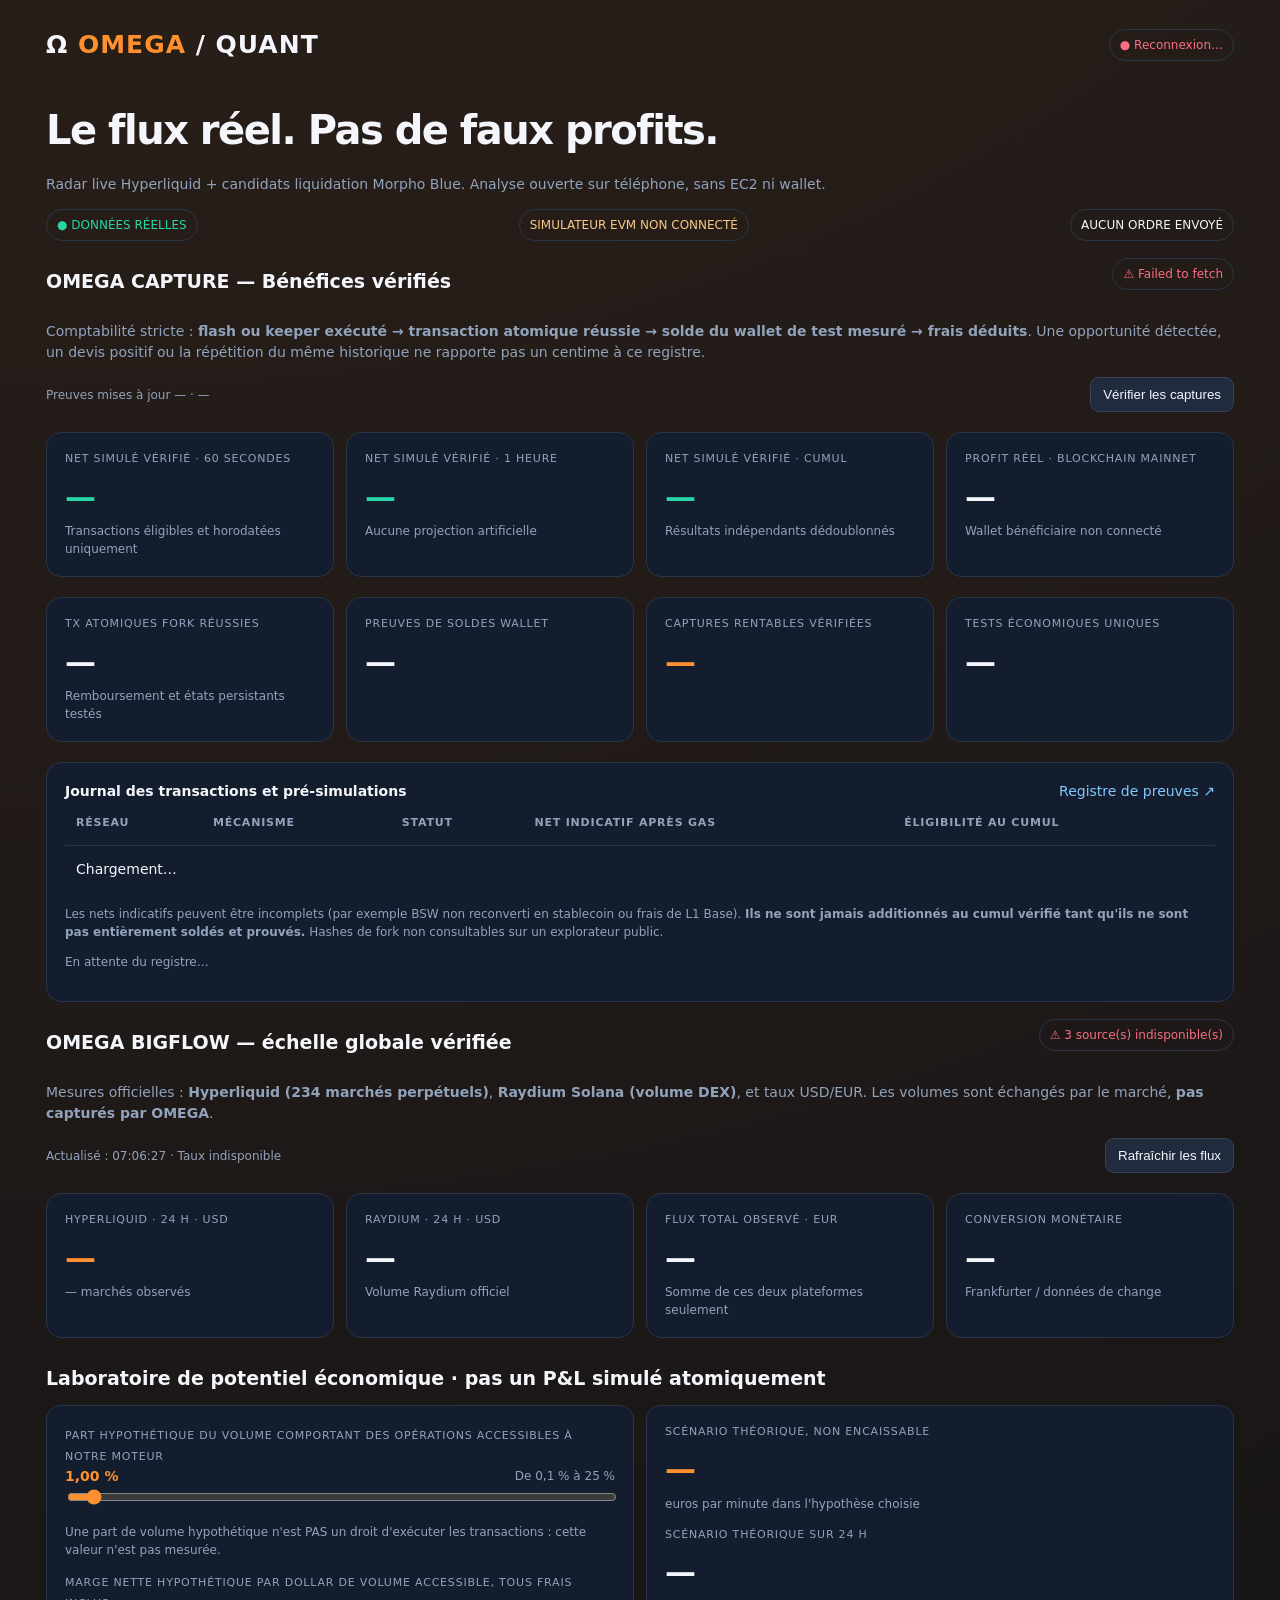
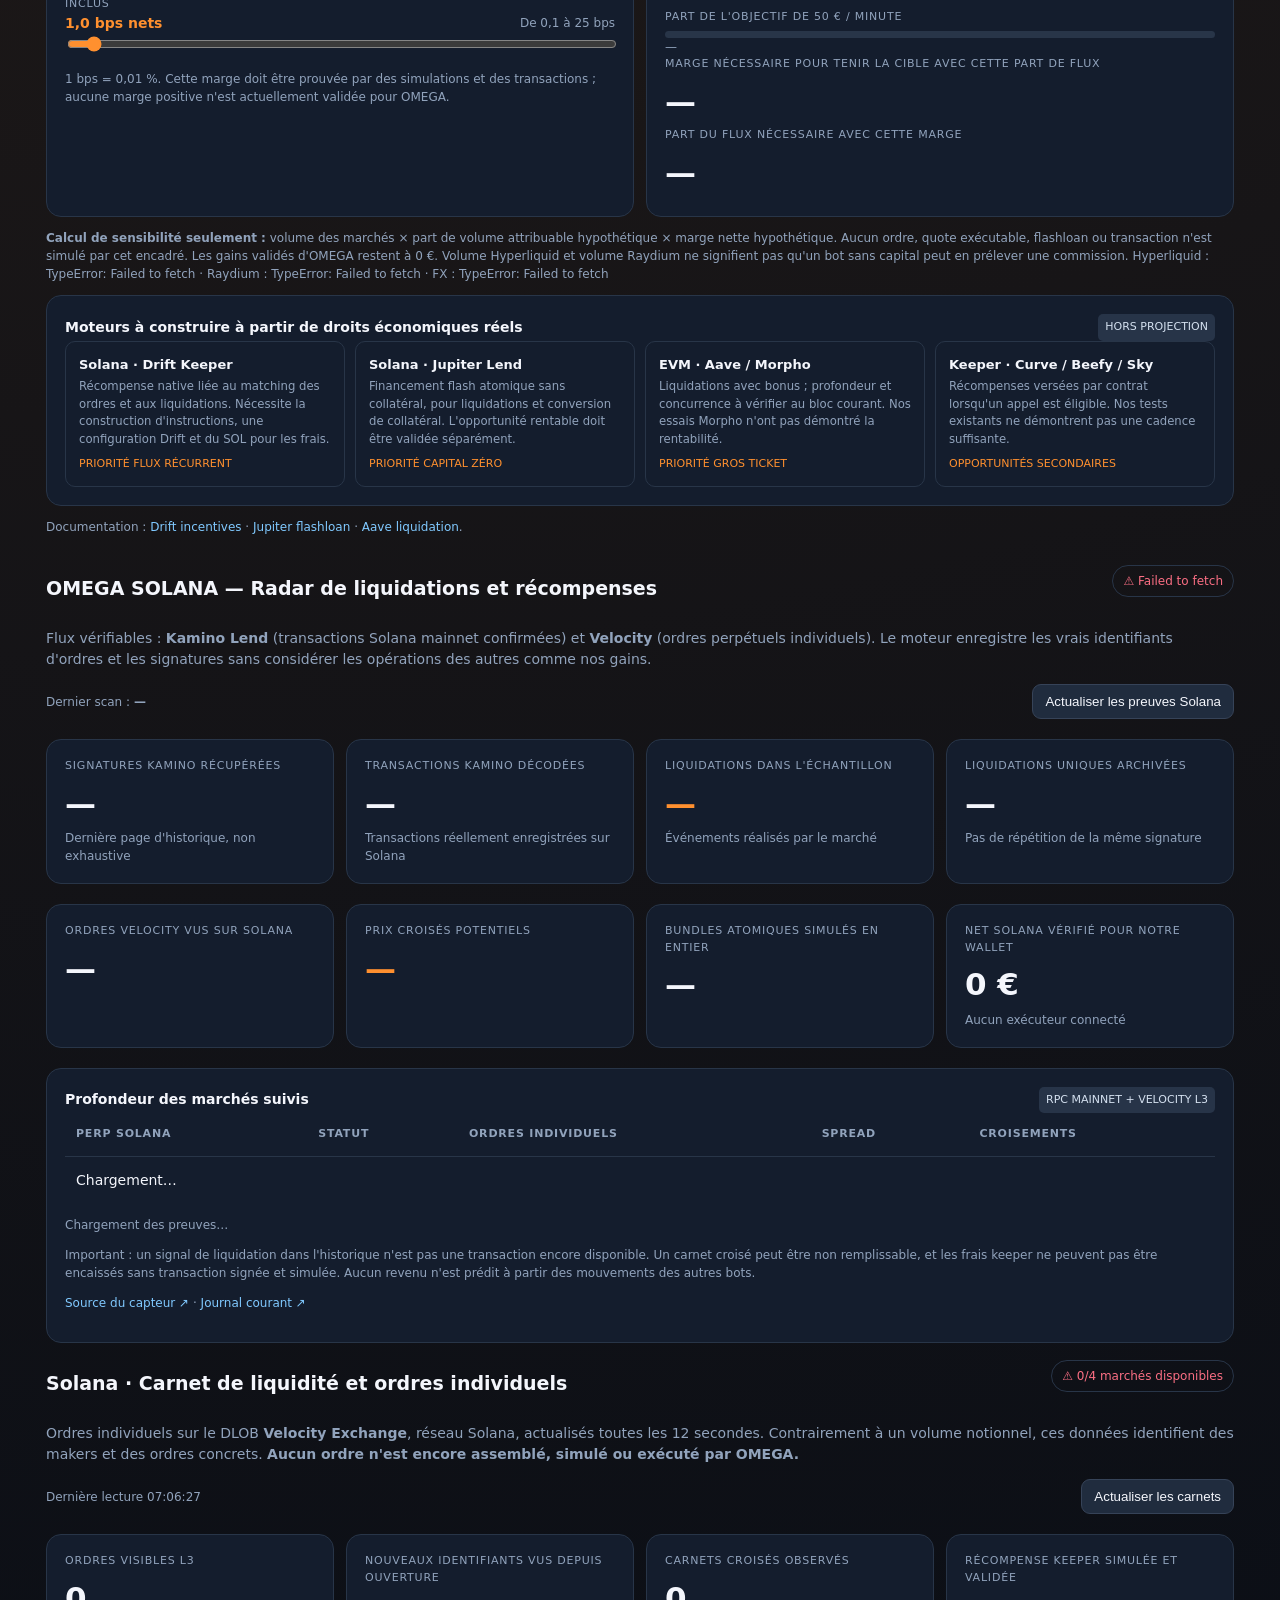
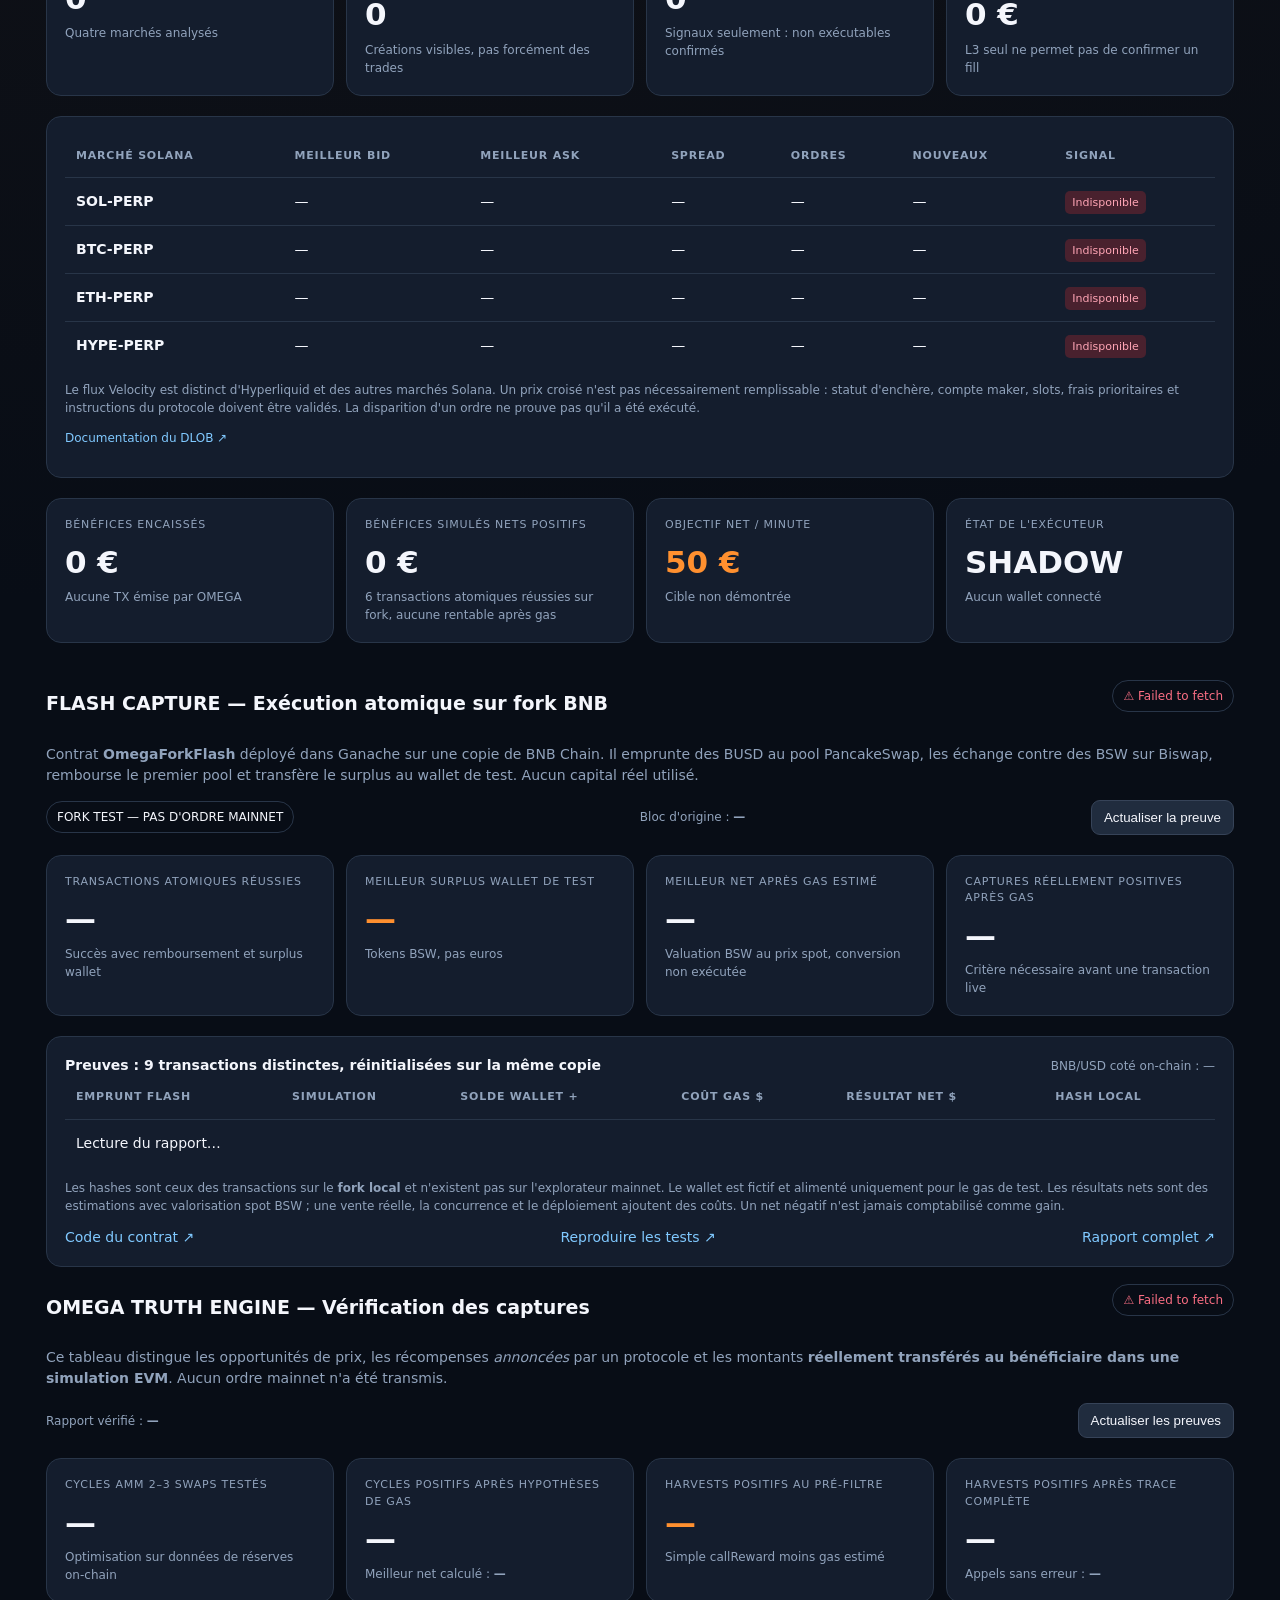
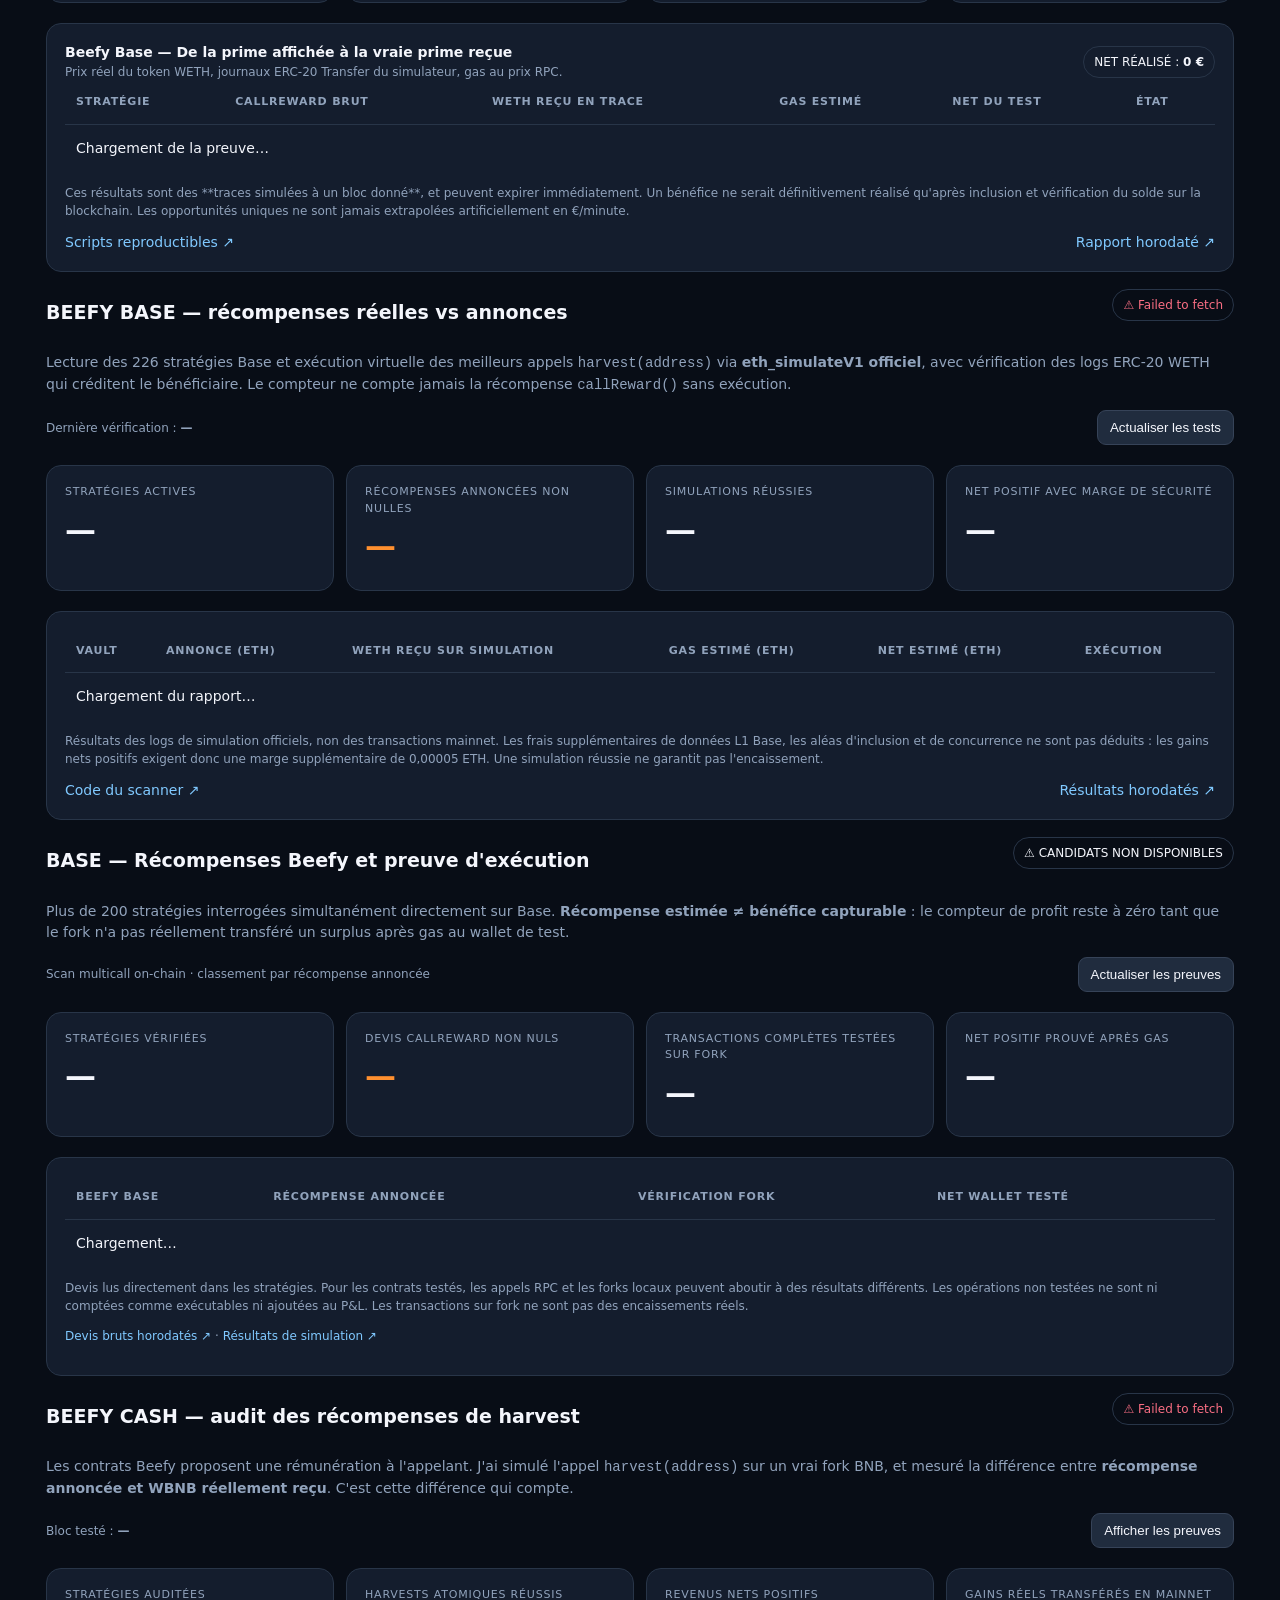
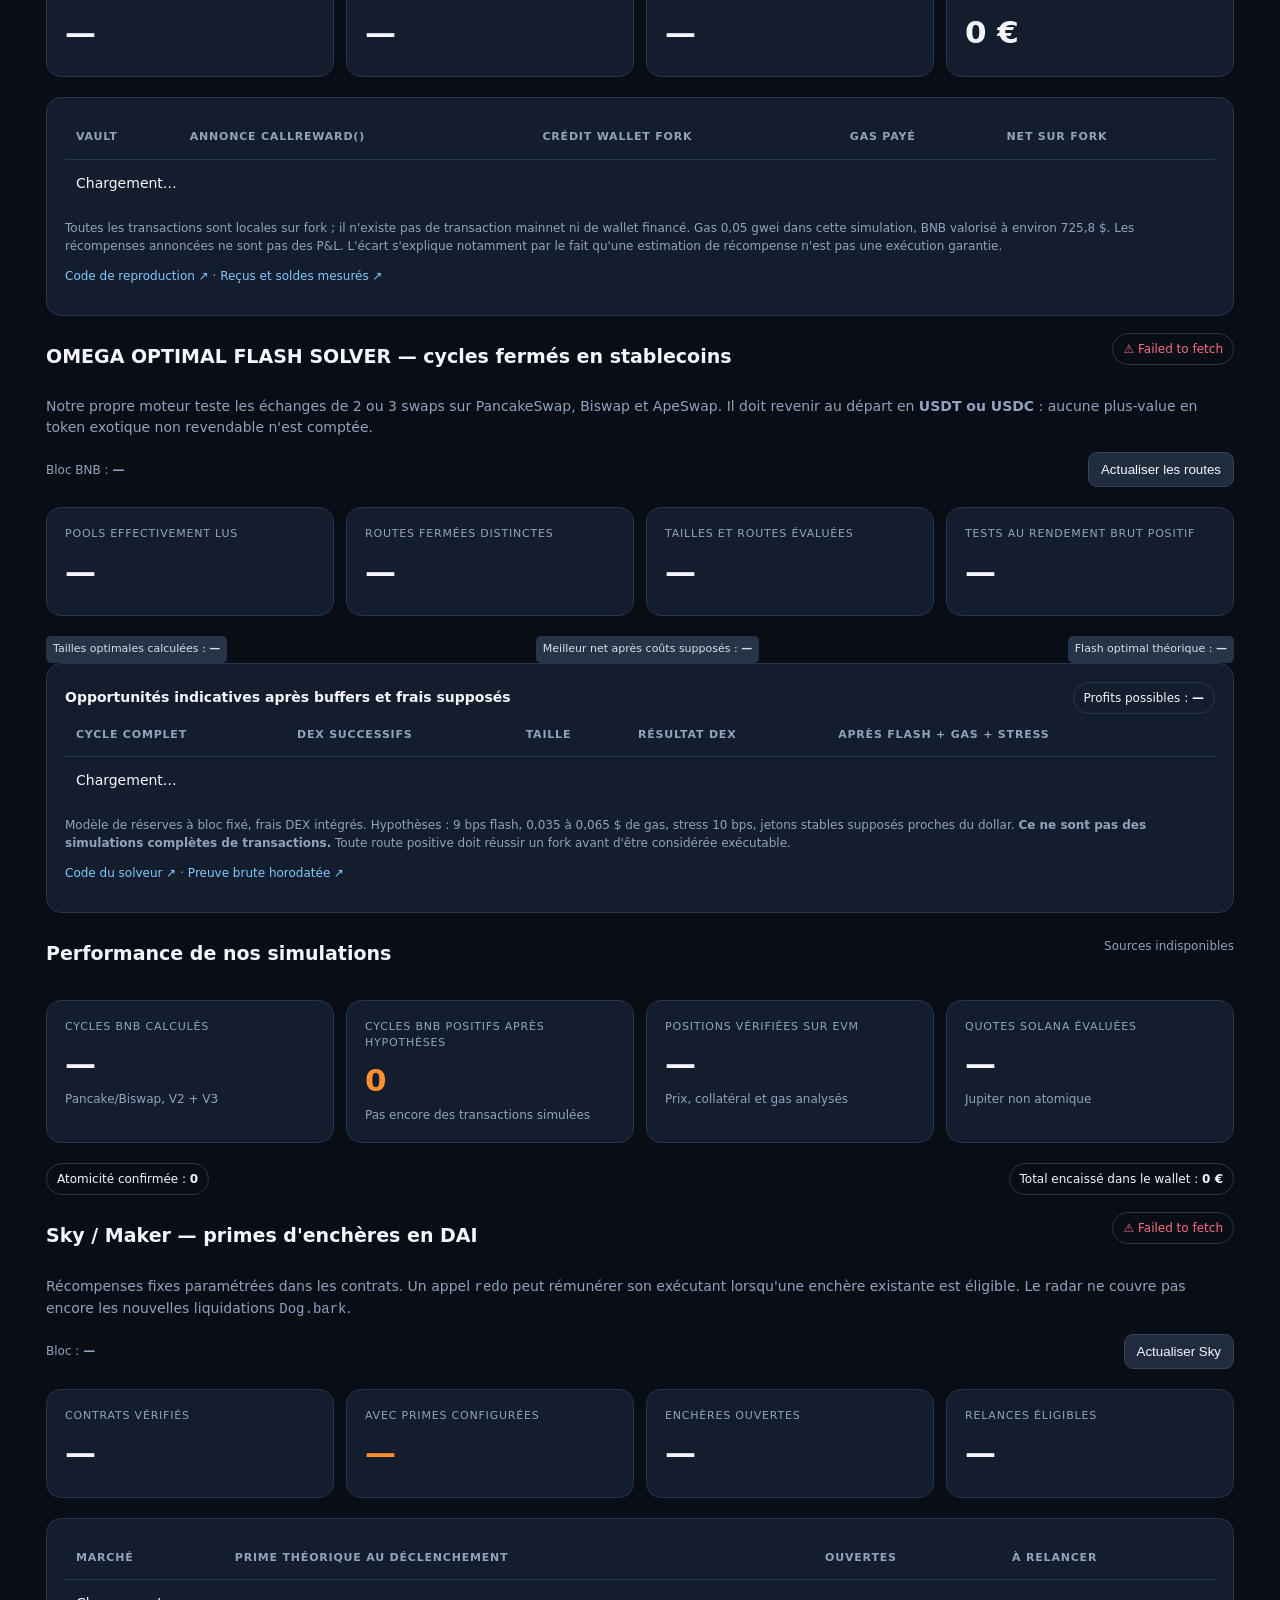
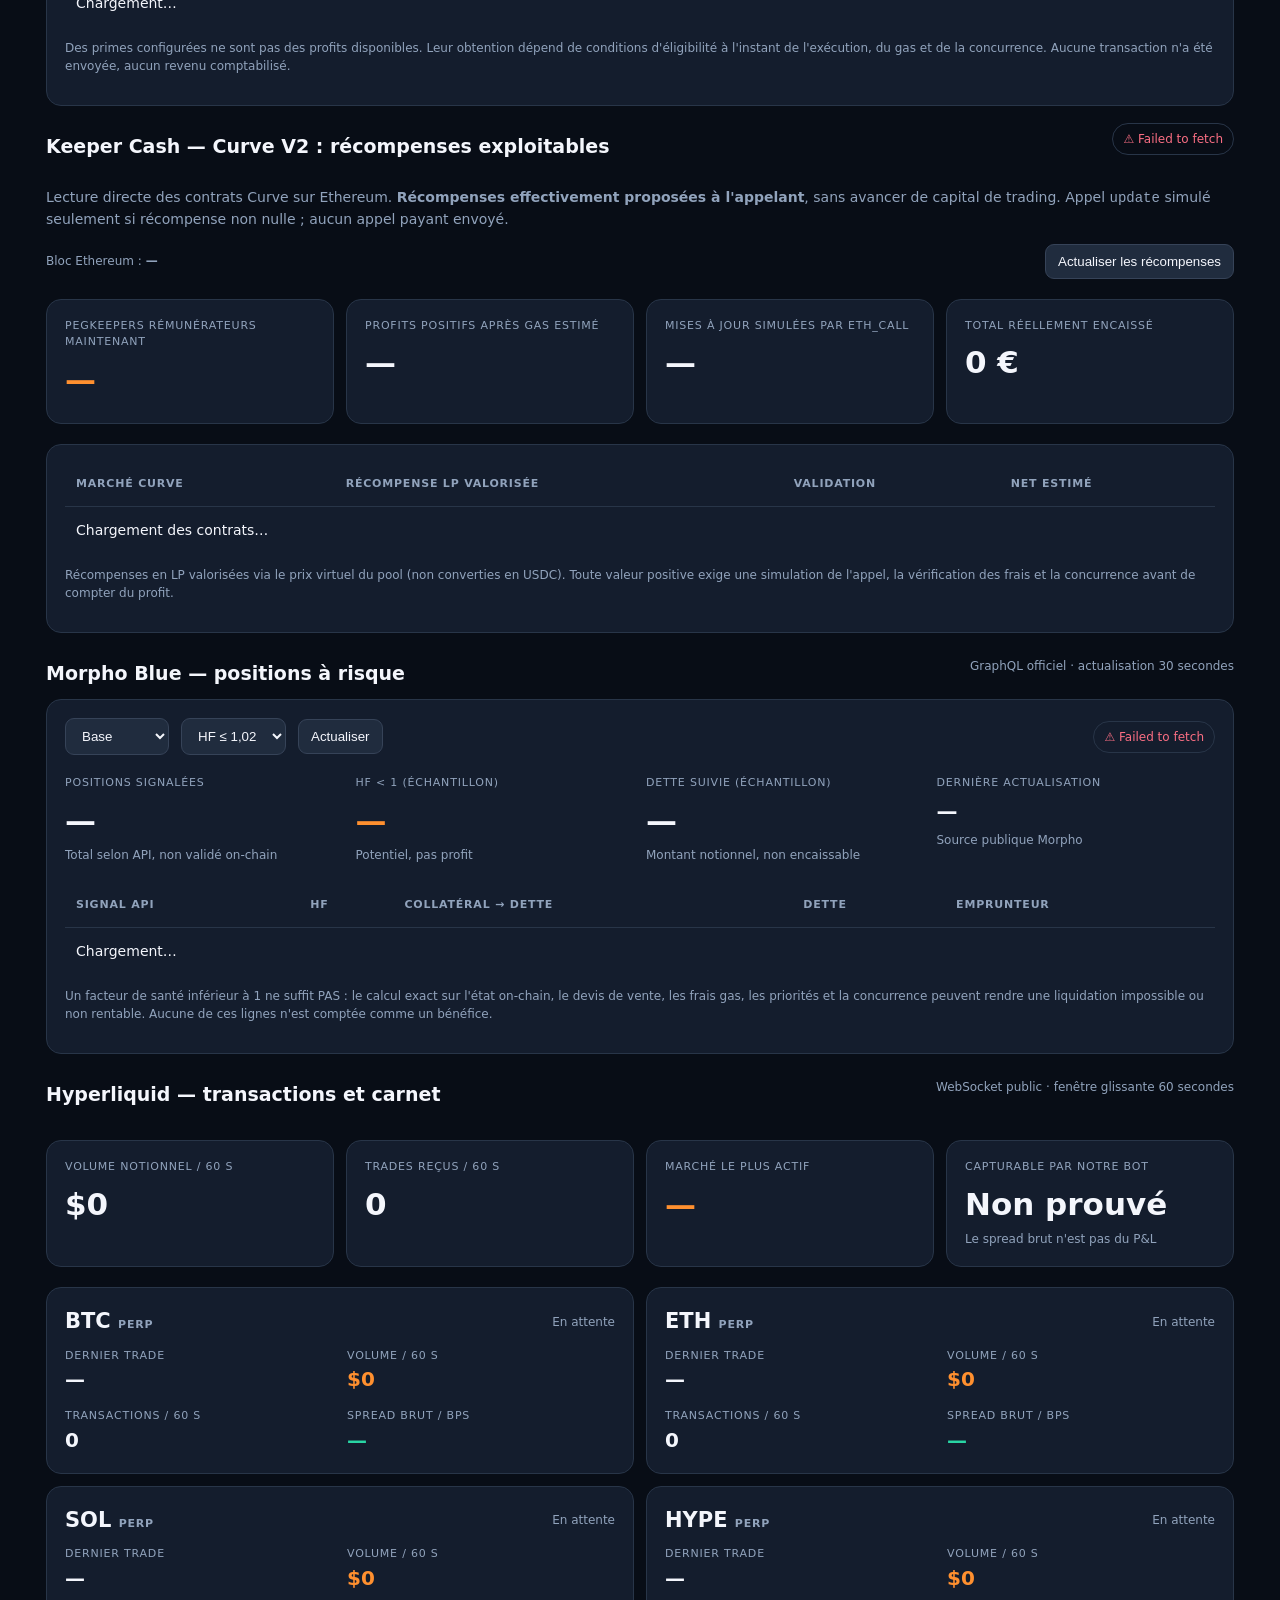
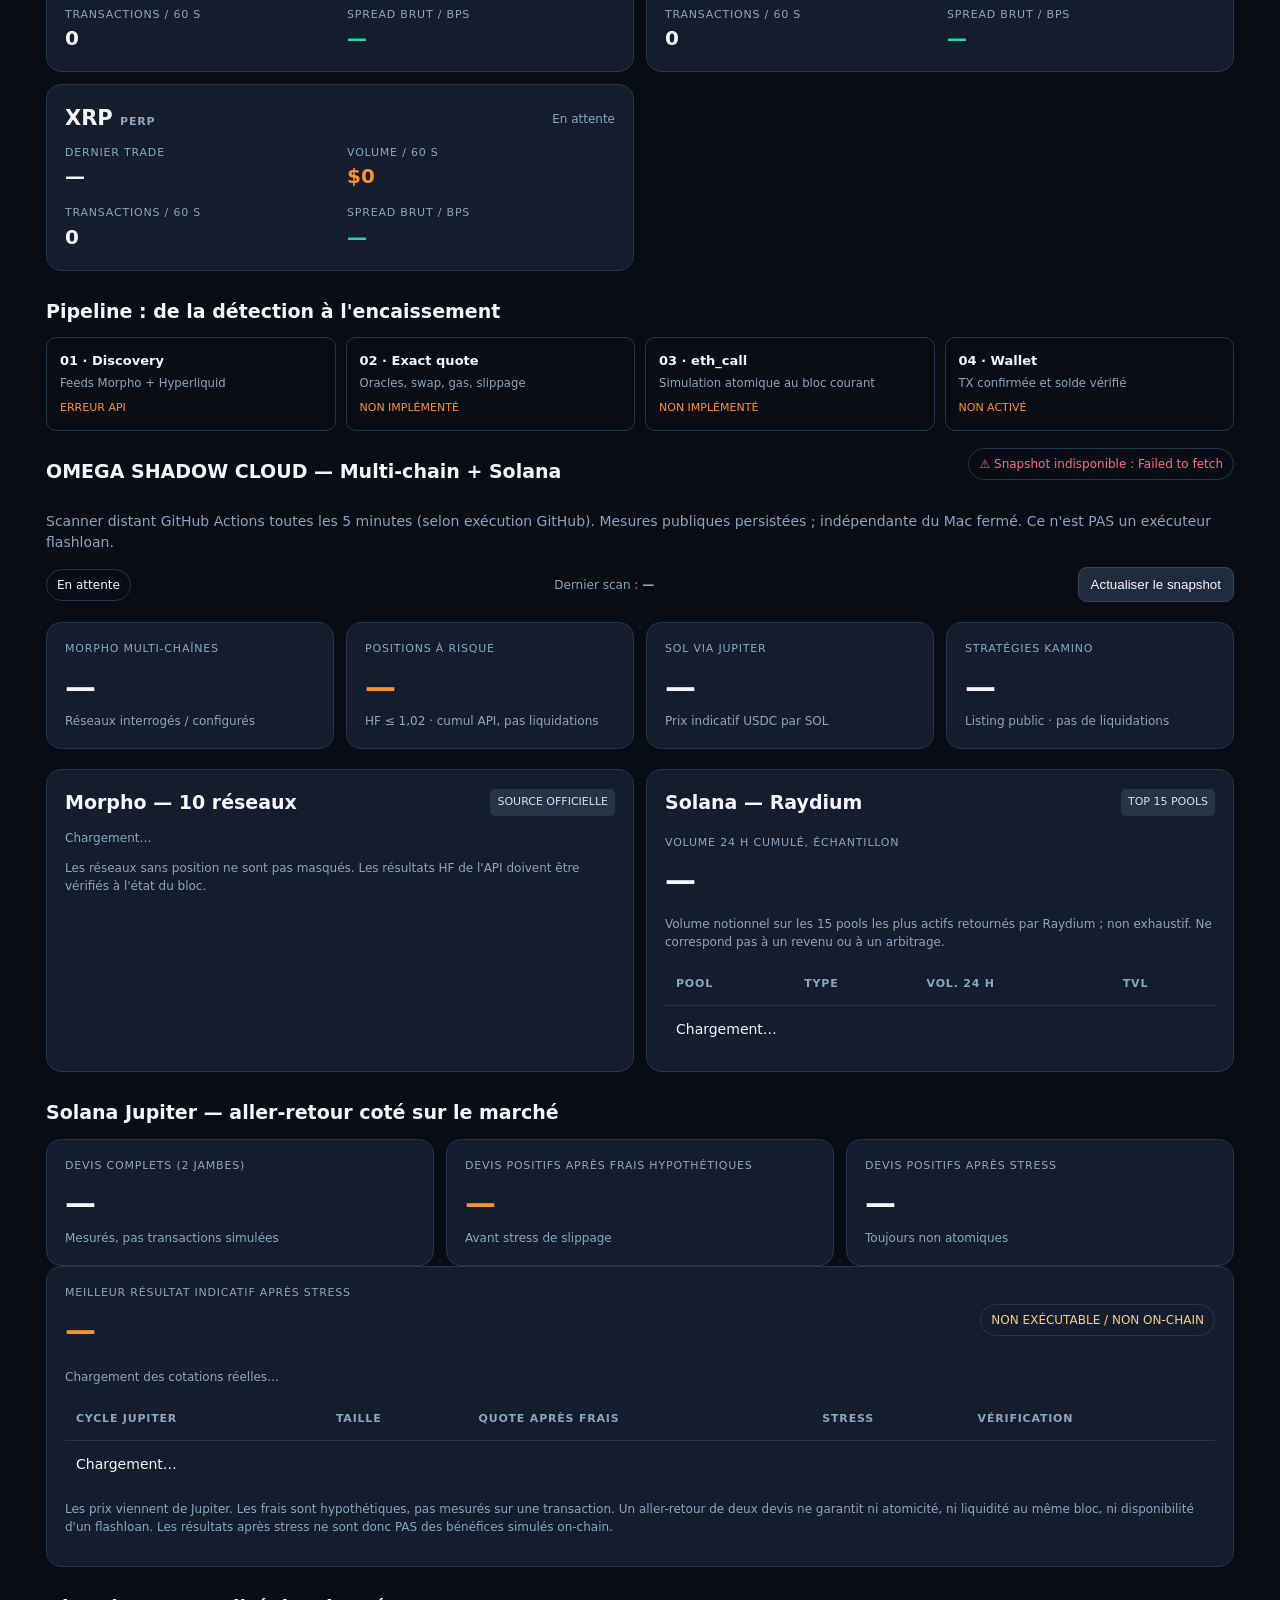
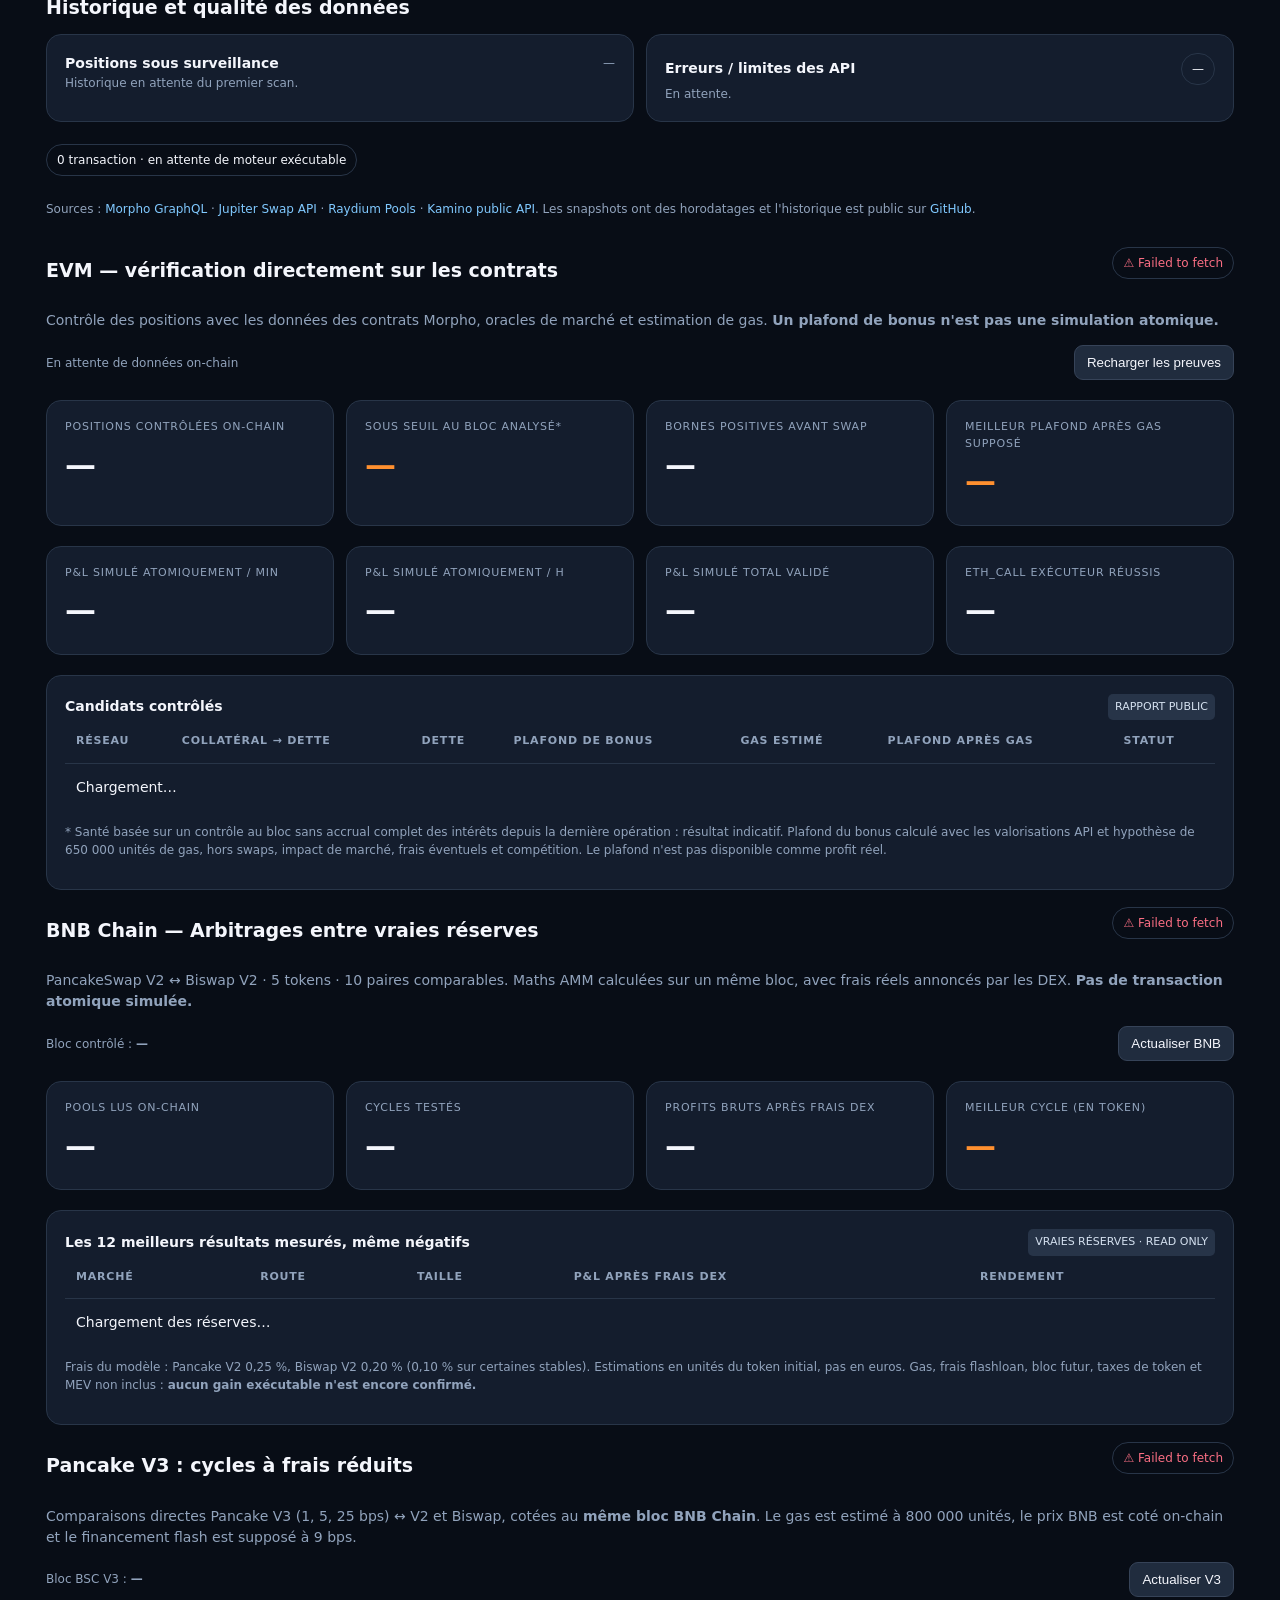
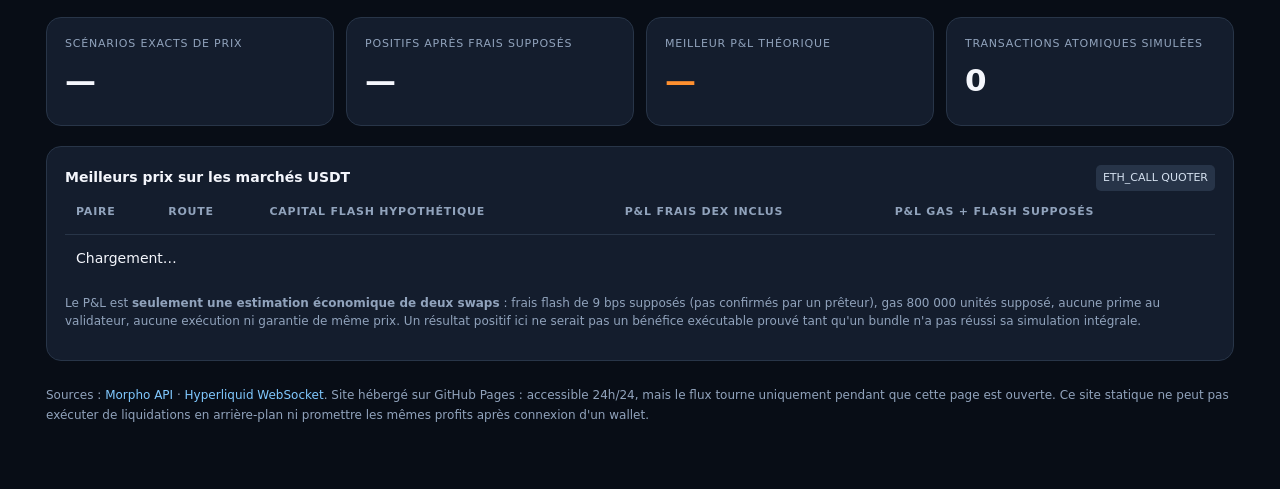
==== omega/index.html @ 4f35e02f "Show analytically optimized flash sizing and honest best negative net in BNB solver" ====
<!doctype html>
<html lang="fr"><head><meta charset="utf-8"><meta name="viewport" content="width=device-width,initial-scale=1">
<meta name="theme-color" content="#090d14"><meta name="description" content="OMEGA QUANT LIVE — Marchés en direct et radar liquidations Morpho; aucun profit simulé artificiellement.">
<title>OMEGA QUANT LIVE</title>
<style>
:root{color-scheme:dark;--bg:#080d16;--card:#141d2d;--line:#283548;--ink:#f4f6fc;--sub:#91a3bc;--orange:#ff902f;--green:#29d5a4;--red:#fa6e83}*{box-sizing:border-box}
body{margin:0;background:radial-gradient(circle at 10% -10%,#332419 0%,transparent 35%),var(--bg);color:var(--ink);font:14px/1.5 system-ui,-apple-system,sans-serif}main{max-width:1220px;margin:auto;padding:26px 16px 70px}
header,.head,.toolbar{display:flex;align-items:center;justify-content:space-between;gap:12px;flex-wrap:wrap}.logo{font-size:25px;font-weight:900;letter-spacing:1px}.logo b{color:var(--orange)}h1{font-size:clamp(27px,5vw,40px);letter-spacing:-1.5px;margin:36px 0 4px}h2{margin:26px 0 12px;font-size:19px}.sub,.caption{color:var(--sub)}.caption{font-size:12px}
.pill{border:1px solid var(--line);border-radius:40px;padding:6px 10px;font-size:12px}.ok{color:var(--green)}.warn{color:#f8c988}.red{color:var(--red)}.orange{color:var(--orange)}
.grid{display:grid;grid-template-columns:repeat(4,minmax(0,1fr));gap:12px;margin:20px 0}.card{background:var(--card);border:1px solid var(--line);border-radius:15px;padding:18px;min-width:0}.label{color:var(--sub);text-transform:uppercase;letter-spacing:.8px;font-size:11px}.big{font-size:clamp(20px,3vw,31px);font-weight:750;font-variant-numeric:tabular-nums;margin:5px 0 3px}.box{background:var(--card);border:1px solid var(--line);border-radius:15px;padding:18px;min-width:0}.twocol{display:grid;grid-template-columns:repeat(2,minmax(0,1fr));gap:12px}.quad{display:grid;grid-template-columns:repeat(4,minmax(0,1fr));gap:10px}
table{width:100%;border-collapse:collapse;text-align:left;white-space:nowrap}th{font-weight:600;text-transform:uppercase;letter-spacing:.8px;font-size:11px;color:var(--sub)}td,th{padding:13px 11px;border-bottom:1px solid var(--line)}tr:last-child td{border:0}.scroll{overflow-x:auto}.tag{font-size:11px;border-radius:5px;background:#273448;padding:5px 7px;color:#d4e0ef}.tag.bad{background:#49212e;color:#ffa5b5}
a{color:#80c9ff;text-decoration:none}button,select{background:#202c3e;color:var(--ink);border:1px solid #364358;border-radius:9px;padding:9px 12px;cursor:pointer}button:hover,select:hover{border-color:var(--orange)}
.marketgrid{display:grid;grid-template-columns:repeat(2,minmax(0,1fr));gap:12px}.coin{font-size:21px;font-weight:800}.mvals{display:grid;grid-template-columns:repeat(2,minmax(0,1fr));gap:14px;margin-top:10px}.val{font-size:20px;font-weight:750}
footer{font-size:12px;color:var(--sub);margin-top:24px;line-height:1.7}.stage{padding:13px;border:1px solid var(--line);border-radius:10px}.stage strong{display:block;font-size:13px}.stage small{display:block;color:var(--sub);margin-top:4px}.stage em{display:block;font-style:normal;color:var(--orange);font-size:11px;margin-top:8px}
@media(max-width:820px){.grid{grid-template-columns:repeat(2,minmax(0,1fr))}.quad{grid-template-columns:repeat(2,minmax(0,1fr))}.marketgrid{grid-template-columns:1fr}}@media(max-width:440px){main{padding:20px 11px}.card,.box{padding:13px}.grid{gap:8px}.big{font-size:23px}td,th{padding:11px 9px}}

.feedline{display:flex;justify-content:space-between;align-items:center;padding:10px 2px;gap:12px;border-bottom:1px solid var(--line)}.feedline:last-child{border:0}.feedstat{text-align:right;font-weight:800;font-size:17px}.feedstat small{display:block;color:var(--sub);font-size:11px;font-weight:400}.subgrid{display:grid;grid-template-columns:repeat(2,minmax(0,1fr));gap:12px}.smallgrid{display:grid;grid-template-columns:repeat(3,minmax(0,1fr));gap:12px}@media(max-width:660px){.smallgrid,.subgrid{grid-template-columns:1fr}}
</style></head>
<body><main>
<header><div class="logo">Ω <b>OMEGA</b> / QUANT</div><span class="pill" id="hlstatus">● Flux Hyperliquid en connexion</span></header>
<h1>Le flux réel. Pas de faux profits.</h1>
<p class="sub">Radar live Hyperliquid + candidats liquidation Morpho Blue. Analyse ouverte sur téléphone, sans EC2 ni wallet.</p>
<div class="toolbar"><span class="pill ok">● DONNÉES RÉELLES</span><span class="pill warn">SIMULATEUR EVM NON CONNECTÉ</span><span class="pill">AUCUN ORDRE ENVOYÉ</span></div>
<section id="captureTruth" style="scroll-margin-top:18px">
<div class="head"><h2>OMEGA CAPTURE — Bénéfices vérifiés</h2><span class="pill" id="captureStatus">Lecture des reçus…</span></div>
<p class="sub">Comptabilité stricte : <strong>flash ou keeper exécuté → transaction atomique réussie → solde du wallet de test mesuré → frais déduits</strong>. Une opportunité détectée, un devis positif ou la répétition du même historique ne rapporte pas un centime à ce registre.</p>
<div class="toolbar"><span class="caption">Preuves mises à jour <span id="captureTimestamp">—</span> · <span id="captureKnownRate">—</span></span><button id="captureRefresh">Vérifier les captures</button></div>
<div class="grid">
<div class="card"><div class="label">Net simulé vérifié · 60 secondes</div><div class="big ok" id="captureMinute">—</div><div class="caption">Transactions éligibles et horodatées uniquement</div></div>
<div class="card"><div class="label">Net simulé vérifié · 1 heure</div><div class="big ok" id="captureHour">—</div><div class="caption">Aucune projection artificielle</div></div>
<div class="card"><div class="label">Net simulé vérifié · cumul</div><div class="big ok" id="captureTotal">—</div><div class="caption">Résultats indépendants dédoublonnés</div></div>
<div class="card"><div class="label">Profit réel · blockchain mainnet</div><div class="big" id="captureRealized">—</div><div class="caption">Wallet bénéficiaire non connecté</div></div>
</div>
<div class="grid">
<div class="card"><div class="label">TX atomiques fork réussies</div><div class="big" id="captureReceipts">—</div><div class="caption">Remboursement et états persistants testés</div></div>
<div class="card"><div class="label">Preuves de soldes wallet</div><div class="big" id="captureDeltas">—</div></div>
<div class="card"><div class="label">Captures rentables vérifiées</div><div class="big orange" id="capturePositive">—</div></div>
<div class="card"><div class="label">Tests économiques uniques</div><div class="big" id="captureDedup">—</div></div>
</div>
<div class="box"><div class="head"><strong>Journal des transactions et pré-simulations</strong><a href="https://github.com/seyit571/towy-demo/blob/omega-data/omega/data/capture-ledger.json" target="_blank" rel="noopener noreferrer">Registre de preuves ↗</a></div>
<div class="scroll"><table><thead><tr><th>Réseau</th><th>Mécanisme</th><th>Statut</th><th>Net indicatif après gas</th><th>Éligibilité au cumul</th></tr></thead><tbody id="captureRows"><tr><td colspan="5">Chargement…</td></tr></tbody></table></div>
<p class="caption">Les nets indicatifs peuvent être incomplets (par exemple BSW non reconverti en stablecoin ou frais de L1 Base). <strong>Ils ne sont jamais additionnés au cumul vérifié tant qu'ils ne sont pas entièrement soldés et prouvés.</strong> Hashes de fork non consultables sur un explorateur public.</p>
<p class="caption" id="captureWarning">En attente du registre…</p></div>
</section>
<section id="megaFlowLab">
<div class="head"><h2>OMEGA BIGFLOW — échelle globale vérifiée</h2><span class="pill" id="bigflowStatus">Connexion API…</span></div>
<p class="sub">Mesures officielles : <strong>Hyperliquid (234 marchés perpétuels)</strong>, <strong>Raydium Solana (volume DEX)</strong>, et taux USD/EUR. Les volumes sont échangés par le marché, <strong>pas capturés par OMEGA</strong>.</p>
<div class="toolbar"><span class="caption">Actualisé : <span id="bigflowUpdated">—</span> · <span id="bigflowFxDate">—</span></span><button id="bigflowRefresh">Rafraîchir les flux</button></div>
<div class="grid">
<div class="card"><div class="label">Hyperliquid · 24 h · USD</div><div class="big orange" id="bigflowHyper">—</div><div class="caption"><span id="bigflowMarkets">—</span> marchés observés</div></div>
<div class="card"><div class="label">Raydium · 24 h · USD</div><div class="big" id="bigflowRay">—</div><div class="caption">Volume Raydium officiel</div></div>
<div class="card"><div class="label">Flux total observé · EUR</div><div class="big" id="bigflowCombined">—</div><div class="caption">Somme de ces deux plateformes seulement</div></div>
<div class="card"><div class="label">Conversion monétaire</div><div class="big" id="bigflowRate">—</div><div class="caption">Frankfurter / données de change</div></div>
</div>
<h2>Laboratoire de potentiel économique · pas un P&amp;L simulé atomiquement</h2>
<div class="subgrid">
<div class="box">
<label class="label" for="bigflowShareSlider">Part hypothétique du volume comportant des opérations accessibles à notre moteur</label>
<div class="head"><strong id="bigflowShare" class="orange">1,00 %</strong><span class="caption">De 0,1 % à 25 %</span></div>
<input aria-label="Part hypothétique accessible" id="bigflowShareSlider" type="range" min="0.1" max="25" step="0.1" value="1" style="width:100%;accent-color:var(--orange)">
<p class="caption">Une part de volume hypothétique n'est PAS un droit d'exécuter les transactions : cette valeur n'est pas mesurée.</p>
<label class="label" for="bigflowEdgeSlider">Marge nette hypothétique par dollar de volume accessible, tous frais inclus</label>
<div class="head"><strong id="bigflowEdge" class="orange">1,0 bps nets</strong><span class="caption">De 0,1 à 25 bps</span></div>
<input aria-label="Marge nette théorique en points de base" id="bigflowEdgeSlider" type="range" min="0.1" max="25" step="0.1" value="1" style="width:100%;accent-color:var(--orange)">
<p class="caption">1 bps = 0,01 %. Cette marge doit être prouvée par des simulations et des transactions ; aucune marge positive n'est actuellement validée pour OMEGA.</p>
</div>
<div class="box">
<div class="label">Scénario théorique, non encaissable</div>
<div class="big orange" id="bigflowScenarioMinute">—</div><div class="caption">euros par minute dans l'hypothèse choisie</div>
<div class="label" style="margin-top:14px">Scénario théorique sur 24 h</div><div class="big" id="bigflowScenarioDay">—</div>
<div class="label" style="margin-top:14px">Part de l'objectif de 50 € / minute</div><div style="height:7px;background:#283548;border-radius:6px;margin-top:6px;overflow:hidden"><div id="bigflowProgressLine" style="height:100%;width:0%;background:var(--orange)"></div></div>
<div class="caption" id="bigflowTargetProgress">—</div>
<div class="divider"></div>
<div class="label">Marge nécessaire pour tenir la cible avec cette part de flux</div><div class="big" id="bigflowRequiredEdge">—</div>
<div class="label">Part du flux nécessaire avec cette marge</div><div class="big" id="bigflowRequiredShare">—</div>
</div>
</div>
<p class="caption"><strong>Calcul de sensibilité seulement :</strong> volume des marchés × part de volume attribuable hypothétique × marge nette hypothétique. Aucun ordre, quote exécutable, flashloan ou transaction n'est simulé par cet encadré. Les gains validés d'OMEGA restent à 0 €. Volume Hyperliquid et volume Raydium ne signifient pas qu'un bot sans capital peut en prélever une commission. <span id="bigflowMissing"></span></p>
<div class="box">
<div class="head"><strong>Moteurs à construire à partir de droits économiques réels</strong><span class="tag">HORS PROJECTION</span></div>
<div class="quad">
<div class="stage"><strong>Solana · Drift Keeper</strong><small>Récompense native liée au matching des ordres et aux liquidations. Nécessite la construction d'instructions, une configuration Drift et du SOL pour les frais.</small><em>PRIORITÉ FLUX RÉCURRENT</em></div>
<div class="stage"><strong>Solana · Jupiter Lend</strong><small>Financement flash atomique sans collatéral, pour liquidations et conversion de collatéral. L'opportunité rentable doit être validée séparément.</small><em>PRIORITÉ CAPITAL ZÉRO</em></div>
<div class="stage"><strong>EVM · Aave / Morpho</strong><small>Liquidations avec bonus ; profondeur et concurrence à vérifier au bloc courant. Nos essais Morpho n'ont pas démontré la rentabilité.</small><em>PRIORITÉ GROS TICKET</em></div>
<div class="stage"><strong>Keeper · Curve / Beefy / Sky</strong><small>Récompenses versées par contrat lorsqu'un appel est éligible. Nos tests existants ne démontrent pas une cadence suffisante.</small><em>OPPORTUNITÉS SECONDAIRES</em></div>
</div>
</div>
<p class="caption">Documentation : <a href="https://docs.drift.trade/protocol/about-v3/keepers/keeper-incentives" target="_blank" rel="noopener noreferrer">Drift incentives</a> · <a href="https://developers.jup.ag/docs/lend/flashloan/index" target="_blank" rel="noopener noreferrer">Jupiter flashloan</a> · <a href="https://aave.com/docs/aave-v3/markets/advanced" target="_blank" rel="noopener noreferrer">Aave liquidation</a>.</p>
</section>
<section id="solanaKeeperTruth" style="scroll-margin-top:16px">
<div class="head"><h2>OMEGA SOLANA — Radar de liquidations et récompenses</h2><span class="pill" id="skeeperStatus">En attente…</span></div>
<p class="sub">Flux vérifiables : <strong>Kamino Lend</strong> (transactions Solana mainnet confirmées) et <strong>Velocity</strong> (ordres perpétuels individuels). Le moteur enregistre les vrais identifiants d'ordres et les signatures sans considérer les opérations des autres comme nos gains.</p>
<div class="toolbar"><span class="caption">Dernier scan : <strong id="skeeperTime">—</strong></span><button id="skeeperRefresh">Actualiser les preuves Solana</button></div>
<div class="grid">
<div class="card"><div class="label">Signatures Kamino récupérées</div><div class="big" id="skeeperSignatures">—</div><div class="caption">Dernière page d'historique, non exhaustive</div></div>
<div class="card"><div class="label">Transactions Kamino décodées</div><div class="big" id="skeeperDecoded">—</div><div class="caption">Transactions réellement enregistrées sur Solana</div></div>
<div class="card"><div class="label">Liquidations dans l'échantillon</div><div class="big orange" id="skeeperLiquidations">—</div><div class="caption">Événements réalisés par le marché</div></div>
<div class="card"><div class="label">Liquidations uniques archivées</div><div class="big" id="skeeperUnique">—</div><div class="caption">Pas de répétition de la même signature</div></div>
</div>
<div class="grid">
<div class="card"><div class="label">Ordres Velocity vus sur Solana</div><div class="big" id="skeeperOrders">—</div></div>
<div class="card"><div class="label">Prix croisés potentiels</div><div class="big orange" id="skeeperCrosses">—</div></div>
<div class="card"><div class="label">Bundles atomiques simulés en entier</div><div class="big" id="skeeperAtomic">—</div></div>
<div class="card"><div class="label">Net Solana vérifié pour notre wallet</div><div class="big">0 €</div><div class="caption">Aucun exécuteur connecté</div></div>
</div>
<div class="box">
<div class="head"><strong>Profondeur des marchés suivis</strong><span class="tag">RPC MAINNET + VELOCITY L3</span></div>
<div class="scroll"><table><thead><tr><th>Perp Solana</th><th>Statut</th><th>Ordres individuels</th><th>Spread</th><th>Croisements</th></tr></thead><tbody id="skeeperRows"><tr><td colspan="5">Chargement…</td></tr></tbody></table></div>
<div id="skeeperHistory"></div>
<p class="caption" id="skeeperErrors">Chargement des preuves…</p>
<p class="caption">Important : un signal de liquidation dans l'historique n'est pas une transaction encore disponible. Un carnet croisé peut être non remplissable, et les frais keeper ne peuvent pas être encaissés sans transaction signée et simulée. Aucun revenu n'est prédit à partir des mouvements des autres bots.</p>
<p class="caption"><a href="https://github.com/seyit571/towy-demo/blob/main/omega/solana-keepers.py" target="_blank" rel="noopener noreferrer">Source du capteur ↗</a> · <a href="https://github.com/seyit571/towy-demo/blob/omega-data/omega/data/solana-keepers.json" target="_blank" rel="noopener noreferrer">Journal courant ↗</a></p>
</div></section>
<section id="velocityLab">
<div class="head"><h2>Solana · Carnet de liquidité et ordres individuels</h2><span class="pill" id="velocityStatus">Connexion L3…</span></div>
<p class="sub">Ordres individuels sur le DLOB <strong>Velocity Exchange</strong>, réseau Solana, actualisés toutes les 12 secondes. Contrairement à un volume notionnel, ces données identifient des makers et des ordres concrets. <strong>Aucun ordre n'est encore assemblé, simulé ou exécuté par OMEGA.</strong></p>
<div class="toolbar"><span class="caption">Dernière lecture <span id="velocityTs">—</span></span><button id="velocityRefresh">Actualiser les carnets</button></div>
<div class="grid">
<div class="card"><div class="label">Ordres visibles L3</div><div class="big" id="velocityOrders">—</div><div class="caption">Quatre marchés analysés</div></div>
<div class="card"><div class="label">Nouveaux identifiants vus depuis ouverture</div><div class="big" id="velocityChanges">—</div><div class="caption">Créations visibles, pas forcément des trades</div></div>
<div class="card"><div class="label">Carnets croisés observés</div><div class="big" id="velocityCrosses">—</div><div class="caption">Signaux seulement : non exécutables confirmés</div></div>
<div class="card"><div class="label">Récompense keeper simulée et validée</div><div class="big">0 €</div><div class="caption">L3 seul ne permet pas de confirmer un fill</div></div>
</div>
<div class="box"><div class="scroll"><table><thead><tr><th>Marché Solana</th><th>Meilleur bid</th><th>Meilleur ask</th><th>Spread</th><th>Ordres</th><th>Nouveaux</th><th>Signal</th></tr></thead><tbody id="velocityRows"><tr><td colspan="7">Connexion…</td></tr></tbody></table></div>
<p class="caption">Le flux Velocity est distinct d'Hyperliquid et des autres marchés Solana. Un prix croisé n'est pas nécessairement remplissable : statut d'enchère, compte maker, slots, frais prioritaires et instructions du protocole doivent être validés. La disparition d'un ordre ne prouve pas qu'il a été exécuté.</p>
<p class="caption"><a href="https://docs.velocity.exchange/developers/ecosystem-builders/orderbook-and-ws" target="_blank" rel="noopener noreferrer">Documentation du DLOB ↗</a></p>
</div></section>
<div class="grid">
<div class="card"><div class="label">Bénéfices encaissés</div><div class="big">0 €</div><div class="caption">Aucune TX émise par OMEGA</div></div>
<div class="card"><div class="label">Bénéfices simulés nets positifs</div><div class="big">0 €</div><div class="caption">6 transactions atomiques réussies sur fork, aucune rentable après gas</div></div>
<div class="card"><div class="label">Objectif net / minute</div><div class="big orange">50 €</div><div class="caption">Cible non démontrée</div></div>
<div class="card"><div class="label">État de l'exécuteur</div><div class="big">SHADOW</div><div class="caption">Aucun wallet connecté</div></div>
</div>


<section id="forkLab" style="scroll-margin-top:20px">
 <div class="head"><h2>FLASH CAPTURE — Exécution atomique sur fork BNB</h2><span id="forkStatus" class="pill">Chargement du rapport…</span></div>
 <p class="sub">Contrat <strong>OmegaForkFlash</strong> déployé dans Ganache sur une copie de BNB Chain. Il emprunte des BUSD au pool PancakeSwap, les échange contre des BSW sur Biswap, rembourse le premier pool et transfère le surplus au wallet de test. Aucun capital réel utilisé.</p>
 <div class="toolbar"><span class="pill" id="forkTestWallet">FORK TEST — PAS D'ORDRE MAINNET</span><span class="caption">Bloc d'origine : <strong id="forkSourceBlock">—</strong></span><button id="forkRefresh">Actualiser la preuve</button></div>
 <div class="grid">
   <div class="card"><div class="label">Transactions atomiques réussies</div><div id="forkSuccessful" class="big">—</div><div class="caption">Succès avec remboursement et surplus wallet</div></div>
   <div class="card"><div class="label">Meilleur surplus wallet de test</div><div id="forkGross" class="big orange">—</div><div class="caption">Tokens BSW, pas euros</div></div>
   <div class="card"><div class="label">Meilleur net après gas estimé</div><div id="forkNet" class="big">—</div><div class="caption">Valuation BSW au prix spot, conversion non exécutée</div></div>
   <div class="card"><div class="label">Captures réellement positives après gas</div><div id="forkNetPositive" class="big">—</div><div class="caption">Critère nécessaire avant une transaction live</div></div>
 </div>
 <div class="box">
   <div class="head"><strong>Preuves : 9 transactions distinctes, réinitialisées sur la même copie</strong><span class="caption">BNB/USD coté on-chain : <span id="forkPriceBNB">—</span></span></div>
   <div class="scroll"><table><thead><tr><th>Emprunt flash</th><th>Simulation</th><th>Solde wallet +</th><th>Coût gas $</th><th>Résultat net $</th><th>Hash local</th></tr></thead><tbody id="forkRows"><tr><td colspan="6">Lecture du rapport…</td></tr></tbody></table></div>
   <p class="caption">Les hashes sont ceux des transactions sur le <strong>fork local</strong> et n'existent pas sur l'explorateur mainnet. Le wallet est fictif et alimenté uniquement pour le gas de test. Les résultats nets sont des estimations avec valorisation spot BSW ; une vente réelle, la concurrence et le déploiement ajoutent des coûts. Un net négatif n'est jamais comptabilisé comme gain.</p>
   <div class="toolbar">
    <a href="https://github.com/seyit571/towy-demo/blob/main/omega/lab/OmegaForkFlash.sol" target="_blank" rel="noopener noreferrer">Code du contrat ↗</a>
    <a href="https://github.com/seyit571/towy-demo/blob/main/omega/lab/flash-sim.cjs" target="_blank" rel="noopener noreferrer">Reproduire les tests ↗</a>
    <a href="https://github.com/seyit571/towy-demo/blob/omega-data/omega/data/atomic-fork.json" target="_blank" rel="noopener noreferrer">Rapport complet ↗</a>
   </div>
 </div>
</section>

<section id="truthLab" style="scroll-margin-top:18px">
<div class="head"><h2>OMEGA TRUTH ENGINE — Vérification des captures</h2><span class="pill" id="truthStatus">Connexion au rapport…</span></div>
<p class="sub">Ce tableau distingue les opportunités de prix, les récompenses <em>annoncées</em> par un protocole et les montants <strong>réellement transférés au bénéficiaire dans une simulation EVM</strong>. Aucun ordre mainnet n'a été transmis.</p>
<div class="toolbar"><span class="caption">Rapport vérifié : <strong id="truthTimestamp">—</strong></span><button id="truthReload">Actualiser les preuves</button></div>
<div class="grid">
<div class="card"><div class="label">Cycles AMM 2–3 swaps testés</div><div id="truthRoutes" class="big">—</div><div class="caption">Optimisation sur données de réserves on-chain</div></div>
<div class="card"><div class="label">Cycles positifs après hypothèses de gas</div><div id="truthPositive" class="big">—</div><div class="caption">Meilleur net calculé : <strong id="truthBestTri">—</strong></div></div>
<div class="card"><div class="label">Harvests positifs au pré-filtre</div><div id="truthRewardPreflight" class="big orange">—</div><div class="caption">Simple callReward moins gas estimé</div></div>
<div class="card"><div class="label">Harvests positifs après trace complète</div><div id="truthTracePositive" class="big">—</div><div class="caption">Appels sans erreur : <strong id="truthTraced">—</strong></div></div>
</div>
<div class="box">
<div class="head"><div><strong>Beefy Base — De la prime affichée à la vraie prime reçue</strong><div class="caption">Prix réel du token WETH, journaux ERC-20 Transfer du simulateur, gas au prix RPC.</div></div><span class="pill">NET RÉALISÉ : <strong id="truthConfirmedProfit">0 €</strong></span></div>
<div class="scroll"><table><thead><tr><th>Stratégie</th><th>callReward brut</th><th>WETH reçu en trace</th><th>Gas estimé</th><th>Net du test</th><th>État</th></tr></thead><tbody id="truthRows"><tr><td colspan="6">Chargement de la preuve…</td></tr></tbody></table></div>
<p class="caption">Ces résultats sont des **traces simulées à un bloc donné**, et peuvent expirer immédiatement. Un bénéfice ne serait définitivement réalisé qu'après inclusion et vérification du solde sur la blockchain. Les opportunités uniques ne sont jamais extrapolées artificiellement en €/minute.</p>
<div class="toolbar"><a href="https://github.com/seyit571/towy-demo/tree/main/omega/research" target="_blank" rel="noopener noreferrer">Scripts reproductibles ↗</a><a href="https://github.com/seyit571/towy-demo/blob/omega-data/omega/data/truth-v3.json" target="_blank" rel="noopener noreferrer">Rapport horodaté ↗</a></div>
</div>
</section>
<section id="baseBeefy">
<div class="head"><h2>BEEFY BASE — récompenses réelles vs annonces</h2><span class="pill" id="baseBeefyStatus">Attente du scan…</span></div>
<p class="sub">Lecture des 226 stratégies Base et exécution virtuelle des meilleurs appels <code>harvest(address)</code> via <strong>eth_simulateV1 officiel</strong>, avec vérification des logs ERC-20 WETH qui créditent le bénéficiaire. Le compteur ne compte jamais la récompense <code>callReward()</code> sans exécution.</p>
<div class="toolbar"><span class="caption">Dernière vérification : <strong id="baseBeefyUpdated">—</strong></span><button id="baseBeefyReload">Actualiser les tests</button></div>
<div class="grid">
<div class="card"><div class="label">Stratégies actives</div><div id="baseBeefyActive" class="big">—</div></div>
<div class="card"><div class="label">Récompenses annoncées non nulles</div><div id="baseBeefyQuotes" class="big orange">—</div></div>
<div class="card"><div class="label">Simulations réussies</div><div id="baseBeefyPassed" class="big">—</div></div>
<div class="card"><div class="label">Net positif avec marge de sécurité</div><div id="baseBeefyPositive" class="big">—</div></div>
</div>
<div class="box">
<div class="scroll"><table><thead><tr><th>Vault</th><th>Annonce (ETH)</th><th>WETH reçu sur simulation</th><th>Gas estimé (ETH)</th><th>Net estimé (ETH)</th><th>Exécution</th></tr></thead><tbody id="baseBeefyRows"><tr><td colspan="6">Chargement du rapport…</td></tr></tbody></table></div>
<p class="caption">Résultats des logs de simulation officiels, non des transactions mainnet. Les frais supplémentaires de données L1 Base, les aléas d'inclusion et de concurrence ne sont pas déduits : les gains nets positifs exigent donc une marge supplémentaire de 0,00005 ETH. Une simulation réussie ne garantit pas l'encaissement.</p>
<div class="toolbar"><a href="https://github.com/seyit571/towy-demo/blob/main/omega/beefy-base.cjs" target="_blank" rel="noopener noreferrer">Code du scanner ↗</a><a href="https://github.com/seyit571/towy-demo/blob/omega-data/omega/data/beefy-base.json" target="_blank" rel="noopener noreferrer">Résultats horodatés ↗</a></div>
</div></section>
<section id="beefyBaseAudit">
<div class="head"><h2>BASE — Récompenses Beefy et preuve d'exécution</h2><span class="pill" id="baseRewardStatus">Lecture en cours…</span></div>
<p class="sub">Plus de 200 stratégies interrogées simultanément directement sur Base. <strong>Récompense estimée ≠ bénéfice capturable</strong> : le compteur de profit reste à zéro tant que le fork n'a pas réellement transféré un surplus après gas au wallet de test.</p>
<div class="toolbar"><span class="caption">Scan multicall on-chain · classement par récompense annoncée</span><button id="baseRewardRefresh">Actualiser les preuves</button></div>
<div class="grid">
<div class="card"><div class="label">Stratégies vérifiées</div><div class="big" id="baseRewardScanned">—</div></div>
<div class="card"><div class="label">Devis callReward non nuls</div><div class="big orange" id="baseRewardQuoted">—</div></div>
<div class="card"><div class="label">Transactions complètes testées sur fork</div><div class="big" id="baseRewardForked">—</div></div>
<div class="card"><div class="label">Net positif prouvé après gas</div><div class="big" id="baseRewardPositive">—</div></div>
</div>
<div class="box">
<div class="scroll"><table><thead><tr><th>Beefy Base</th><th>Récompense annoncée</th><th>Vérification fork</th><th>Net wallet testé</th></tr></thead><tbody id="baseRewardRows"><tr><td colspan="4">Chargement…</td></tr></tbody></table></div>
<p class="caption">Devis lus directement dans les stratégies. Pour les contrats testés, les appels RPC et les forks locaux peuvent aboutir à des résultats différents. Les opérations non testées ne sont ni comptées comme exécutables ni ajoutées au P&L. Les transactions sur fork ne sont pas des encaissements réels.</p>
<p class="caption"><a href="https://github.com/seyit571/towy-demo/blob/omega-data/omega/data/base-beefy-quotes.json" target="_blank" rel="noopener noreferrer">Devis bruts horodatés ↗</a> · <a href="https://github.com/seyit571/towy-demo/blob/omega-data/omega/data/base-beefy-fork.json" target="_blank" rel="noopener noreferrer">Résultats de simulation ↗</a></p>
</div></section>
<section id="beefyAudit">
<div class="head"><h2>BEEFY CASH — audit des récompenses de harvest</h2><span id="beefyStatus" class="pill">En attente des reçus…</span></div>
<p class="sub">Les contrats Beefy proposent une rémunération à l'appelant. J'ai simulé l'appel <code>harvest(address)</code> sur un vrai fork BNB, et mesuré la différence entre <strong>récompense annoncée et WBNB réellement reçu</strong>. C'est cette différence qui compte.</p>
<div class="toolbar"><span class="caption">Bloc testé : <strong id="beefyBlock">—</strong></span><button id="beefyRefresh">Afficher les preuves</button></div>
<div class="grid">
<div class="card"><div class="label">Stratégies auditées</div><div class="big" id="beefyChecked">—</div></div>
<div class="card"><div class="label">Harvests atomiques réussis</div><div class="big" id="beefyPassed">—</div></div>
<div class="card"><div class="label">Revenus nets positifs</div><div class="big" id="beefyPositive">—</div></div>
<div class="card"><div class="label">Gains réels transférés en mainnet</div><div class="big">0 €</div></div>
</div>
<div class="box">
<div class="scroll"><table><thead><tr><th>Vault</th><th>Annonce callReward()</th><th>Crédit wallet fork</th><th>Gas payé</th><th>Net sur fork</th></tr></thead><tbody id="beefyRows"><tr><td colspan="5">Chargement…</td></tr></tbody></table></div>
<p class="caption">Toutes les transactions sont locales sur fork ; il n'existe pas de transaction mainnet ni de wallet financé. Gas 0,05 gwei dans cette simulation, BNB valorisé à environ 725,8 $. Les récompenses annoncées ne sont pas des P&L. L'écart s'explique notamment par le fait qu'une estimation de récompense n'est pas une exécution garantie.</p>
<p class="caption"><a href="https://github.com/seyit571/towy-demo/blob/main/omega/lab/beefy-fork.cjs" target="_blank" rel="noopener noreferrer">Code de reproduction ↗</a> · <a href="https://github.com/seyit571/towy-demo/blob/omega-data/omega/data/beefy-fork.json" target="_blank" rel="noopener noreferrer">Reçus et soldes mesurés ↗</a></p>
</div></section>
<section id="triEngine">
<div class="head"><h2>OMEGA OPTIMAL FLASH SOLVER — cycles fermés en stablecoins</h2><span id="triStatus" class="pill">En attente du scan…</span></div>
<p class="sub">Notre propre moteur teste les échanges de 2 ou 3 swaps sur PancakeSwap, Biswap et ApeSwap. Il doit revenir au départ en <strong>USDT ou USDC</strong> : aucune plus-value en token exotique non revendable n'est comptée.</p>
<div class="toolbar"><span class="caption">Bloc BNB : <strong id="triBlock">—</strong></span><button id="triRefresh">Actualiser les routes</button></div>
<div class="grid">
  <div class="card"><div class="label">Pools effectivement lus</div><div class="big" id="triPools">—</div></div>
  <div class="card"><div class="label">Routes fermées distinctes</div><div class="big" id="triPaths">—</div></div>
  <div class="card"><div class="label">Tailles et routes évaluées</div><div class="big" id="triTests">—</div></div>
  <div class="card"><div class="label">Tests au rendement brut positif</div><div class="big" id="triGross">—</div></div>
</div>
<div class="toolbar"><span class="tag">Tailles optimales calculées : <strong id="triOptimal">—</strong></span><span class="tag">Meilleur net après coûts supposés : <strong id="triBestNet">—</strong></span><span class="tag">Flash optimal théorique : <strong id="triBestSize">—</strong></span></div>
<div class="box">
  <div class="head"><strong>Opportunités indicatives après buffers et frais supposés</strong><span class="pill">Profits possibles : <b id="triNet">—</b></span></div>
  <div class="scroll"><table><thead><tr><th>Cycle complet</th><th>DEX successifs</th><th>Taille</th><th>Résultat DEX</th><th>Après flash + gas + stress</th></tr></thead><tbody id="triRows"><tr><td colspan="5">Chargement…</td></tr></tbody></table></div>
  <p class="caption">Modèle de réserves à bloc fixé, frais DEX intégrés. Hypothèses : 9 bps flash, 0,035 à 0,065 $ de gas, stress 10 bps, jetons stables supposés proches du dollar. <strong>Ce ne sont pas des simulations complètes de transactions.</strong> Toute route positive doit réussir un fork avant d'être considérée exécutable.</p>
  <p class="caption"><a href="https://github.com/seyit571/towy-demo/blob/main/omega/triangles.cjs" target="_blank" rel="noopener noreferrer">Code du solveur ↗</a> · <a href="https://github.com/seyit571/towy-demo/blob/omega-data/omega/data/triangles.json" target="_blank" rel="noopener noreferrer">Preuve brute horodatée ↗</a></p>
</div></section>
<div class="head"><h2>Performance de nos simulations</h2><span class="caption" id="overviewFresh">Chargement des sources…</span></div>
<div class="grid">
<div class="card"><div class="label">Cycles BNB calculés</div><div class="big" id="overviewTests">—</div><div class="caption">Pancake/Biswap, V2 + V3</div></div>
<div class="card"><div class="label">Cycles BNB positifs après hypothèses</div><div class="big orange" id="overviewPositive">—</div><div class="caption">Pas encore des transactions simulées</div></div>
<div class="card"><div class="label">Positions vérifiées sur EVM</div><div class="big" id="overviewOnchain">—</div><div class="caption">Prix, collatéral et gas analysés</div></div>
<div class="card"><div class="label">Quotes Solana évaluées</div><div class="big" id="overviewSol">—</div><div class="caption">Jupiter non atomique</div></div>
</div>
<div class="toolbar"><span class="pill">Atomicité confirmée : <strong id="overviewAtomic">—</strong></span><span class="pill">Total encaissé dans le wallet : <strong id="overviewRealized">—</strong></span></div>


<section id="skyLab">
 <div class="head"><h2>Sky / Maker — primes d'enchères en DAI</h2><span class="pill" id="skyStatus">En attente…</span></div>
 <p class="sub">Récompenses fixes paramétrées dans les contrats. Un appel <code>redo</code> peut rémunérer son exécutant lorsqu'une enchère existante est éligible. Le radar ne couvre pas encore les nouvelles liquidations <code>Dog.bark</code>.</p>
 <div class="toolbar"><span class="caption">Bloc : <strong id="skyBlock">—</strong></span><button id="skyReload">Actualiser Sky</button></div>
 <div class="grid">
 <div class="card"><div class="label">Contrats vérifiés</div><div class="big" id="skyScanned">—</div></div>
 <div class="card"><div class="label">Avec primes configurées</div><div class="big orange" id="skyConfigured">—</div></div>
 <div class="card"><div class="label">Enchères ouvertes</div><div class="big" id="skyOpen">—</div></div>
 <div class="card"><div class="label">Relances éligibles</div><div class="big" id="skyRedo">—</div></div>
 </div>
 <div class="box"><div class="scroll"><table><thead><tr><th>Marché</th><th>Prime théorique au déclenchement</th><th>Ouvertes</th><th>À relancer</th></tr></thead><tbody id="skyRows"><tr><td colspan="4">Chargement…</td></tr></tbody></table></div>
 <p class="caption">Des primes configurées ne sont pas des profits disponibles. Leur obtention dépend de conditions d'éligibilité à l'instant de l'exécution, du gas et de la concurrence. Aucune transaction n'a été envoyée, aucun revenu comptabilisé.</p></div>
</section>
<section id="keeperLab" style="scroll-margin-top:20px">
 <div class="head"><h2>Keeper Cash — Curve V2 : récompenses exploitables</h2><span id="keeperStatus" class="pill">Chargement…</span></div>
 <p class="sub">Lecture directe des contrats Curve sur Ethereum. <strong>Récompenses effectivement proposées à l'appelant</strong>, sans avancer de capital de trading. Appel <code>update</code> simulé seulement si récompense non nulle ; aucun appel payant envoyé.</p>
 <div class="toolbar"><span class="caption">Bloc Ethereum : <strong id="keeperBlock">—</strong></span><button id="keeperReload">Actualiser les récompenses</button></div>
 <div class="grid">
  <div class="card"><div class="label">PegKeepers rémunérateurs maintenant</div><div class="big orange" id="keeperReward">—</div></div>
  <div class="card"><div class="label">Profits positifs après gas estimé</div><div class="big" id="keeperPositive">—</div></div>
  <div class="card"><div class="label">Mises à jour simulées par eth_call</div><div class="big" id="keeperSimulated">—</div></div>
  <div class="card"><div class="label">Total réellement encaissé</div><div class="big">0 €</div></div>
 </div>
 <div class="box">
  <div class="scroll"><table><thead><tr><th>Marché Curve</th><th>Récompense LP valorisée</th><th>Validation</th><th>Net estimé</th></tr></thead><tbody id="keeperTable"><tr><td colspan="4">Chargement des contrats…</td></tr></tbody></table></div>
  <p class="caption">Récompenses en LP valorisées via le prix virtuel du pool (non converties en USDC). Toute valeur positive exige une simulation de l'appel, la vérification des frais et la concurrence avant de compter du profit.</p>
 </div>
</section>
<div class="head"><h2>Morpho Blue — positions à risque</h2><span class="caption">GraphQL officiel · actualisation 30 secondes</span></div>
<section class="box">
<div class="toolbar"><div class="toolbar" style="justify-content:flex-start"><select id="chain"><option value="8453">Base</option><option value="1">Ethereum</option><option value="42161">Arbitrum</option></select><select id="hf"><option value="1.02">HF ≤ 1,02</option><option value="1">HF ≤ 1,00</option><option value="1.05">HF ≤ 1,05</option></select><button id="reload">Actualiser</button></div><span class="pill" id="mstatus">API en attente…</span></div>
<div class="grid">
<div><div class="label">Positions signalées</div><div class="big" id="positions">—</div><div class="caption">Total selon API, non validé on-chain</div></div>
<div><div class="label">HF &lt; 1 (échantillon)</div><div class="big orange" id="underwater">—</div><div class="caption">Potentiel, pas profit</div></div>
<div><div class="label">Dette suivie (échantillon)</div><div class="big" id="debt">—</div><div class="caption">Montant notionnel, non encaissable</div></div>
<div><div class="label">Dernière actualisation</div><div class="big" style="font-size:21px" id="updated">—</div><div class="caption">Source publique Morpho</div></div>
</div>
<div class="scroll"><table><thead><tr><th>Signal API</th><th>HF</th><th>Collatéral → dette</th><th>Dette</th><th>Emprunteur</th></tr></thead><tbody id="positionsRows"><tr><td colspan="5">Chargement…</td></tr></tbody></table></div>
<p class="caption">Un facteur de santé inférieur à 1 ne suffit PAS : le calcul exact sur l'état on-chain, le devis de vente, les frais gas, les priorités et la concurrence peuvent rendre une liquidation impossible ou non rentable. Aucune de ces lignes n'est comptée comme un bénéfice.</p>
</section>
<div class="head"><h2>Hyperliquid — transactions et carnet</h2><span class="caption">WebSocket public · fenêtre glissante 60 secondes</span></div>
<div class="grid">
<div class="card"><div class="label">Volume notionnel / 60 s</div><div class="big" id="volume">—</div></div>
<div class="card"><div class="label">Trades reçus / 60 s</div><div class="big" id="trades">—</div></div>
<div class="card"><div class="label">Marché le plus actif</div><div class="big orange" id="top">—</div></div>
<div class="card"><div class="label">Capturable par notre bot</div><div class="big">Non prouvé</div><div class="caption">Le spread brut n'est pas du P&L</div></div>
</div>
<div class="marketgrid" id="markets"></div>
<h2>Pipeline : de la détection à l'encaissement</h2>
<div class="quad">
<div class="stage"><strong>01 · Discovery</strong><small>Feeds Morpho + Hyperliquid</small><em id="pipe">EN COURS</em></div>
<div class="stage"><strong>02 · Exact quote</strong><small>Oracles, swap, gas, slippage</small><em>NON IMPLÉMENTÉ</em></div>
<div class="stage"><strong>03 · eth_call</strong><small>Simulation atomique au bloc courant</small><em>NON IMPLÉMENTÉ</em></div>
<div class="stage"><strong>04 · Wallet</strong><small>TX confirmée et solde vérifié</small><em>NON ACTIVÉ</em></div>
</div>

<section id="cloudQuant" style="scroll-margin-top:15px">
<div class="head"><h2>OMEGA SHADOW CLOUD — Multi-chain + Solana</h2><span class="pill" id="cloudStatus">Chargement…</span></div>
<p class="sub">Scanner distant GitHub Actions toutes les 5 minutes (selon exécution GitHub). Mesures publiques persistées ; indépendante du Mac fermé. Ce n'est PAS un exécuteur flashloan.</p>
<div class="toolbar"><span class="pill" id="cloudAge">En attente</span><span class="caption">Dernier scan : <strong id="cloudTime">—</strong></span><button id="cloudRefresh">Actualiser le snapshot</button></div>
<div class="grid">
<div class="card"><div class="label">Morpho multi-chaînes</div><div class="big" id="liveChains">—</div><div class="caption">Réseaux interrogés / configurés</div></div>
<div class="card"><div class="label">Positions à risque</div><div class="big orange" id="riskGlobal">—</div><div class="caption">HF ≤ 1,02 · cumul API, pas liquidations</div></div>
<div class="card"><div class="label">SOL via Jupiter</div><div class="big" id="solPriceLive">—</div><div class="caption">Prix indicatif USDC par SOL</div></div>
<div class="card"><div class="label">Stratégies Kamino</div><div class="big" id="solanaStrats">—</div><div class="caption">Listing public · pas de liquidations</div></div>
</div>
<div class="subgrid">
<section class="box"><div class="head"><h2 style="margin:0">Morpho — 10 réseaux</h2><span class="tag">SOURCE OFFICIELLE</span></div><div id="chainRows"><p class="caption">Chargement…</p></div><p class="caption">Les réseaux sans position ne sont pas masqués. Les résultats HF de l'API doivent être vérifiés à l'état du bloc.</p></section>
<section class="box">
<div class="head"><h2 style="margin:0">Solana — Raydium</h2><span class="tag">TOP 15 POOLS</span></div>
<div class="label" style="margin-top:18px">Volume 24 h cumulé, échantillon</div><div class="big" id="rayVolume">—</div>
<p class="caption">Volume notionnel sur les 15 pools les plus actifs retournés par Raydium ; non exhaustif. Ne correspond pas à un revenu ou à un arbitrage.</p>
<div class="scroll"><table><thead><tr><th>Pool</th><th>Type</th><th>Vol. 24 h</th><th>TVL</th></tr></thead><tbody id="rayRows"><tr><td colspan="4">Chargement…</td></tr></tbody></table></div>
</section></div>
<h2>Solana Jupiter — aller-retour coté sur le marché</h2>
<div class="smallgrid">
<div class="card"><div class="label">Devis complets (2 jambes)</div><div class="big" id="quoteCount">—</div><div class="caption">Mesurés, pas transactions simulées</div></div>
<div class="card"><div class="label">Devis positifs après frais hypothétiques</div><div class="big orange" id="quotePositive">—</div><div class="caption">Avant stress de slippage</div></div>
<div class="card"><div class="label">Devis positifs après stress</div><div class="big" id="quoteStressPositive">—</div><div class="caption">Toujours non atomiques</div></div>
</div>
<div class="box">
<div class="head"><div><div class="label">Meilleur résultat indicatif après stress</div><div class="big orange" id="simBest">—</div></div><span class="pill warn">NON EXÉCUTABLE / NON ON-CHAIN</span></div>
<p class="caption" id="simNote">Chargement des cotations réelles…</p>
<div class="scroll"><table><thead><tr><th>Cycle Jupiter</th><th>Taille</th><th>Quote après frais</th><th>Stress</th><th>Vérification</th></tr></thead><tbody id="quoteRows"><tr><td colspan="5">Chargement…</td></tr></tbody></table></div>
<p class="caption">Les prix viennent de Jupiter. Les frais sont hypothétiques, pas mesurés sur une transaction. Un aller-retour de deux devis ne garantit ni atomicité, ni liquidité au même bloc, ni disponibilité d'un flashloan. Les résultats après stress ne sont donc PAS des bénéfices simulés on-chain.</p>
</div>
<h2>Historique et qualité des données</h2><div class="subgrid">
<div class="box"><div class="head"><strong>Positions sous surveillance</strong><span class="caption" id="historyCount">—</span></div><div id="cloudHistory" class="caption">Premier snapshot en attente.</div></div>
<div class="box"><div class="head"><strong>Erreurs / limites des API</strong><span class="pill" id="errorCount">—</span></div><div id="errorRows" class="caption">En attente.</div></div>
</div>
<p class="pill" style="display:inline-block;margin-top:22px" id="executionProof">0 transaction · en attente de moteur exécutable</p>
<p class="caption">Sources : <a href="https://api.morpho.org/graphql" target="_blank" rel="noopener noreferrer">Morpho GraphQL</a> · <a href="https://dev.jup.ag/docs/swap-api/get-quote" target="_blank" rel="noopener noreferrer">Jupiter Swap API</a> · <a href="https://api-v3.raydium.io/pools/info/list?poolType=all&poolSortField=volume24h&sortType=desc&pageSize=5&page=1" target="_blank" rel="noopener noreferrer">Raydium Pools</a> · <a href="https://api.kamino.finance/strategies?env=mainnet-beta&status=LIVE" target="_blank" rel="noopener noreferrer">Kamino public API</a>. Les snapshots ont des horodatages et l'historique est public sur <a href="https://github.com/seyit571/towy-demo/tree/main/omega" target="_blank" rel="noopener noreferrer">GitHub</a>.</p>
</section>

<section id="evmProof" style="scroll-margin-top:14px">
<div class="head"><h2>EVM — vérification directement sur les contrats</h2><span class="pill" id="evmStatus">Rapport en chargement</span></div>
<p class="sub">Contrôle des positions avec les données des contrats Morpho, oracles de marché et estimation de gas. <strong>Un plafond de bonus n'est pas une simulation atomique.</strong></p>
<div class="toolbar"><span class="caption" id="evmAge">En attente de données on-chain</span><button id="evmRefresh">Recharger les preuves</button></div>
<div class="grid">
<div class="card"><div class="label">Positions contrôlées on-chain</div><div class="big" id="evmChecked">—</div></div>
<div class="card"><div class="label">Sous seuil au bloc analysé*</div><div class="big orange" id="evmUnderwater">—</div></div>
<div class="card"><div class="label">Bornes positives avant swap</div><div class="big" id="evmUpperCount">—</div></div>
<div class="card"><div class="label">Meilleur plafond après gas supposé</div><div class="big orange" id="evmUpperMax">—</div></div>
</div>
<div class="grid">
<div class="card"><div class="label">P&L simulé atomiquement / min</div><div class="big" id="evmProfitMinute">—</div></div>
<div class="card"><div class="label">P&L simulé atomiquement / h</div><div class="big" id="evmProfitHour">—</div></div>
<div class="card"><div class="label">P&L simulé total validé</div><div class="big" id="evmProfitTotal">—</div></div>
<div class="card"><div class="label">eth_call exécuteur réussis</div><div class="big" id="evmSimPassed">—</div></div>
</div>
<section class="box"><div class="head"><strong>Candidats contrôlés</strong><span class="tag">RAPPORT PUBLIC</span></div>
<div class="scroll"><table><thead><tr><th>Réseau</th><th>Collatéral → dette</th><th>Dette</th><th>Plafond de bonus</th><th>Gas estimé</th><th>Plafond après gas</th><th>Statut</th></tr></thead><tbody id="evmRows"><tr><td colspan="7">Chargement…</td></tr></tbody></table></div>
<p class="caption">* Santé basée sur un contrôle au bloc sans accrual complet des intérêts depuis la dernière opération : résultat indicatif. Plafond du bonus calculé avec les valorisations API et hypothèse de 650 000 unités de gas, hors swaps, impact de marché, frais éventuels et compétition. Le plafond n'est pas disponible comme profit réel. <span id="evmErrors"></span></p>
</section>
</section>

<section style="scroll-margin-top:16px" id="bscShadow">
<div class="head"><h2>BNB Chain — Arbitrages entre vraies réserves</h2><span id="bscStatus" class="pill">Chargement…</span></div>
<p class="sub">PancakeSwap V2 ↔ Biswap V2 · 5 tokens · 10 paires comparables. Maths AMM calculées sur un même bloc, avec frais réels annoncés par les DEX. <strong>Pas de transaction atomique simulée.</strong></p>
<div class="toolbar"><span class="caption">Bloc contrôlé : <strong id="bscBlock">—</strong></span><button id="bscReload">Actualiser BNB</button></div>
<div class="grid">
<div class="card"><div class="label">Pools lus on-chain</div><div class="big" id="bscPools">—</div></div>
<div class="card"><div class="label">Cycles testés</div><div class="big" id="bscTests">—</div></div>
<div class="card"><div class="label">Profits bruts après frais DEX</div><div class="big" id="bscPositive">—</div></div>
<div class="card"><div class="label">Meilleur cycle (en token)</div><div class="big orange" id="bscBest">—</div></div>
</div>
<section class="box"><div class="head"><strong>Les 12 meilleurs résultats mesurés, même négatifs</strong><span class="tag">VRAIES RÉSERVES · READ ONLY</span></div>
<div class="scroll"><table><thead><tr><th>Marché</th><th>Route</th><th>Taille</th><th>P&L après frais DEX</th><th>Rendement</th></tr></thead><tbody id="bscRows"><tr><td colspan="5">Chargement des réserves…</td></tr></tbody></table></div>
<p class="caption">Frais du modèle : Pancake V2 0,25 %, Biswap V2 0,20 % (0,10 % sur certaines stables). Estimations en unités du token initial, pas en euros. Gas, frais flashloan, bloc futur, taxes de token et MEV non inclus : <strong>aucun gain exécutable n'est encore confirmé.</strong></p>
</section>
</section>

<section id="v3Proof">
<div class="head"><h2>Pancake V3 : cycles à frais réduits</h2><span id="v3Status" class="pill">Chargement…</span></div>
<p class="sub">Comparaisons directes Pancake V3 (1, 5, 25 bps) ↔ V2 et Biswap, cotées au <strong>même bloc BNB Chain</strong>. Le gas est estimé à 800 000 unités, le prix BNB est coté on-chain et le financement flash est supposé à 9 bps.</p>
<div class="toolbar"><span class="caption">Bloc BSC V3 : <strong id="v3Block">—</strong></span><button id="v3Reload">Actualiser V3</button></div>
<div class="grid">
<div class="card"><div class="label">Scénarios exacts de prix</div><div class="big" id="v3Scenarios">—</div></div>
<div class="card"><div class="label">Positifs après frais supposés</div><div class="big" id="v3Positive">—</div></div>
<div class="card"><div class="label">Meilleur P&L théorique</div><div class="big orange" id="v3Best">—</div></div>
<div class="card"><div class="label">Transactions atomiques simulées</div><div class="big">0</div></div>
</div>
<div class="box"><div class="head"><strong>Meilleurs prix sur les marchés USDT</strong><span class="tag">ETH_CALL QUOTER</span></div>
<div class="scroll"><table><thead><tr><th>Paire</th><th>Route</th><th>Capital flash hypothétique</th><th>P&L frais DEX inclus</th><th>P&L gas + flash supposés</th></tr></thead><tbody id="v3Rows"><tr><td colspan="5">Chargement…</td></tr></tbody></table></div>
<p class="caption">Le P&L est <strong>seulement une estimation économique de deux swaps</strong> : frais flash de 9 bps supposés (pas confirmés par un prêteur), gas 800 000 unités supposé, aucune prime au validateur, aucune exécution ni garantie de même prix. Un résultat positif ici ne serait pas un bénéfice exécutable prouvé tant qu'un bundle n'a pas réussi sa simulation intégrale.</p></div>
</section>
<footer>Sources : <a href="https://docs.morpho.org/developers/api/morpho/" target="_blank" rel="noopener noreferrer">Morpho API</a> · <a href="https://hyperliquid.gitbook.io/hyperliquid-docs/for-developers/api/websocket" target="_blank" rel="noopener noreferrer">Hyperliquid WebSocket</a>. Site hébergé sur GitHub Pages : accessible 24h/24, mais le flux tourne uniquement pendant que cette page est ouverte. Ce site statique ne peut pas exécuter de liquidations en arrière-plan ni promettre les mêmes profits après connexion d'un wallet.</footer>
</main><script>
'use strict';
const $=id=>document.getElementById(id),coins=['BTC','ETH','SOL','HYPE','XRP'];
const valUSD=n=>!Number.isFinite(n)?'—':n>=1e9?'$'+(n/1e9).toFixed(2)+' Md':n>=1e6?'$'+(n/1e6).toFixed(2)+' M':n>=1e3?'$'+(n/1e3).toFixed(1)+' k':'$'+n.toFixed(0);
const esc=x=>String(x||'').replace(/[&<>"']/g,c=>({'&':'&amp;','<':'&lt;','>':'&gt;','"':'&quot;',"'":'&#39;'}[c]));
const state=Object.fromEntries(coins.map(c=>[c,{bins:new Map(),seen:new Map(),last:null,lastAt:0,bid:0,ask:0,bookAt:0}]));
$('markets').innerHTML=coins.map(c=>'<div class="box"><div class="head"><span class="coin">'+c+' <small class="label">PERP</small></span><span class="caption" id="'+c+'-age">En attente</span></div><div class="mvals"><div><div class="label">Dernier trade</div><div class="val" id="'+c+'-price">—</div></div><div><div class="label">Volume / 60 s</div><div class="val orange" id="'+c+'-vol">—</div></div><div><div class="label">Transactions / 60 s</div><div class="val" id="'+c+'-n">—</div></div><div><div class="label">Spread brut / bps</div><div class="val ok" id="'+c+'-spread">—</div></div></div></div>').join('');
let ws=null,wsSeq=0;
function connect(){
 const seq=++wsSeq;
 $('hlstatus').textContent='● Flux en connexion…';$('hlstatus').className='pill';
 try{ws=new WebSocket('wss://api.hyperliquid.xyz/ws');}catch(e){return}
 ws.onopen=()=>{if(seq!==wsSeq)return;$('hlstatus').textContent='● HYPERLIQUID LIVE';$('hlstatus').className='pill ok';coins.forEach(coin=>['trades','l2Book'].forEach(type=>ws.send(JSON.stringify({method:'subscribe',subscription:{type,coin}}))));};
 ws.onmessage=e=>{
  if(seq!==wsSeq)return;let m;try{m=JSON.parse(e.data)}catch{return}
  if(m.channel==='trades'&&Array.isArray(m.data)){for(const t of m.data){const d=state[t.coin];if(!d)continue;const px=Number(t.px),sz=Number(t.sz),now=Date.now(),time=Number(t.time)||now;if(!Number.isFinite(px)||!Number.isFinite(sz)||sz<=0||time<now-60000||time>now+3000)continue;const tid=t.tid==null?null:String(t.tid);if(tid&&d.seen.has(tid))continue;if(tid)d.seen.set(tid,time);const b=Math.floor(time/1000),bin=d.bins.get(b)||{v:0,n:0};bin.v+=px*sz;bin.n++;d.bins.set(b,bin);d.last=px;d.lastAt=now;}}
  if(m.channel==='l2Book'&&m.data&&state[m.data.coin]){const d=state[m.data.coin],levels=m.data.levels;if(levels?.[0]?.length&&levels?.[1]?.length){d.bid=Number(levels[0][0].px);d.ask=Number(levels[1][0].px);d.bookAt=Date.now();}}
 };
 ws.onclose=()=>{if(seq!==wsSeq)return;$('hlstatus').textContent='● Reconnexion…';$('hlstatus').className='pill red';setTimeout(connect,3000)};
 ws.onerror=()=>{try{ws.close()}catch(e){}};
}
function draw(){
 const sec=Math.floor(Date.now()/1000),now=Date.now();let vol=0,tx=0,lead='—',max=0;
 for(const c of coins){const d=state[c];let v=0,n=0;for(const [k,b]of d.bins){if(k<=sec-60||k>sec+2)d.bins.delete(k);else{v+=b.v;n+=b.n;}}for(const [id,t]of d.seen)if(t<now-65000)d.seen.delete(id);
 vol+=v;tx+=n;if(v>max){max=v;lead=c}$(c+'-vol').textContent=valUSD(v);$(c+'-n').textContent=n.toLocaleString('fr-FR');$(c+'-price').textContent=d.last==null?'—':'$'+d.last.toLocaleString('en-US',{maximumFractionDigits:4});$(c+'-age').textContent=d.lastAt?'trade il y a '+Math.floor((now-d.lastAt)/1000)+' s':'En attente';
 $(c+'-spread').textContent=now-d.bookAt<10000&&d.bid>0&&d.ask>0?((d.ask-d.bid)/((d.ask+d.bid)/2)*10000).toFixed(2):'—';
 }$('volume').textContent=valUSD(vol);$('trades').textContent=tx.toLocaleString('fr-FR');$('top').textContent=lead;
}
const query='query RiskRadar($ids:[Int!],$cut:Float!,$first:Int!){marketPositions(first:$first,orderBy:HealthFactor,orderDirection:Asc,where:{chainId_in:$ids,healthFactor_lte:$cut,marketListed:true}){pageInfo{countTotal}items{healthFactor user{address}market{marketId loanAsset{symbol}collateralAsset{symbol}}state{borrowAssetsUsd collateralUsd}}}}';
let loading=false;
async function morpho(){
 if(loading)return;loading=true;$('mstatus').textContent='● Lecture API…';let ctrl=new AbortController(),timeout=setTimeout(()=>ctrl.abort(),14000);
 try{const chain=Number($('chain').value),r=await fetch('https://api.morpho.org/graphql',{method:'POST',headers:{'Content-Type':'application/json'},body:JSON.stringify({query,variables:{ids:[chain],cut:Number($('hf').value),first:100}}),signal:ctrl.signal,cache:'no-store'});if(!r.ok)throw Error('HTTP '+r.status);const j=await r.json();if(j.errors?.length)throw Error(j.errors[0].message);const p=j.data?.marketPositions;if(!p||!Array.isArray(p.items))throw Error('Données indisponibles');
 const all=p.items.sort((a,b)=>((Number(a.healthFactor)<1)?0:1)-((Number(b.healthFactor)<1)?0:1)||(Number(b.state?.borrowAssetsUsd)||0)-(Number(a.state?.borrowAssetsUsd)||0)),explorer={8453:'https://basescan.org/address/',1:'https://etherscan.io/address/',42161:'https://arbiscan.io/address/'}[chain];
 $('positions').textContent=Number(p.pageInfo?.countTotal||0).toLocaleString('fr-FR');$('underwater').textContent=all.filter(x=>Number(x.healthFactor)<1).length+(all.length<Number(p.pageInfo?.countTotal)?'+':'');$('debt').textContent=valUSD(all.reduce((a,x)=>a+(Number(x.state?.borrowAssetsUsd)||0),0));
 $('positionsRows').innerHTML=all.slice(0,35).map(x=>{const hf=Number(x.healthFactor),address=String(x.user?.address||''),valid=/^0x[0-9a-fA-F]{40}$/.test(address),link=valid?'<a href="'+explorer+encodeURIComponent(address)+'" rel="noopener noreferrer" target="_blank">'+esc(address.slice(0,8)+'…'+address.slice(-4))+' ↗</a>':'—';return '<tr><td><span class="tag '+(hf<1?'bad':'')+'">'+(hf<1?'HF < 1 · À VÉRIFIER':'Proche du seuil')+'</span></td><td>'+hf.toFixed(4)+'</td><td>'+esc(x.market?.collateralAsset?.symbol)+' → '+esc(x.market?.loanAsset?.symbol)+'</td><td>'+valUSD(Number(x.state?.borrowAssetsUsd)||0)+'</td><td>'+link+'</td></tr>';}).join('')||'<tr><td colspan="5">Aucune position sous le seuil.</td></tr>';
 $('updated').textContent=new Date().toLocaleTimeString('fr-FR');$('pipe').textContent='API MORPHO CONNECTÉE';$('mstatus').textContent='● API en ligne';$('mstatus').className='pill ok';
 }catch(e){$('mstatus').textContent='⚠ '+String(e.message).slice(0,45);$('mstatus').className='pill red';$('pipe').textContent='ERREUR API';}finally{clearTimeout(timeout);loading=false}
}
$('reload').onclick=morpho;$('chain').onchange=morpho;$('hf').onchange=morpho;connect();setInterval(draw,1000);morpho();setInterval(morpho,30000);
</script><script src="./sky-ui.js" defer></script><script src="./keepers-ui.js" defer></script><script src="./scanner-ui.js" defer></script><script src="./evm-ui.js" defer></script><script src="./bsc-ui.js" defer></script><script src="./bsc-v3-ui.js" defer></script><script src="./atomic-ui.js" defer></script><script src="./truth-ui.js" defer></script><script src="./beefy-base-ui.js" defer></script><script src="./base-beefy-ui.js" defer></script><script src="./beefy-ui.js" defer></script><script src="./triangles-ui.js" defer></script><script src="./bigflow.js" defer></script><script src="./solana-keepers-ui.js" defer></script><script src="./velocity-l3.js" defer></script><script src="./capture-ui.js" defer></script><script src="./overview.js" defer></script></body></html>
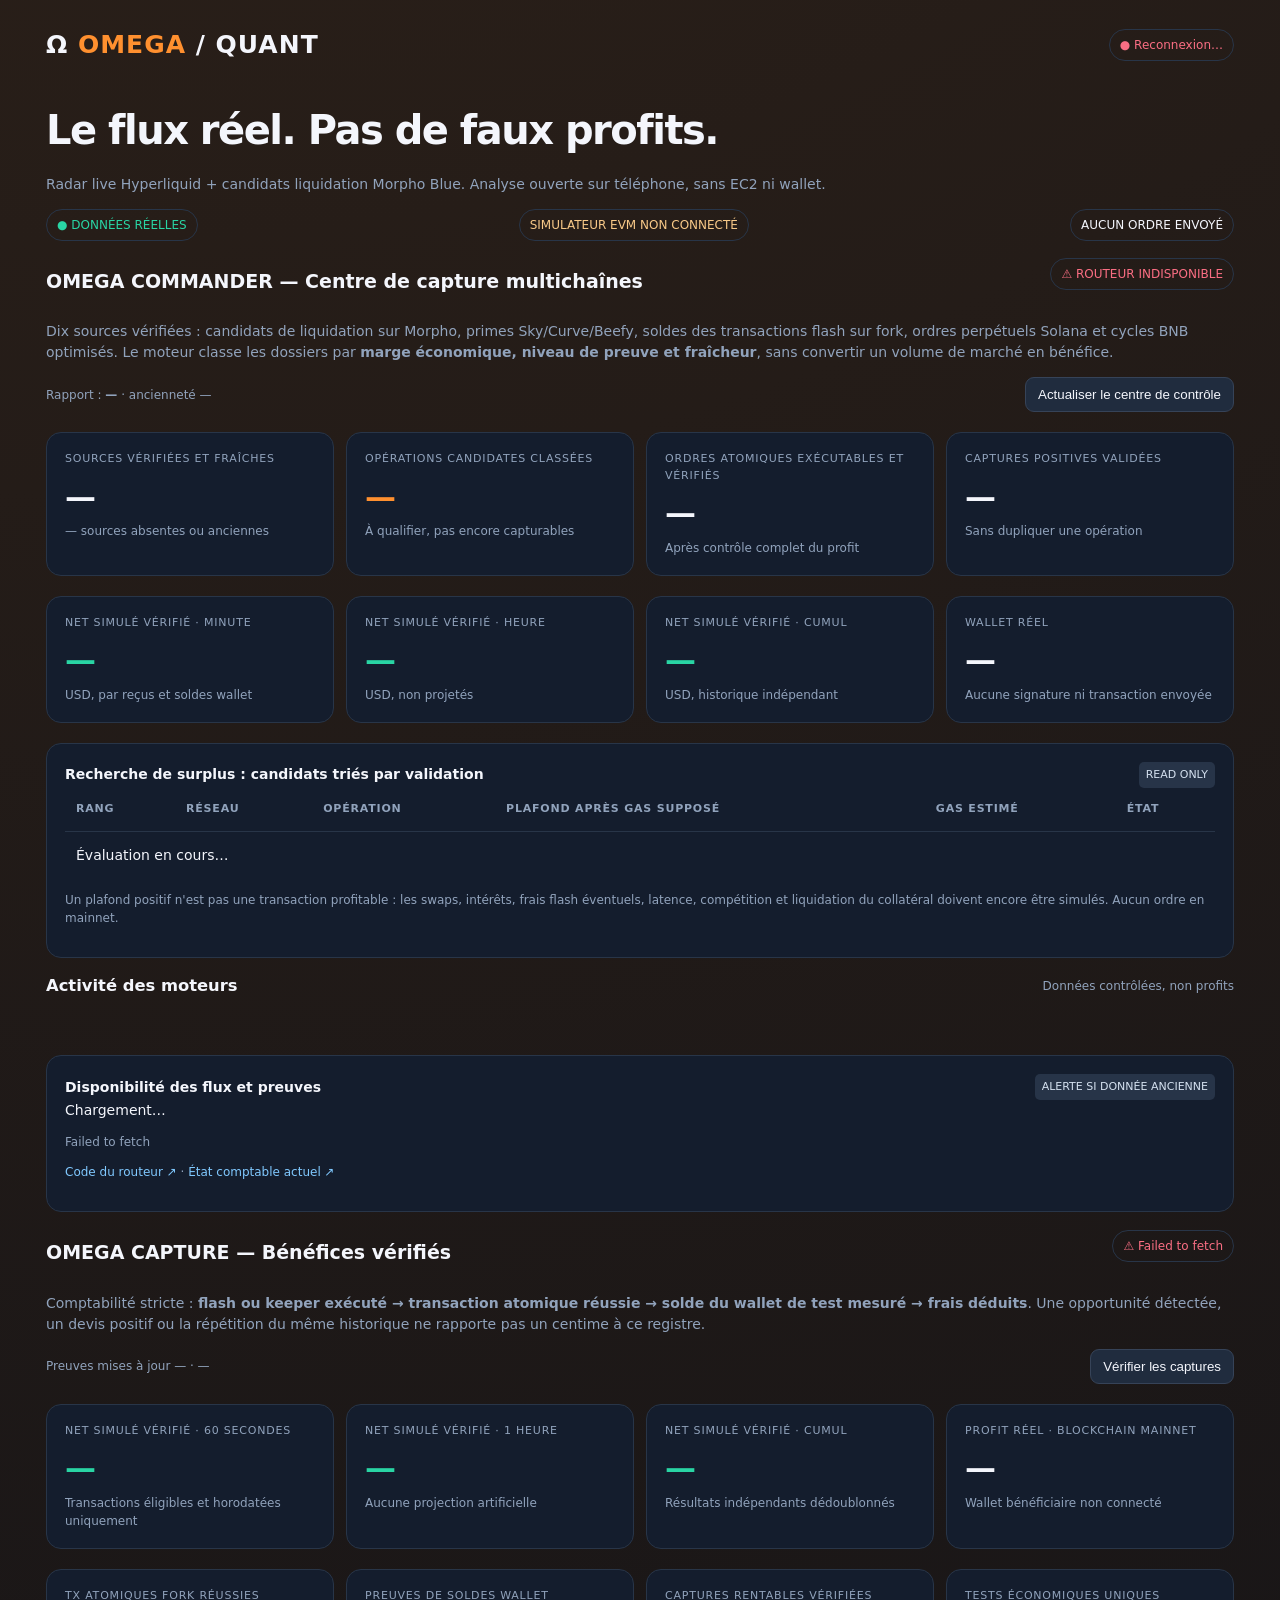
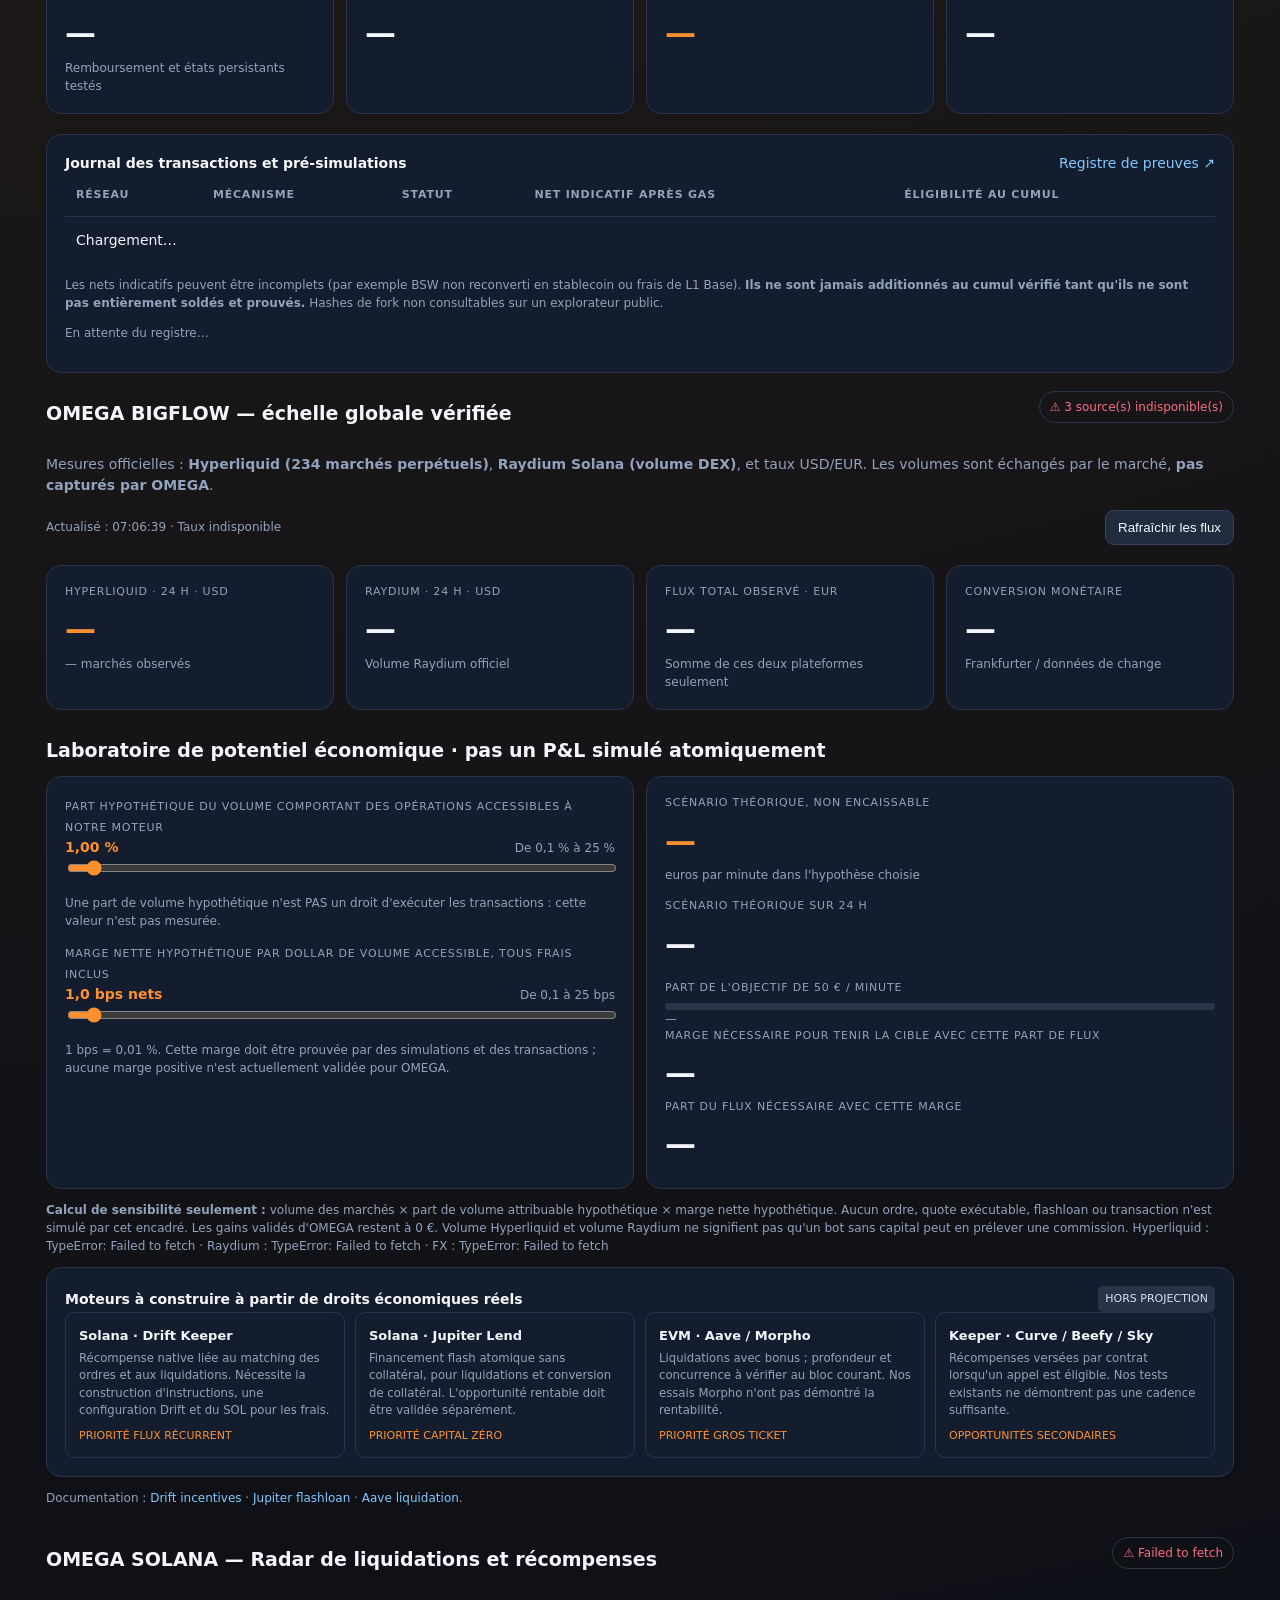
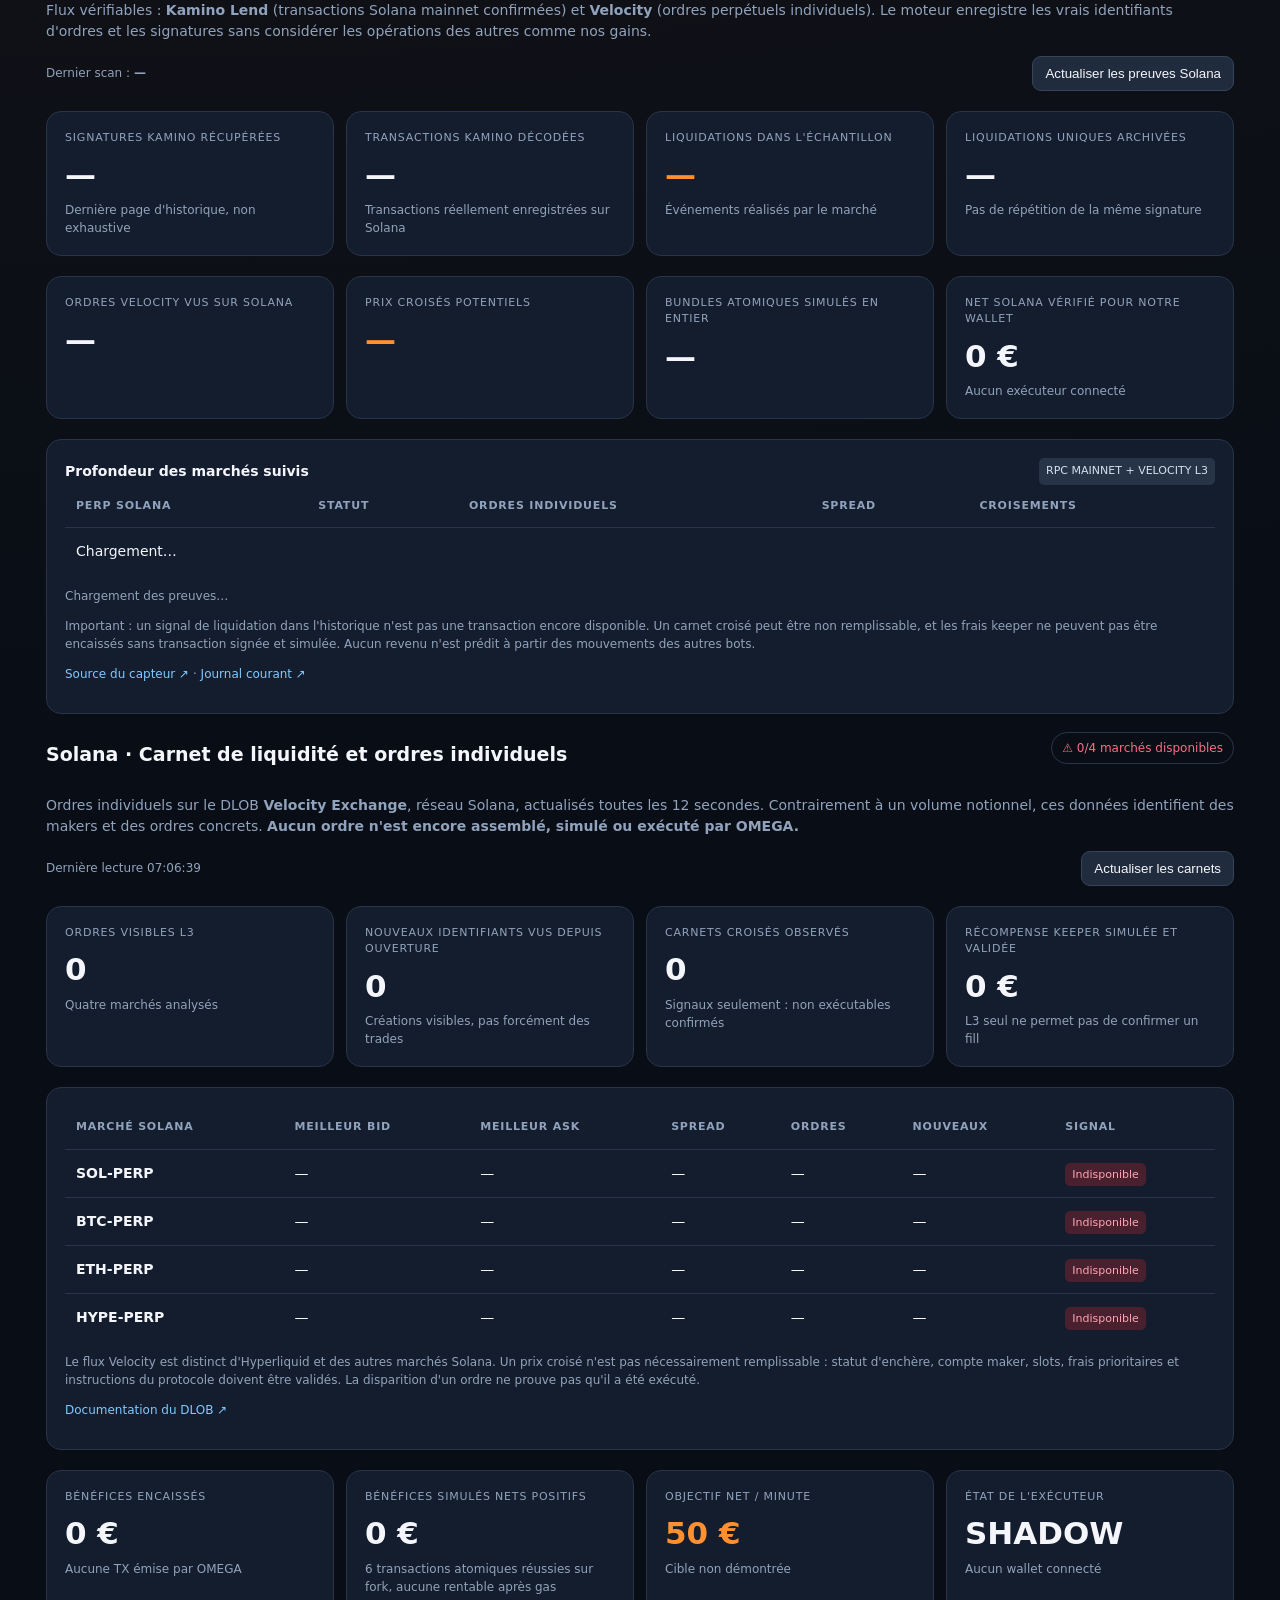
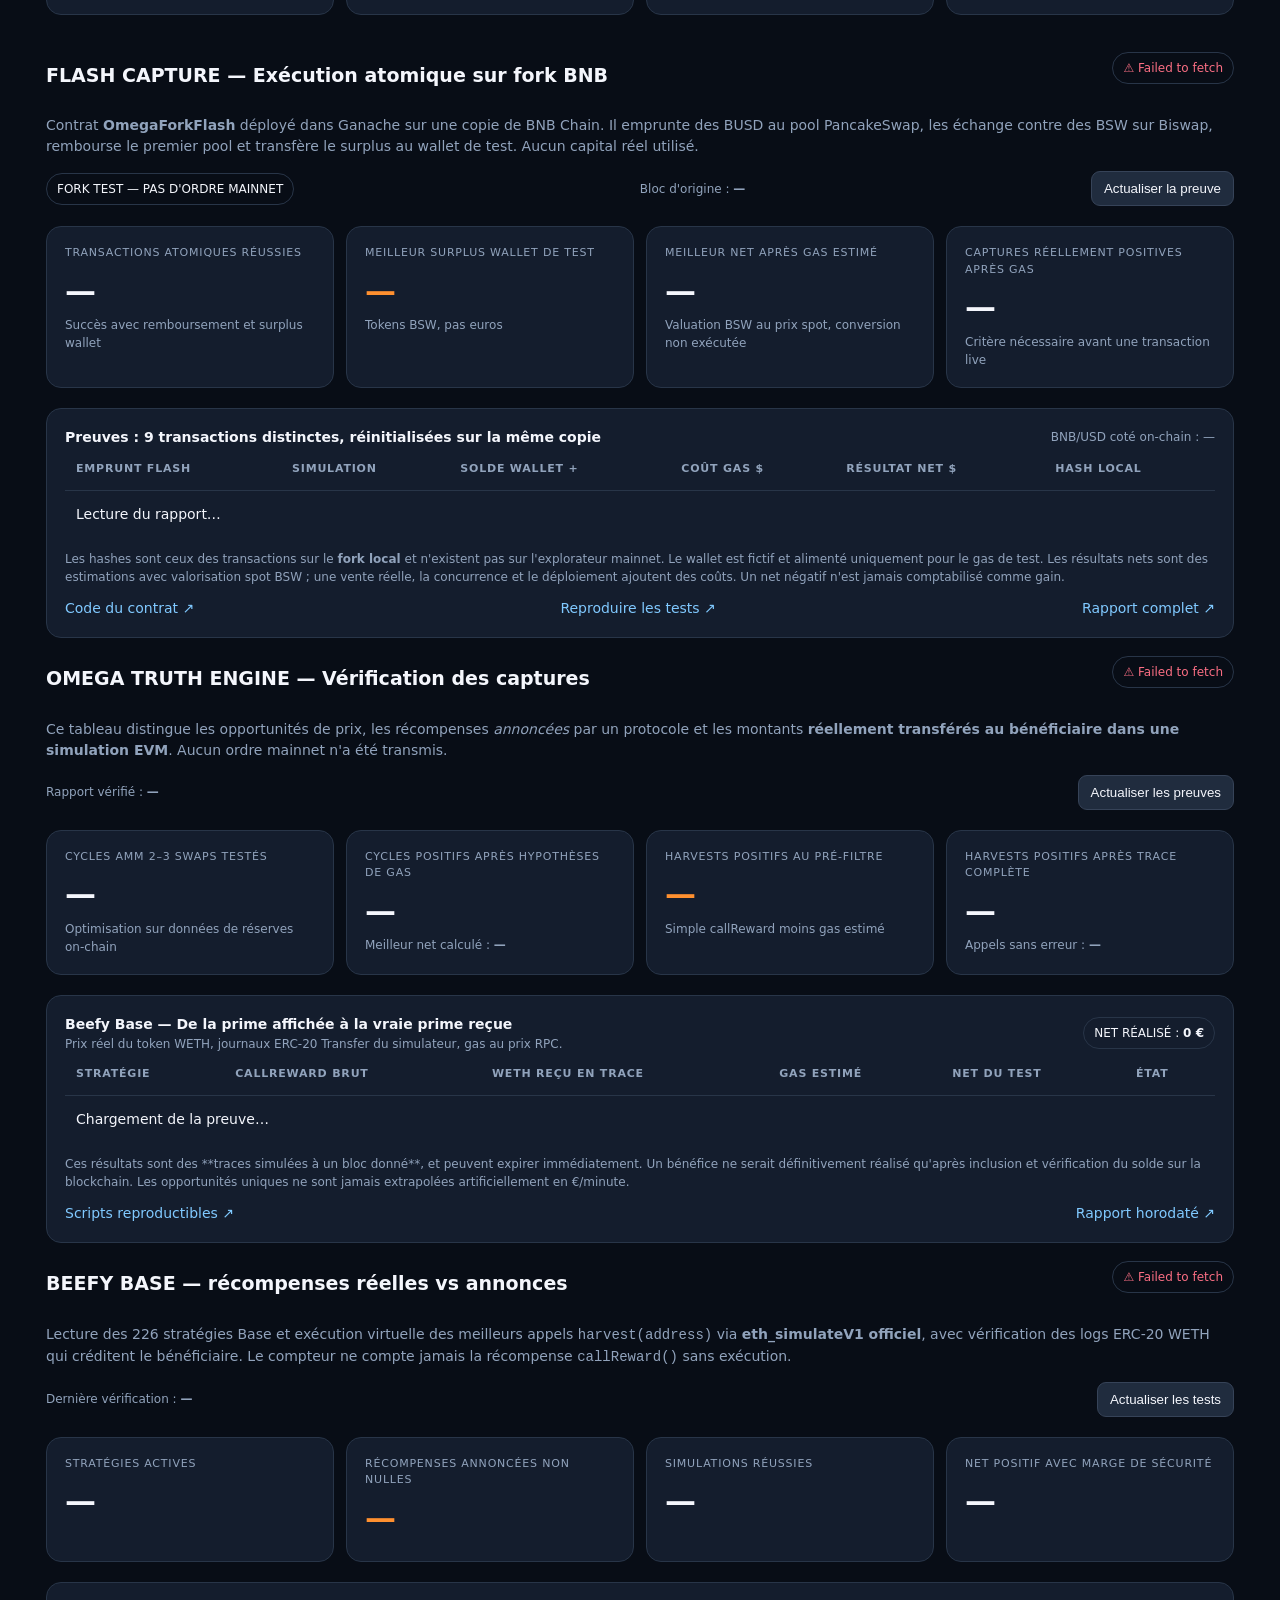
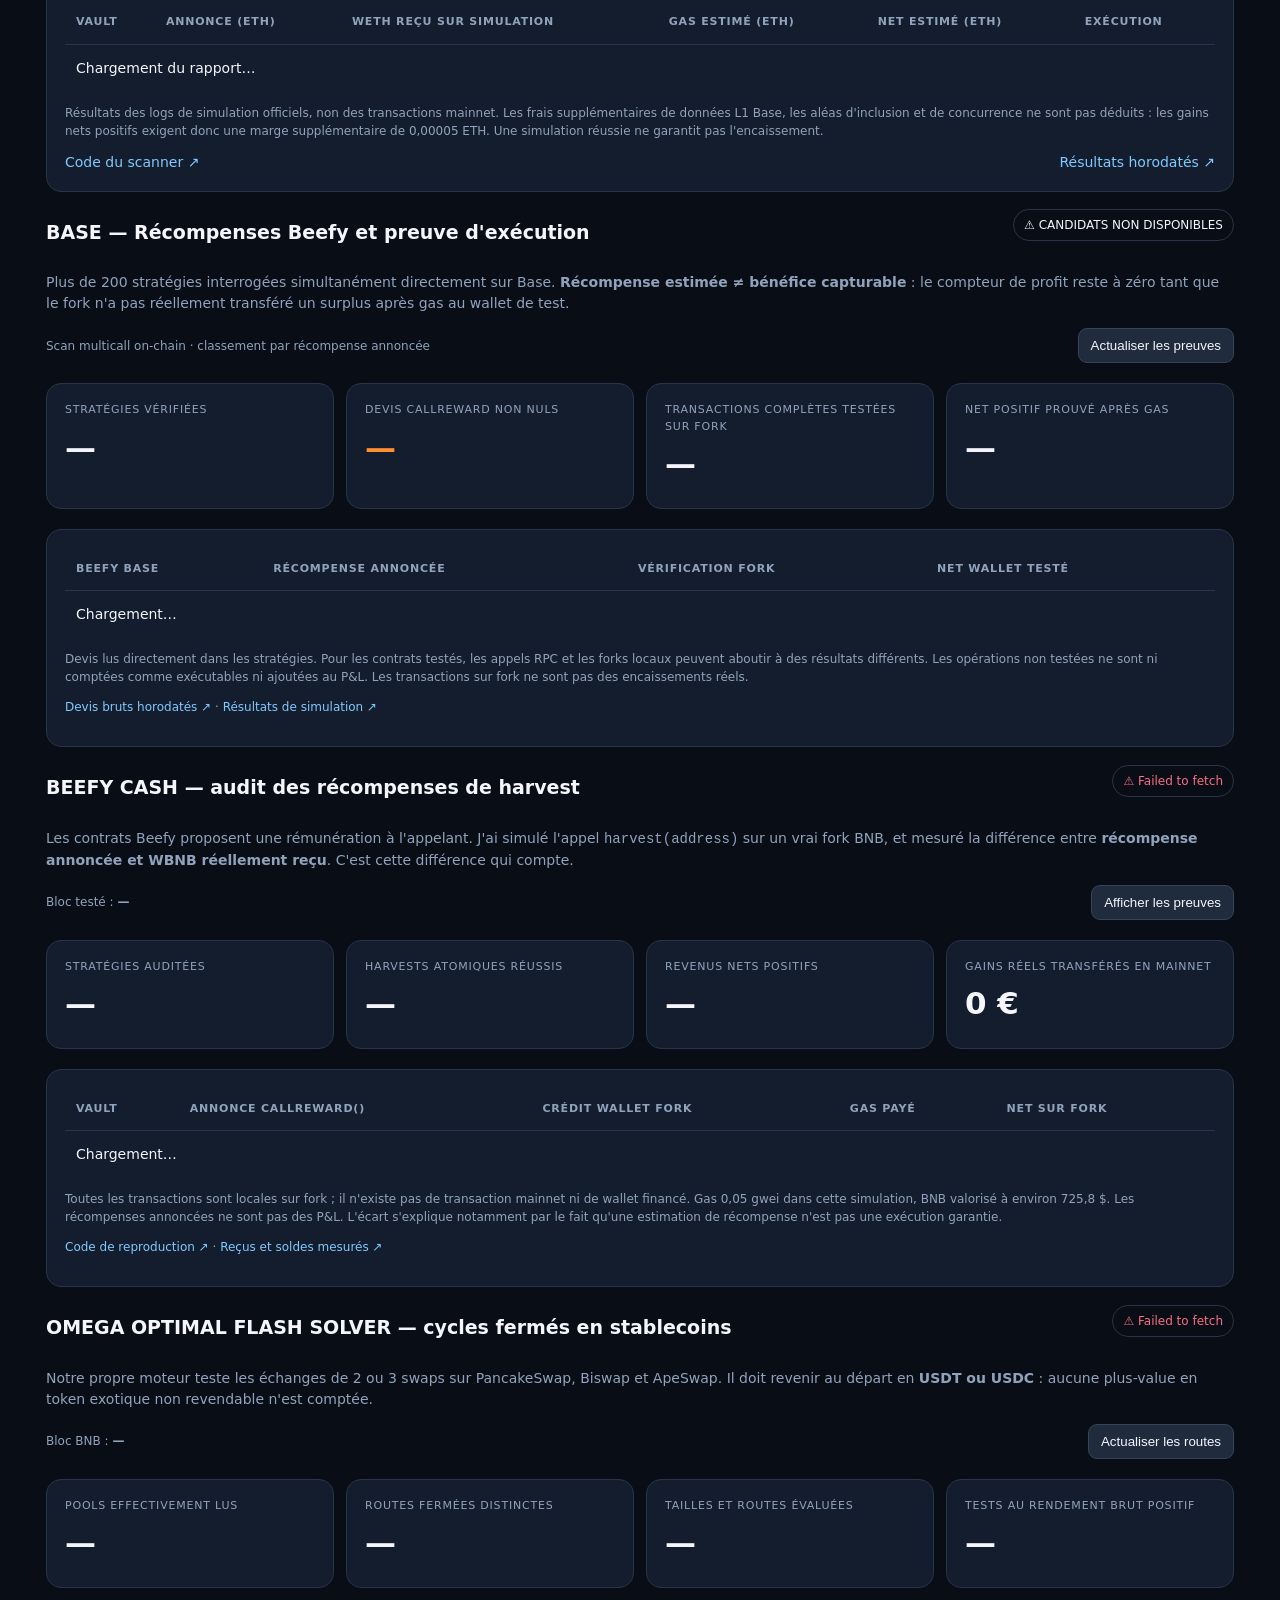
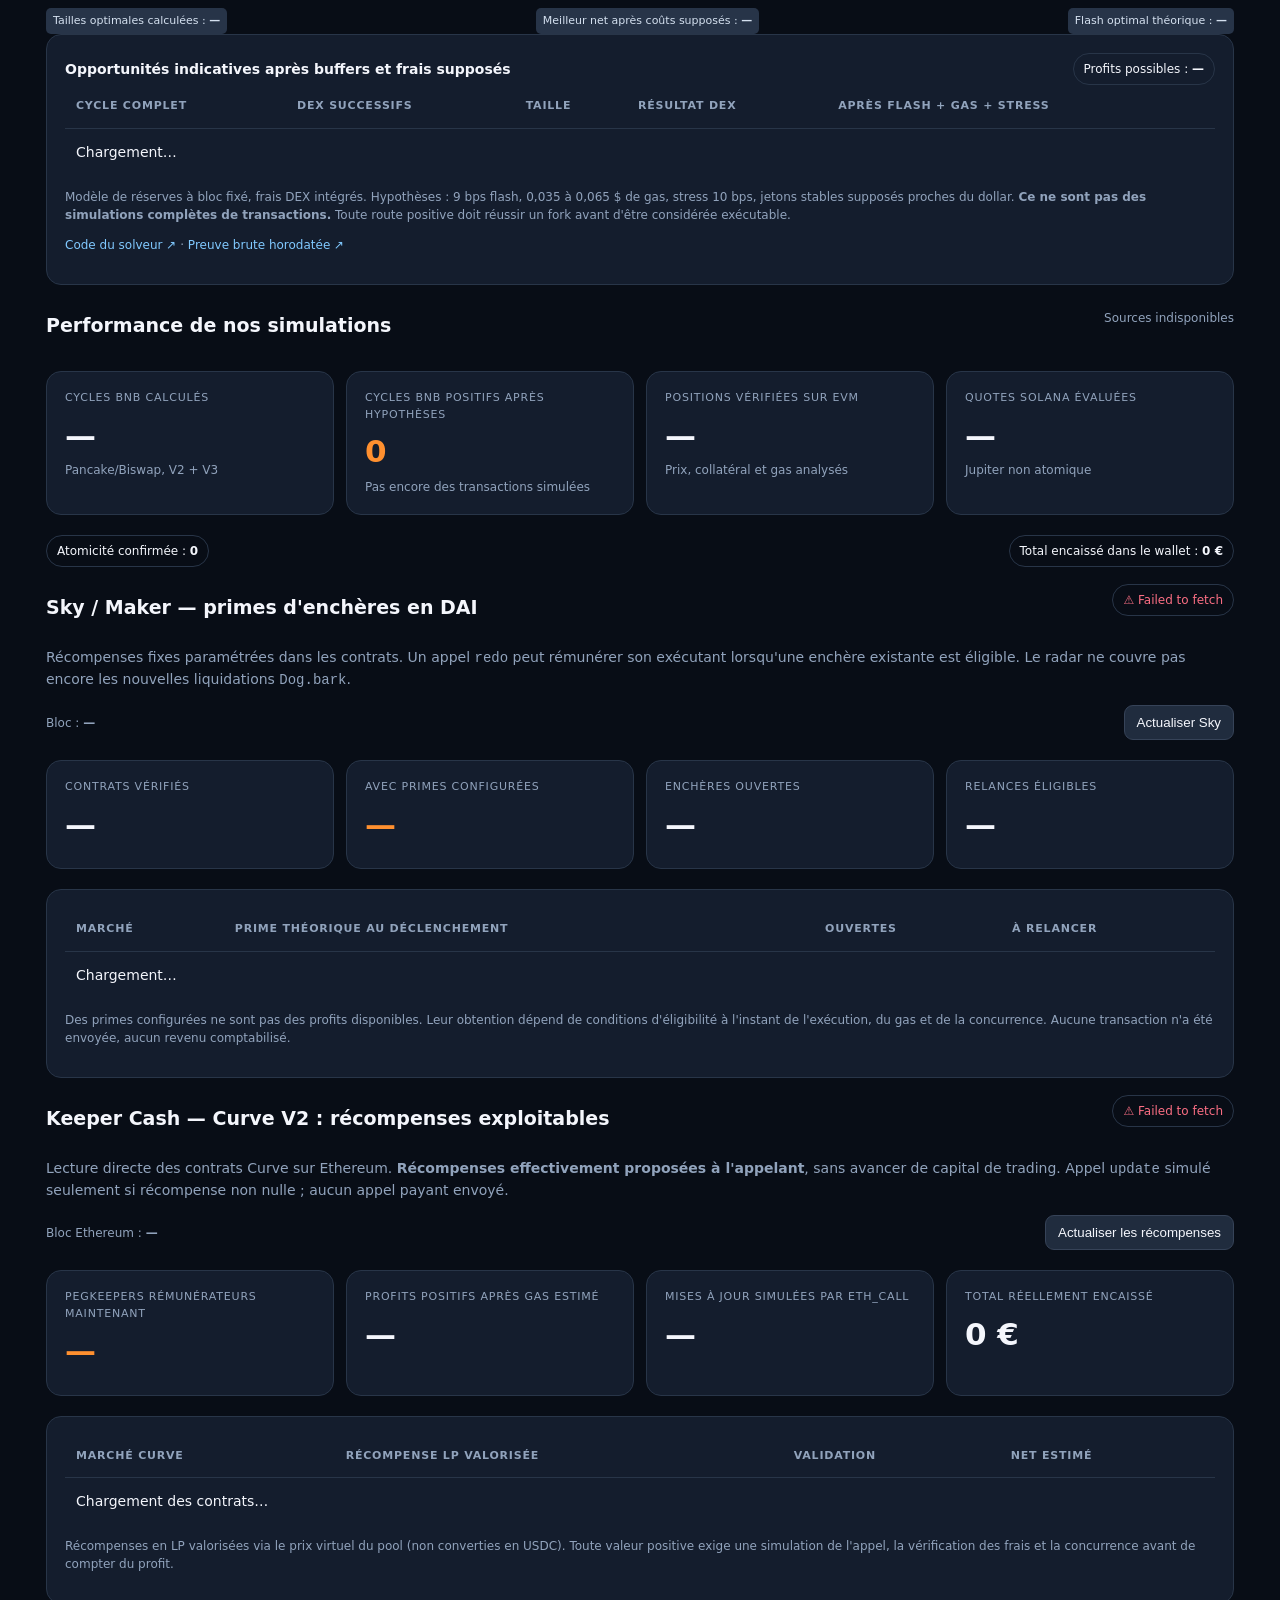
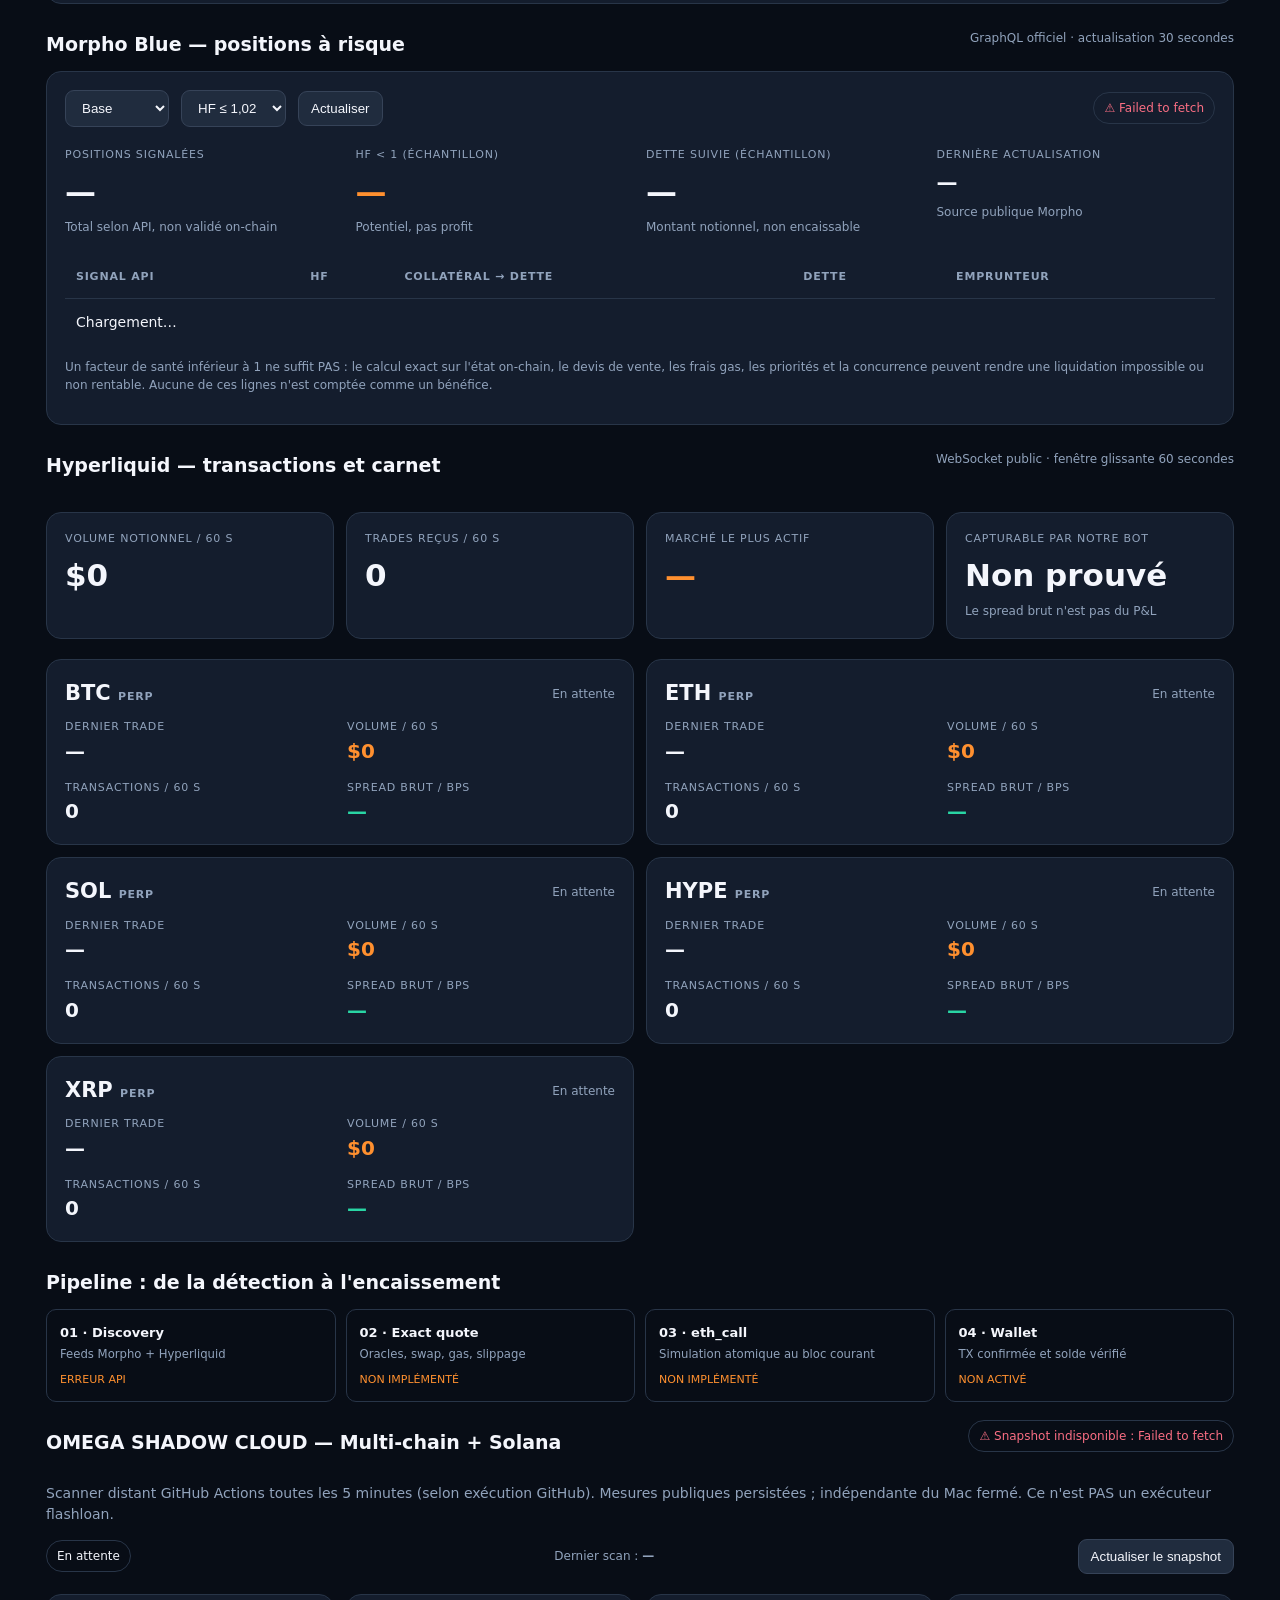
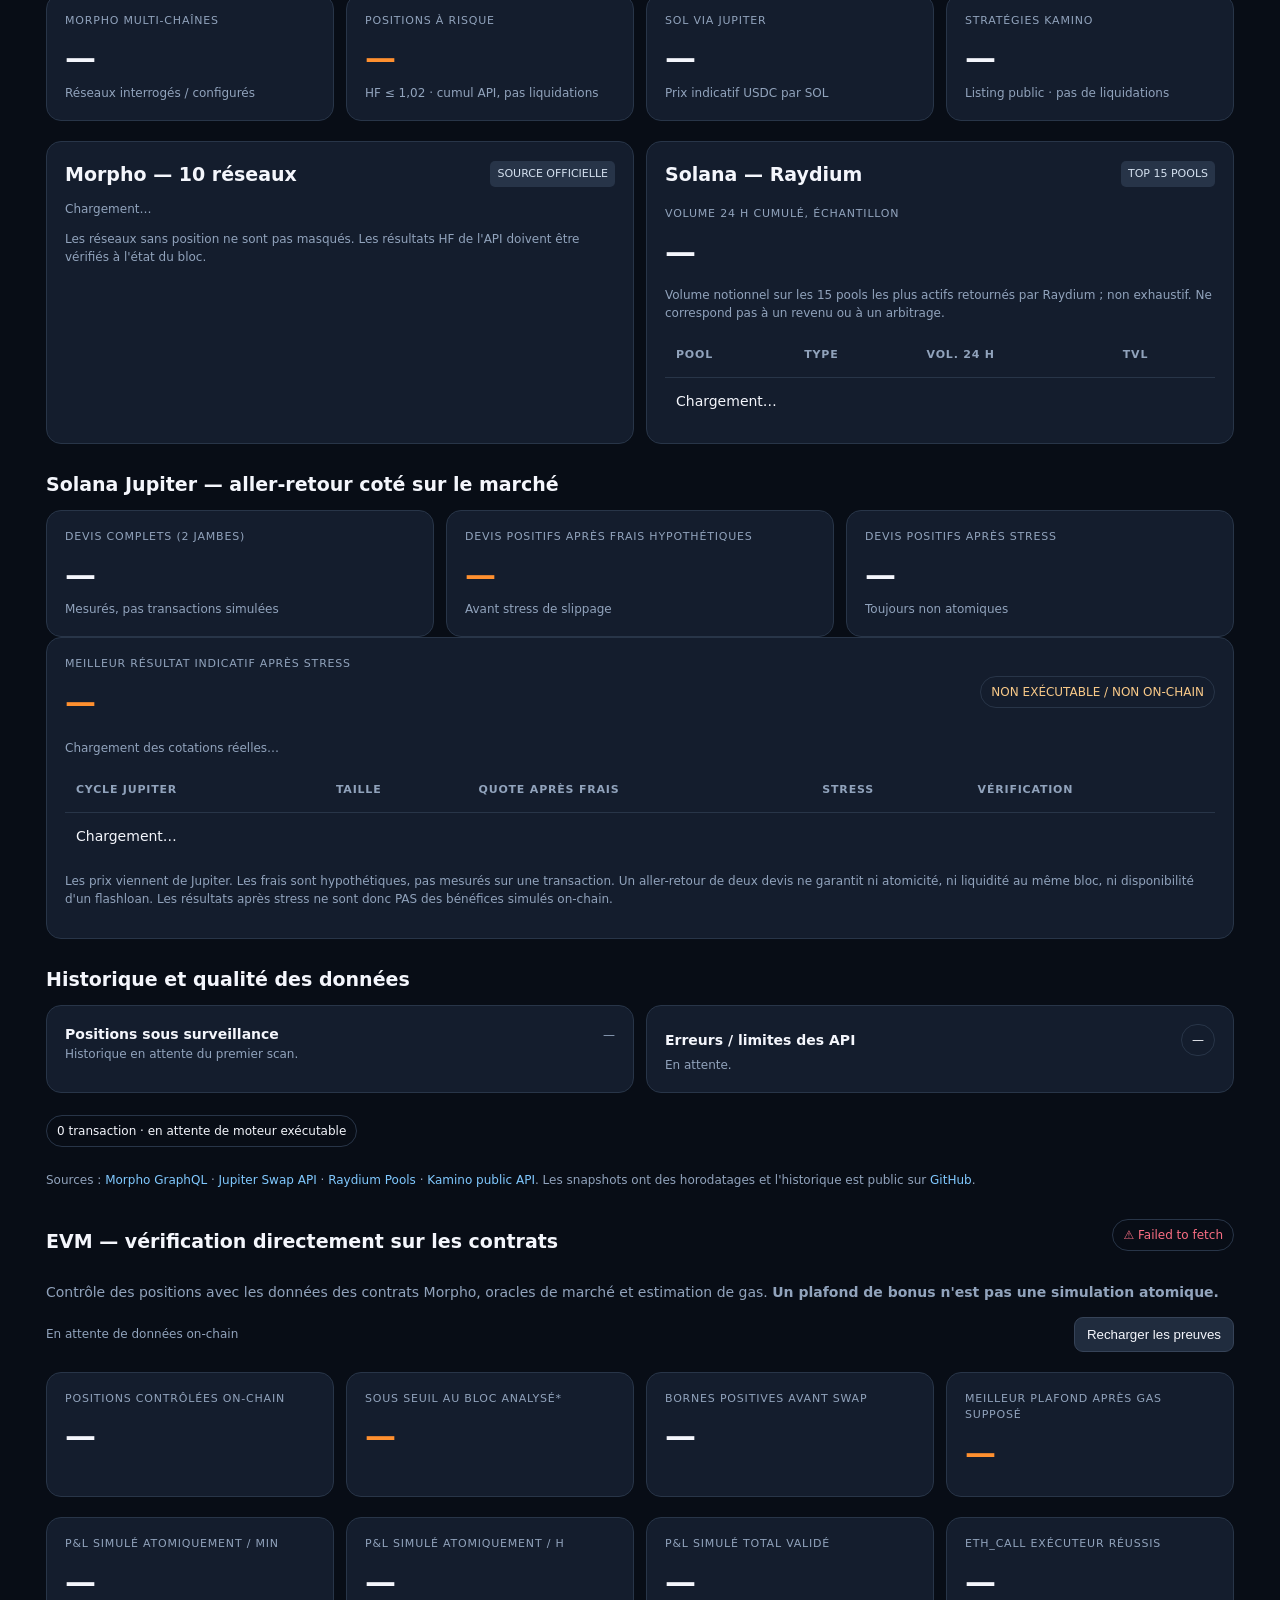
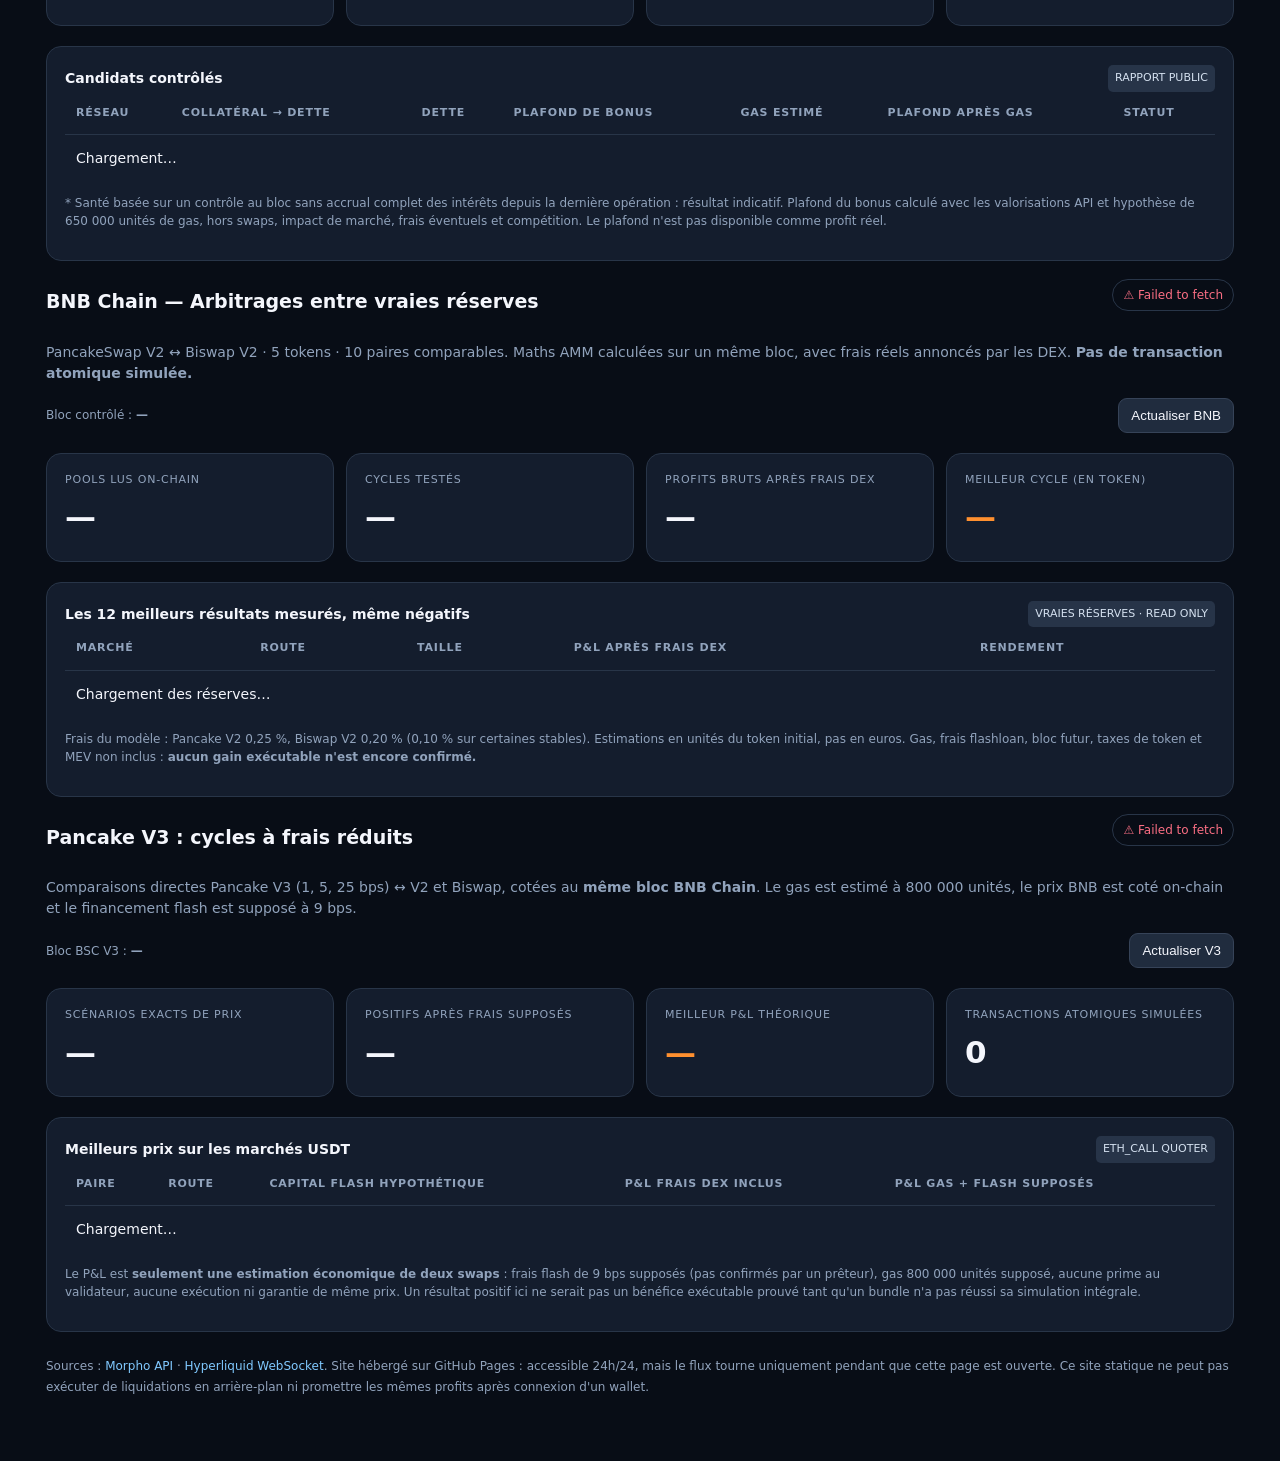
==== commit 72ee52b9: "Install OMEGA multi-chain economic command center above capture ledger" ====
--- a/omega/index.html
+++ b/omega/index.html
@@ -21,6 +21,32 @@
 <h1>Le flux réel. Pas de faux profits.</h1>
 <p class="sub">Radar live Hyperliquid + candidats liquidation Morpho Blue. Analyse ouverte sur téléphone, sans EC2 ni wallet.</p>
 <div class="toolbar"><span class="pill ok">● DONNÉES RÉELLES</span><span class="pill warn">SIMULATEUR EVM NON CONNECTÉ</span><span class="pill">AUCUN ORDRE ENVOYÉ</span></div>
+<section id="omegaCommander" style="scroll-margin-top:14px">
+<div class="head"><h2>OMEGA COMMANDER — Centre de capture multichaînes</h2><span class="pill" id="cmdStatus">Connexion au routeur…</span></div>
+<p class="sub">Dix sources vérifiées : candidats de liquidation sur Morpho, primes Sky/Curve/Beefy, soldes des transactions flash sur fork, ordres perpétuels Solana et cycles BNB optimisés. Le moteur classe les dossiers par <strong>marge économique, niveau de preuve et fraîcheur</strong>, sans convertir un volume de marché en bénéfice.</p>
+<div class="toolbar"><span class="caption">Rapport : <strong id="cmdLast">—</strong> · ancienneté <span id="cmdAge">—</span></span><button id="cmdManual">Actualiser le centre de contrôle</button></div>
+<div class="grid">
+ <div class="card"><div class="label">Sources vérifiées et fraîches</div><div class="big" id="cmdSources">—</div><div class="caption"><span id="cmdStale">—</span> sources absentes ou anciennes</div></div>
+ <div class="card"><div class="label">Opérations candidates classées</div><div class="big orange" id="cmdQueue">—</div><div class="caption">À qualifier, pas encore capturables</div></div>
+ <div class="card"><div class="label">Ordres atomiques exécutables et vérifiés</div><div class="big" id="cmdReady">—</div><div class="caption">Après contrôle complet du profit</div></div>
+ <div class="card"><div class="label">Captures positives validées</div><div class="big" id="cmdVerified">—</div><div class="caption">Sans dupliquer une opération</div></div>
+</div>
+<div class="grid">
+ <div class="card"><div class="label">Net simulé vérifié · minute</div><div class="big ok" id="cmdMinute">—</div><div class="caption">USD, par reçus et soldes wallet</div></div>
+ <div class="card"><div class="label">Net simulé vérifié · heure</div><div class="big ok" id="cmdHour">—</div><div class="caption">USD, non projetés</div></div>
+ <div class="card"><div class="label">Net simulé vérifié · cumul</div><div class="big ok" id="cmdTotal">—</div><div class="caption">USD, historique indépendant</div></div>
+ <div class="card"><div class="label">Wallet réel</div><div class="big" id="cmdWallet">—</div><div class="caption">Aucune signature ni transaction envoyée</div></div>
+</div>
+<div class="box">
+ <div class="head"><strong>Recherche de surplus : candidats triés par validation</strong><span class="tag">READ ONLY</span></div>
+ <div class="scroll"><table><thead><tr><th>Rang</th><th>Réseau</th><th>Opération</th><th>Plafond après gas supposé</th><th>Gas estimé</th><th>État</th></tr></thead><tbody id="cmdCandidates"><tr><td colspan="6">Évaluation en cours…</td></tr></tbody></table></div>
+ <p class="caption">Un plafond positif n'est pas une transaction profitable : les swaps, intérêts, frais flash éventuels, latence, compétition et liquidation du collatéral doivent encore être simulés. Aucun ordre en mainnet.</p>
+</div>
+<div class="head"><h3>Activité des moteurs</h3><span class="caption">Données contrôlées, non profits</span></div>
+<div class="grid" id="cmdMarkets"></div>
+<div class="box"><div class="head"><strong>Disponibilité des flux et preuves</strong><span class="tag">ALERTE SI DONNÉE ANCIENNE</span></div><div id="cmdFreshness">Chargement…</div><p class="caption" id="cmdError"></p>
+<p class="caption"><a href="https://github.com/seyit571/towy-demo/blob/main/omega/commander.py" target="_blank" rel="noopener noreferrer">Code du routeur ↗</a> · <a href="https://github.com/seyit571/towy-demo/blob/omega-data/omega/data/commander.json" target="_blank" rel="noopener noreferrer">État comptable actuel ↗</a></p></div>
+</section>
 <section id="captureTruth" style="scroll-margin-top:18px">
 <div class="head"><h2>OMEGA CAPTURE — Bénéfices vérifiés</h2><span class="pill" id="captureStatus">Lecture des reçus…</span></div>
 <p class="sub">Comptabilité stricte : <strong>flash ou keeper exécuté → transaction atomique réussie → solde du wallet de test mesuré → frais déduits</strong>. Une opportunité détectée, un devis positif ou la répétition du même historique ne rapporte pas un centime à ce registre.</p>
@@ -431,4 +457,4 @@
  }catch(e){$('mstatus').textContent='⚠ '+String(e.message).slice(0,45);$('mstatus').className='pill red';$('pipe').textContent='ERREUR API';}finally{clearTimeout(timeout);loading=false}
 }
 $('reload').onclick=morpho;$('chain').onchange=morpho;$('hf').onchange=morpho;connect();setInterval(draw,1000);morpho();setInterval(morpho,30000);
-</script><script src="./sky-ui.js" defer></script><script src="./keepers-ui.js" defer></script><script src="./scanner-ui.js" defer></script><script src="./evm-ui.js" defer></script><script src="./bsc-ui.js" defer></script><script src="./bsc-v3-ui.js" defer></script><script src="./atomic-ui.js" defer></script><script src="./truth-ui.js" defer></script><script src="./beefy-base-ui.js" defer></script><script src="./base-beefy-ui.js" defer></script><script src="./beefy-ui.js" defer></script><script src="./triangles-ui.js" defer></script><script src="./bigflow.js" defer></script><script src="./solana-keepers-ui.js" defer></script><script src="./velocity-l3.js" defer></script><script src="./capture-ui.js" defer></script><script src="./overview.js" defer></script></body></html>+</script><script src="./sky-ui.js" defer></script><script src="./keepers-ui.js" defer></script><script src="./scanner-ui.js" defer></script><script src="./evm-ui.js" defer></script><script src="./bsc-ui.js" defer></script><script src="./bsc-v3-ui.js" defer></script><script src="./atomic-ui.js" defer></script><script src="./truth-ui.js" defer></script><script src="./beefy-base-ui.js" defer></script><script src="./base-beefy-ui.js" defer></script><script src="./beefy-ui.js" defer></script><script src="./triangles-ui.js" defer></script><script src="./bigflow.js" defer></script><script src="./solana-keepers-ui.js" defer></script><script src="./velocity-l3.js" defer></script><script src="./commander-ui.js" defer></script><script src="./capture-ui.js" defer></script><script src="./overview.js" defer></script></body></html>
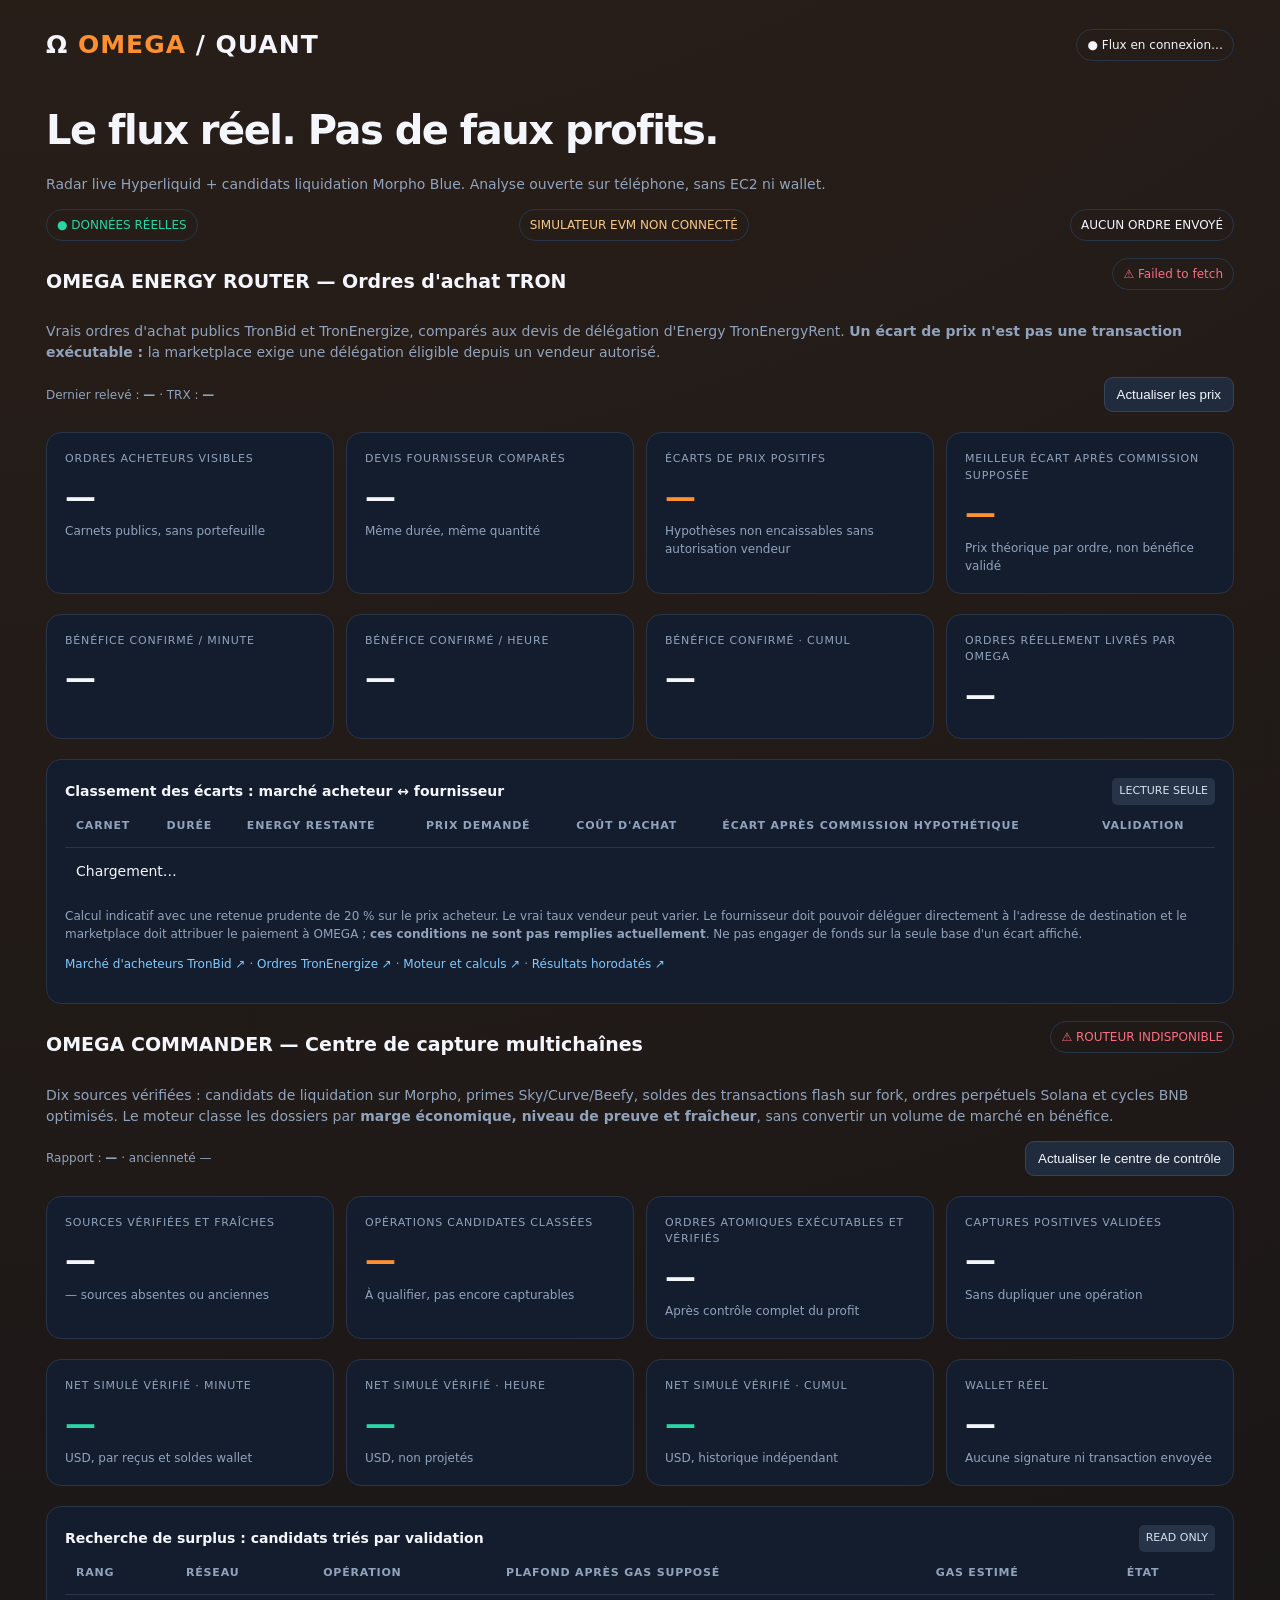
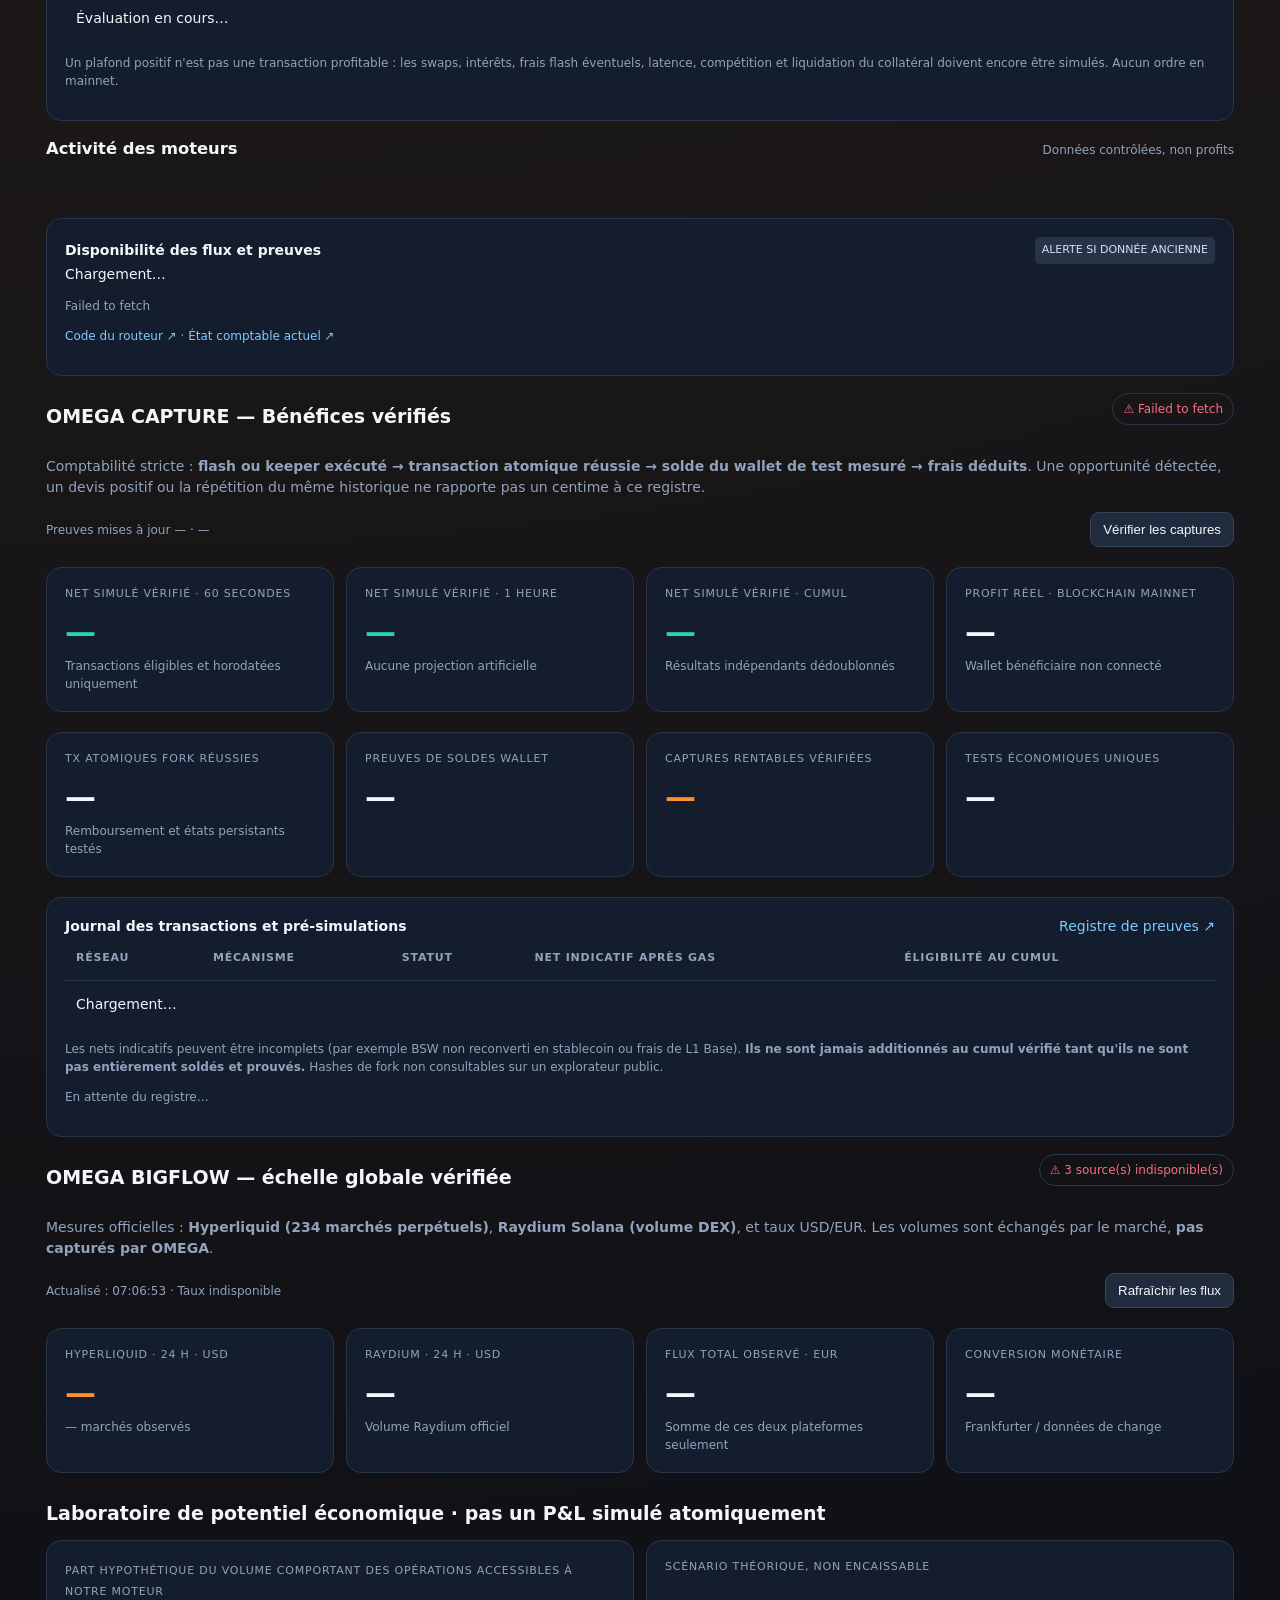
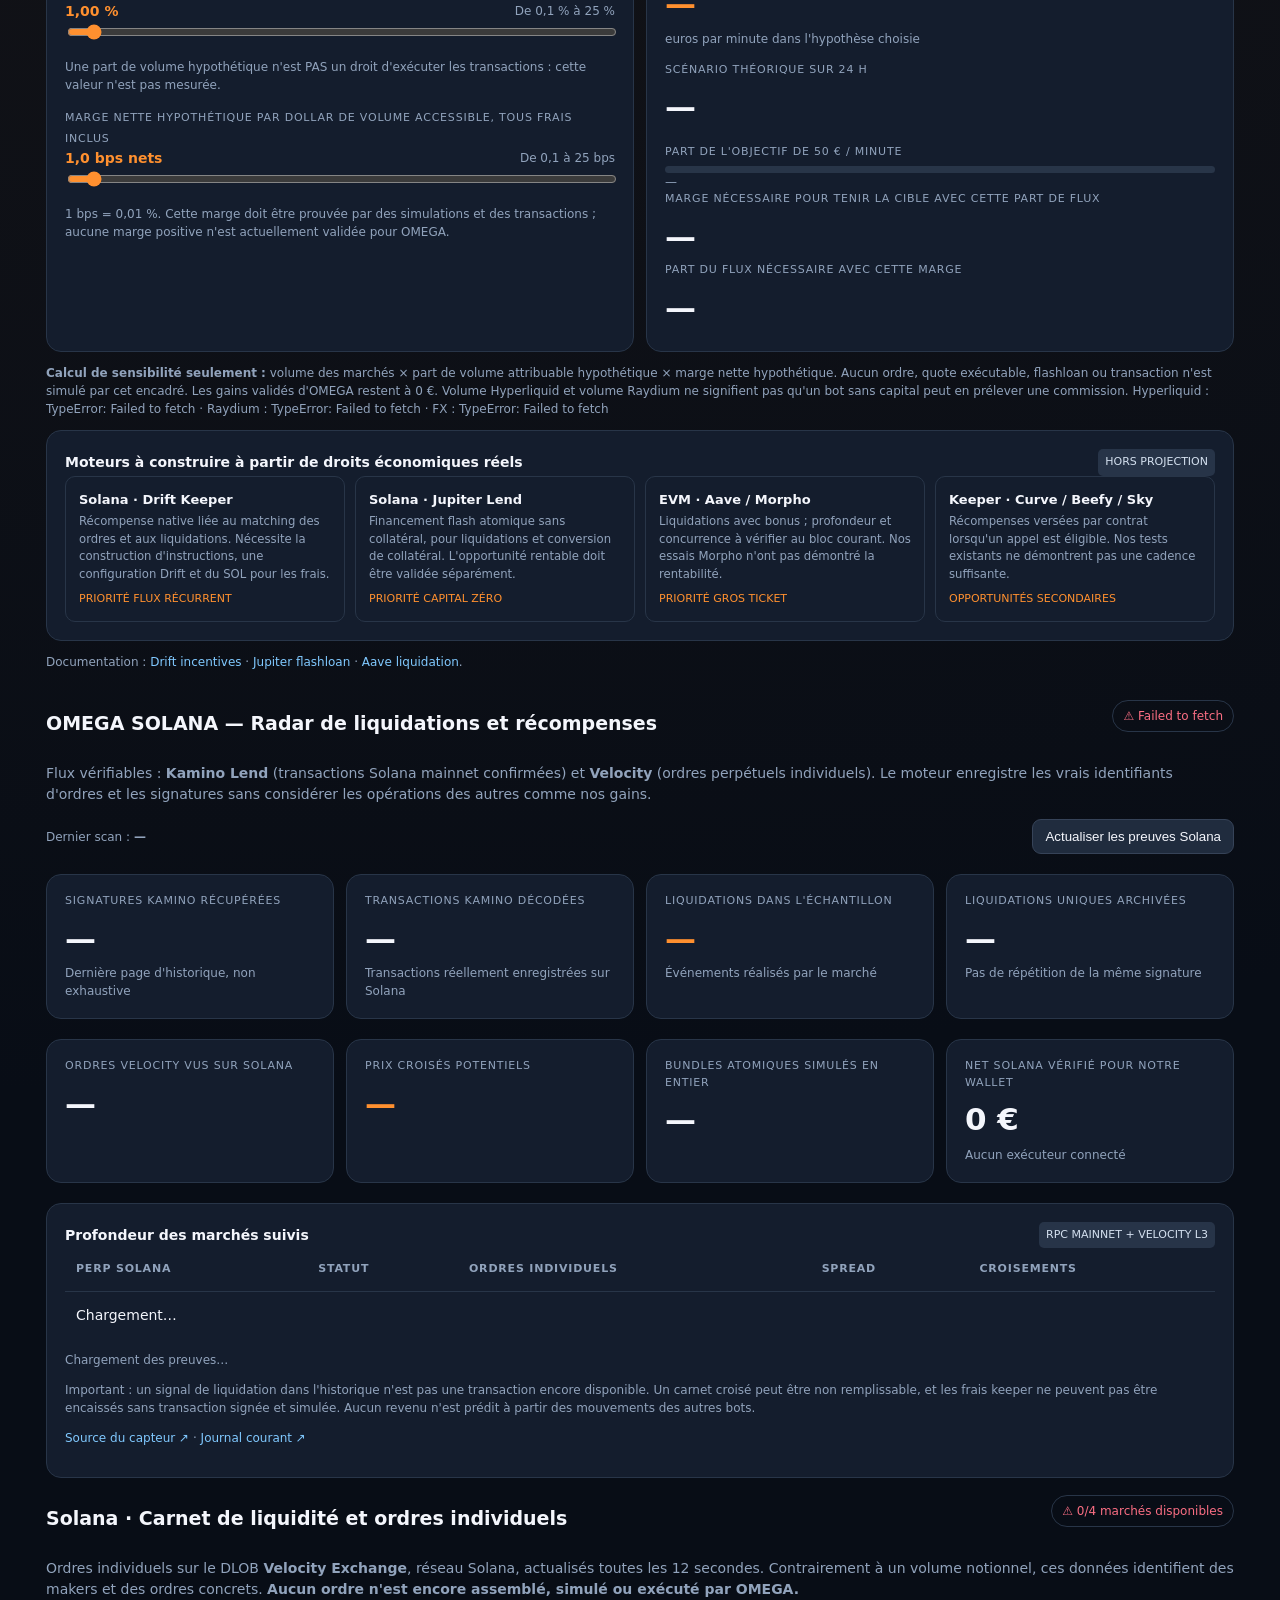
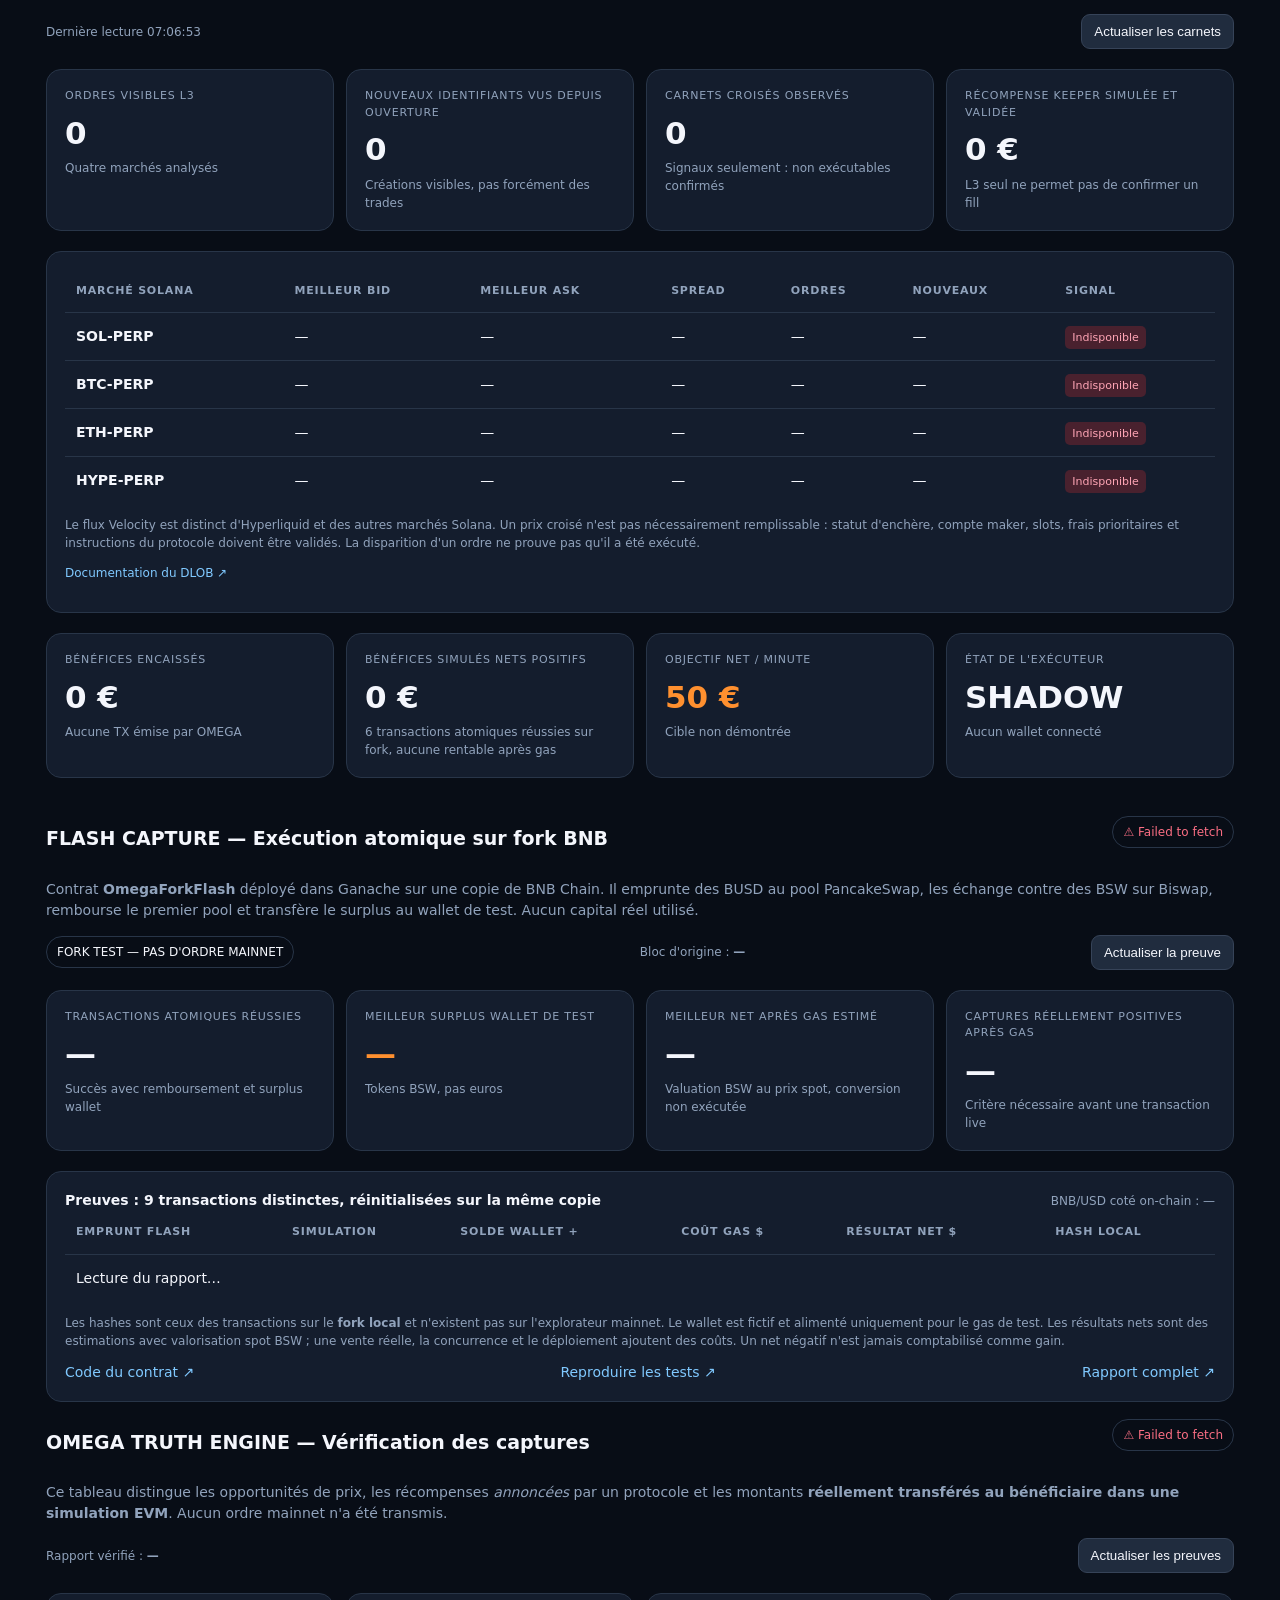
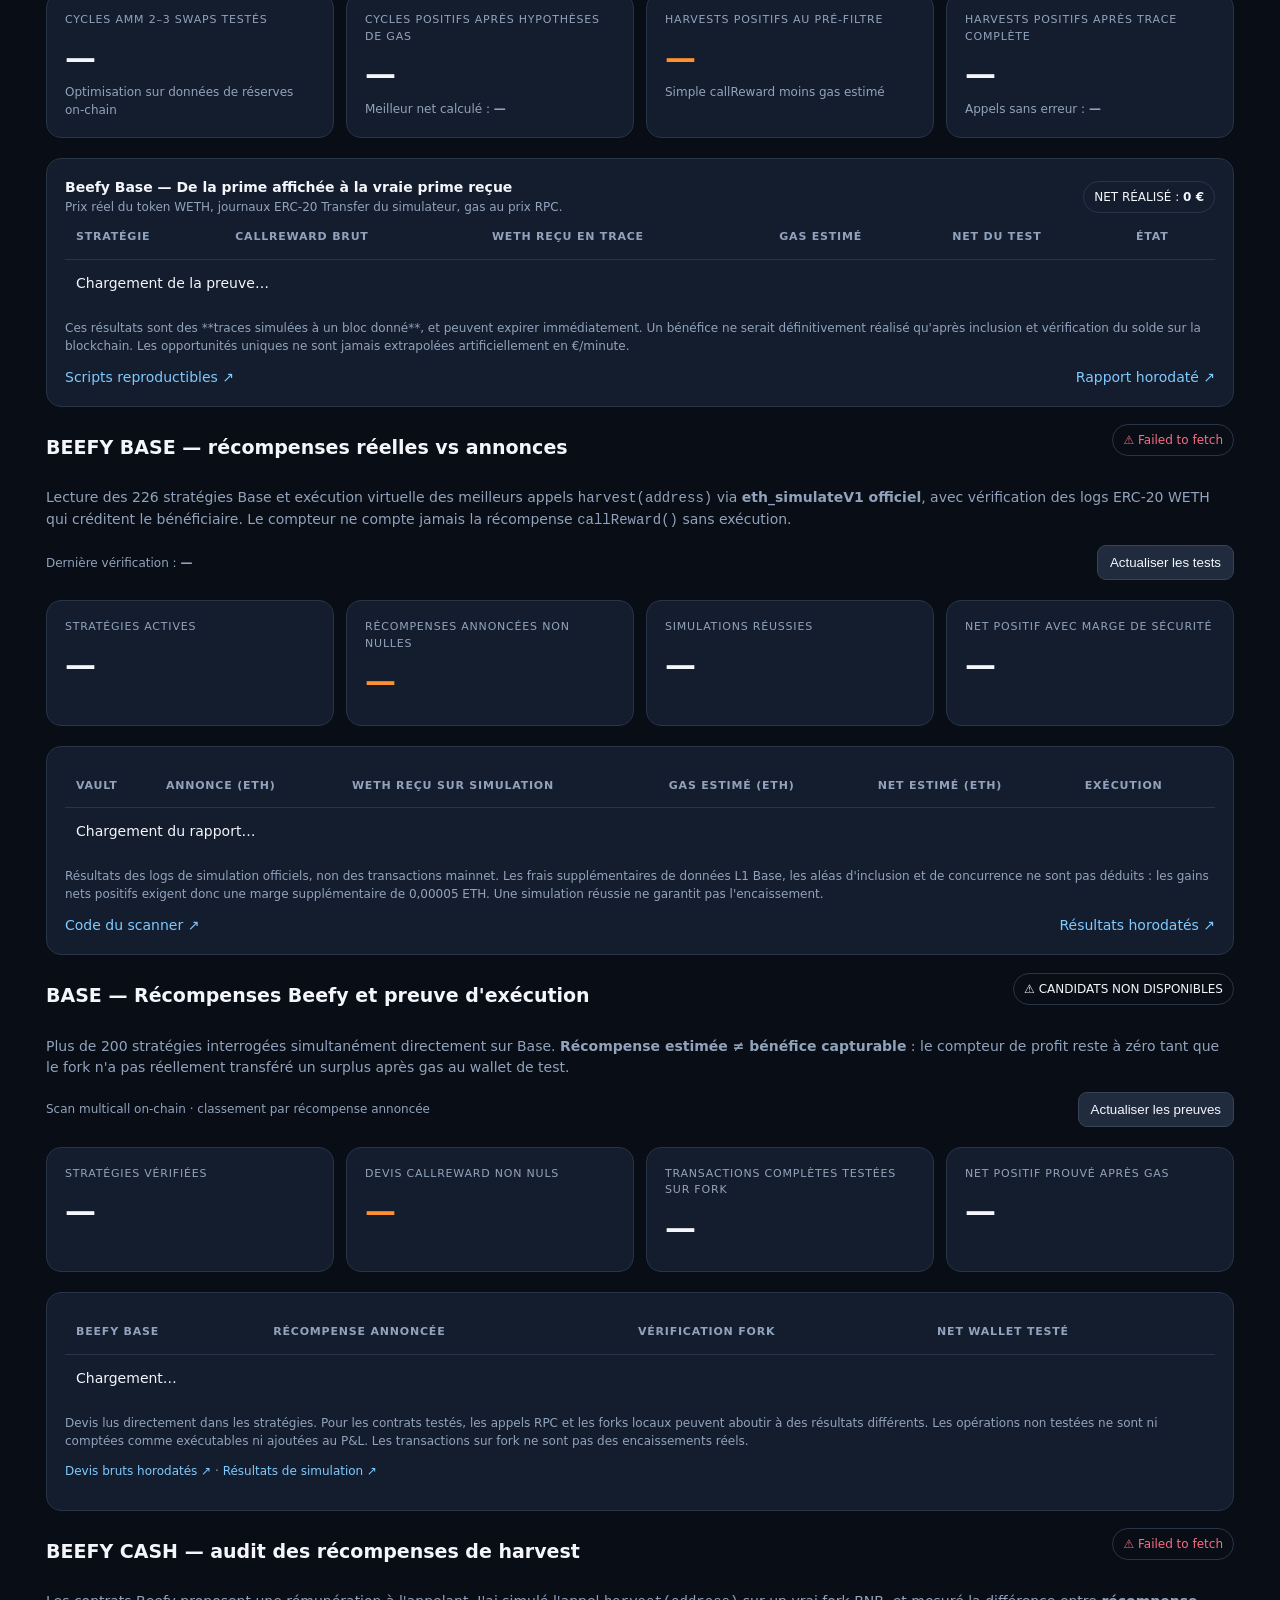
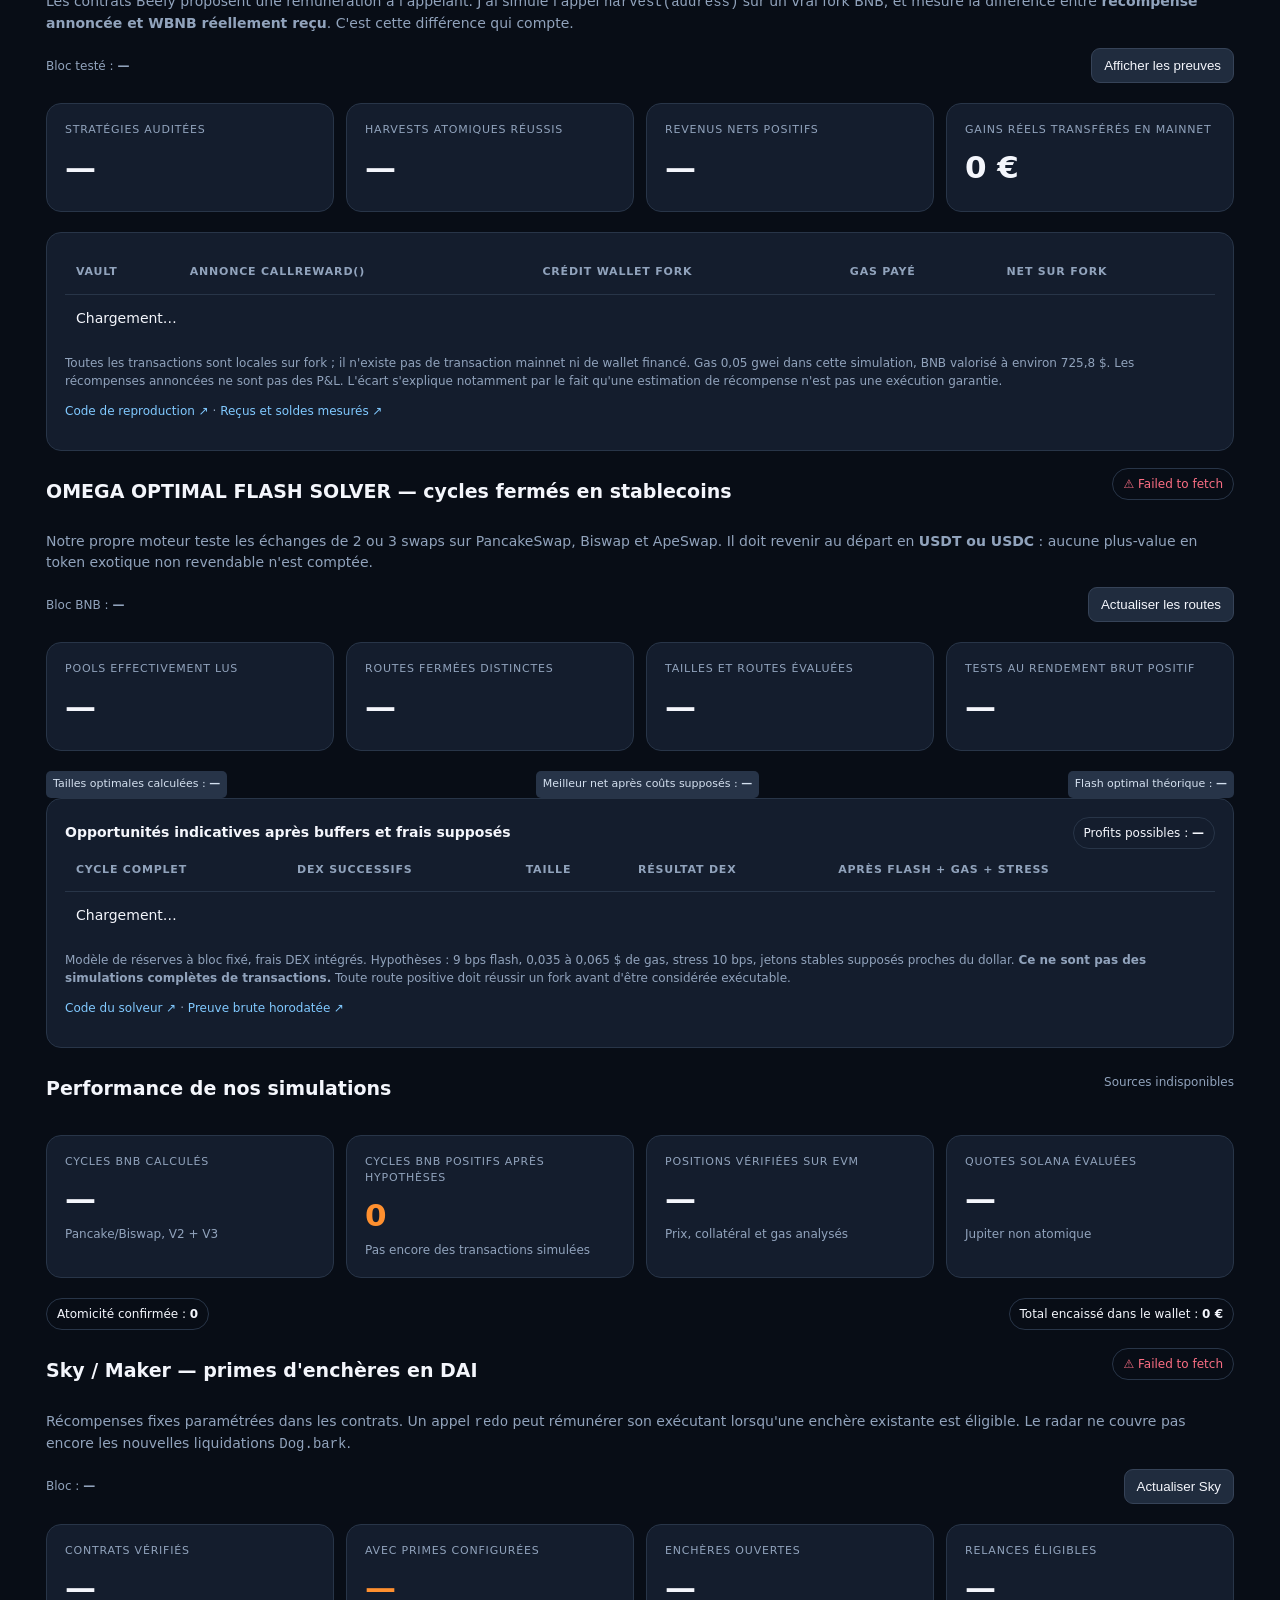
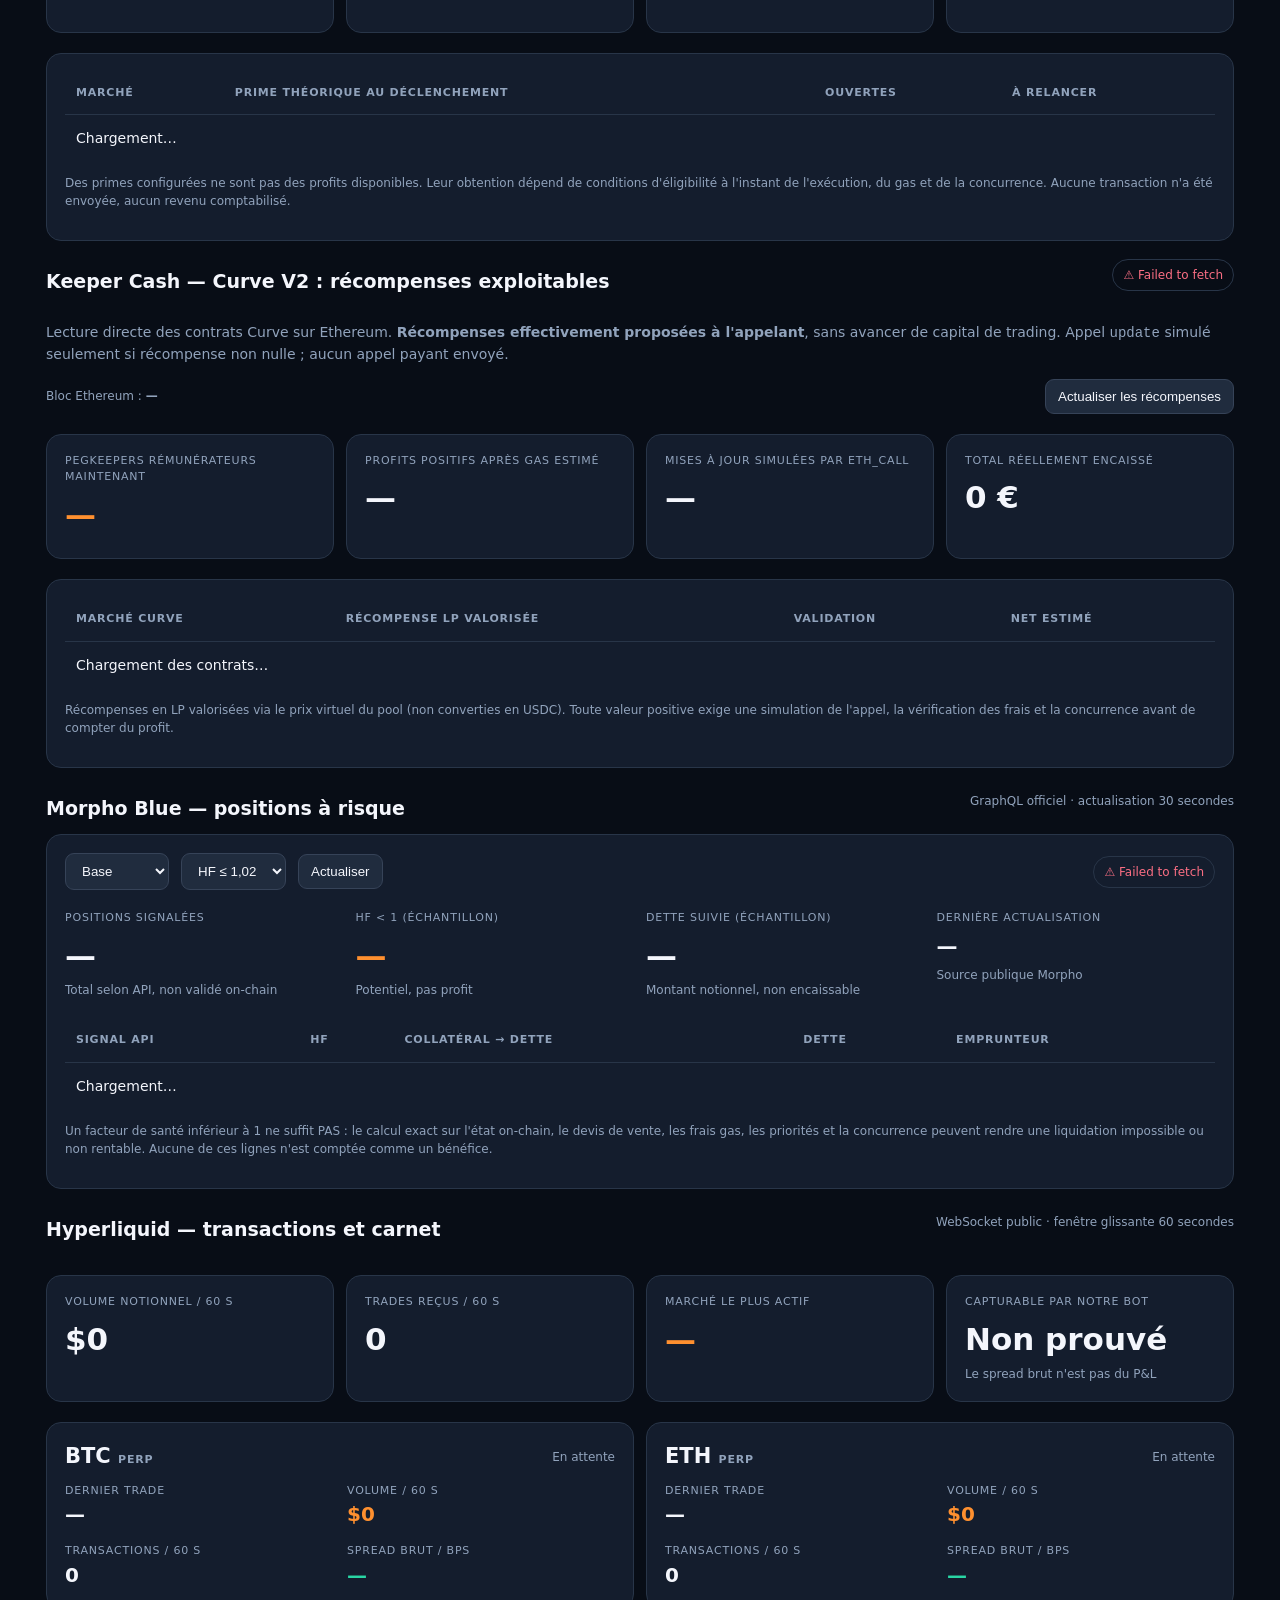
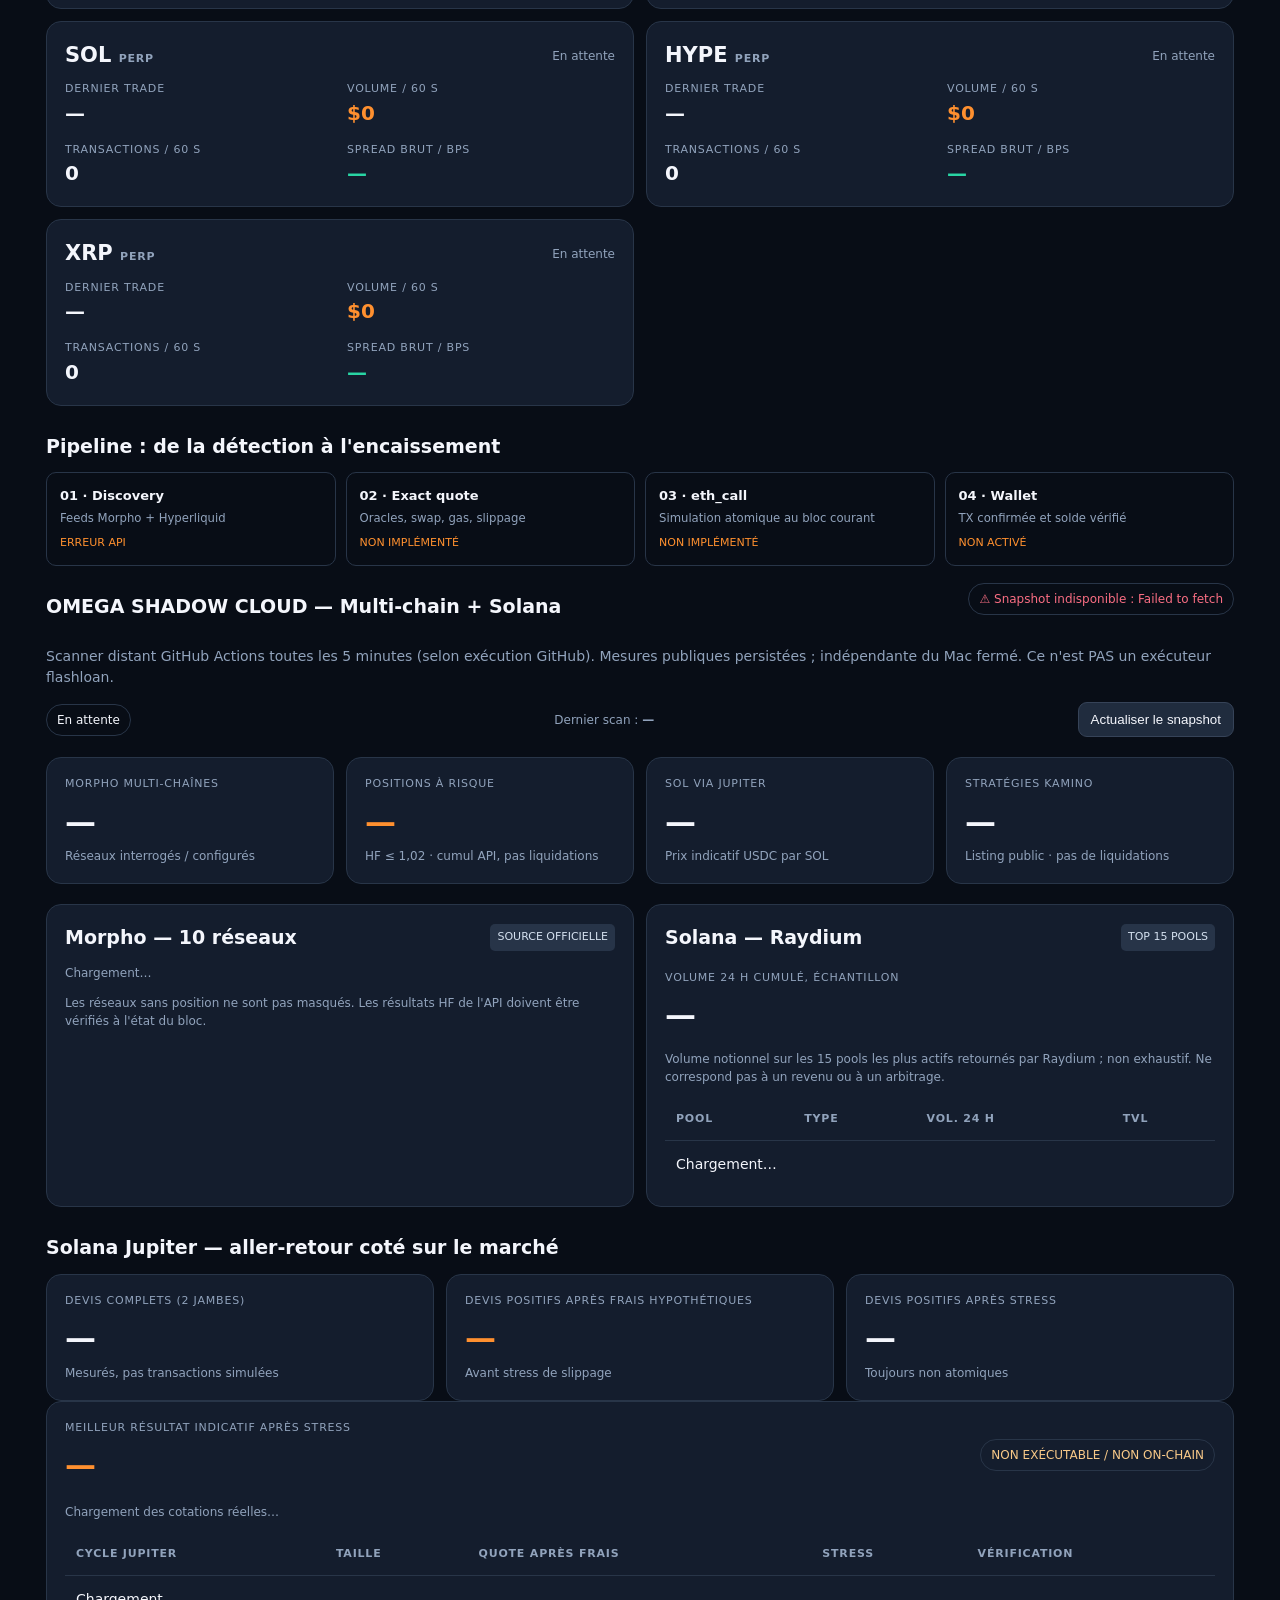
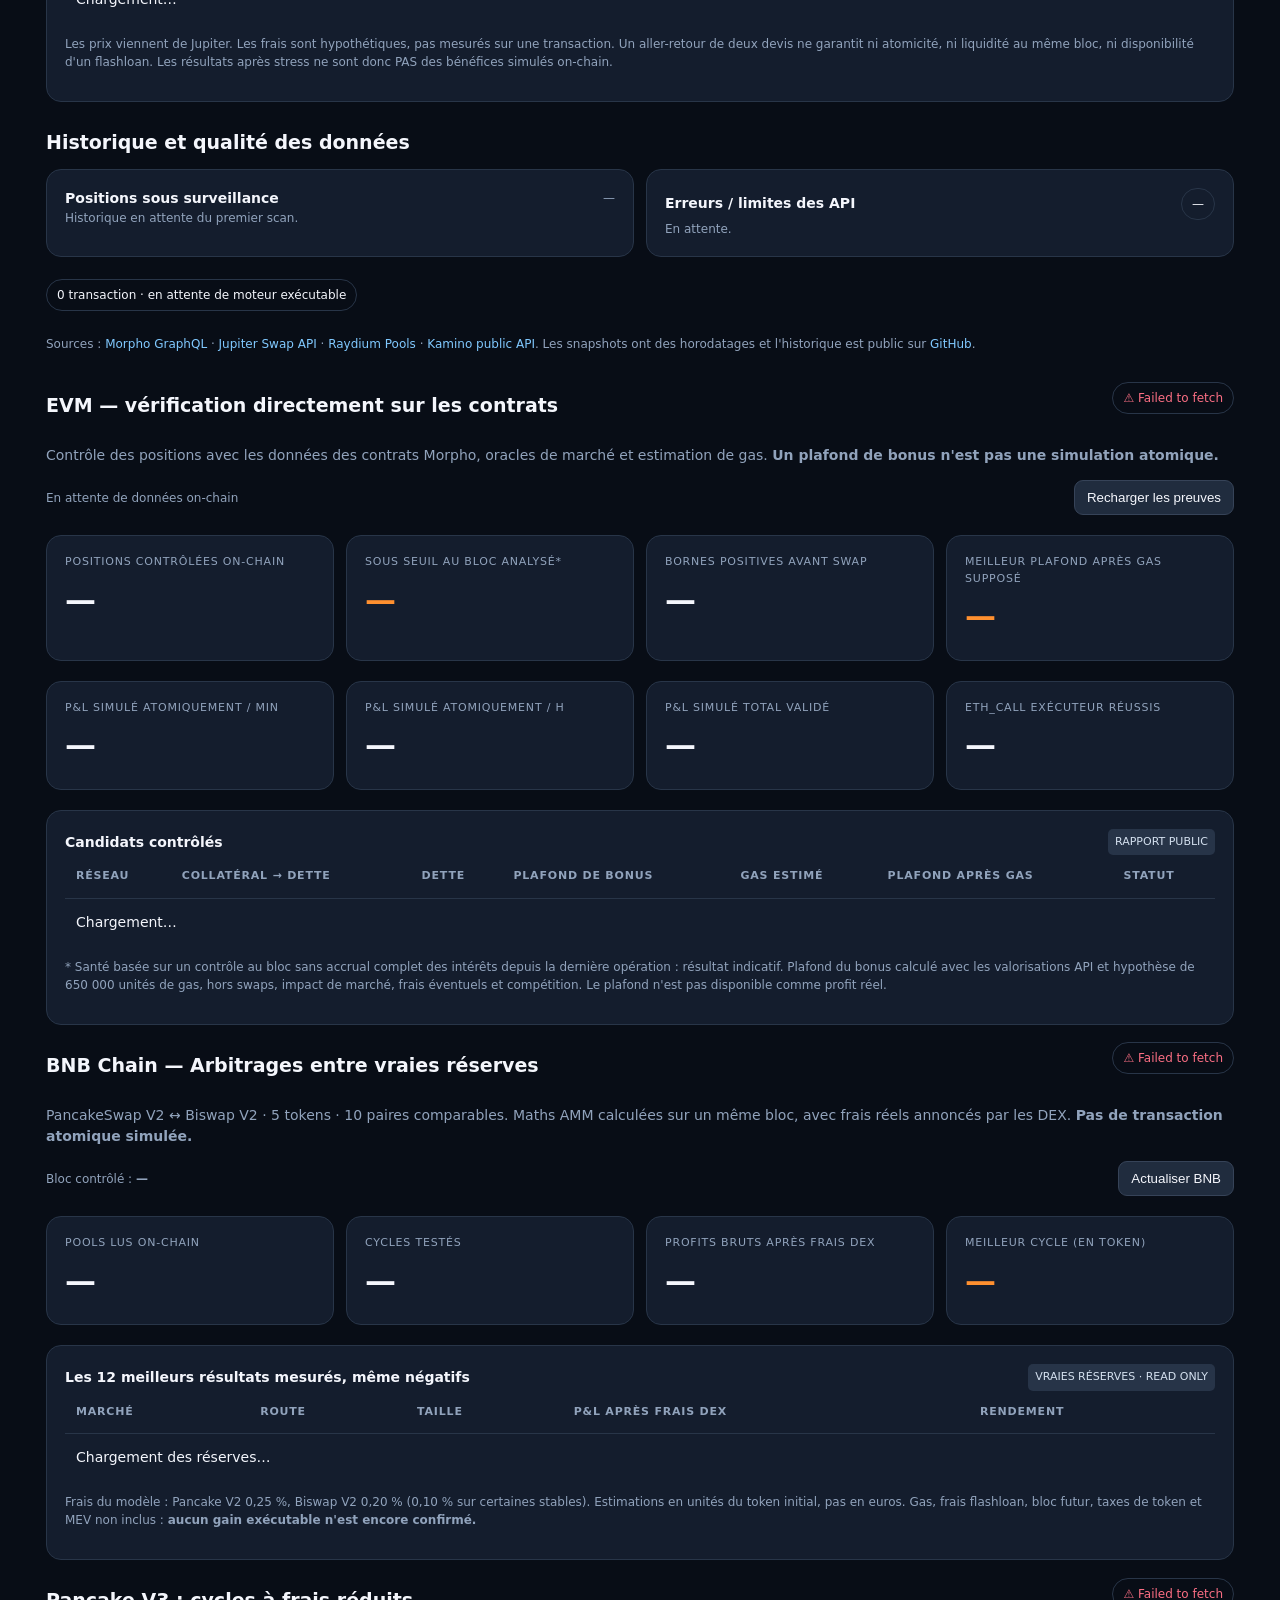
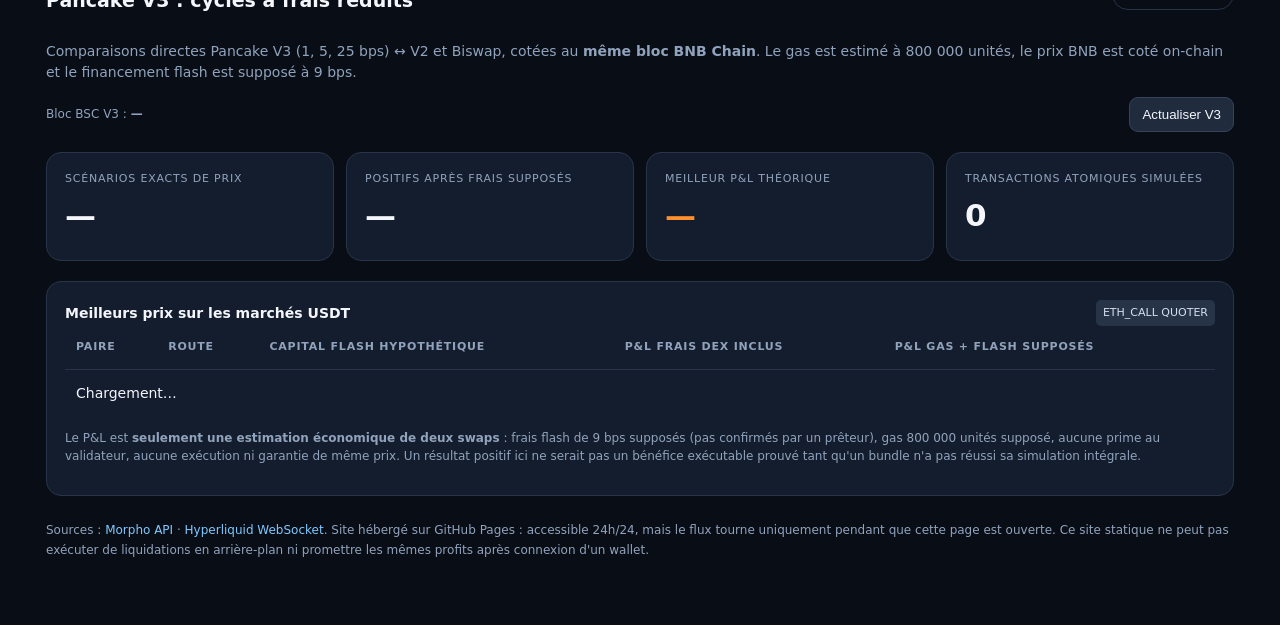
==== commit d9a185ae: "Surface TRON Energy buyer order vs supplier price evidence in public OMEGA dashboard" ====
--- a/omega/index.html
+++ b/omega/index.html
@@ -21,6 +21,28 @@
 <h1>Le flux réel. Pas de faux profits.</h1>
 <p class="sub">Radar live Hyperliquid + candidats liquidation Morpho Blue. Analyse ouverte sur téléphone, sans EC2 ni wallet.</p>
 <div class="toolbar"><span class="pill ok">● DONNÉES RÉELLES</span><span class="pill warn">SIMULATEUR EVM NON CONNECTÉ</span><span class="pill">AUCUN ORDRE ENVOYÉ</span></div>
+<section id="energyRouter" style="scroll-margin-top:20px">
+<div class="head"><h2>OMEGA ENERGY ROUTER — Ordres d'achat TRON</h2><span id="energyStatus" class="pill">Connexion au marché…</span></div>
+<p class="sub">Vrais ordres d'achat publics TronBid et TronEnergize, comparés aux devis de délégation d'Energy TronEnergyRent. <strong>Un écart de prix n'est pas une transaction exécutable :</strong> la marketplace exige une délégation éligible depuis un vendeur autorisé.</p>
+<div class="toolbar"><span class="caption">Dernier relevé : <strong id="energyAge">—</strong> · TRX : <strong id="energyFx">—</strong></span><button id="energyRefresh">Actualiser les prix</button></div>
+<div class="grid">
+<div class="card"><div class="label">Ordres acheteurs visibles</div><div class="big" id="energyBids">—</div><div class="caption">Carnets publics, sans portefeuille</div></div>
+<div class="card"><div class="label">Devis fournisseur comparés</div><div class="big" id="energyQuotes">—</div><div class="caption">Même durée, même quantité</div></div>
+<div class="card"><div class="label">Écarts de prix positifs</div><div class="big orange" id="energySpreads">—</div><div class="caption">Hypothèses non encaissables sans autorisation vendeur</div></div>
+<div class="card"><div class="label">Meilleur écart après commission supposée</div><div class="big orange" id="energyBestSpread">—</div><div class="caption">Prix théorique par ordre, non bénéfice validé</div></div>
+</div>
+<div class="grid">
+<div class="card"><div class="label">Bénéfice confirmé / minute</div><div class="big" id="energyMinute">—</div></div>
+<div class="card"><div class="label">Bénéfice confirmé / heure</div><div class="big" id="energyHour">—</div></div>
+<div class="card"><div class="label">Bénéfice confirmé · cumul</div><div class="big" id="energyTotal">—</div></div>
+<div class="card"><div class="label">Ordres réellement livrés par OMEGA</div><div class="big" id="energyExecuted">—</div></div>
+</div>
+<div class="box"><div class="head"><strong>Classement des écarts : marché acheteur ↔ fournisseur</strong><span class="tag">LECTURE SEULE</span></div>
+<div class="scroll"><table><thead><tr><th>Carnet</th><th>Durée</th><th>Energy restante</th><th>Prix demandé</th><th>Coût d'achat</th><th>Écart après commission hypothétique</th><th>Validation</th></tr></thead><tbody id="energyRows"><tr><td colspan="7">Chargement…</td></tr></tbody></table></div>
+<p class="caption">Calcul indicatif avec une retenue prudente de 20 % sur le prix acheteur. Le vrai taux vendeur peut varier. Le fournisseur doit pouvoir déléguer directement à l'adresse de destination et le marketplace doit attribuer le paiement à OMEGA ; <strong>ces conditions ne sont pas remplies actuellement</strong>. Ne pas engager de fonds sur la seule base d'un écart affiché.</p>
+<p class="caption" id="energyWhy"></p>
+<p class="caption"><a href="https://tronbid.com/en" target="_blank" rel="noopener noreferrer">Marché d'acheteurs TronBid ↗</a> · <a href="https://tronenergize.com" target="_blank" rel="noopener noreferrer">Ordres TronEnergize ↗</a> · <a href="https://github.com/seyit571/towy-demo/blob/main/omega/energy-router.py" target="_blank" rel="noopener noreferrer">Moteur et calculs ↗</a> · <a href="https://github.com/seyit571/towy-demo/blob/omega-data/omega/data/energy-router.json" target="_blank" rel="noopener noreferrer">Résultats horodatés ↗</a></p>
+</div></section>
 <section id="omegaCommander" style="scroll-margin-top:14px">
 <div class="head"><h2>OMEGA COMMANDER — Centre de capture multichaînes</h2><span class="pill" id="cmdStatus">Connexion au routeur…</span></div>
 <p class="sub">Dix sources vérifiées : candidats de liquidation sur Morpho, primes Sky/Curve/Beefy, soldes des transactions flash sur fork, ordres perpétuels Solana et cycles BNB optimisés. Le moteur classe les dossiers par <strong>marge économique, niveau de preuve et fraîcheur</strong>, sans convertir un volume de marché en bénéfice.</p>
@@ -457,4 +479,4 @@
  }catch(e){$('mstatus').textContent='⚠ '+String(e.message).slice(0,45);$('mstatus').className='pill red';$('pipe').textContent='ERREUR API';}finally{clearTimeout(timeout);loading=false}
 }
 $('reload').onclick=morpho;$('chain').onchange=morpho;$('hf').onchange=morpho;connect();setInterval(draw,1000);morpho();setInterval(morpho,30000);
-</script><script src="./sky-ui.js" defer></script><script src="./keepers-ui.js" defer></script><script src="./scanner-ui.js" defer></script><script src="./evm-ui.js" defer></script><script src="./bsc-ui.js" defer></script><script src="./bsc-v3-ui.js" defer></script><script src="./atomic-ui.js" defer></script><script src="./truth-ui.js" defer></script><script src="./beefy-base-ui.js" defer></script><script src="./base-beefy-ui.js" defer></script><script src="./beefy-ui.js" defer></script><script src="./triangles-ui.js" defer></script><script src="./bigflow.js" defer></script><script src="./solana-keepers-ui.js" defer></script><script src="./velocity-l3.js" defer></script><script src="./commander-ui.js" defer></script><script src="./capture-ui.js" defer></script><script src="./overview.js" defer></script></body></html>+</script><script src="./sky-ui.js" defer></script><script src="./keepers-ui.js" defer></script><script src="./scanner-ui.js" defer></script><script src="./evm-ui.js" defer></script><script src="./bsc-ui.js" defer></script><script src="./bsc-v3-ui.js" defer></script><script src="./atomic-ui.js" defer></script><script src="./truth-ui.js" defer></script><script src="./beefy-base-ui.js" defer></script><script src="./base-beefy-ui.js" defer></script><script src="./beefy-ui.js" defer></script><script src="./triangles-ui.js" defer></script><script src="./bigflow.js" defer></script><script src="./solana-keepers-ui.js" defer></script><script src="./velocity-l3.js" defer></script><script src="./energy-router-ui.js" defer></script><script src="./commander-ui.js" defer></script><script src="./capture-ui.js" defer></script><script src="./overview.js" defer></script></body></html>
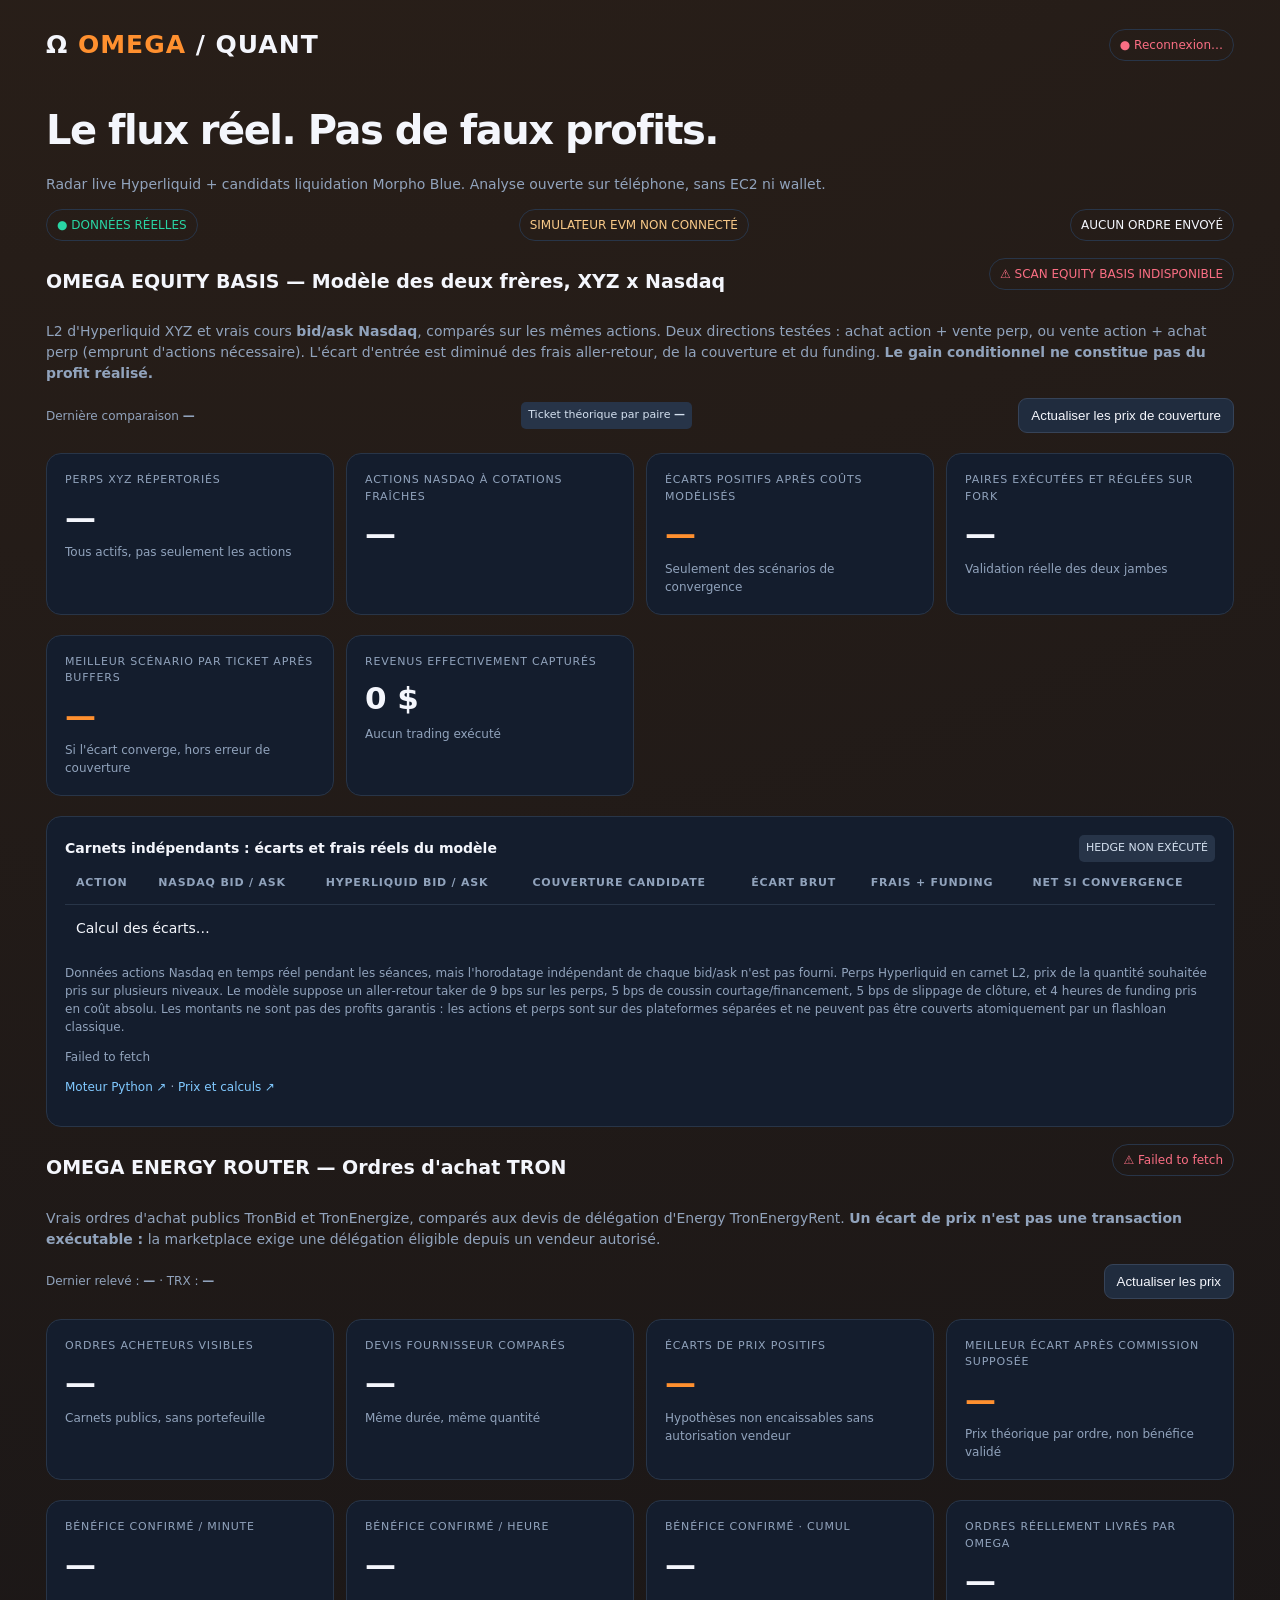
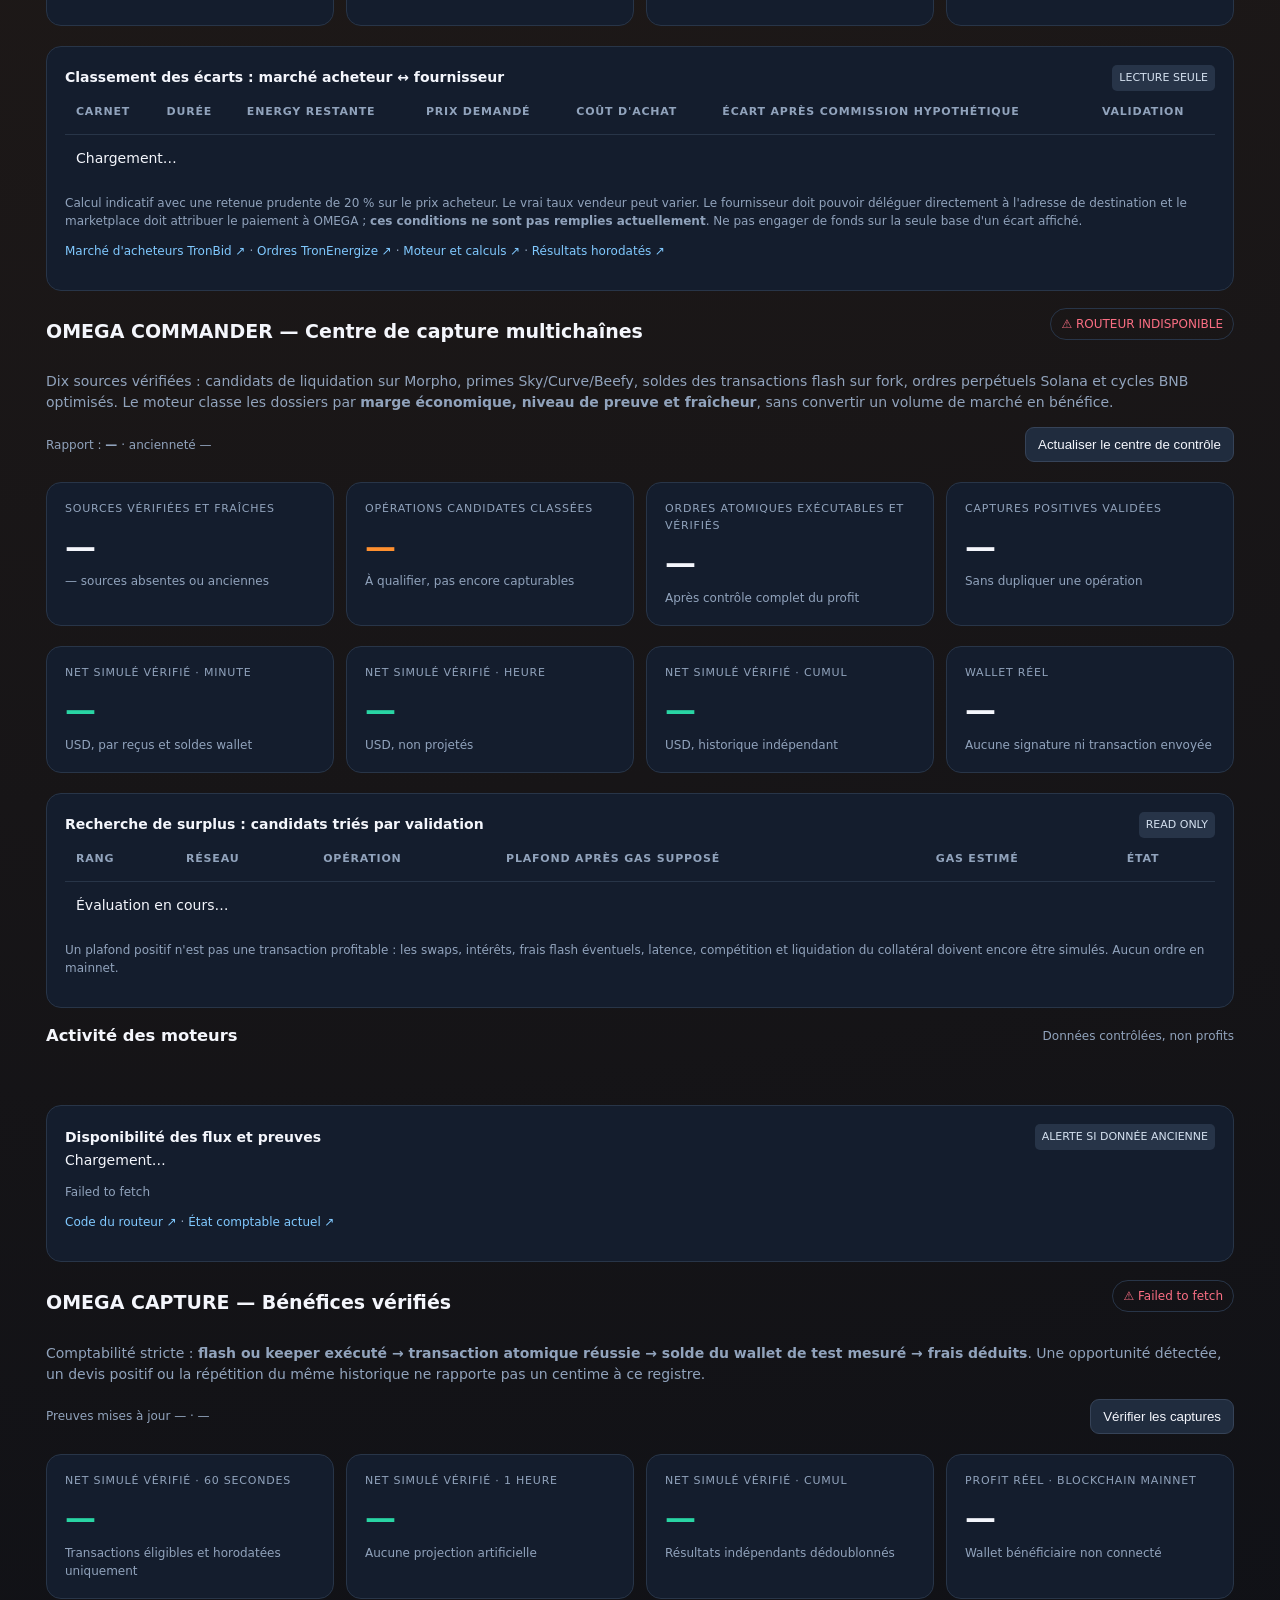
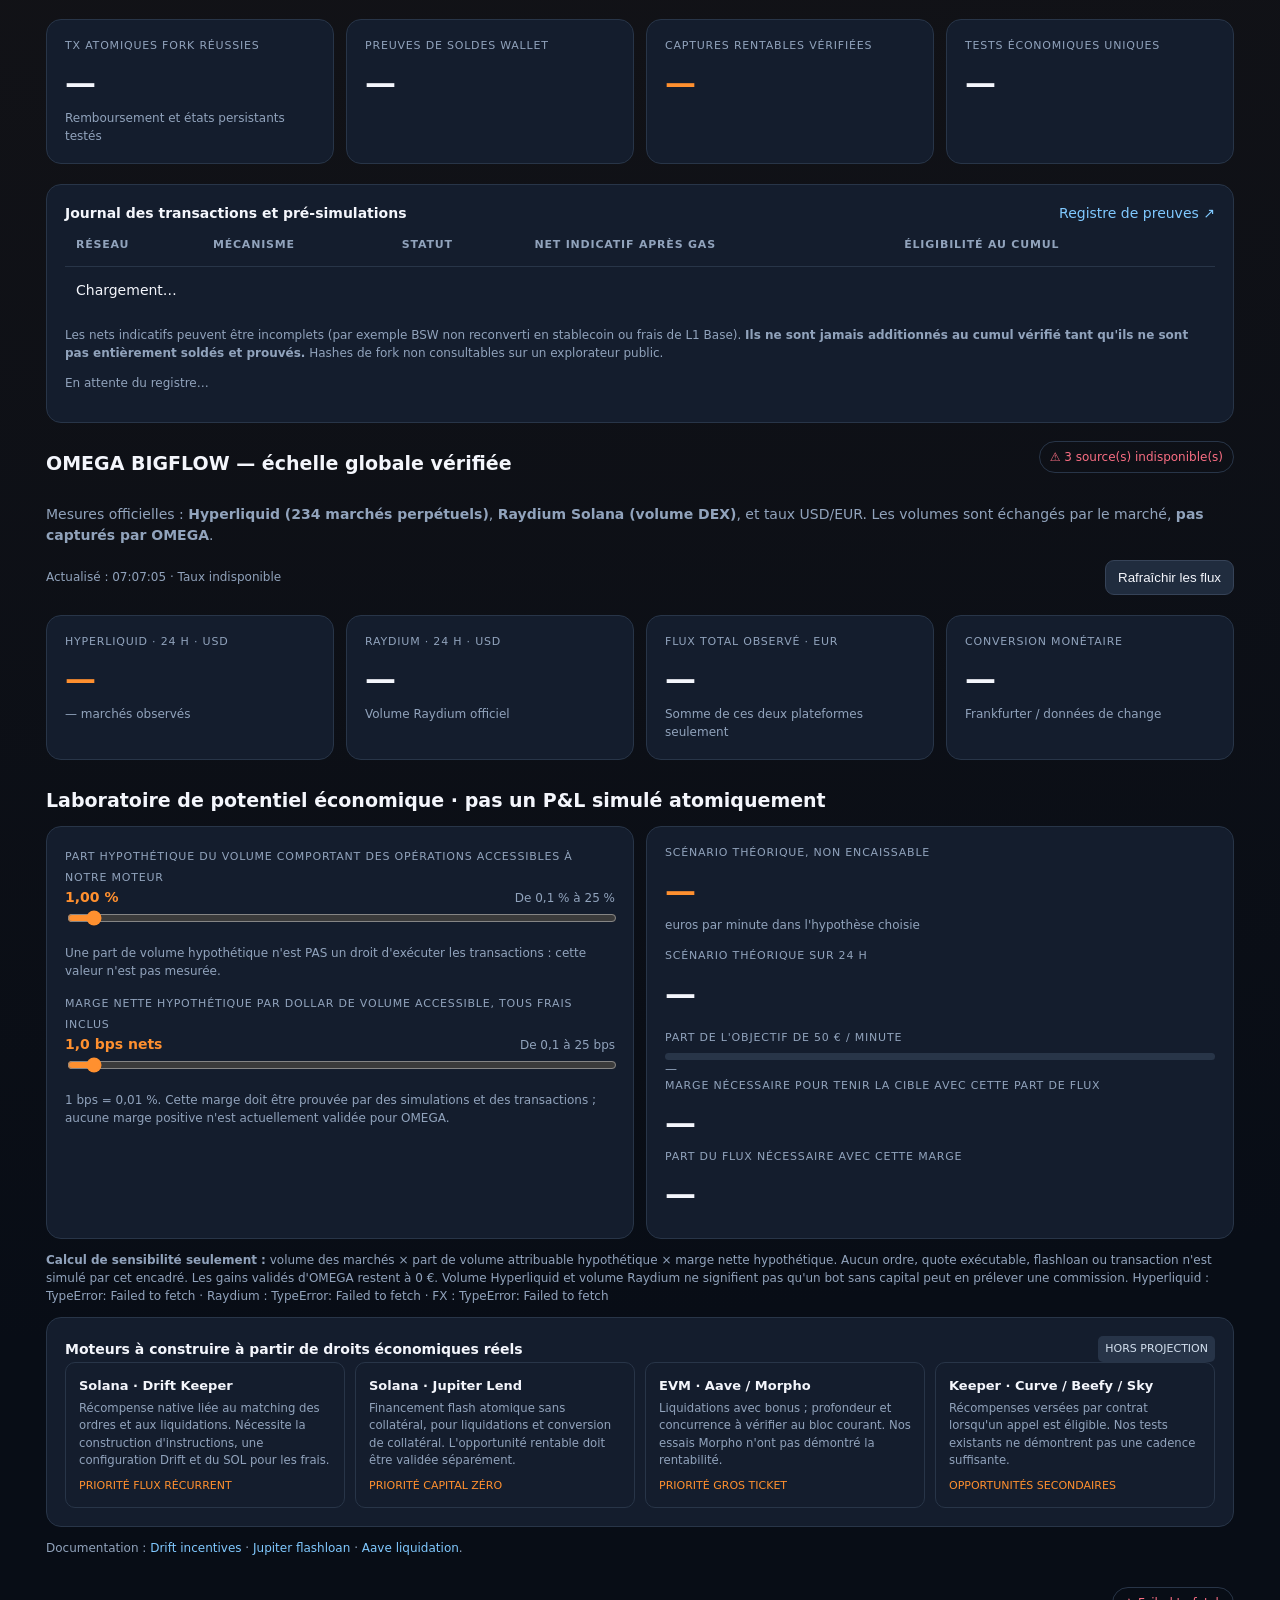
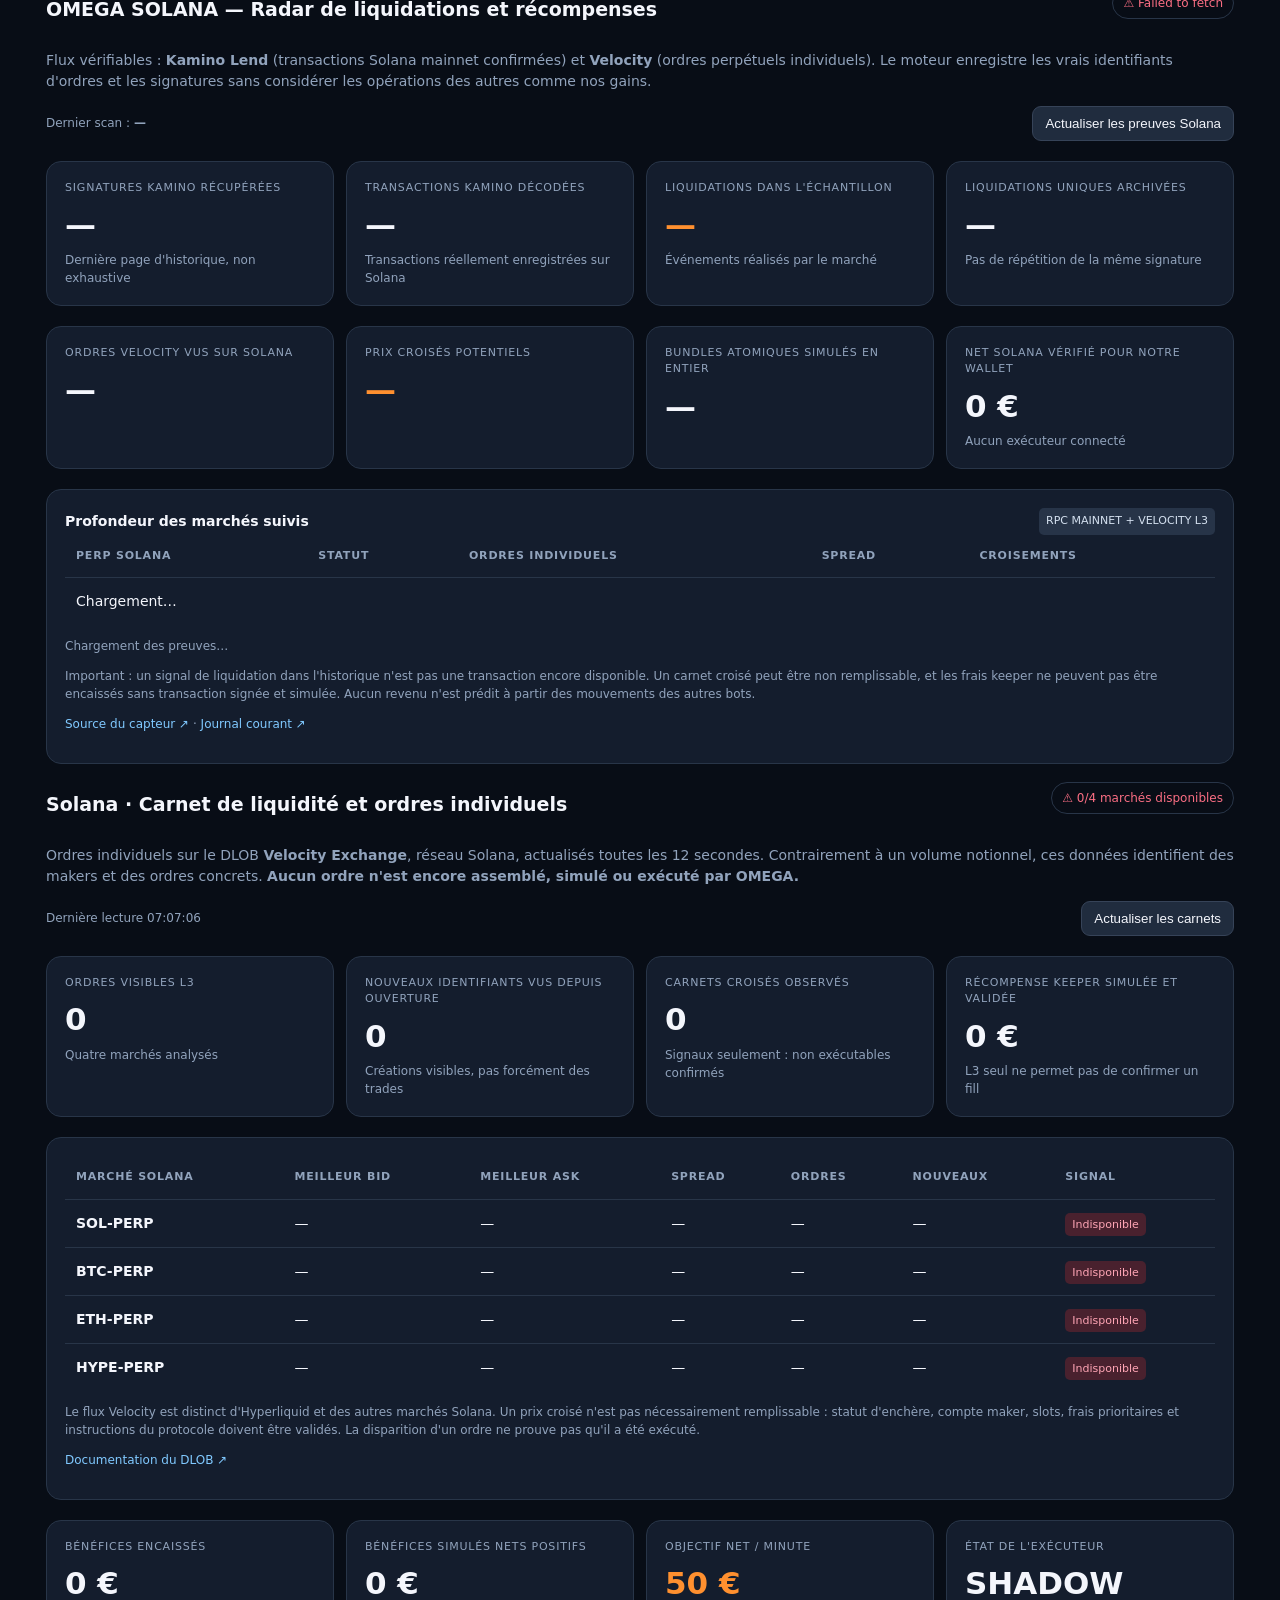
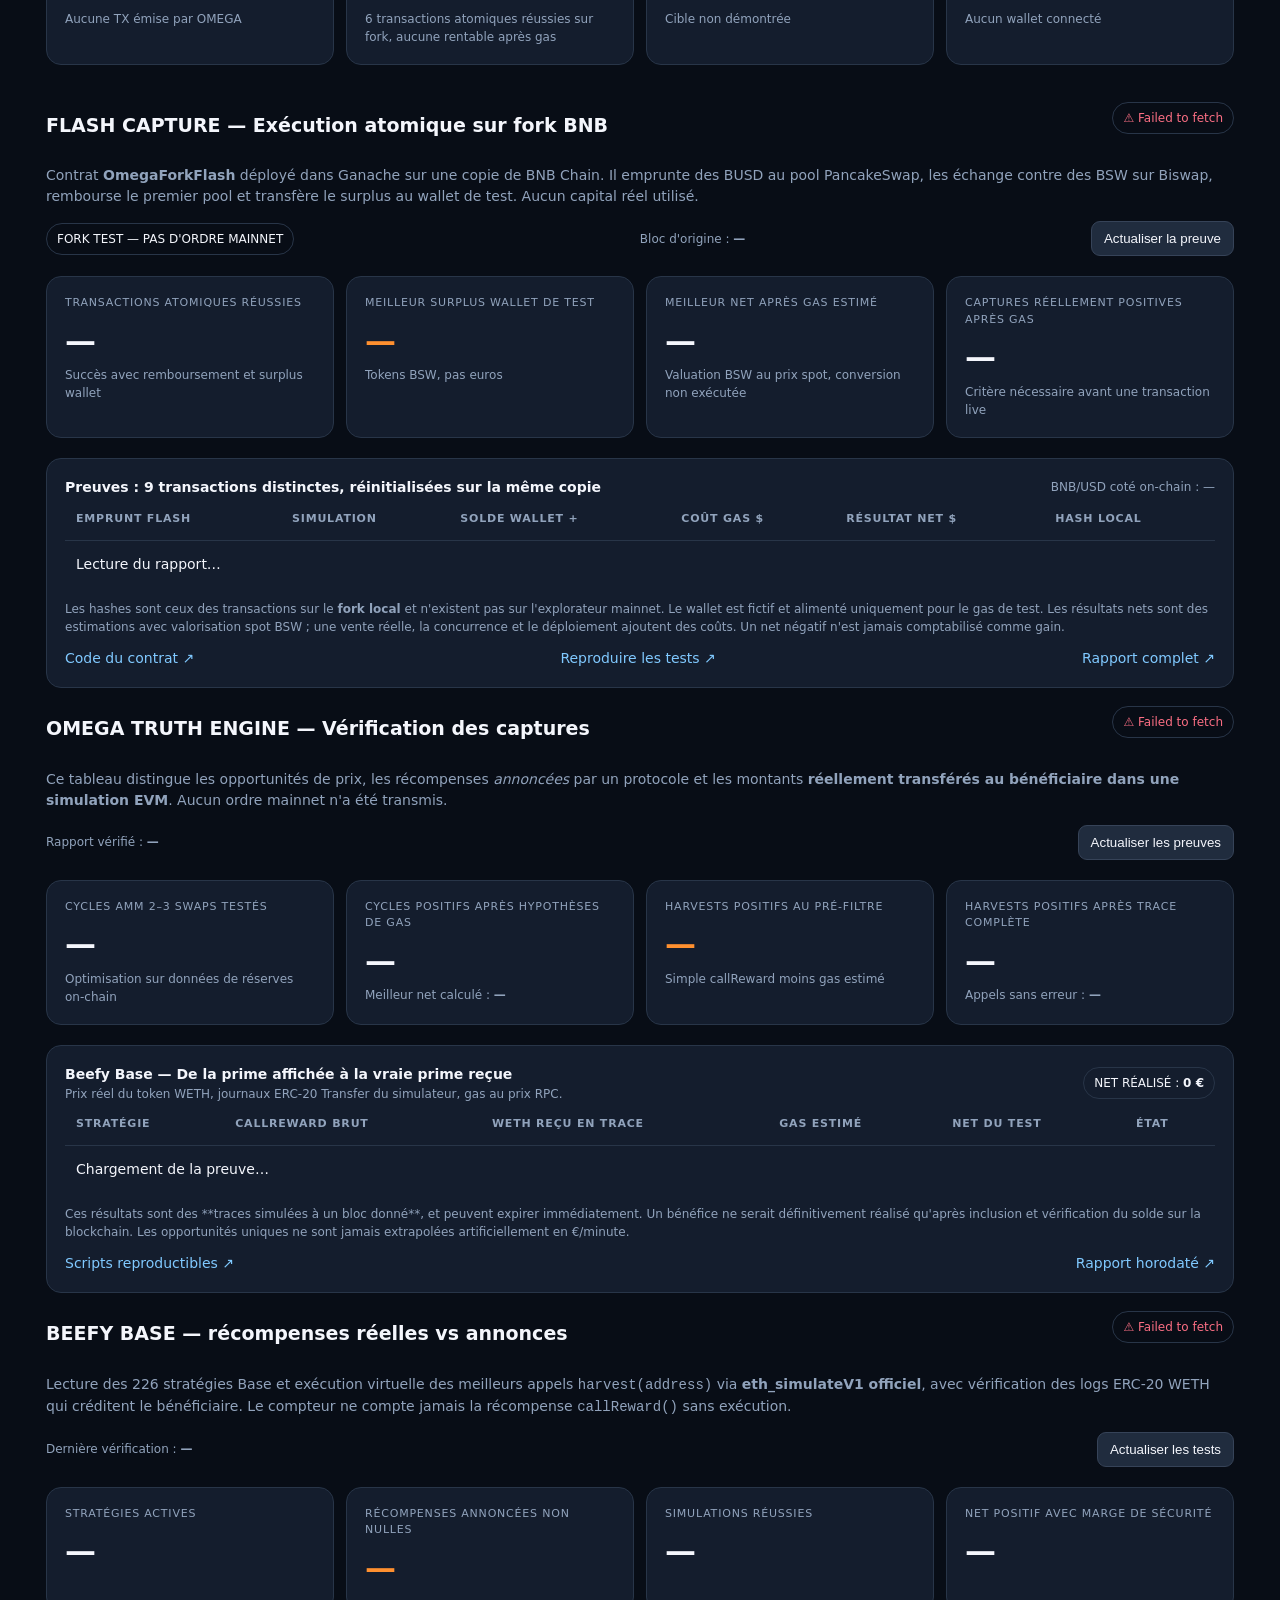
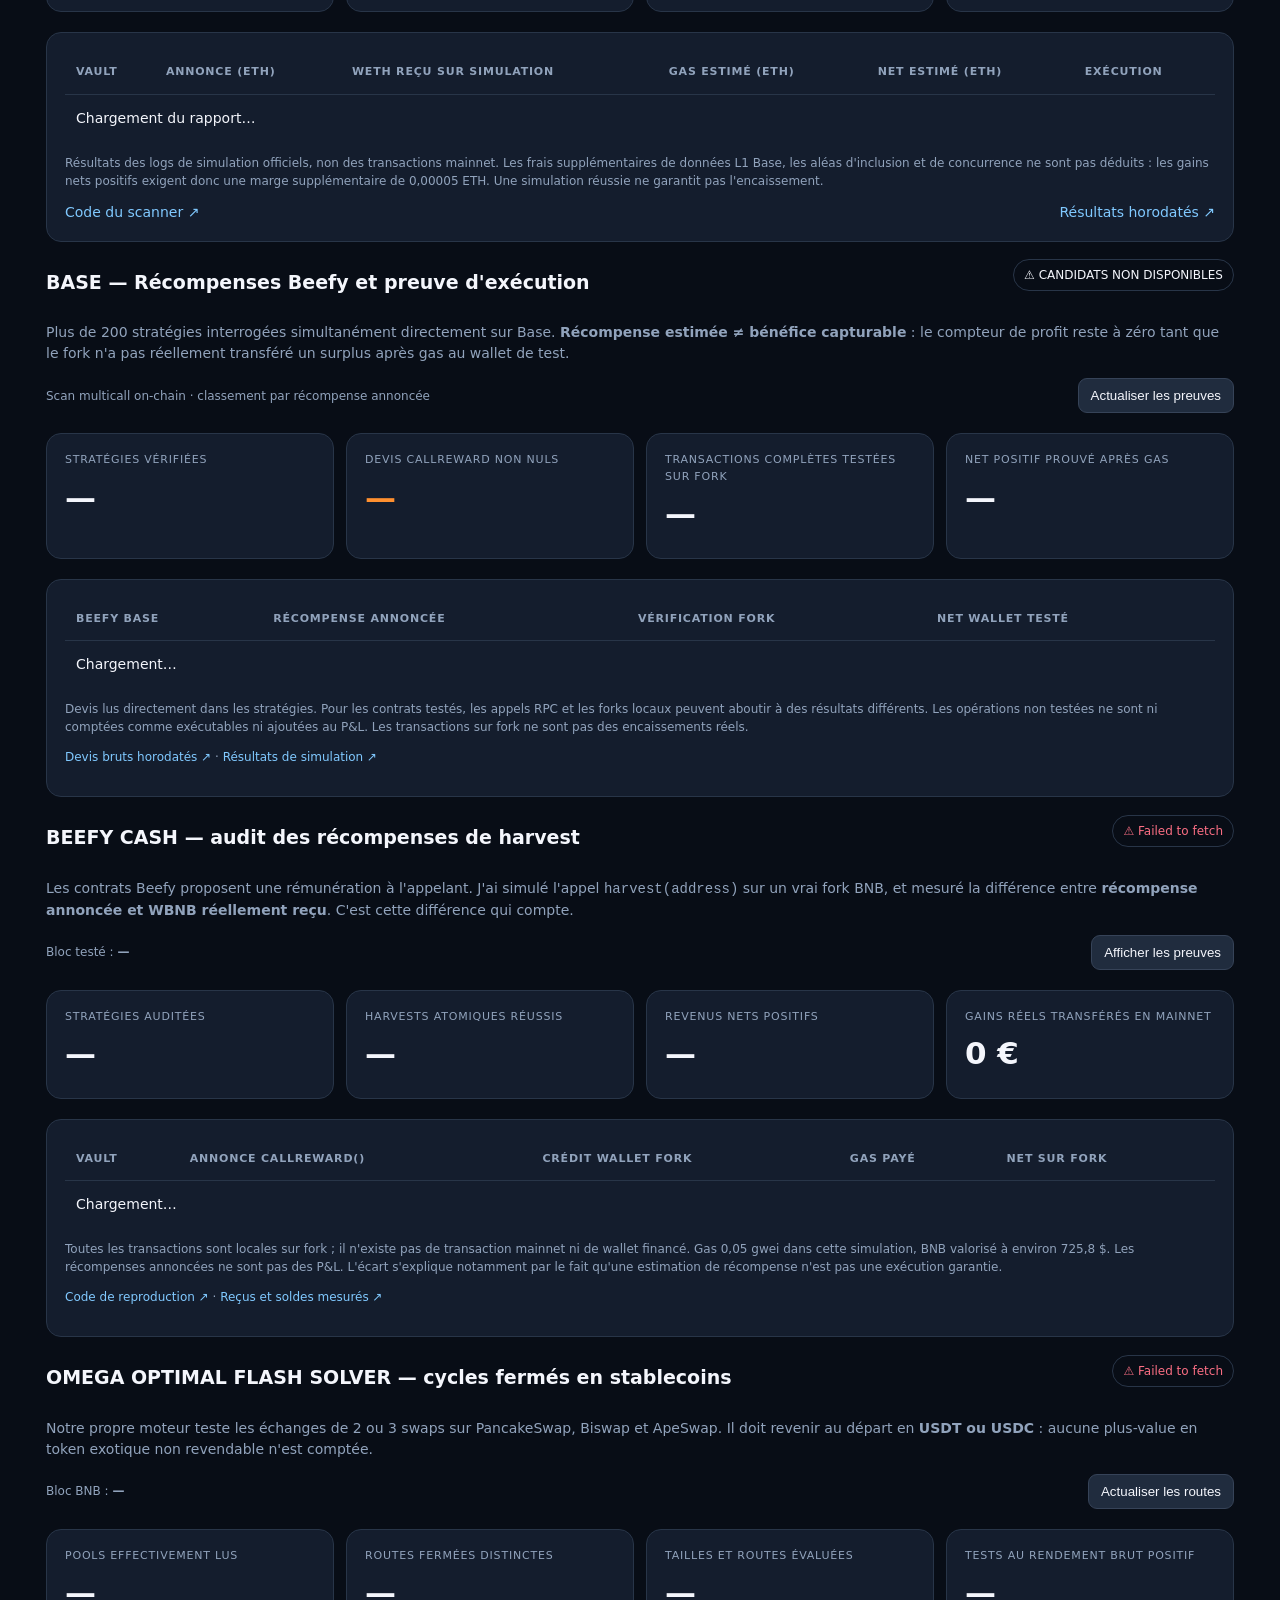
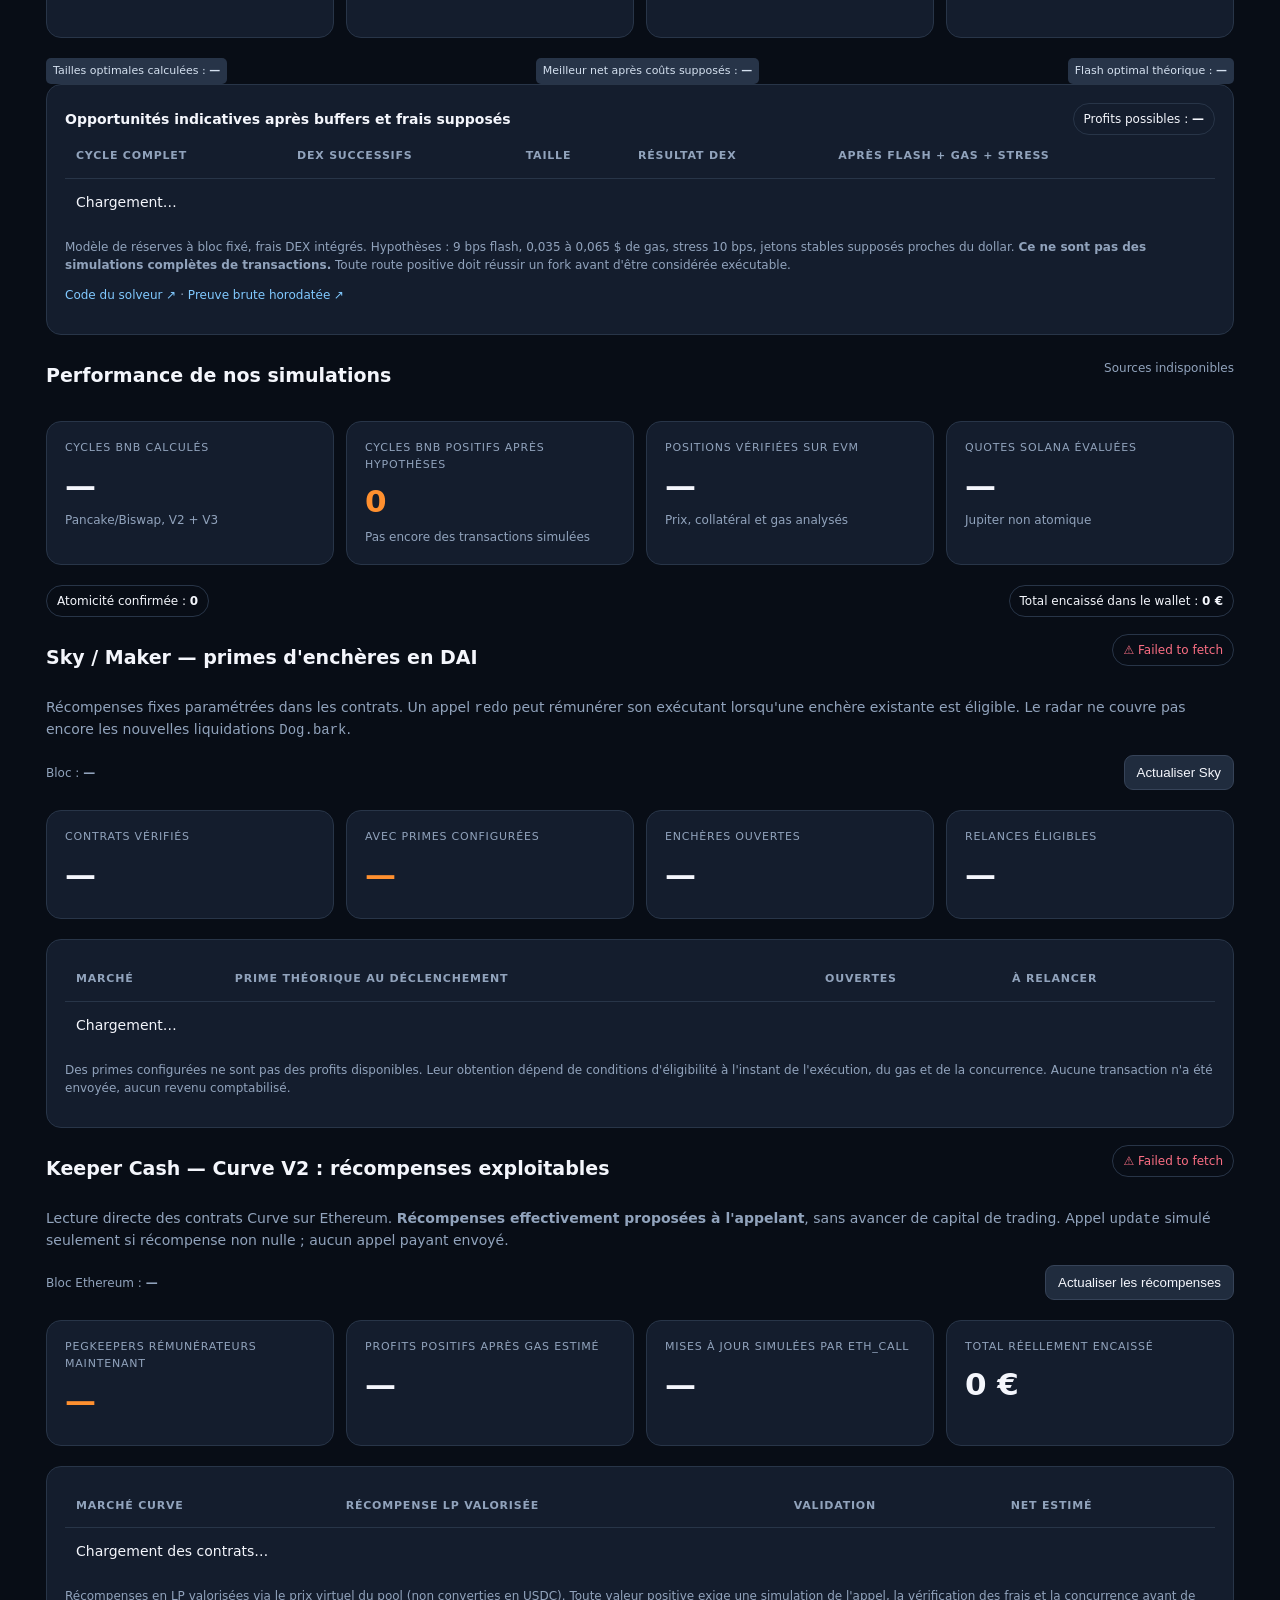
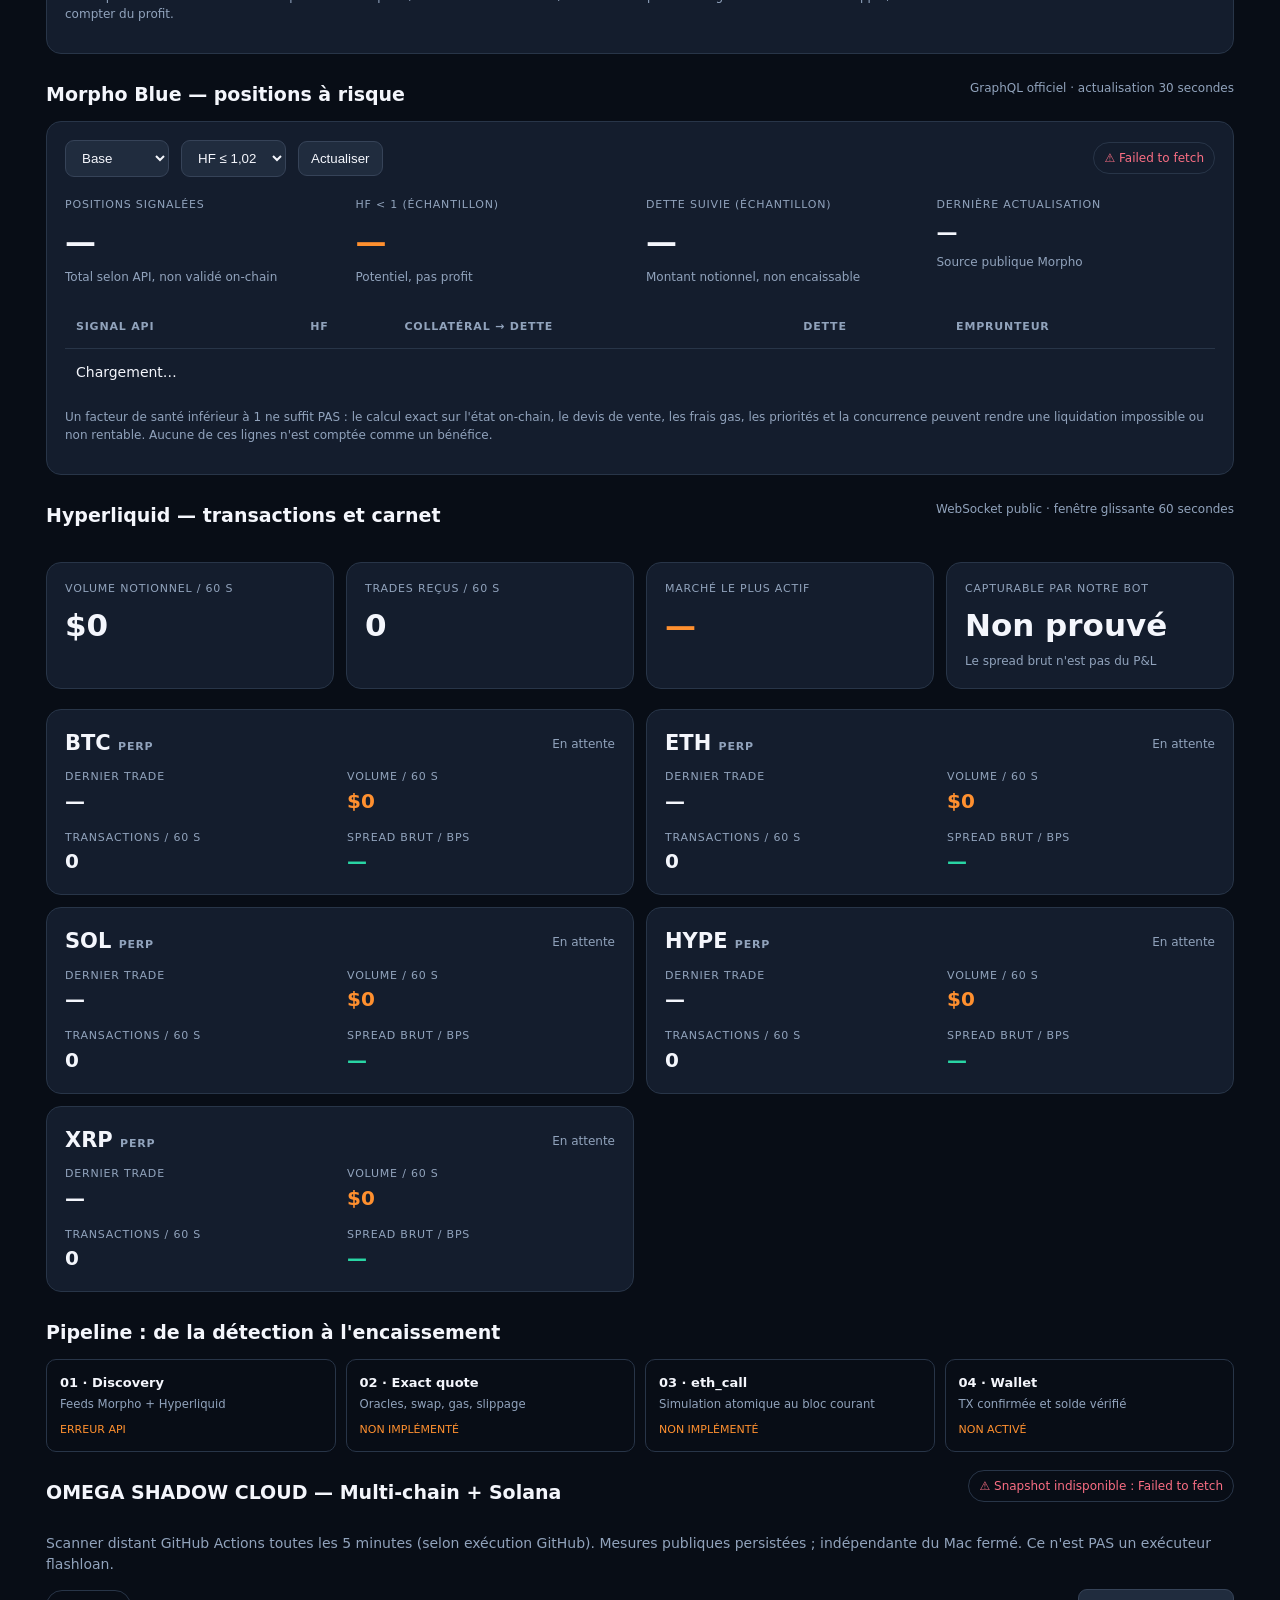
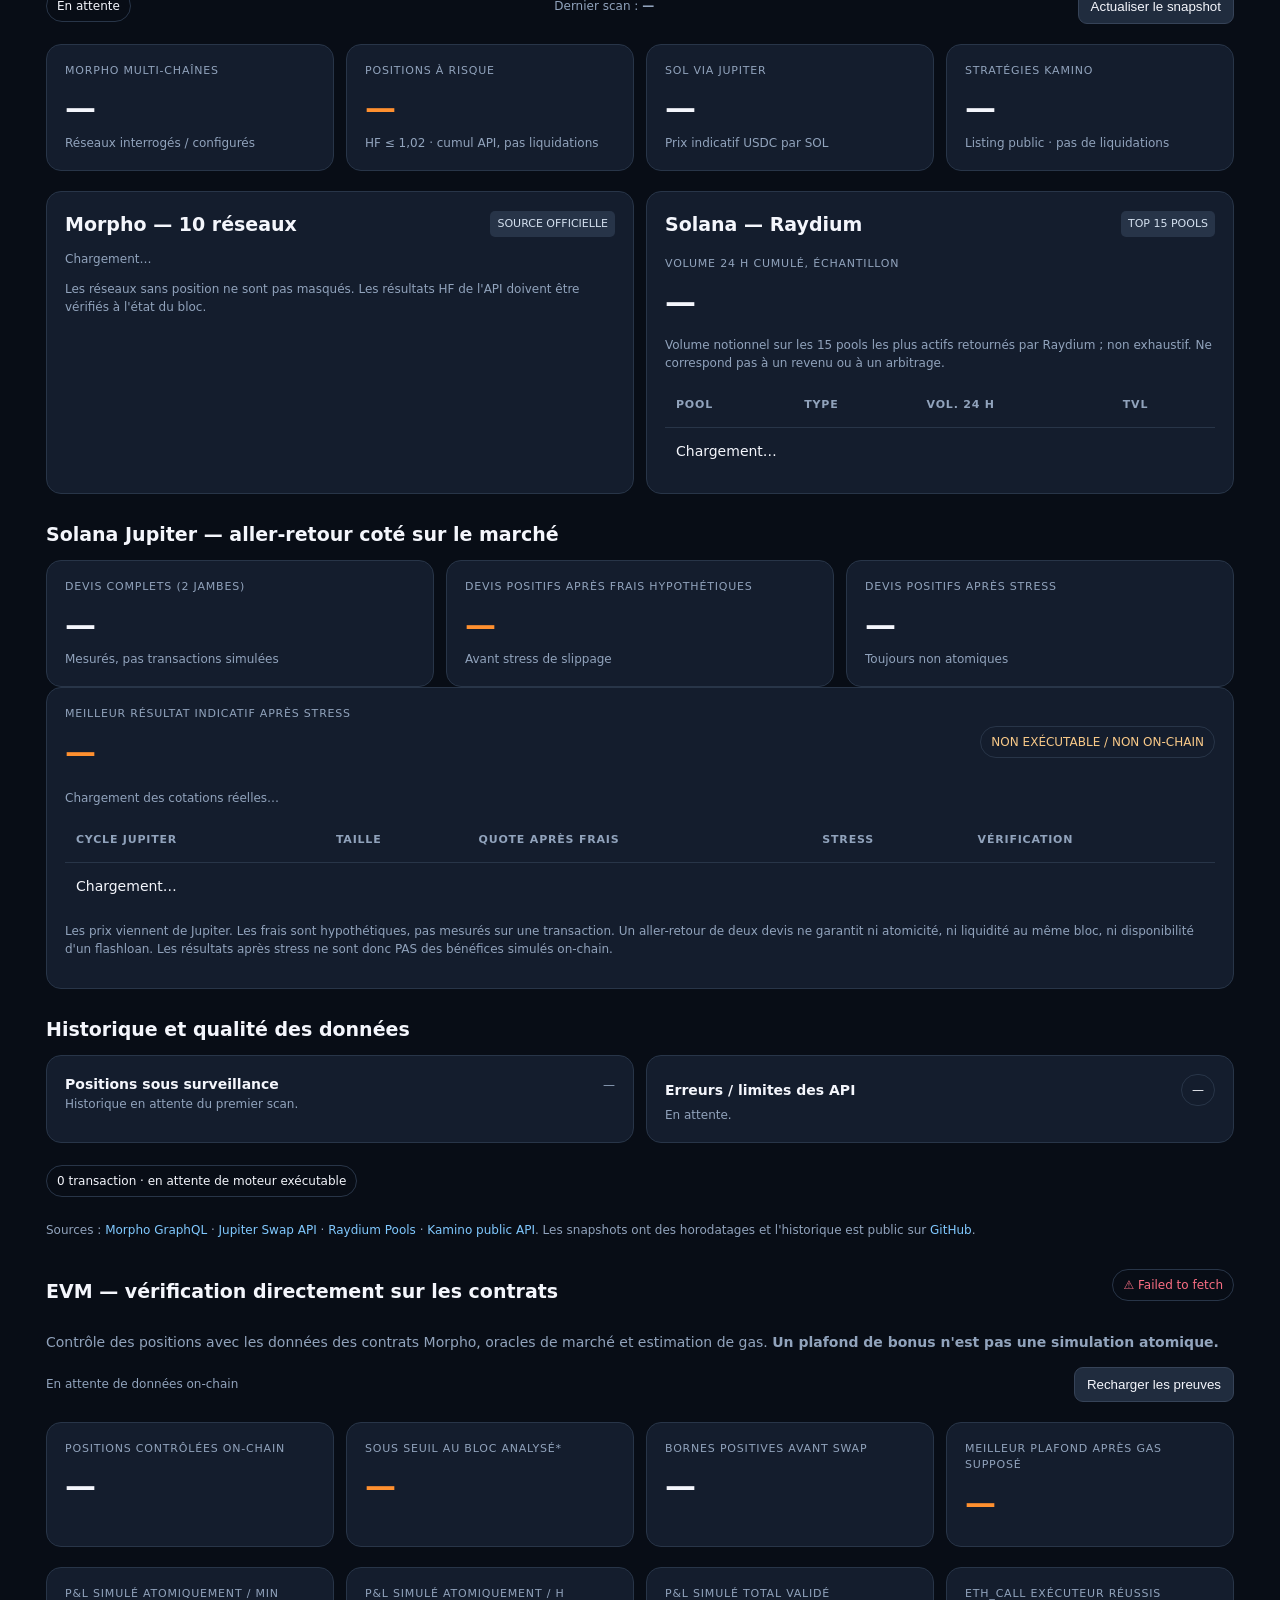
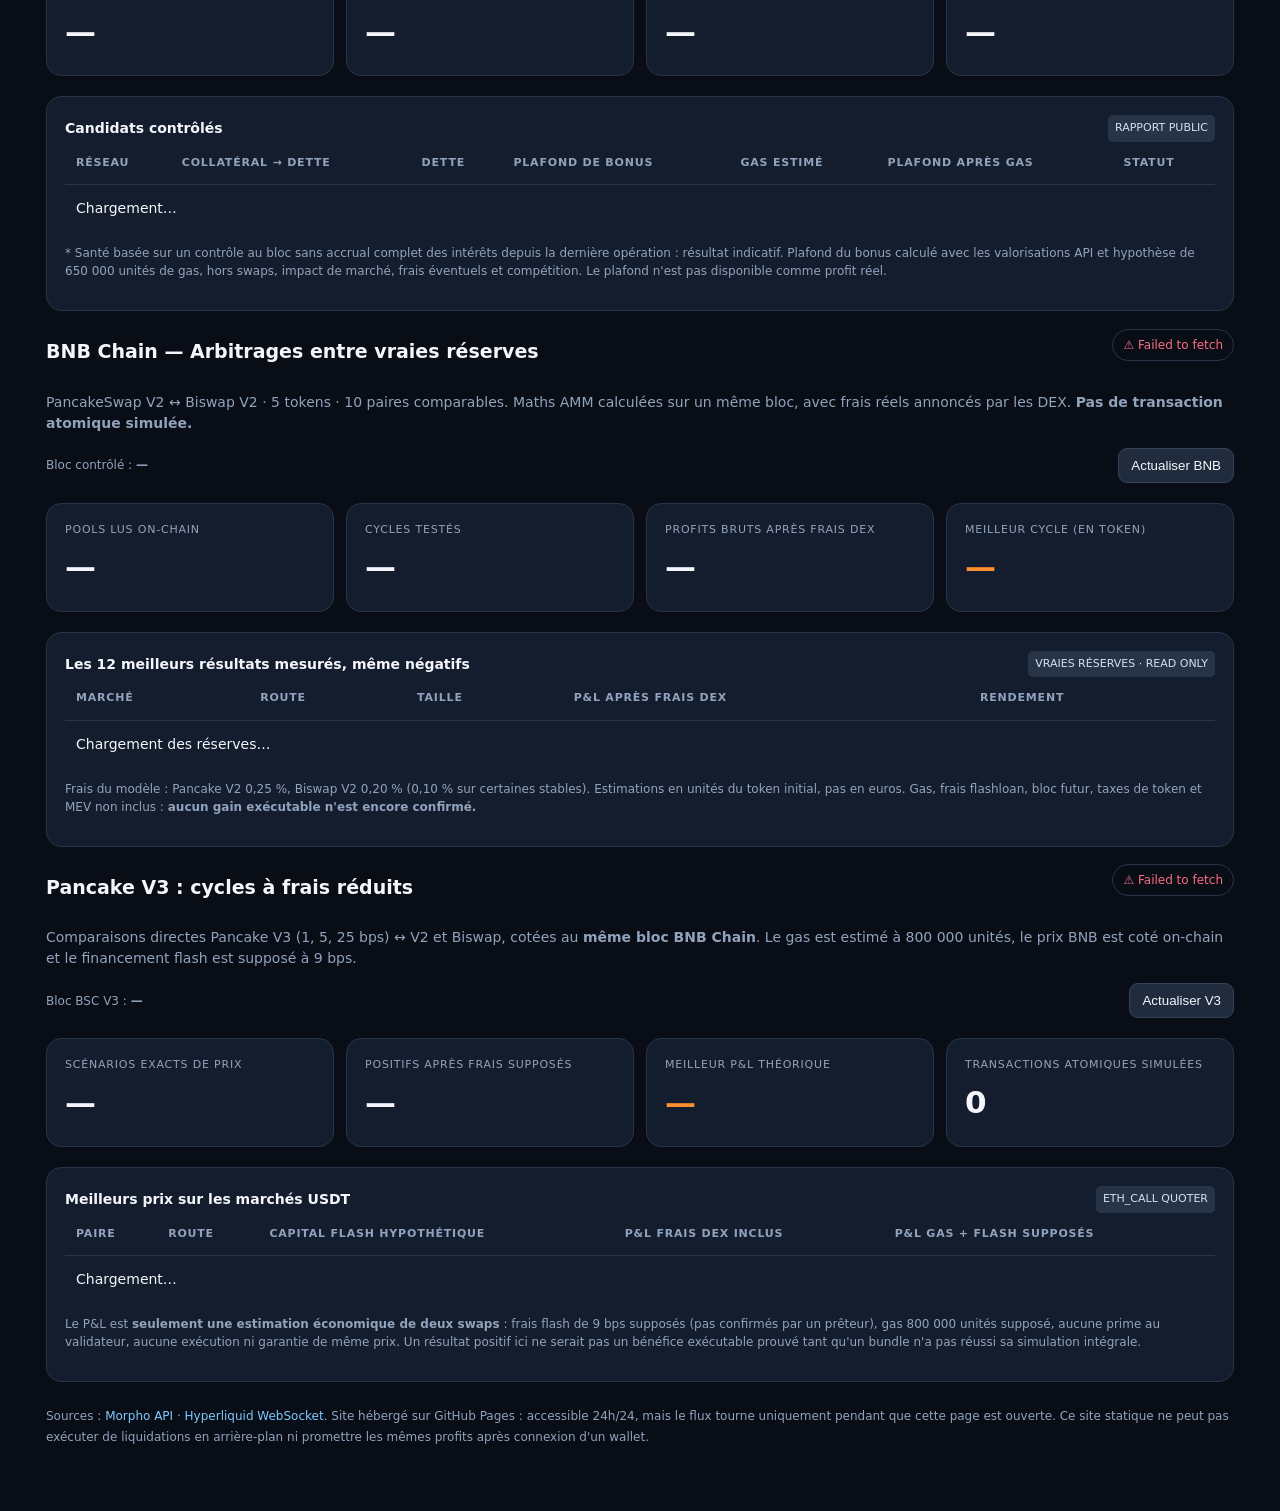
==== commit 83046b8c: "Add cross-venue equity-perp basis spread analysis above cash capture ledgers in OMEGA" ====
--- a/omega/index.html
+++ b/omega/index.html
@@ -21,6 +21,25 @@
 <h1>Le flux réel. Pas de faux profits.</h1>
 <p class="sub">Radar live Hyperliquid + candidats liquidation Morpho Blue. Analyse ouverte sur téléphone, sans EC2 ni wallet.</p>
 <div class="toolbar"><span class="pill ok">● DONNÉES RÉELLES</span><span class="pill warn">SIMULATEUR EVM NON CONNECTÉ</span><span class="pill">AUCUN ORDRE ENVOYÉ</span></div>
+<section id="equityBasisLab" style="scroll-margin-top:15px">
+<div class="head"><h2>OMEGA EQUITY BASIS — Modèle des deux frères, XYZ x Nasdaq</h2><span class="pill" id="eqStatus">Connexion aux deux marchés…</span></div>
+<p class="sub">L2 d'Hyperliquid XYZ et vrais cours <strong>bid/ask Nasdaq</strong>, comparés sur les mêmes actions. Deux directions testées : achat action + vente perp, ou vente action + achat perp (emprunt d'actions nécessaire). L'écart d'entrée est diminué des frais aller-retour, de la couverture et du funding. <strong>Le gain conditionnel ne constitue pas du profit réalisé.</strong></p>
+<div class="toolbar"><span class="caption">Dernière comparaison <strong id="eqLastScan">—</strong></span><span class="tag">Ticket théorique par paire <strong id="eqCapital">—</strong></span><button id="eqRefresh">Actualiser les prix de couverture</button></div>
+<div class="grid">
+<div class="card"><div class="label">Perps XYZ répertoriés</div><div class="big" id="eqUniverse">—</div><div class="caption">Tous actifs, pas seulement les actions</div></div>
+<div class="card"><div class="label">Actions Nasdaq à cotations fraîches</div><div class="big" id="eqSymbols">—</div></div>
+<div class="card"><div class="label">Écarts positifs après coûts modélisés</div><div class="big orange" id="eqTheoretical">—</div><div class="caption">Seulement des scénarios de convergence</div></div>
+<div class="card"><div class="label">Paires exécutées et réglées sur fork</div><div class="big" id="eqValidated">—</div><div class="caption">Validation réelle des deux jambes</div></div>
+</div>
+<div class="grid">
+<div class="card"><div class="label">Meilleur scénario par ticket après buffers</div><div class="big orange" id="eqBest">—</div><div class="caption">Si l'écart converge, hors erreur de couverture</div></div>
+<div class="card"><div class="label">Revenus effectivement capturés</div><div class="big">0 $</div><div class="caption">Aucun trading exécuté</div></div>
+</div>
+<div class="box"><div class="head"><strong>Carnets indépendants : écarts et frais réels du modèle</strong><span class="tag">HEDGE NON EXÉCUTÉ</span></div>
+<div class="scroll"><table><thead><tr><th>Action</th><th>Nasdaq bid / ask</th><th>Hyperliquid bid / ask</th><th>Couverture candidate</th><th>Écart brut</th><th>Frais + funding</th><th>Net si convergence</th></tr></thead><tbody id="eqRows"><tr><td colspan="7">Calcul des écarts…</td></tr></tbody></table></div>
+<p class="caption">Données actions Nasdaq en temps réel pendant les séances, mais l'horodatage indépendant de chaque bid/ask n'est pas fourni. Perps Hyperliquid en carnet L2, prix de la quantité souhaitée pris sur plusieurs niveaux. Le modèle suppose un aller-retour taker de 9 bps sur les perps, 5 bps de coussin courtage/financement, 5 bps de slippage de clôture, et 4 heures de funding pris en coût absolu. Les montants ne sont pas des profits garantis : les actions et perps sont sur des plateformes séparées et ne peuvent pas être couverts atomiquement par un flashloan classique.</p>
+<p class="caption" id="eqErrors">En attente des preuves…</p>
+<p class="caption"><a href="https://github.com/seyit571/towy-demo/blob/main/omega/equity-basis.py" target="_blank" rel="noopener noreferrer">Moteur Python ↗</a> · <a href="https://github.com/seyit571/towy-demo/blob/omega-data/omega/data/equity-basis.json" target="_blank" rel="noopener noreferrer">Prix et calculs ↗</a></p></div></section>
 <section id="energyRouter" style="scroll-margin-top:20px">
 <div class="head"><h2>OMEGA ENERGY ROUTER — Ordres d'achat TRON</h2><span id="energyStatus" class="pill">Connexion au marché…</span></div>
 <p class="sub">Vrais ordres d'achat publics TronBid et TronEnergize, comparés aux devis de délégation d'Energy TronEnergyRent. <strong>Un écart de prix n'est pas une transaction exécutable :</strong> la marketplace exige une délégation éligible depuis un vendeur autorisé.</p>
@@ -479,4 +498,4 @@
  }catch(e){$('mstatus').textContent='⚠ '+String(e.message).slice(0,45);$('mstatus').className='pill red';$('pipe').textContent='ERREUR API';}finally{clearTimeout(timeout);loading=false}
 }
 $('reload').onclick=morpho;$('chain').onchange=morpho;$('hf').onchange=morpho;connect();setInterval(draw,1000);morpho();setInterval(morpho,30000);
-</script><script src="./sky-ui.js" defer></script><script src="./keepers-ui.js" defer></script><script src="./scanner-ui.js" defer></script><script src="./evm-ui.js" defer></script><script src="./bsc-ui.js" defer></script><script src="./bsc-v3-ui.js" defer></script><script src="./atomic-ui.js" defer></script><script src="./truth-ui.js" defer></script><script src="./beefy-base-ui.js" defer></script><script src="./base-beefy-ui.js" defer></script><script src="./beefy-ui.js" defer></script><script src="./triangles-ui.js" defer></script><script src="./bigflow.js" defer></script><script src="./solana-keepers-ui.js" defer></script><script src="./velocity-l3.js" defer></script><script src="./energy-router-ui.js" defer></script><script src="./commander-ui.js" defer></script><script src="./capture-ui.js" defer></script><script src="./overview.js" defer></script></body></html>+</script><script src="./sky-ui.js" defer></script><script src="./keepers-ui.js" defer></script><script src="./scanner-ui.js" defer></script><script src="./evm-ui.js" defer></script><script src="./bsc-ui.js" defer></script><script src="./bsc-v3-ui.js" defer></script><script src="./atomic-ui.js" defer></script><script src="./truth-ui.js" defer></script><script src="./beefy-base-ui.js" defer></script><script src="./base-beefy-ui.js" defer></script><script src="./beefy-ui.js" defer></script><script src="./triangles-ui.js" defer></script><script src="./bigflow.js" defer></script><script src="./solana-keepers-ui.js" defer></script><script src="./velocity-l3.js" defer></script><script src="./equity-basis-ui.js" defer></script><script src="./energy-router-ui.js" defer></script><script src="./commander-ui.js" defer></script><script src="./capture-ui.js" defer></script><script src="./overview.js" defer></script></body></html>
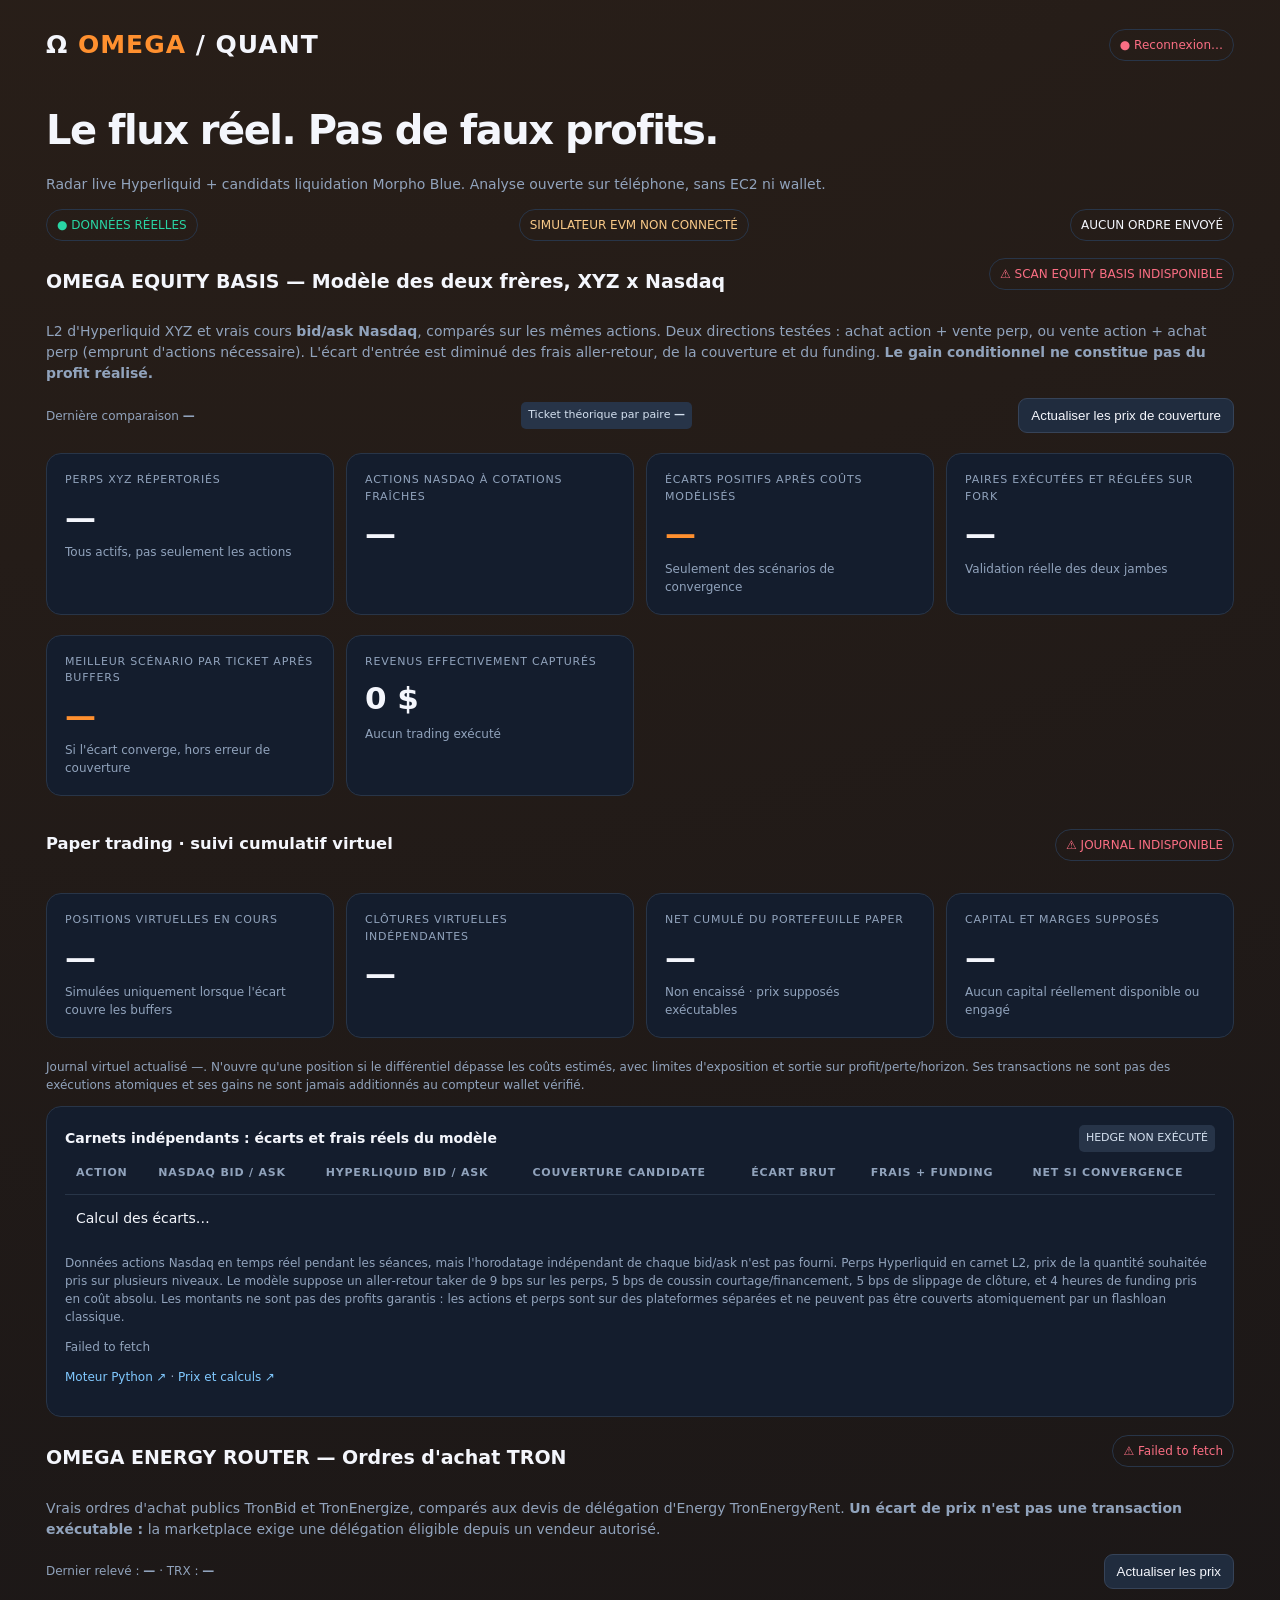
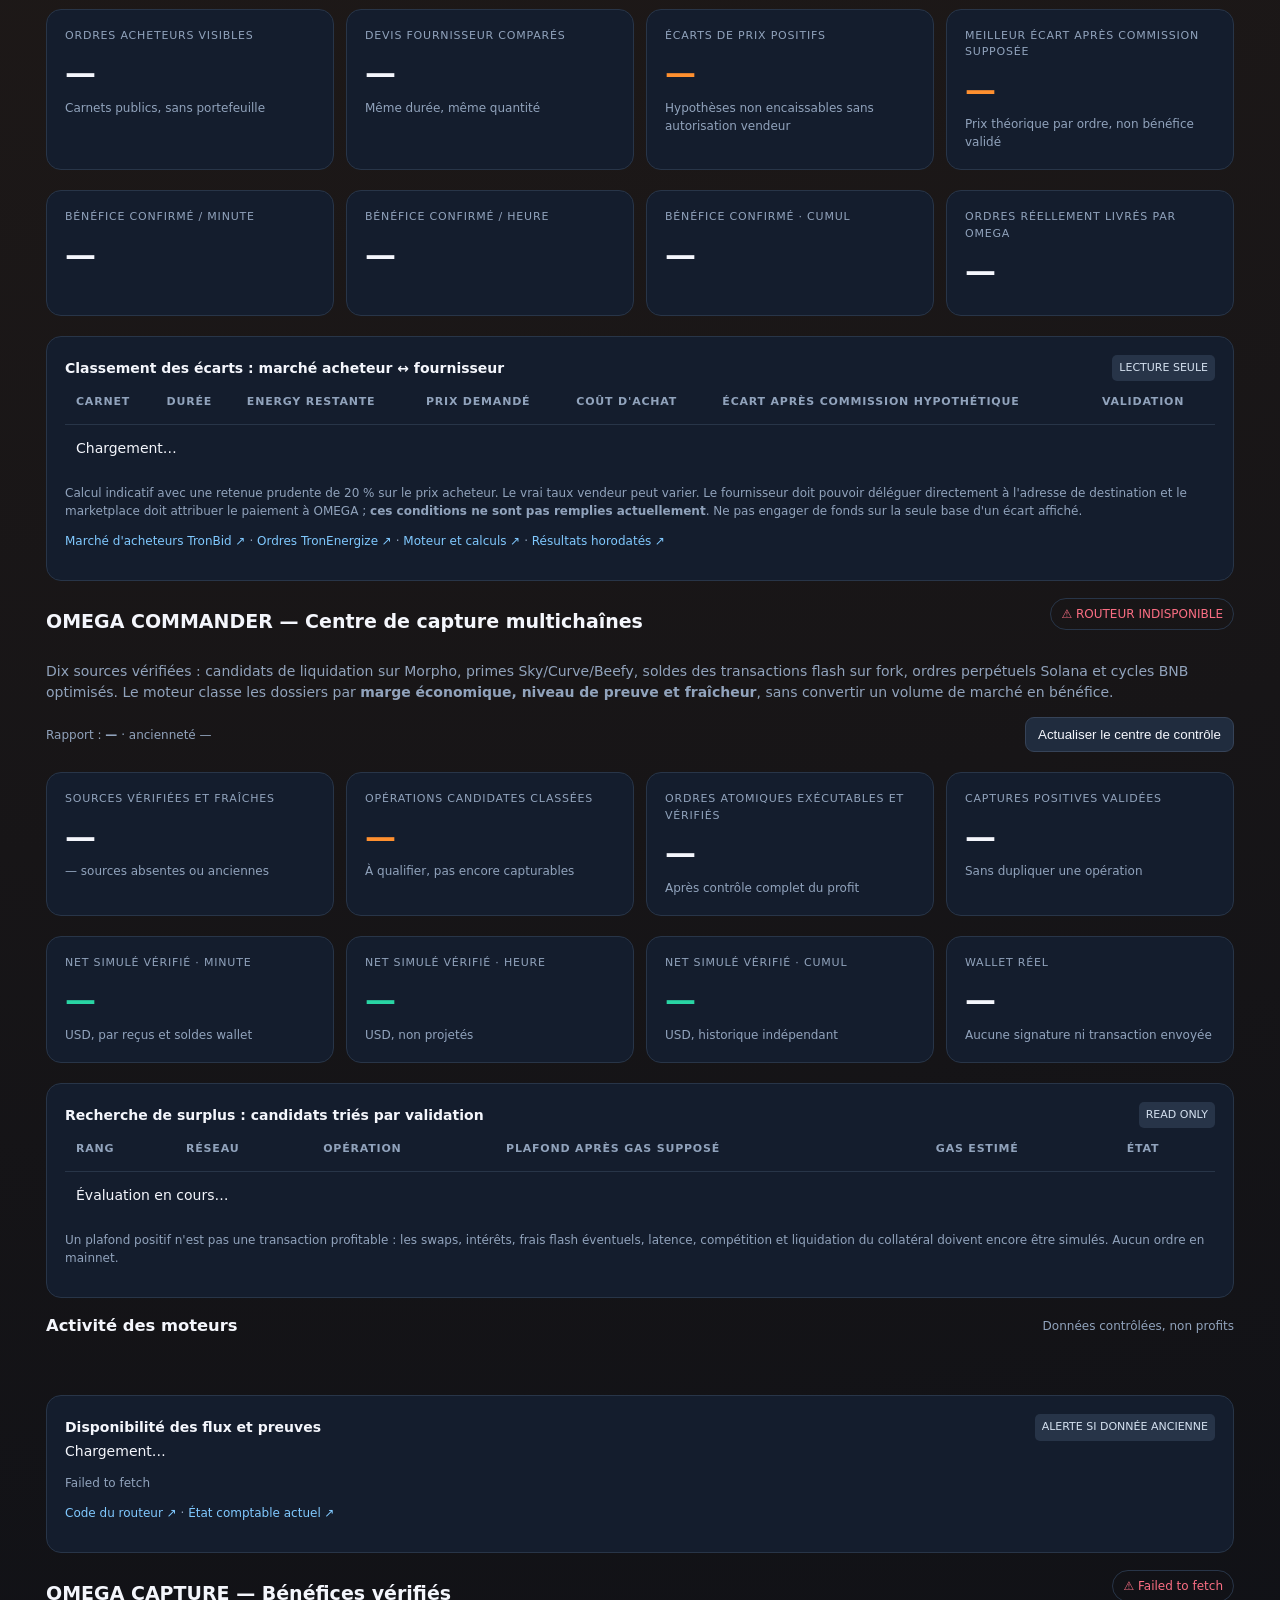
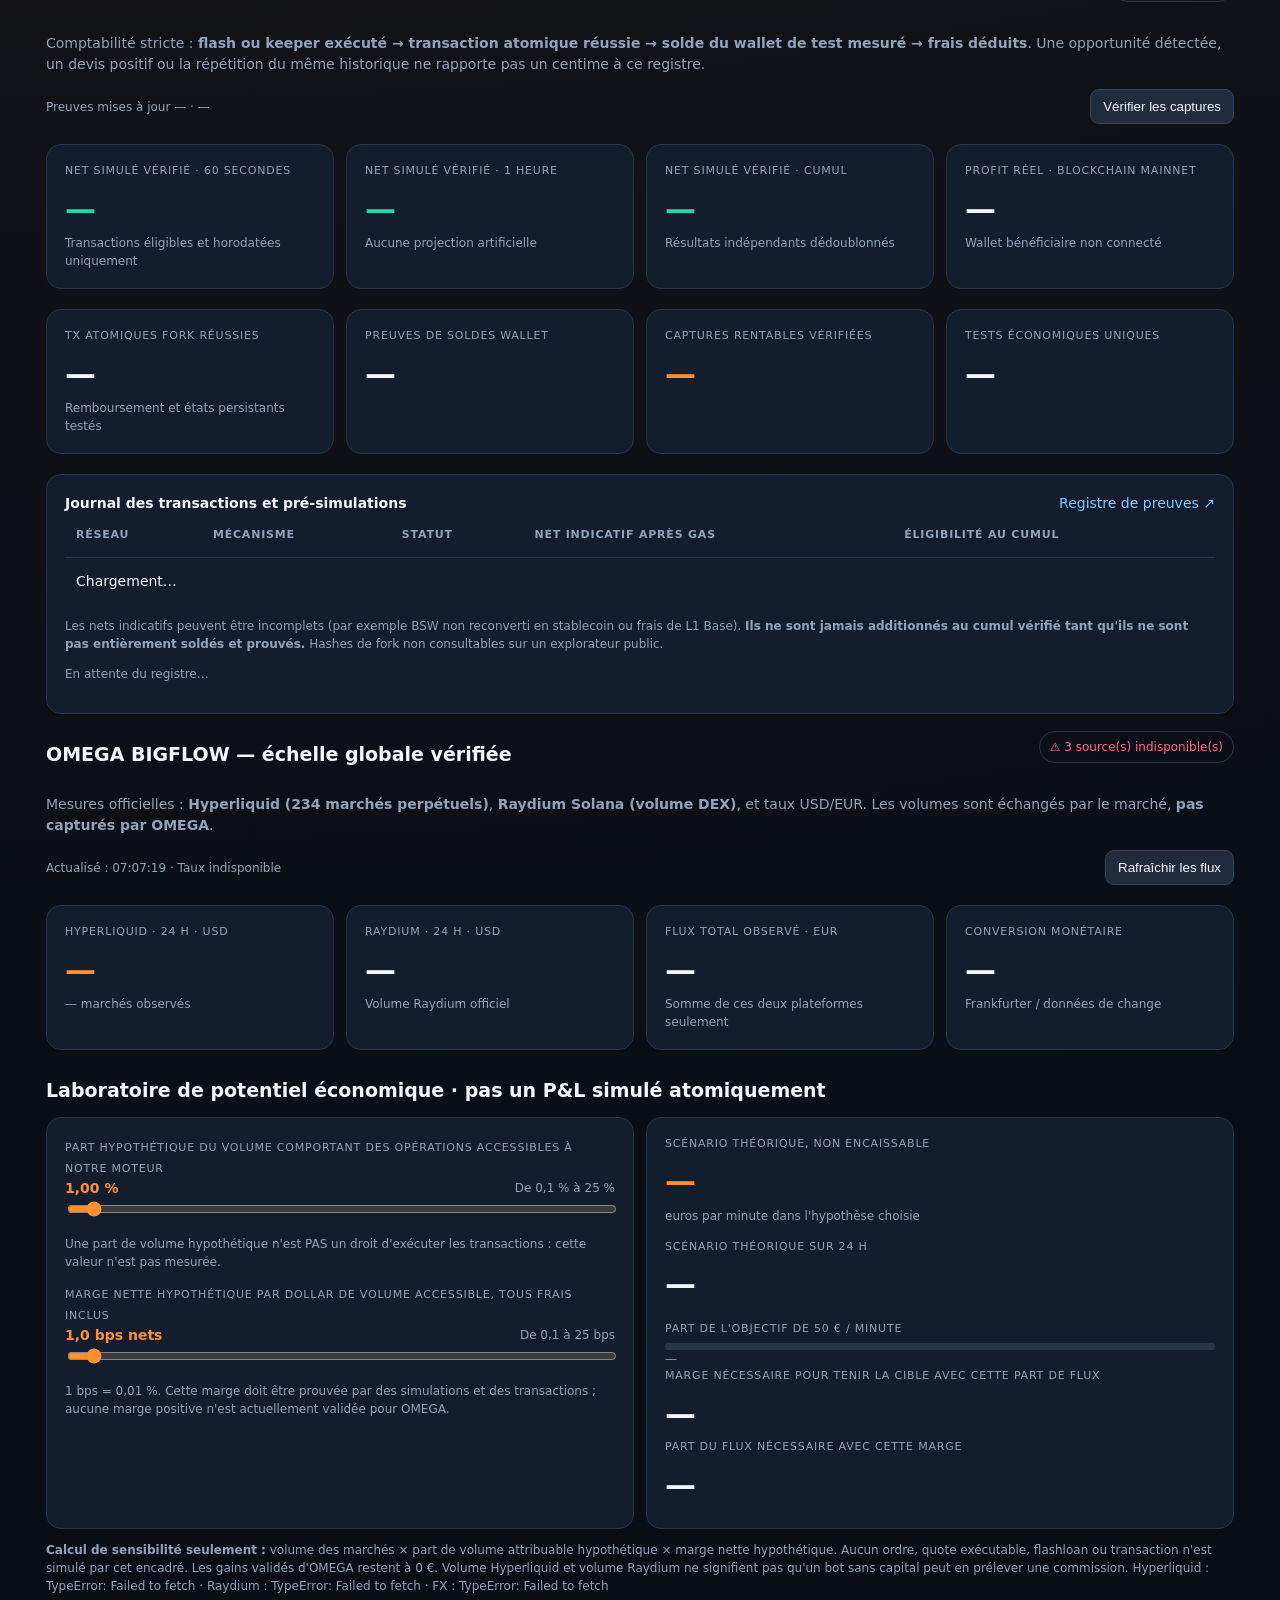
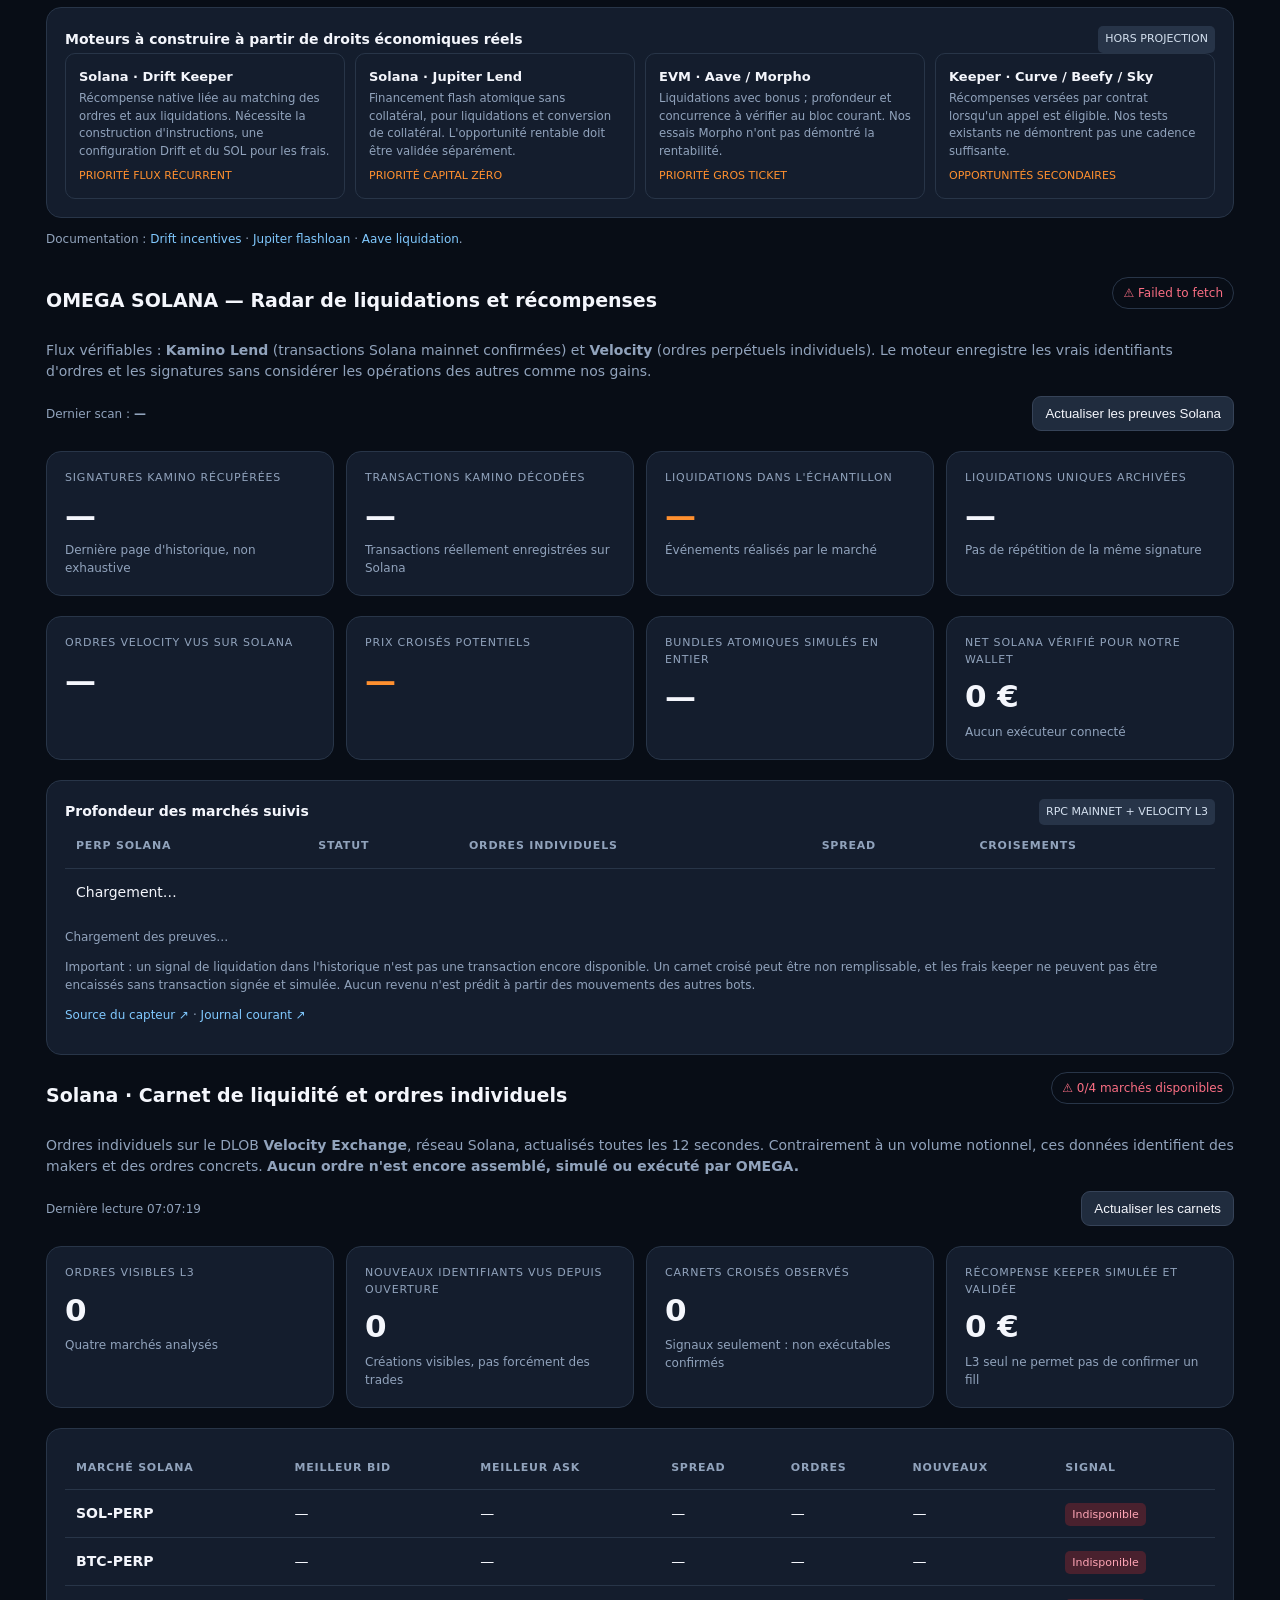
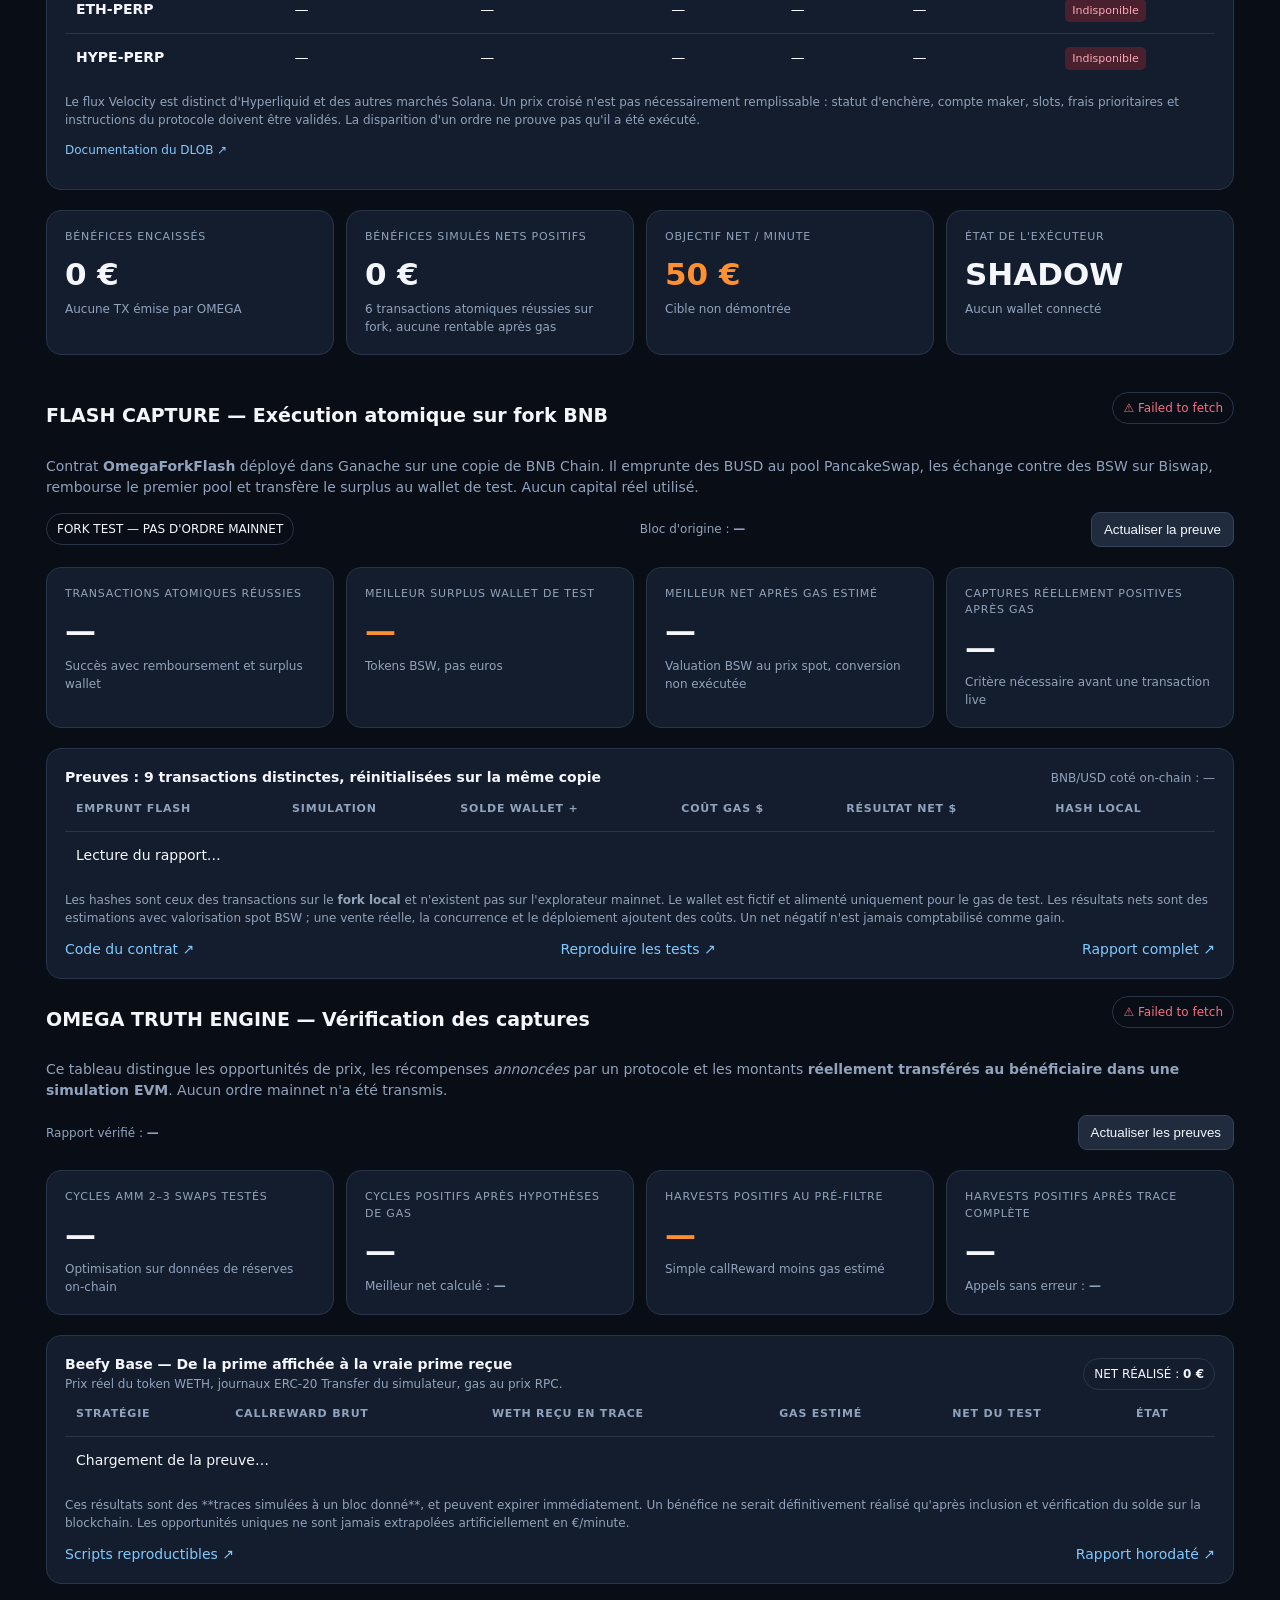
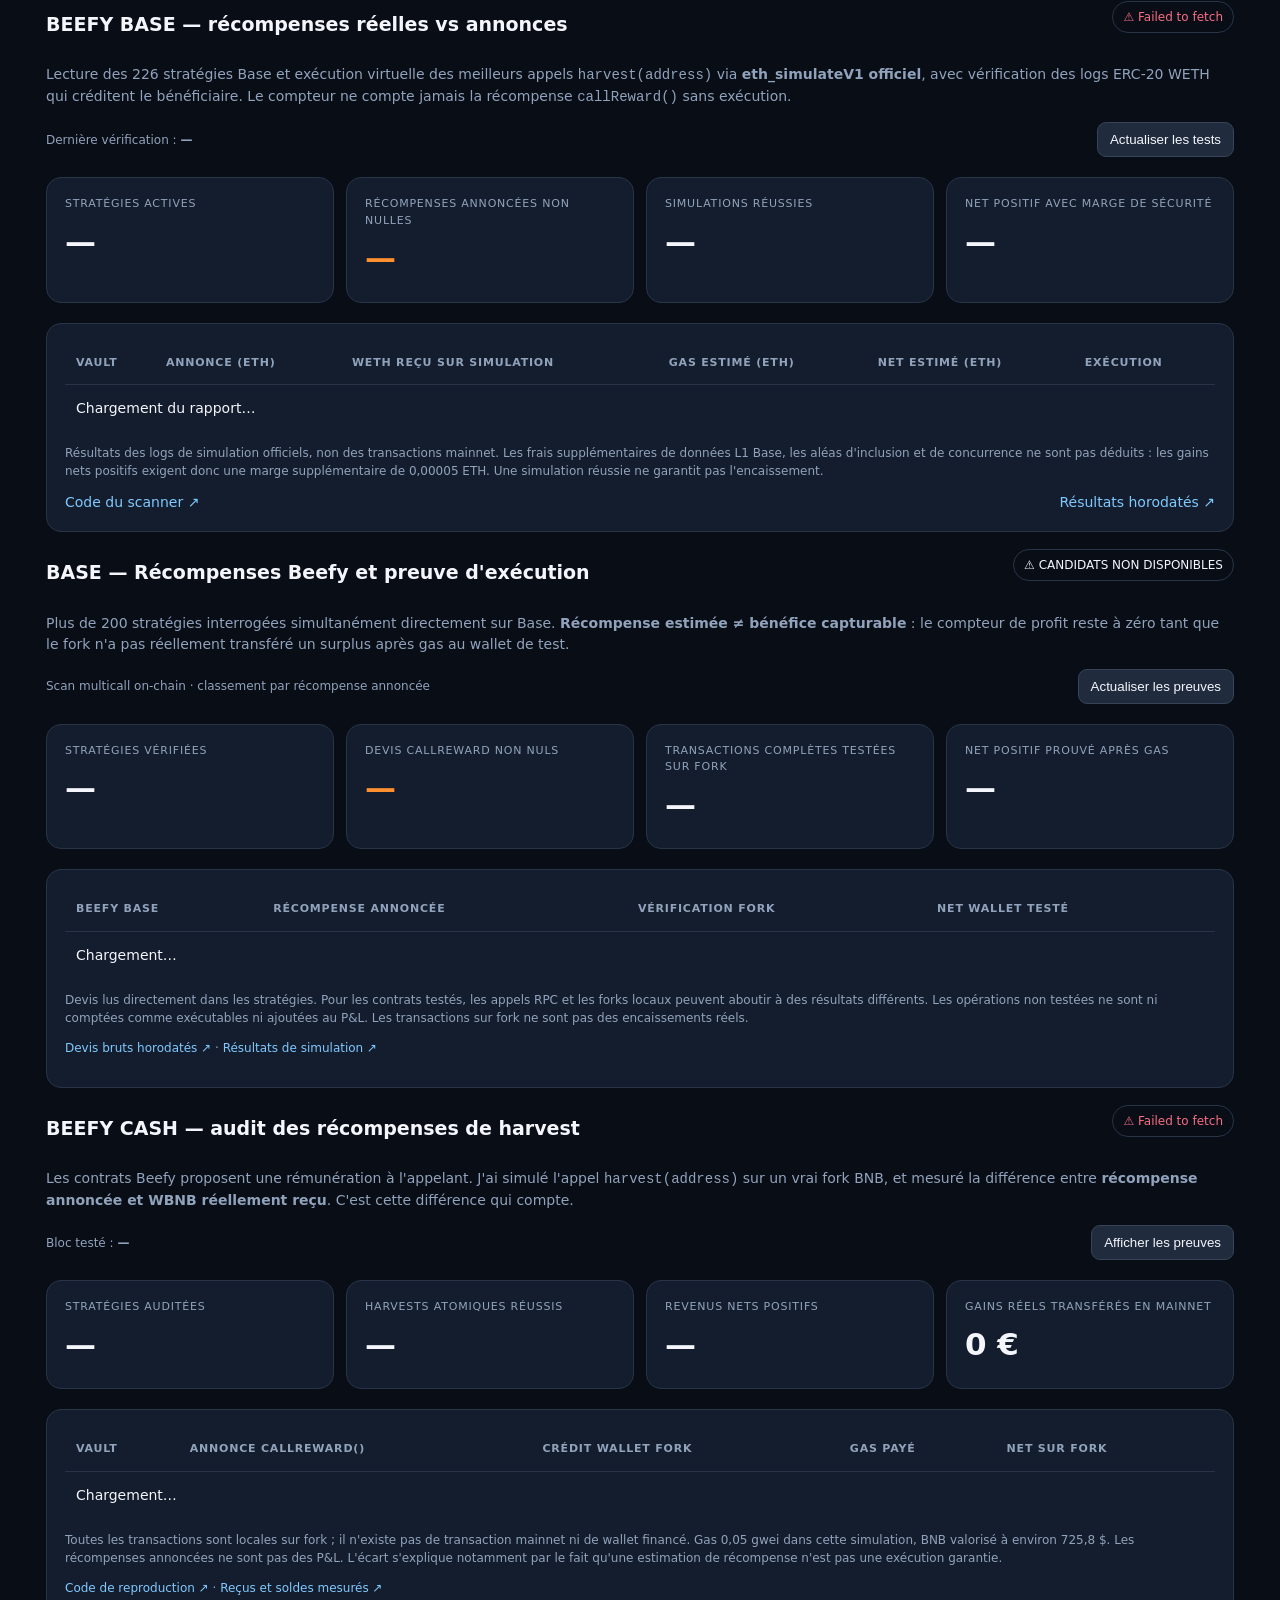
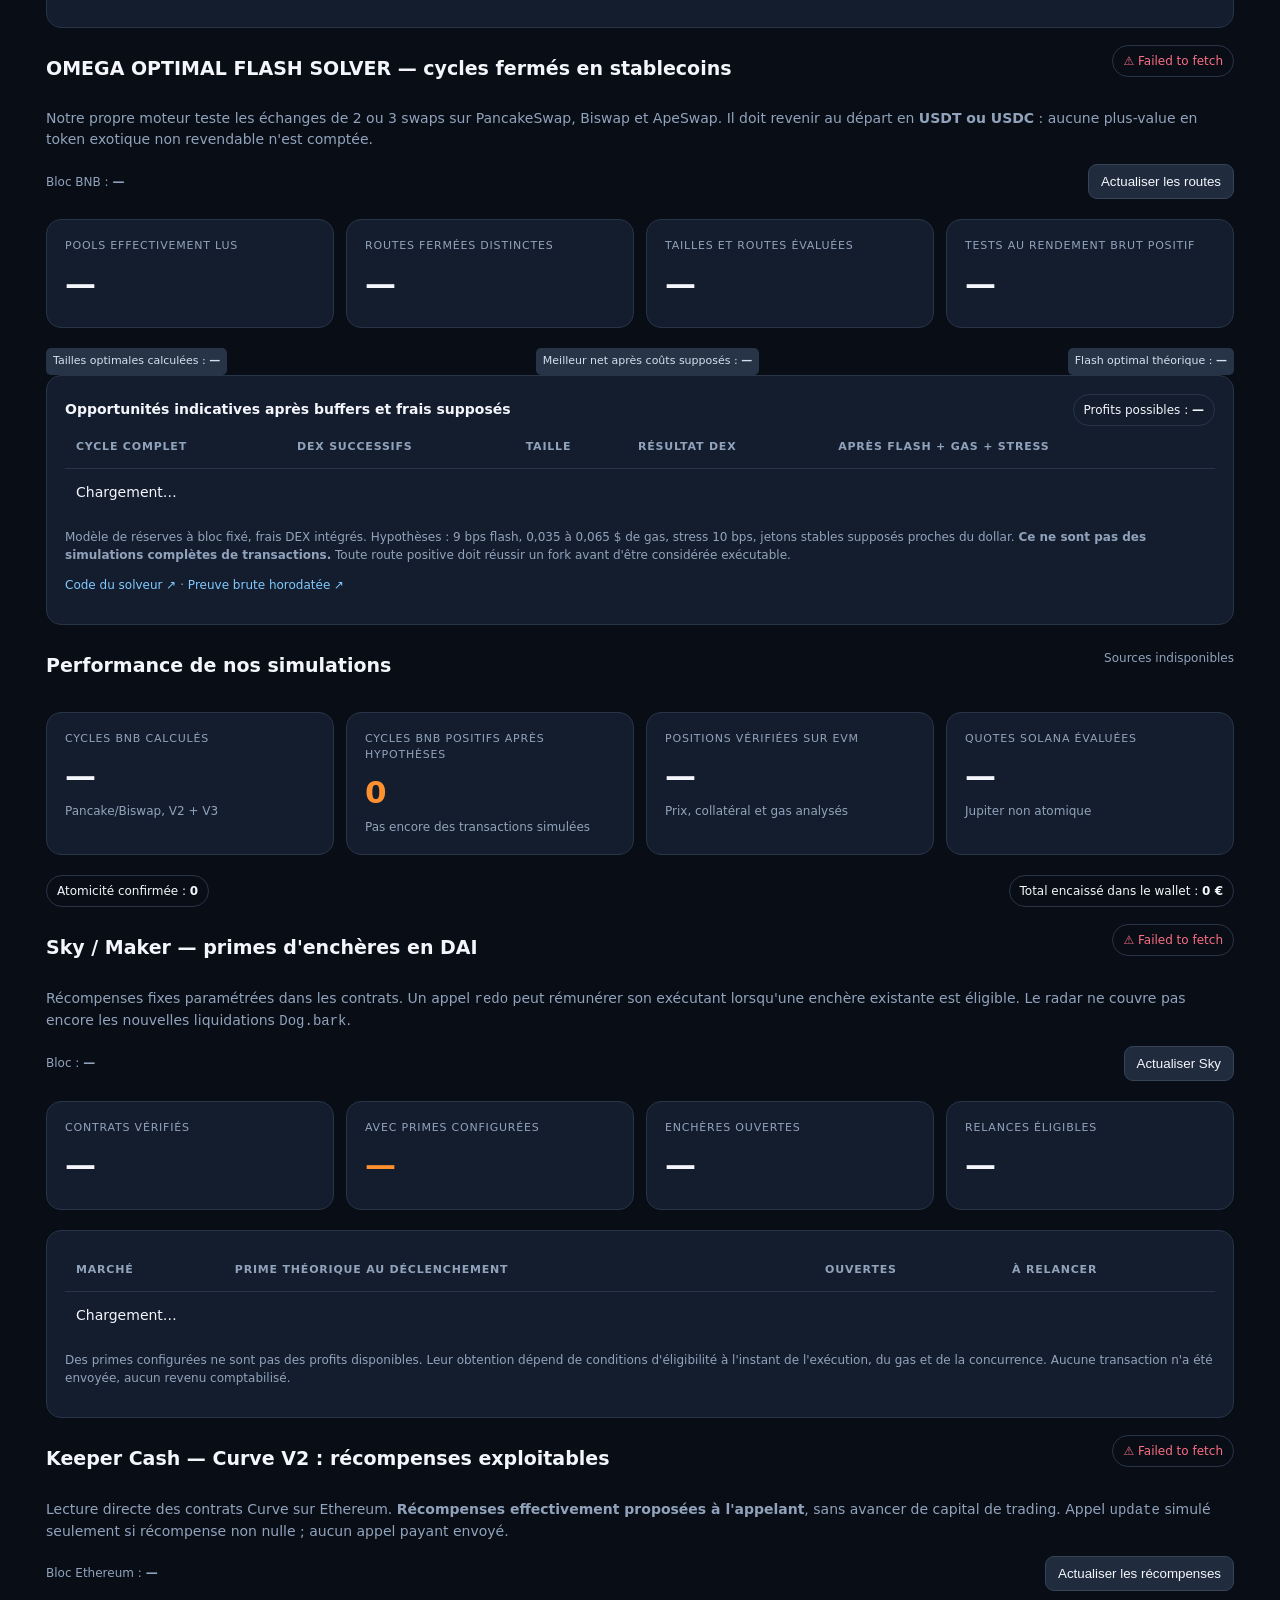
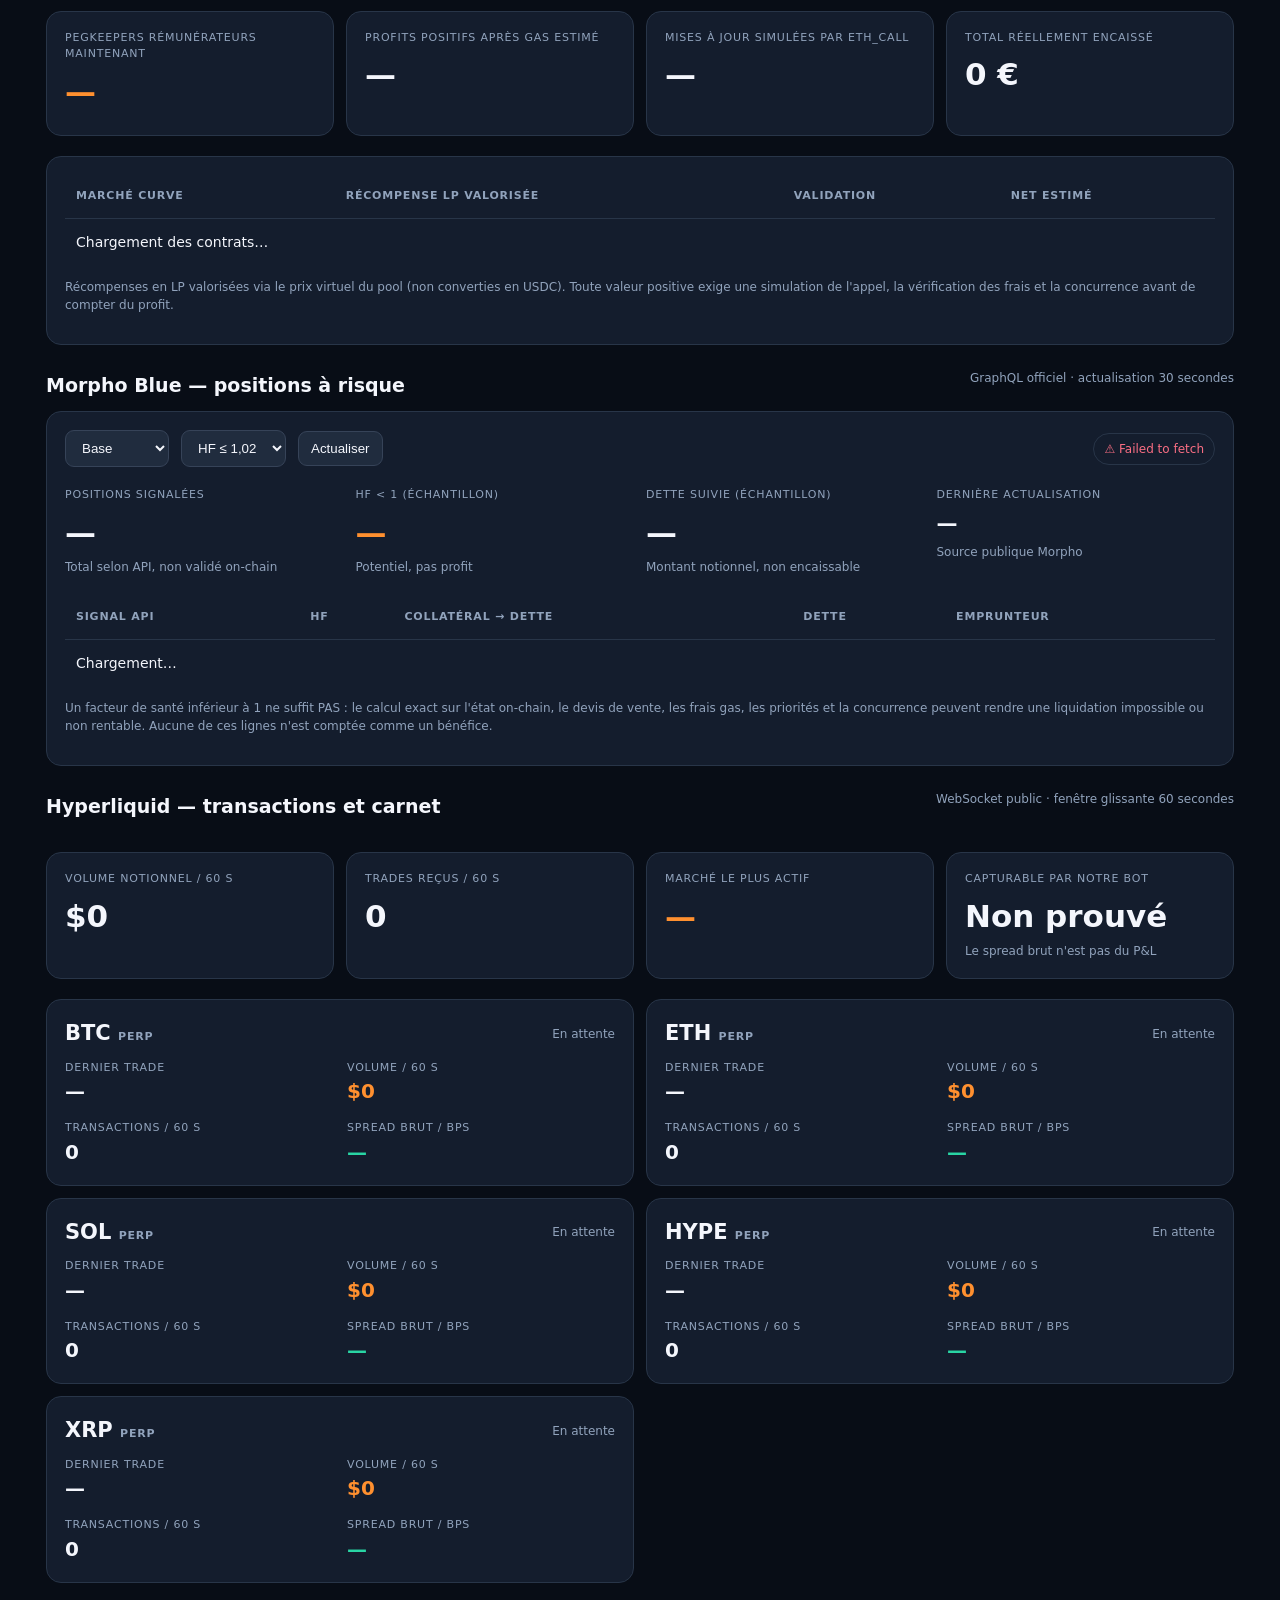
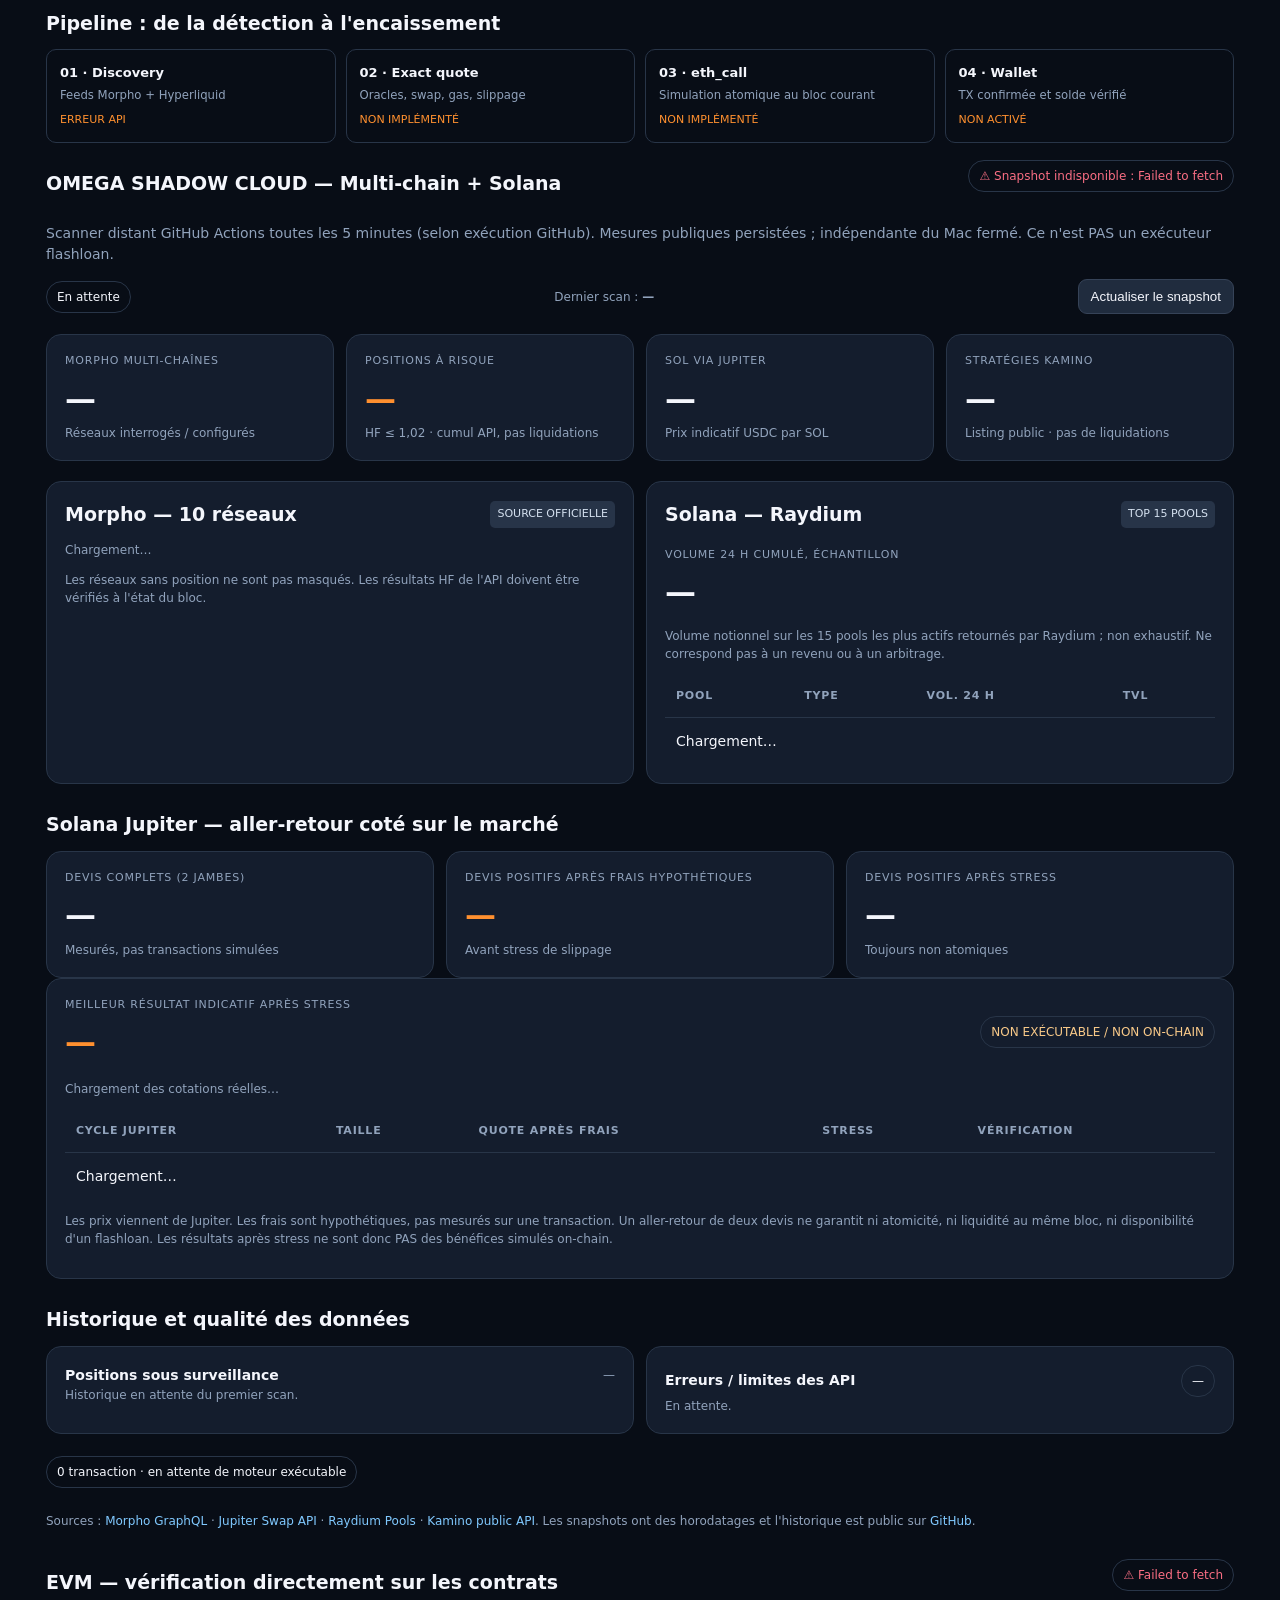
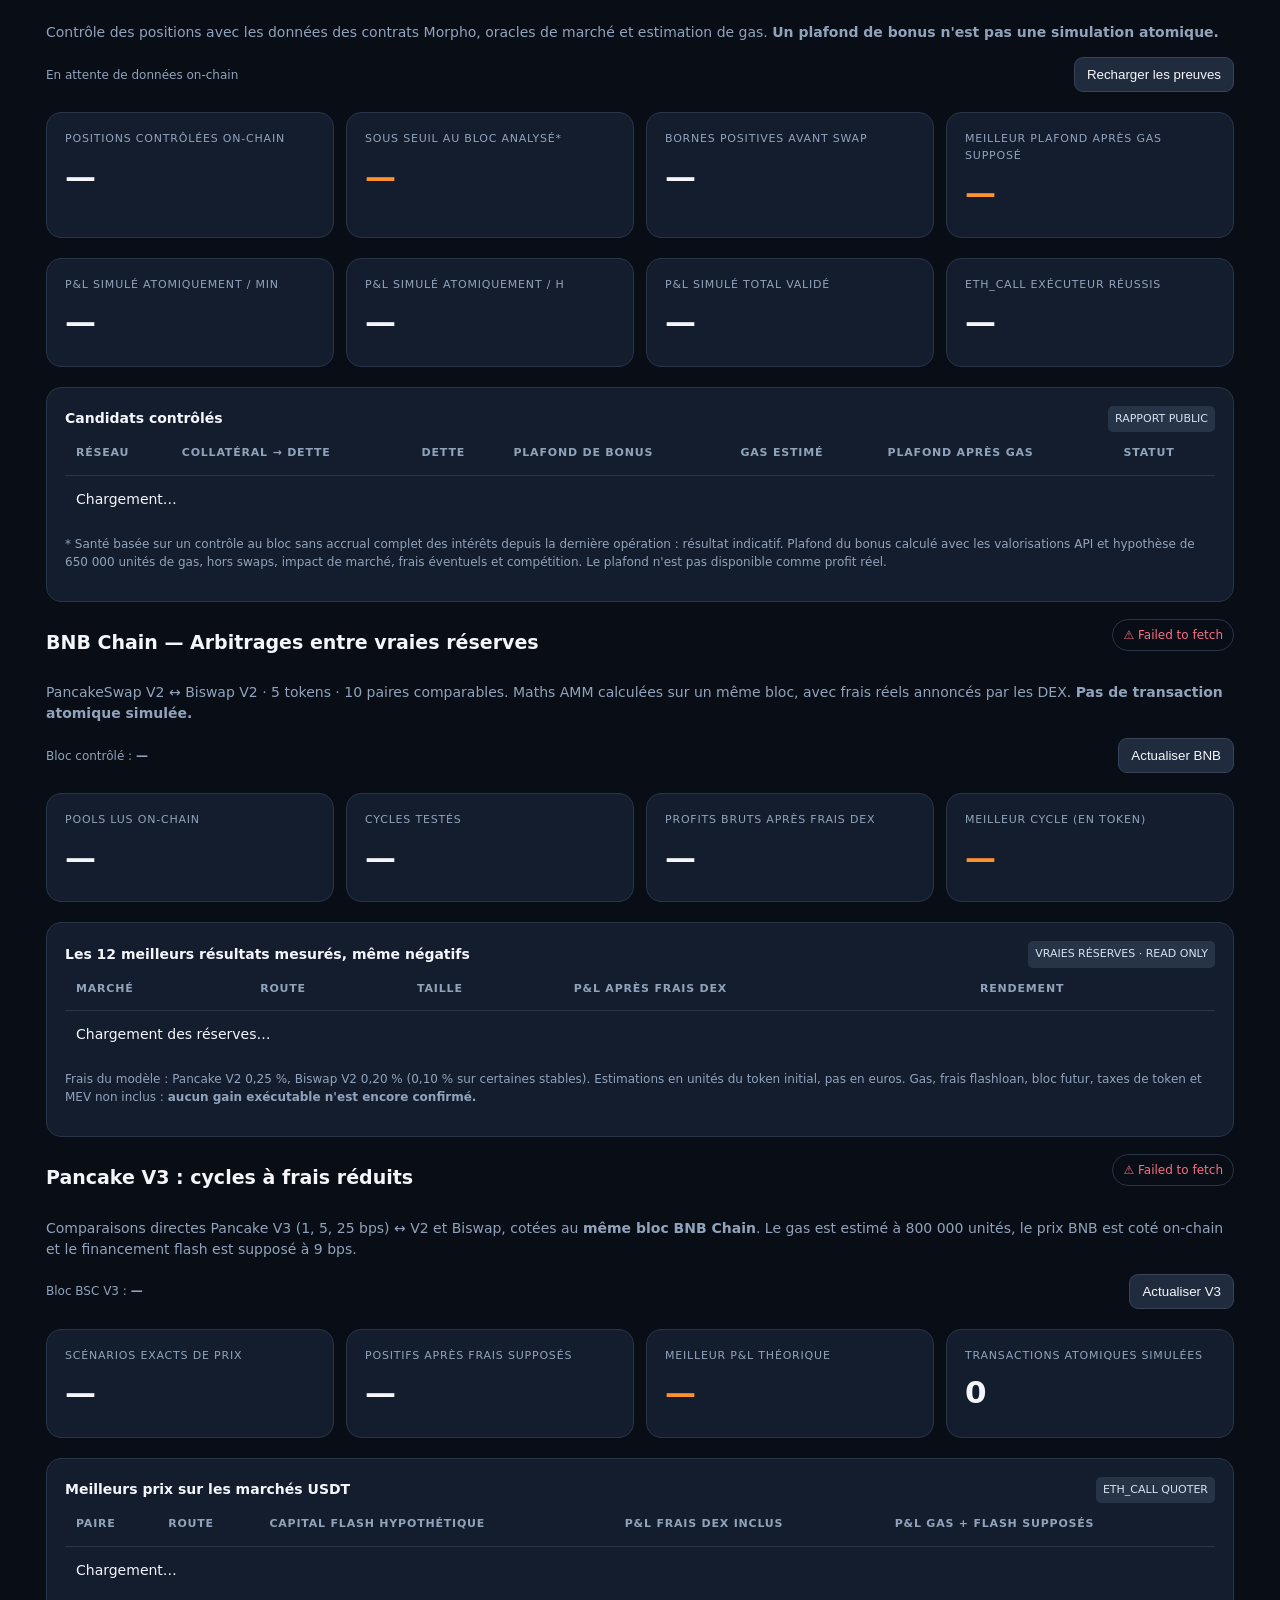
==== commit 7cd4f026: "Publish automatic paper hedge PnL and capital assumptions alongside live equity perp signals" ====
--- a/omega/index.html
+++ b/omega/index.html
@@ -35,6 +35,14 @@
 <div class="card"><div class="label">Meilleur scénario par ticket après buffers</div><div class="big orange" id="eqBest">—</div><div class="caption">Si l'écart converge, hors erreur de couverture</div></div>
 <div class="card"><div class="label">Revenus effectivement capturés</div><div class="big">0 $</div><div class="caption">Aucun trading exécuté</div></div>
 </div>
+<div class="head"><h3>Paper trading · suivi cumulatif virtuel</h3><span class="pill" id="epStatus">Chargement…</span></div>
+<div class="grid">
+<div class="card"><div class="label">Positions virtuelles en cours</div><div class="big" id="epPositions">—</div><div class="caption">Simulées uniquement lorsque l'écart couvre les buffers</div></div>
+<div class="card"><div class="label">Clôtures virtuelles indépendantes</div><div class="big" id="epClosed">—</div></div>
+<div class="card"><div class="label">Net cumulé du portefeuille paper</div><div class="big" id="epTotal">—</div><div class="caption">Non encaissé · prix supposés exécutables</div></div>
+<div class="card"><div class="label">Capital et marges supposés</div><div class="big" id="epCapital">—</div><div class="caption">Aucun capital réellement disponible ou engagé</div></div>
+</div>
+<p class="caption">Journal virtuel actualisé <span id="epTimestamp">—</span>. N'ouvre qu'une position si le différentiel dépasse les coûts estimés, avec limites d'exposition et sortie sur profit/perte/horizon. Ses transactions ne sont pas des exécutions atomiques et ses gains ne sont jamais additionnés au compteur wallet vérifié.</p>
 <div class="box"><div class="head"><strong>Carnets indépendants : écarts et frais réels du modèle</strong><span class="tag">HEDGE NON EXÉCUTÉ</span></div>
 <div class="scroll"><table><thead><tr><th>Action</th><th>Nasdaq bid / ask</th><th>Hyperliquid bid / ask</th><th>Couverture candidate</th><th>Écart brut</th><th>Frais + funding</th><th>Net si convergence</th></tr></thead><tbody id="eqRows"><tr><td colspan="7">Calcul des écarts…</td></tr></tbody></table></div>
 <p class="caption">Données actions Nasdaq en temps réel pendant les séances, mais l'horodatage indépendant de chaque bid/ask n'est pas fourni. Perps Hyperliquid en carnet L2, prix de la quantité souhaitée pris sur plusieurs niveaux. Le modèle suppose un aller-retour taker de 9 bps sur les perps, 5 bps de coussin courtage/financement, 5 bps de slippage de clôture, et 4 heures de funding pris en coût absolu. Les montants ne sont pas des profits garantis : les actions et perps sont sur des plateformes séparées et ne peuvent pas être couverts atomiquement par un flashloan classique.</p>
@@ -498,4 +506,4 @@
  }catch(e){$('mstatus').textContent='⚠ '+String(e.message).slice(0,45);$('mstatus').className='pill red';$('pipe').textContent='ERREUR API';}finally{clearTimeout(timeout);loading=false}
 }
 $('reload').onclick=morpho;$('chain').onchange=morpho;$('hf').onchange=morpho;connect();setInterval(draw,1000);morpho();setInterval(morpho,30000);
-</script><script src="./sky-ui.js" defer></script><script src="./keepers-ui.js" defer></script><script src="./scanner-ui.js" defer></script><script src="./evm-ui.js" defer></script><script src="./bsc-ui.js" defer></script><script src="./bsc-v3-ui.js" defer></script><script src="./atomic-ui.js" defer></script><script src="./truth-ui.js" defer></script><script src="./beefy-base-ui.js" defer></script><script src="./base-beefy-ui.js" defer></script><script src="./beefy-ui.js" defer></script><script src="./triangles-ui.js" defer></script><script src="./bigflow.js" defer></script><script src="./solana-keepers-ui.js" defer></script><script src="./velocity-l3.js" defer></script><script src="./equity-basis-ui.js" defer></script><script src="./energy-router-ui.js" defer></script><script src="./commander-ui.js" defer></script><script src="./capture-ui.js" defer></script><script src="./overview.js" defer></script></body></html>+</script><script src="./sky-ui.js" defer></script><script src="./keepers-ui.js" defer></script><script src="./scanner-ui.js" defer></script><script src="./evm-ui.js" defer></script><script src="./bsc-ui.js" defer></script><script src="./bsc-v3-ui.js" defer></script><script src="./atomic-ui.js" defer></script><script src="./truth-ui.js" defer></script><script src="./beefy-base-ui.js" defer></script><script src="./base-beefy-ui.js" defer></script><script src="./beefy-ui.js" defer></script><script src="./triangles-ui.js" defer></script><script src="./bigflow.js" defer></script><script src="./solana-keepers-ui.js" defer></script><script src="./velocity-l3.js" defer></script><script src="./equity-paper-ui.js" defer></script><script src="./equity-basis-ui.js" defer></script><script src="./energy-router-ui.js" defer></script><script src="./commander-ui.js" defer></script><script src="./capture-ui.js" defer></script><script src="./overview.js" defer></script></body></html>
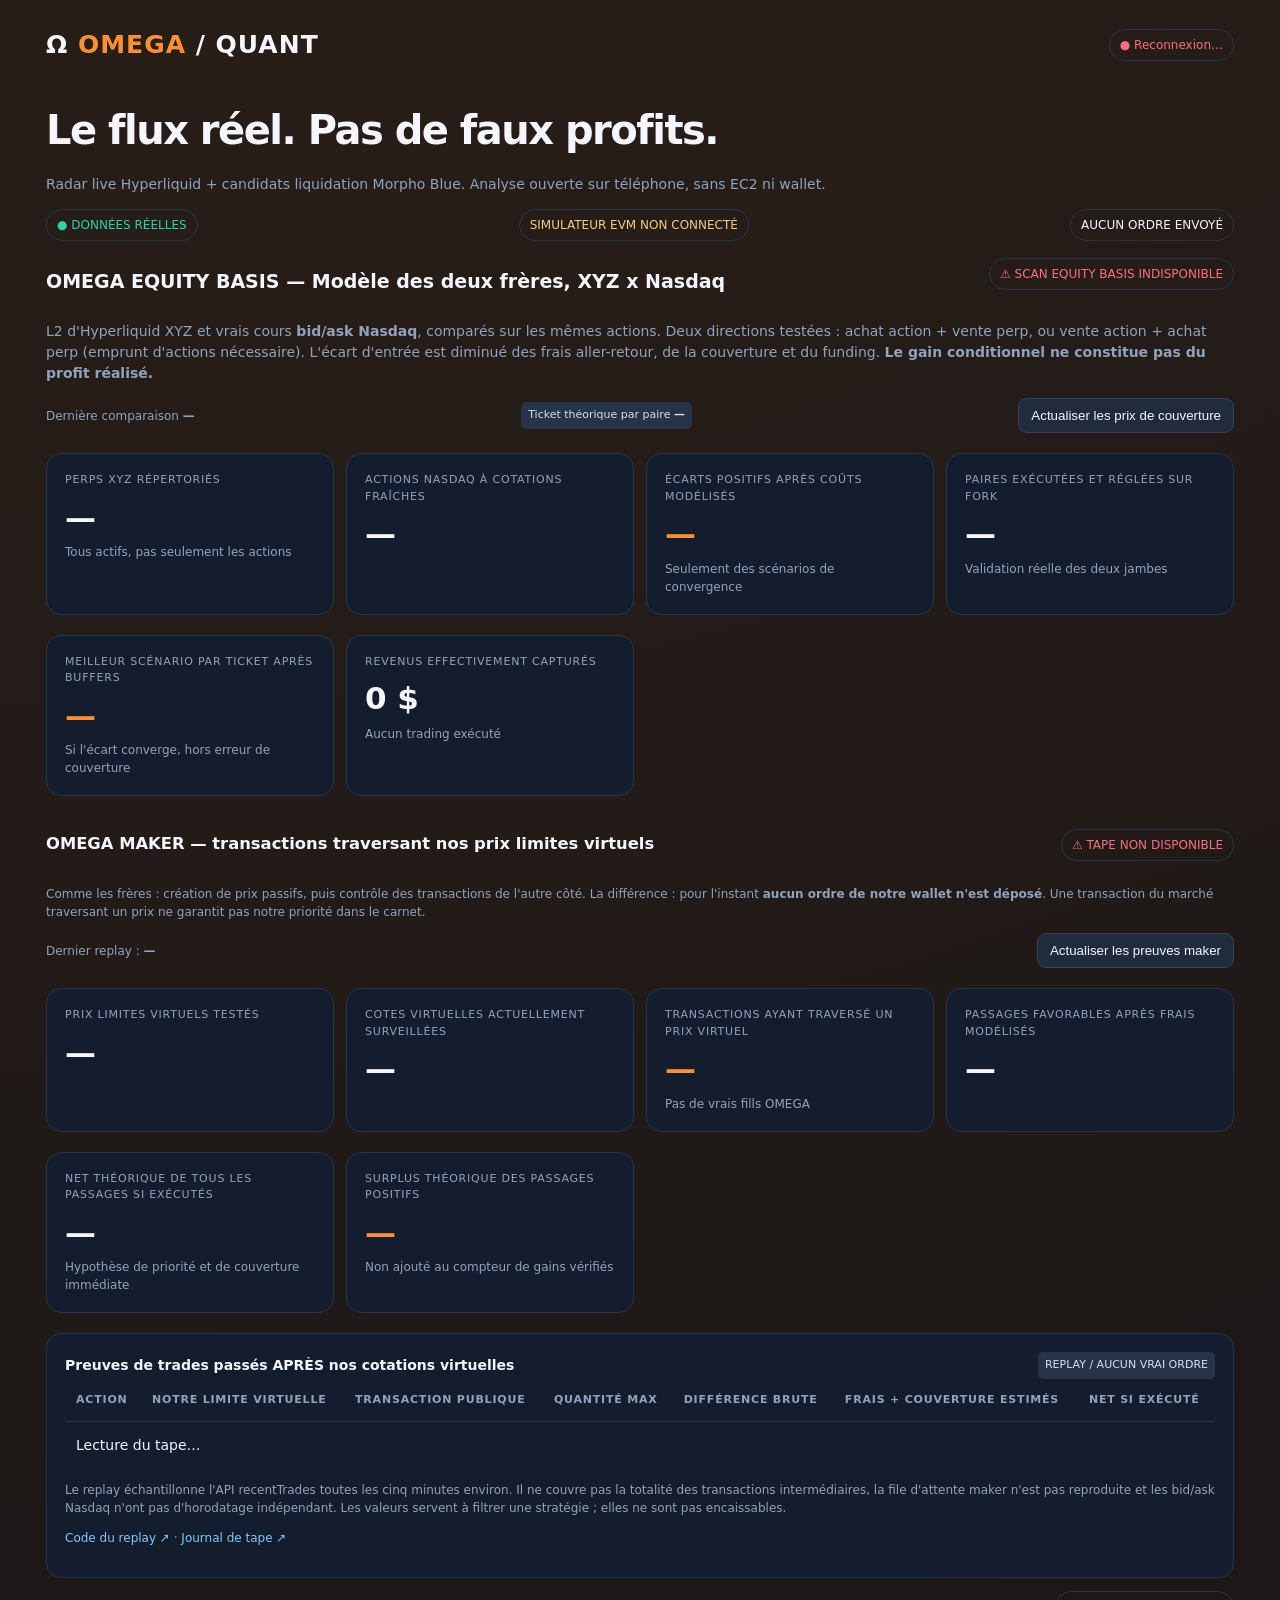
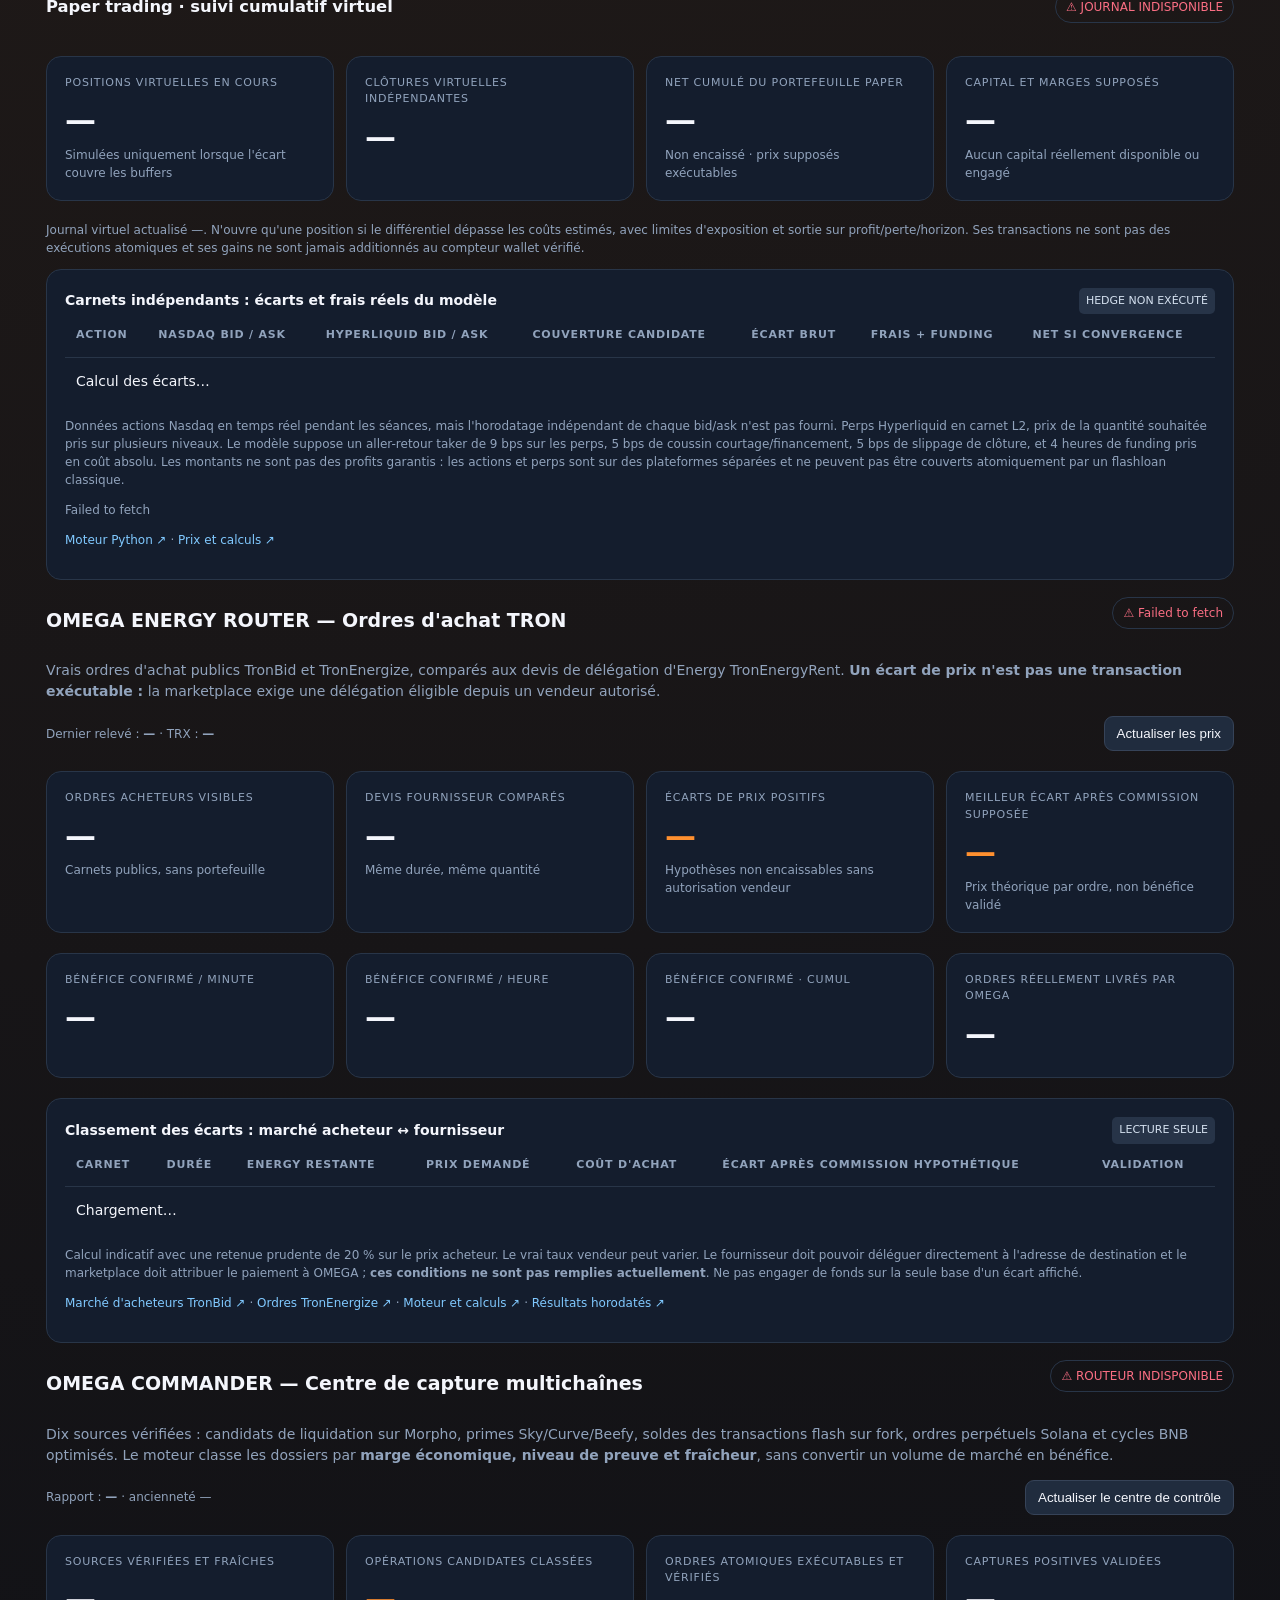
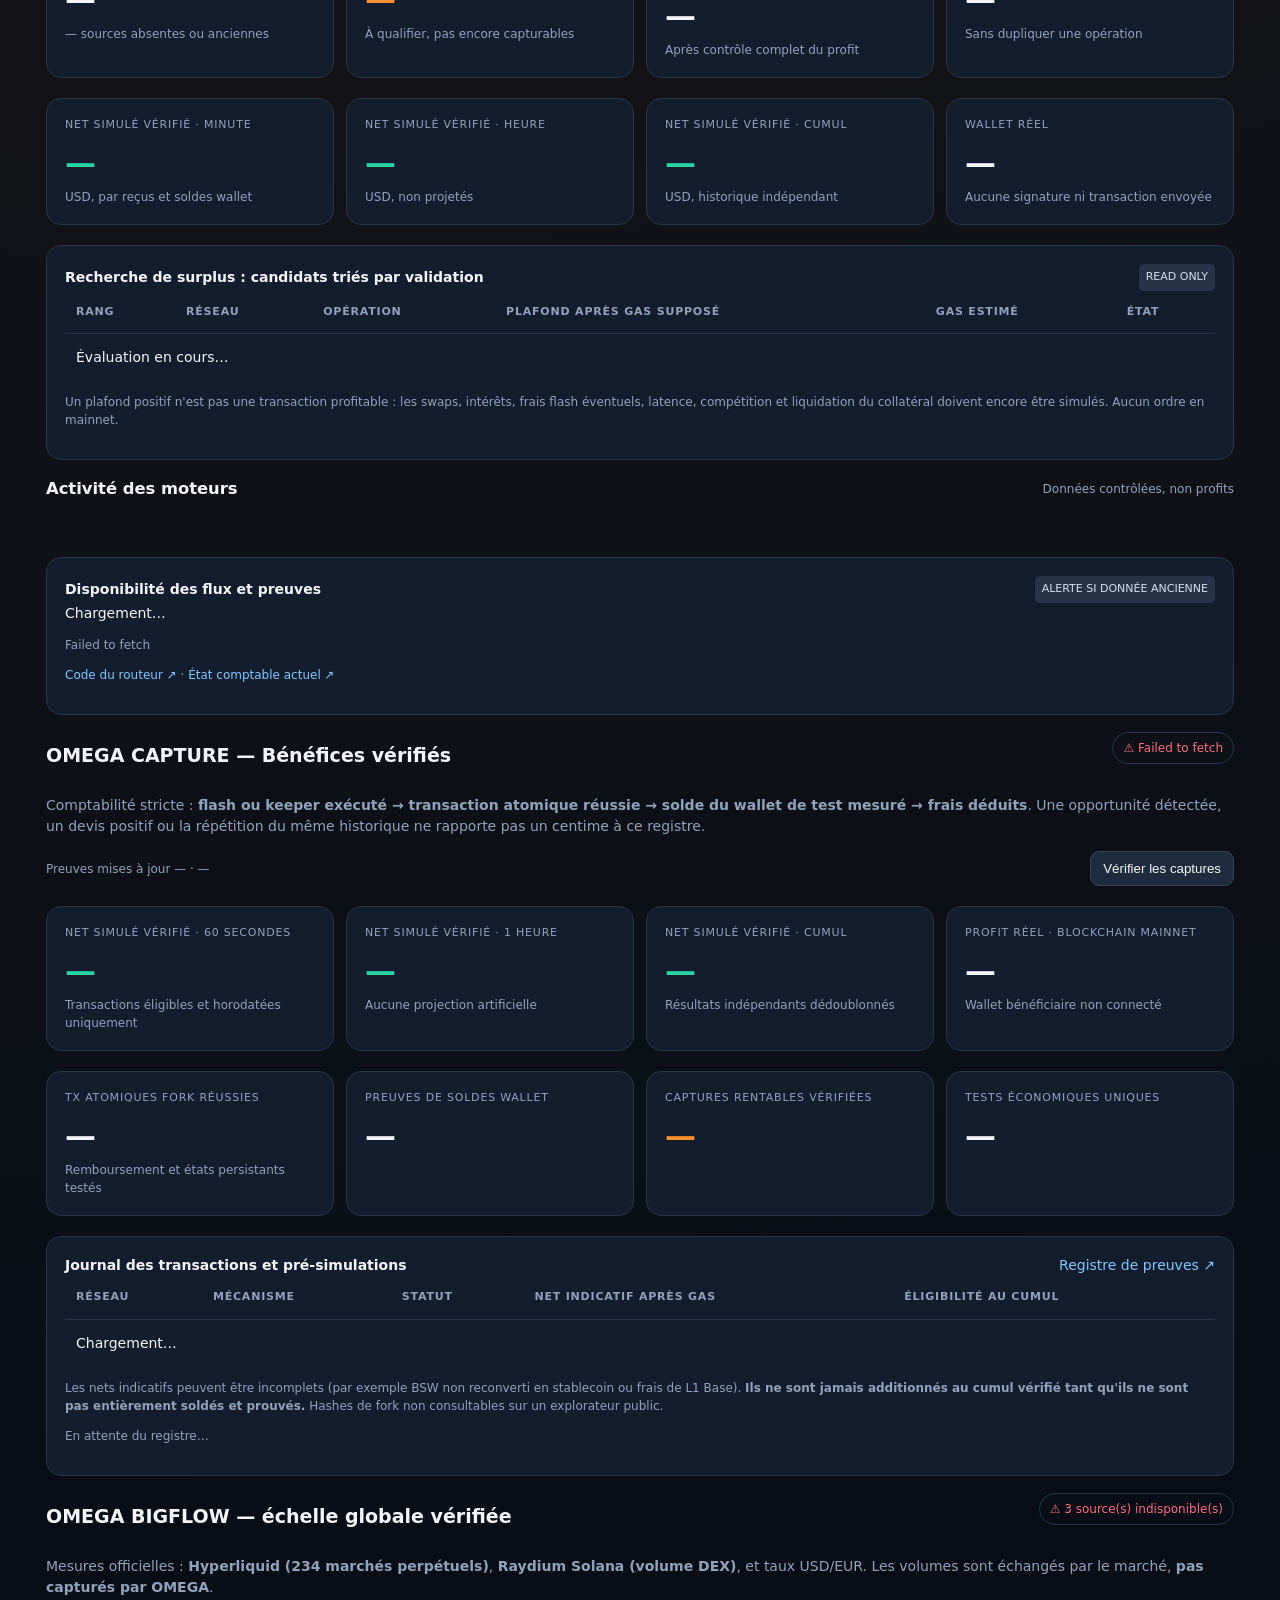
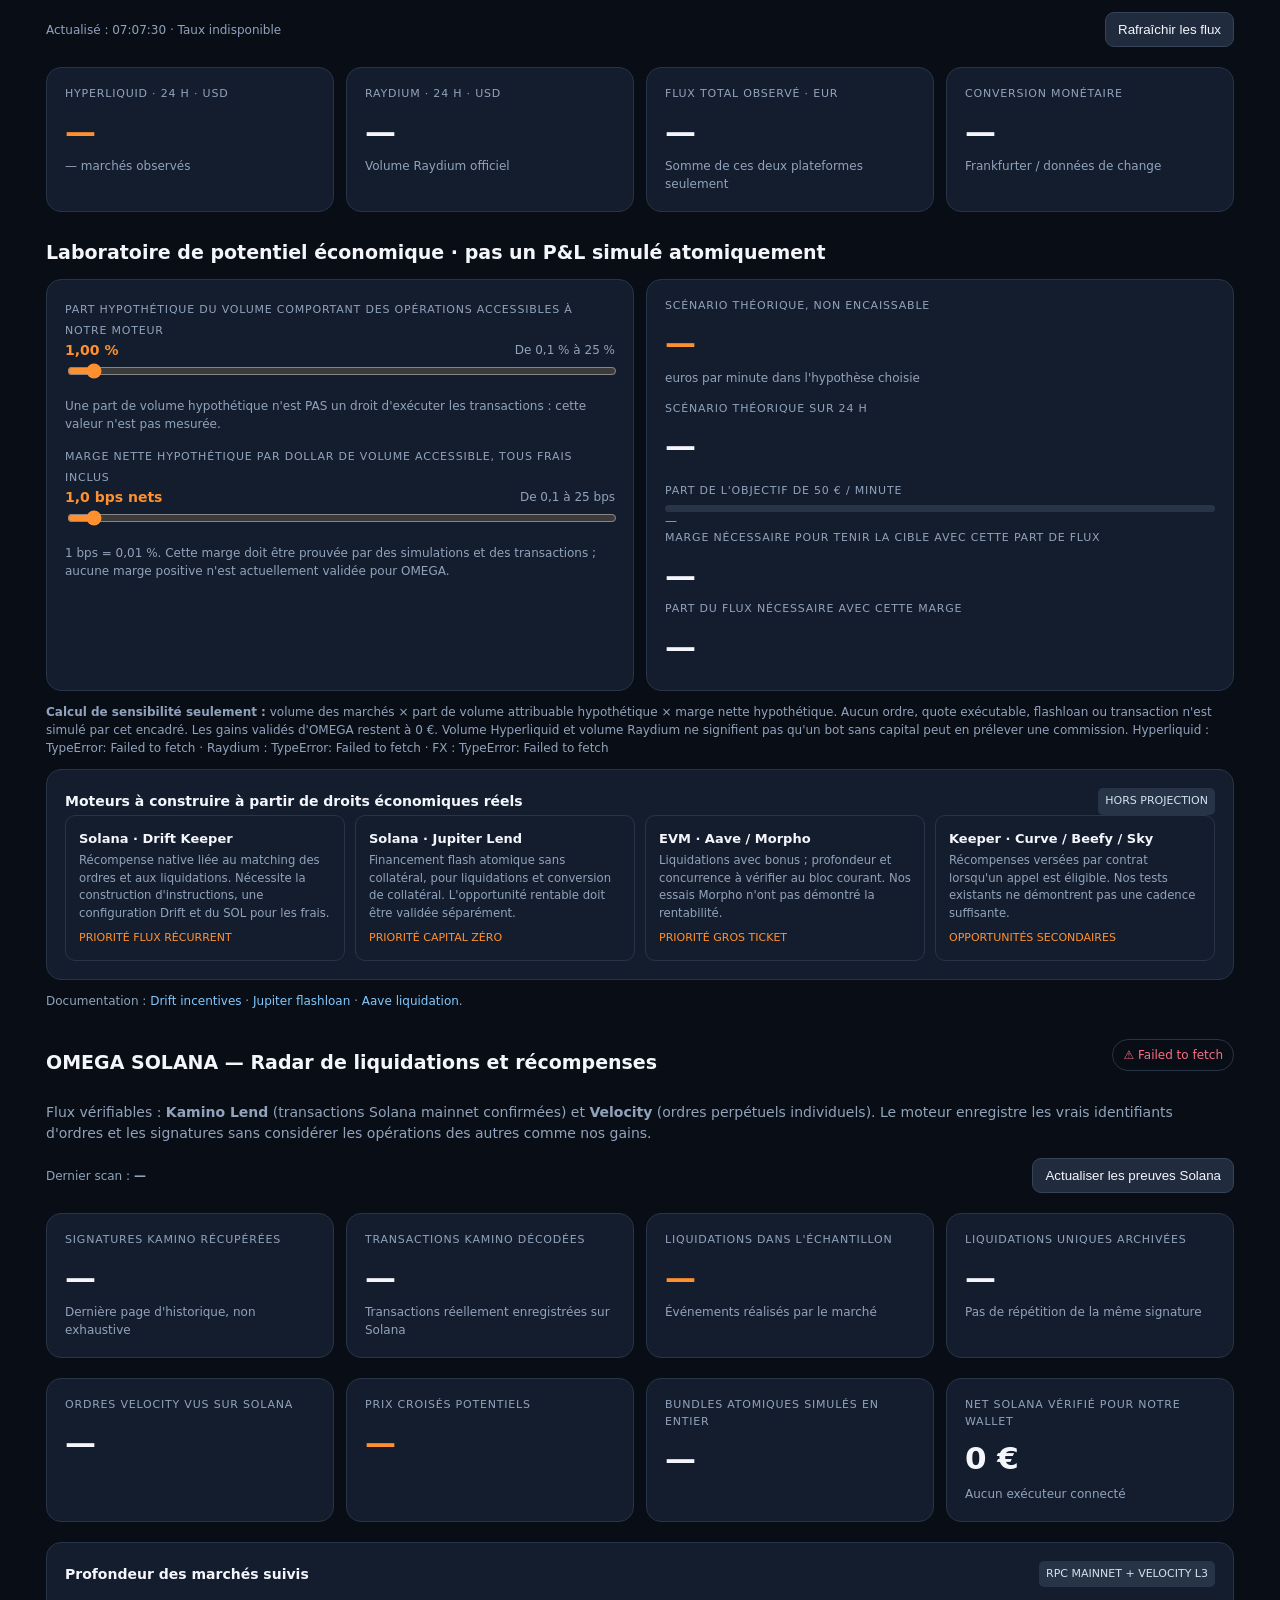
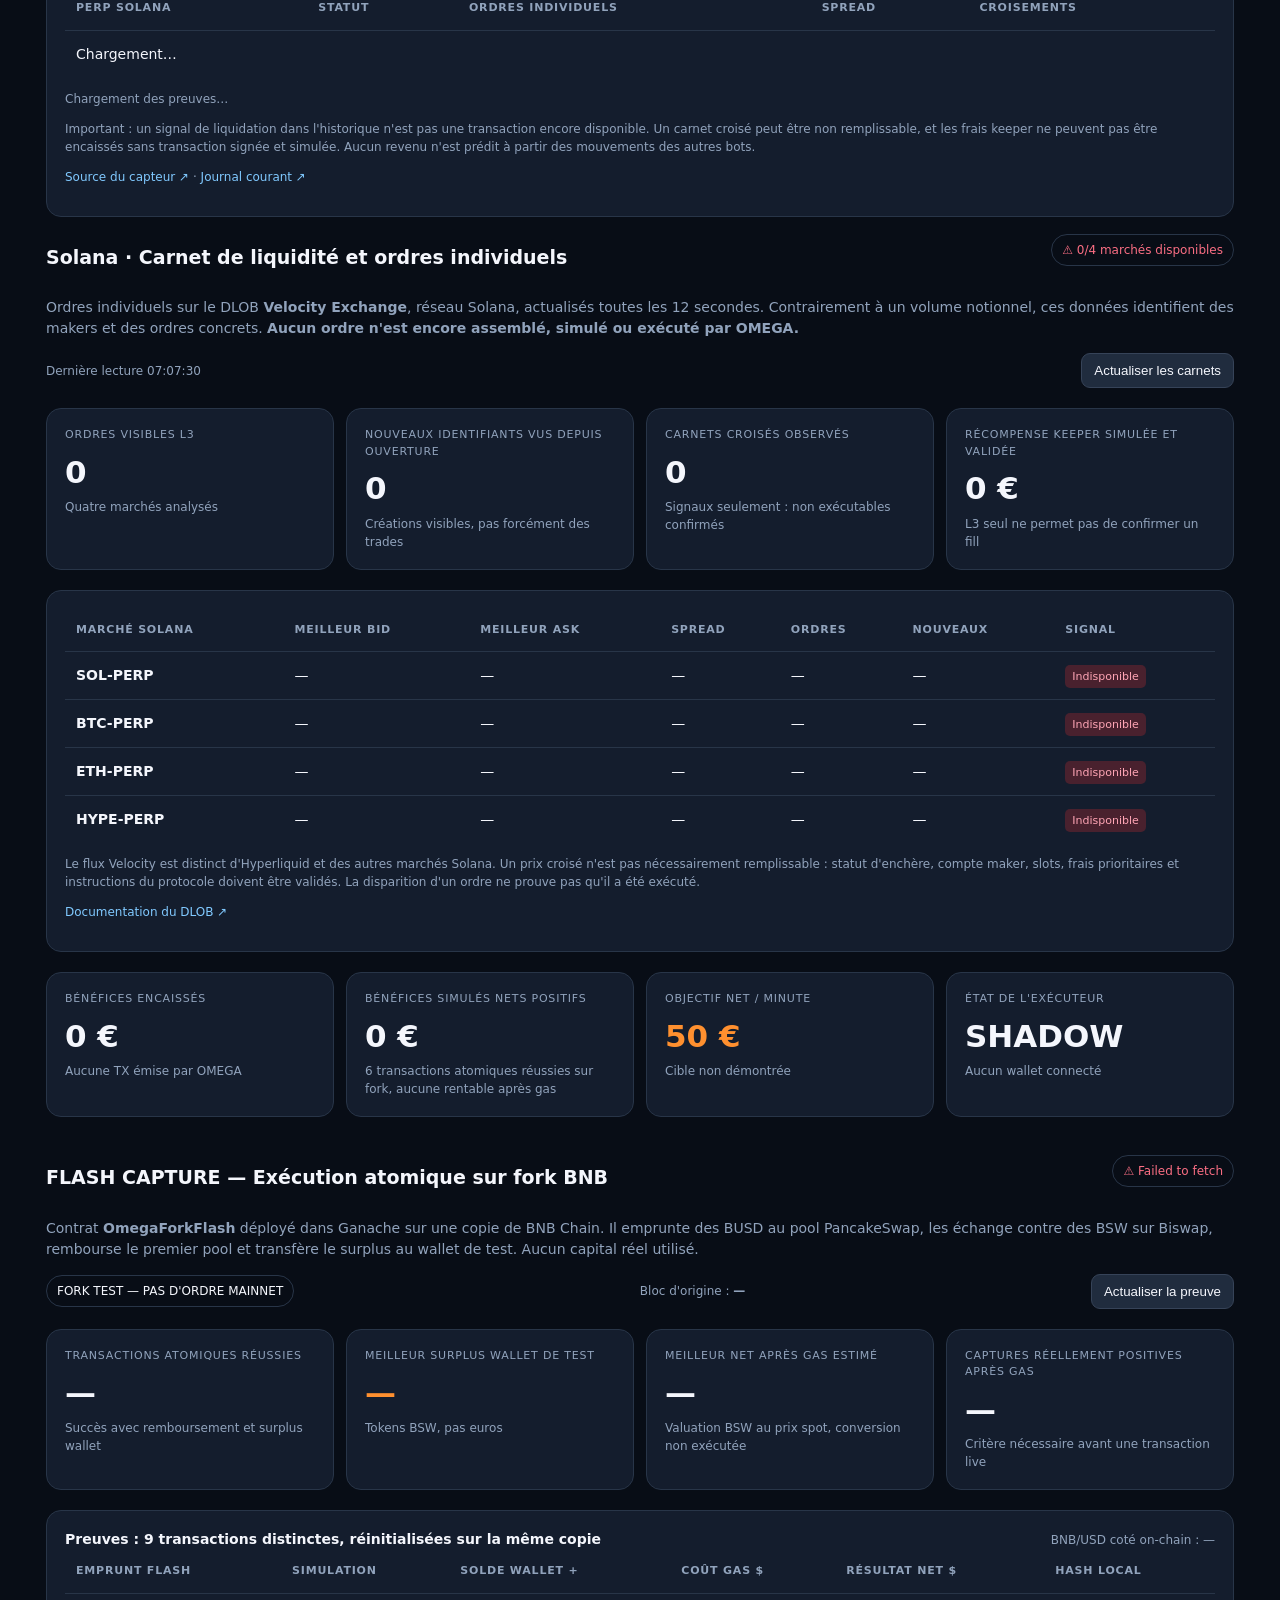
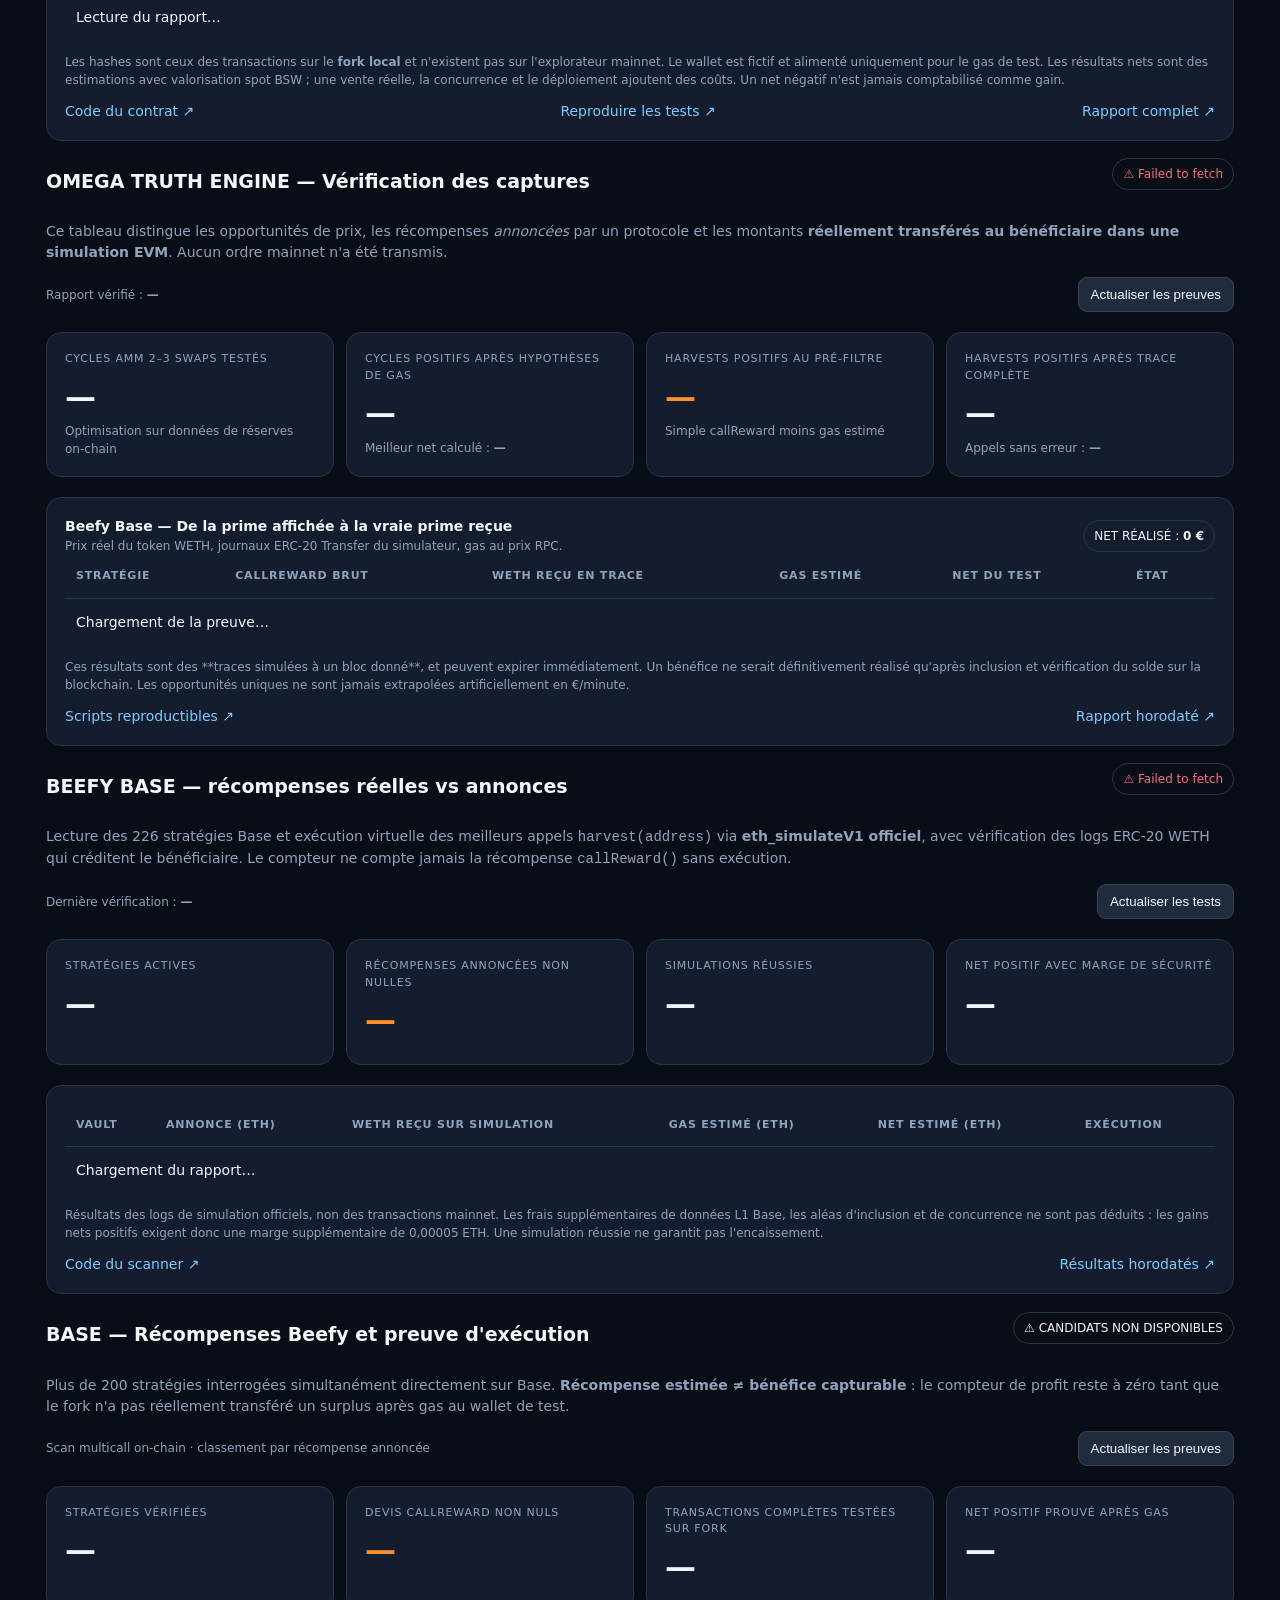
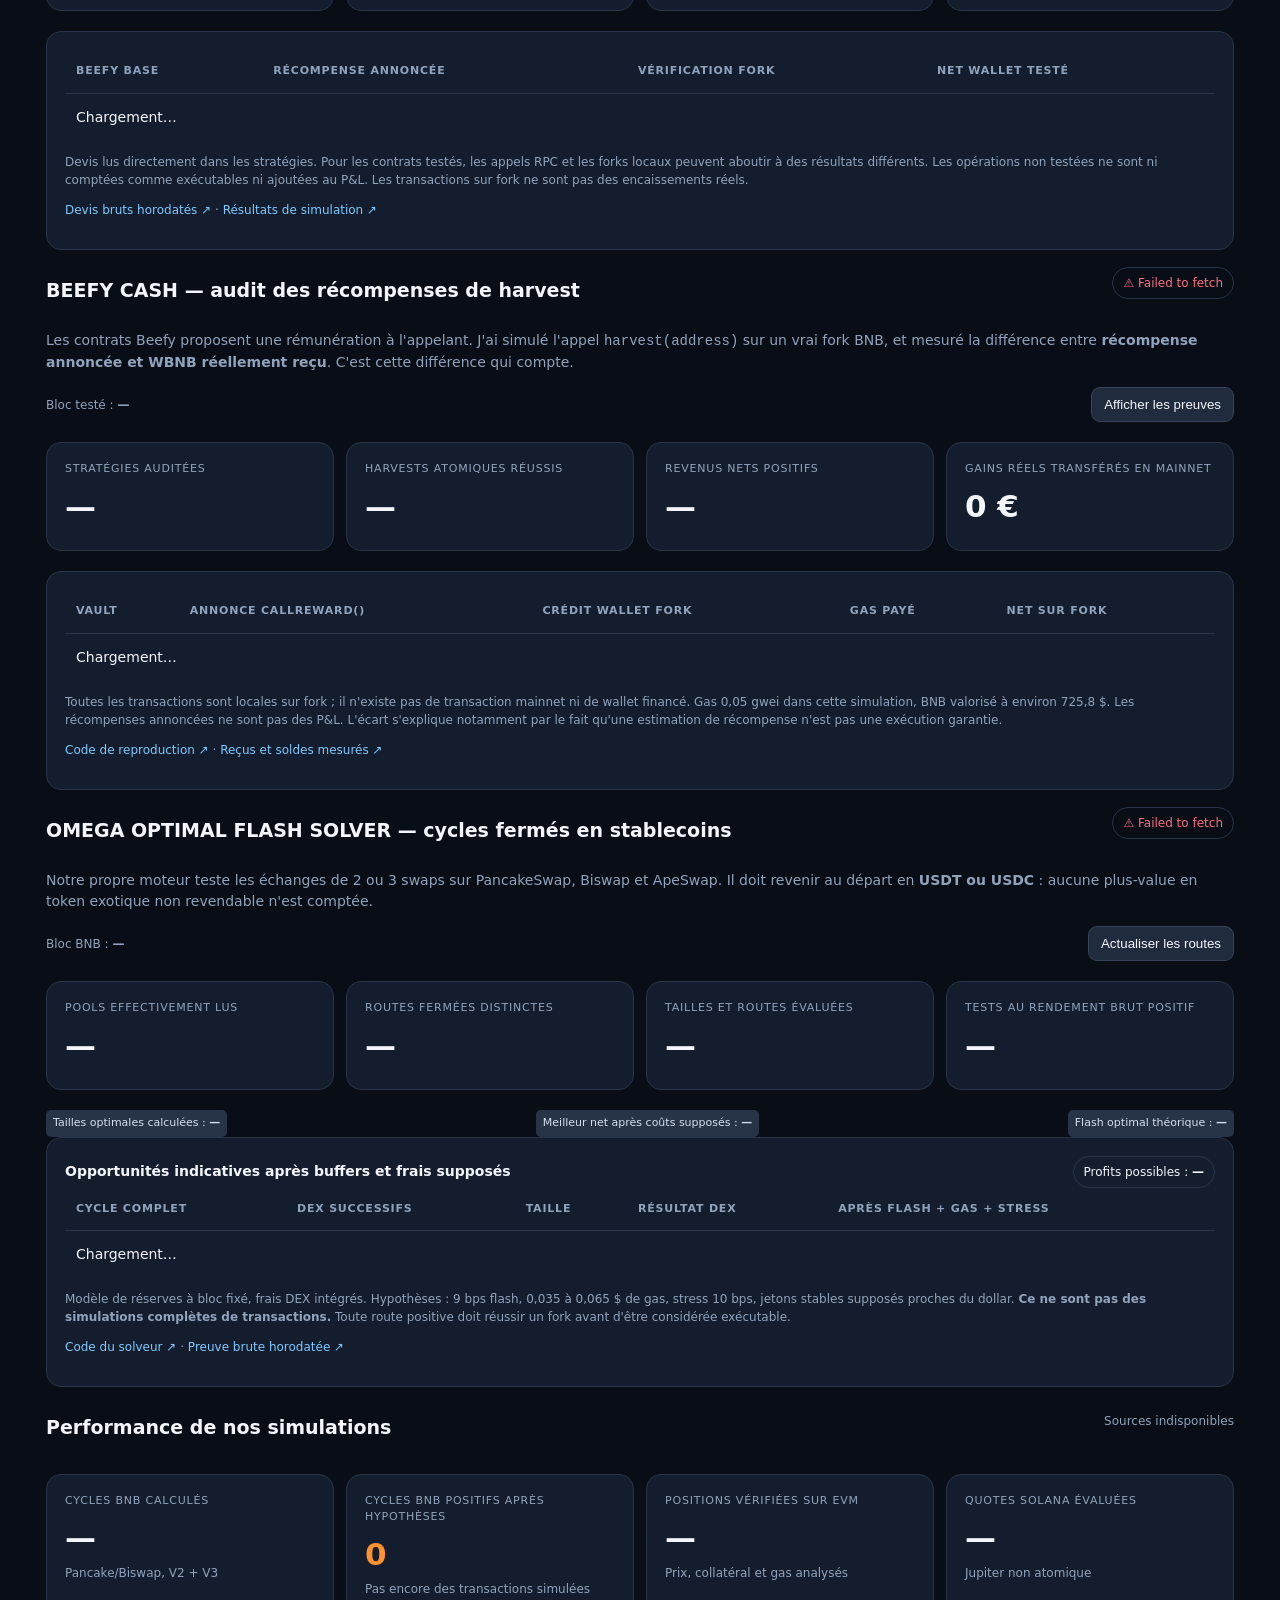
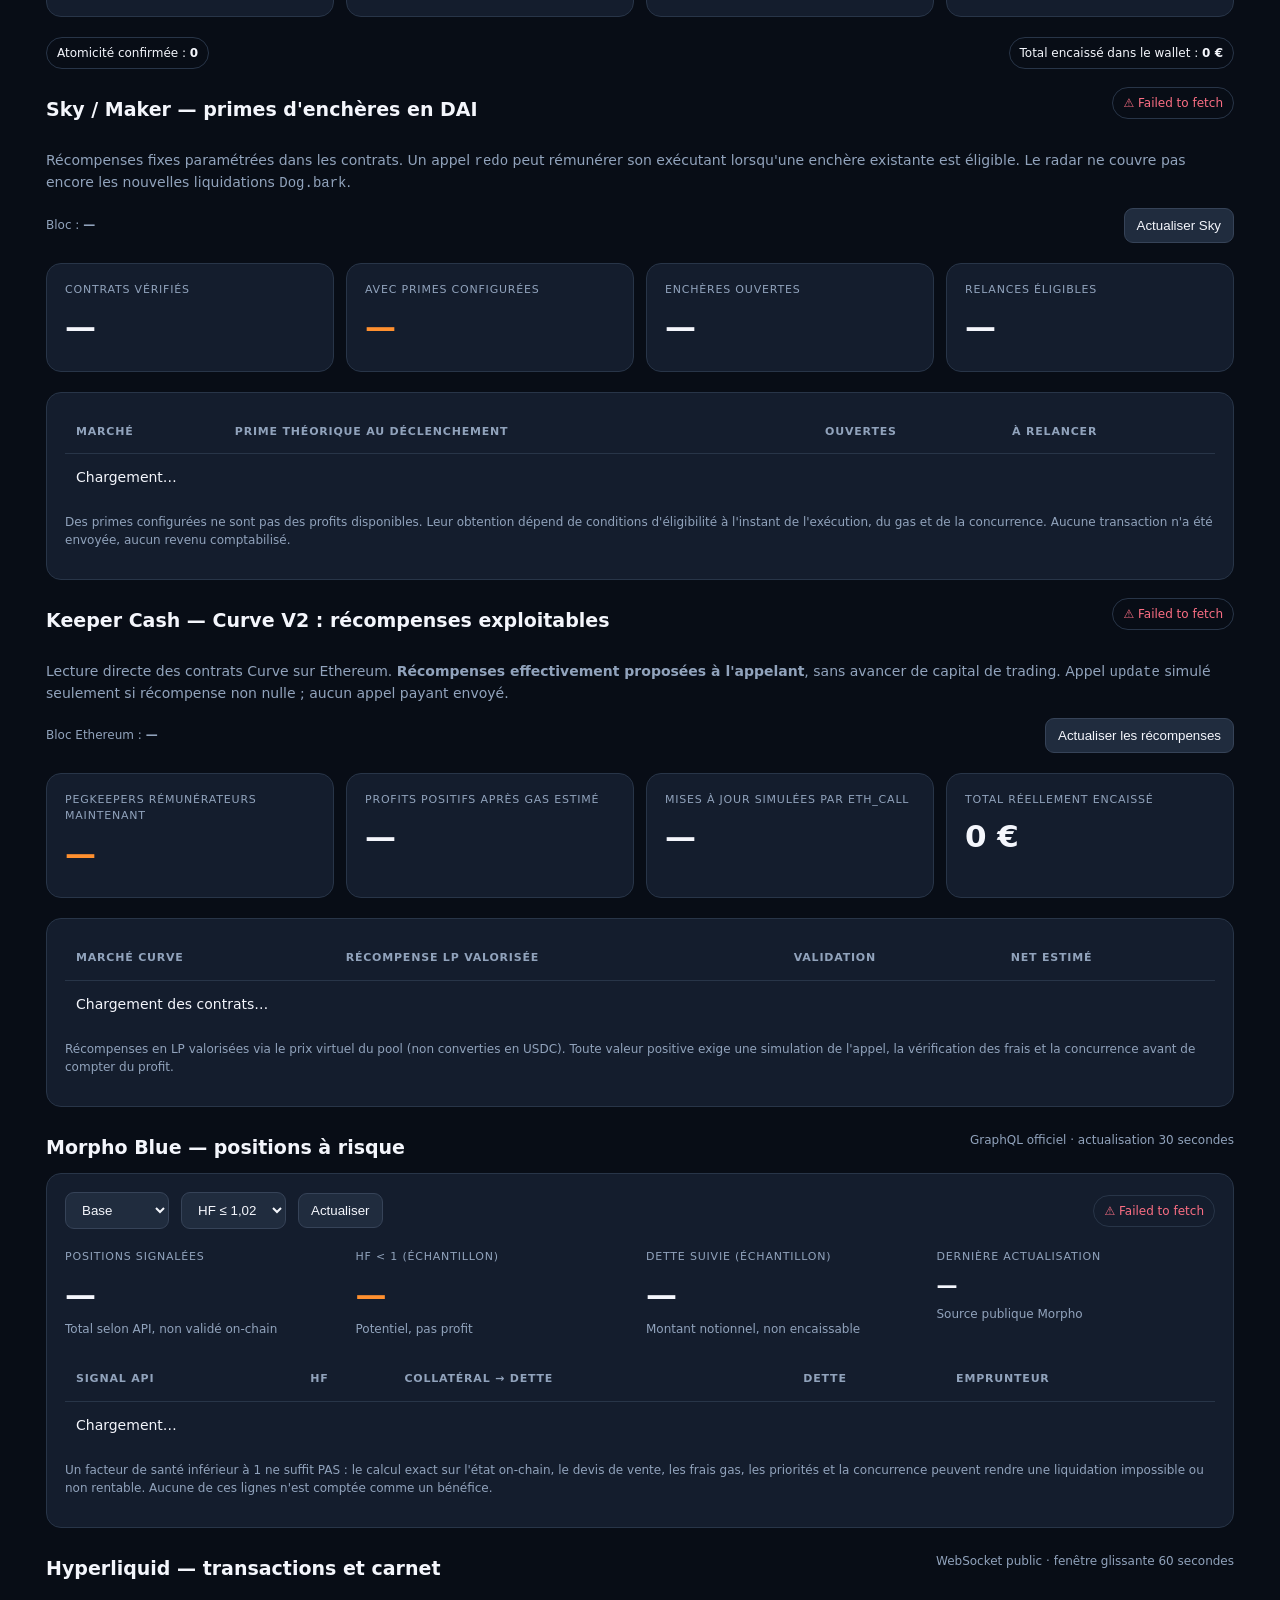
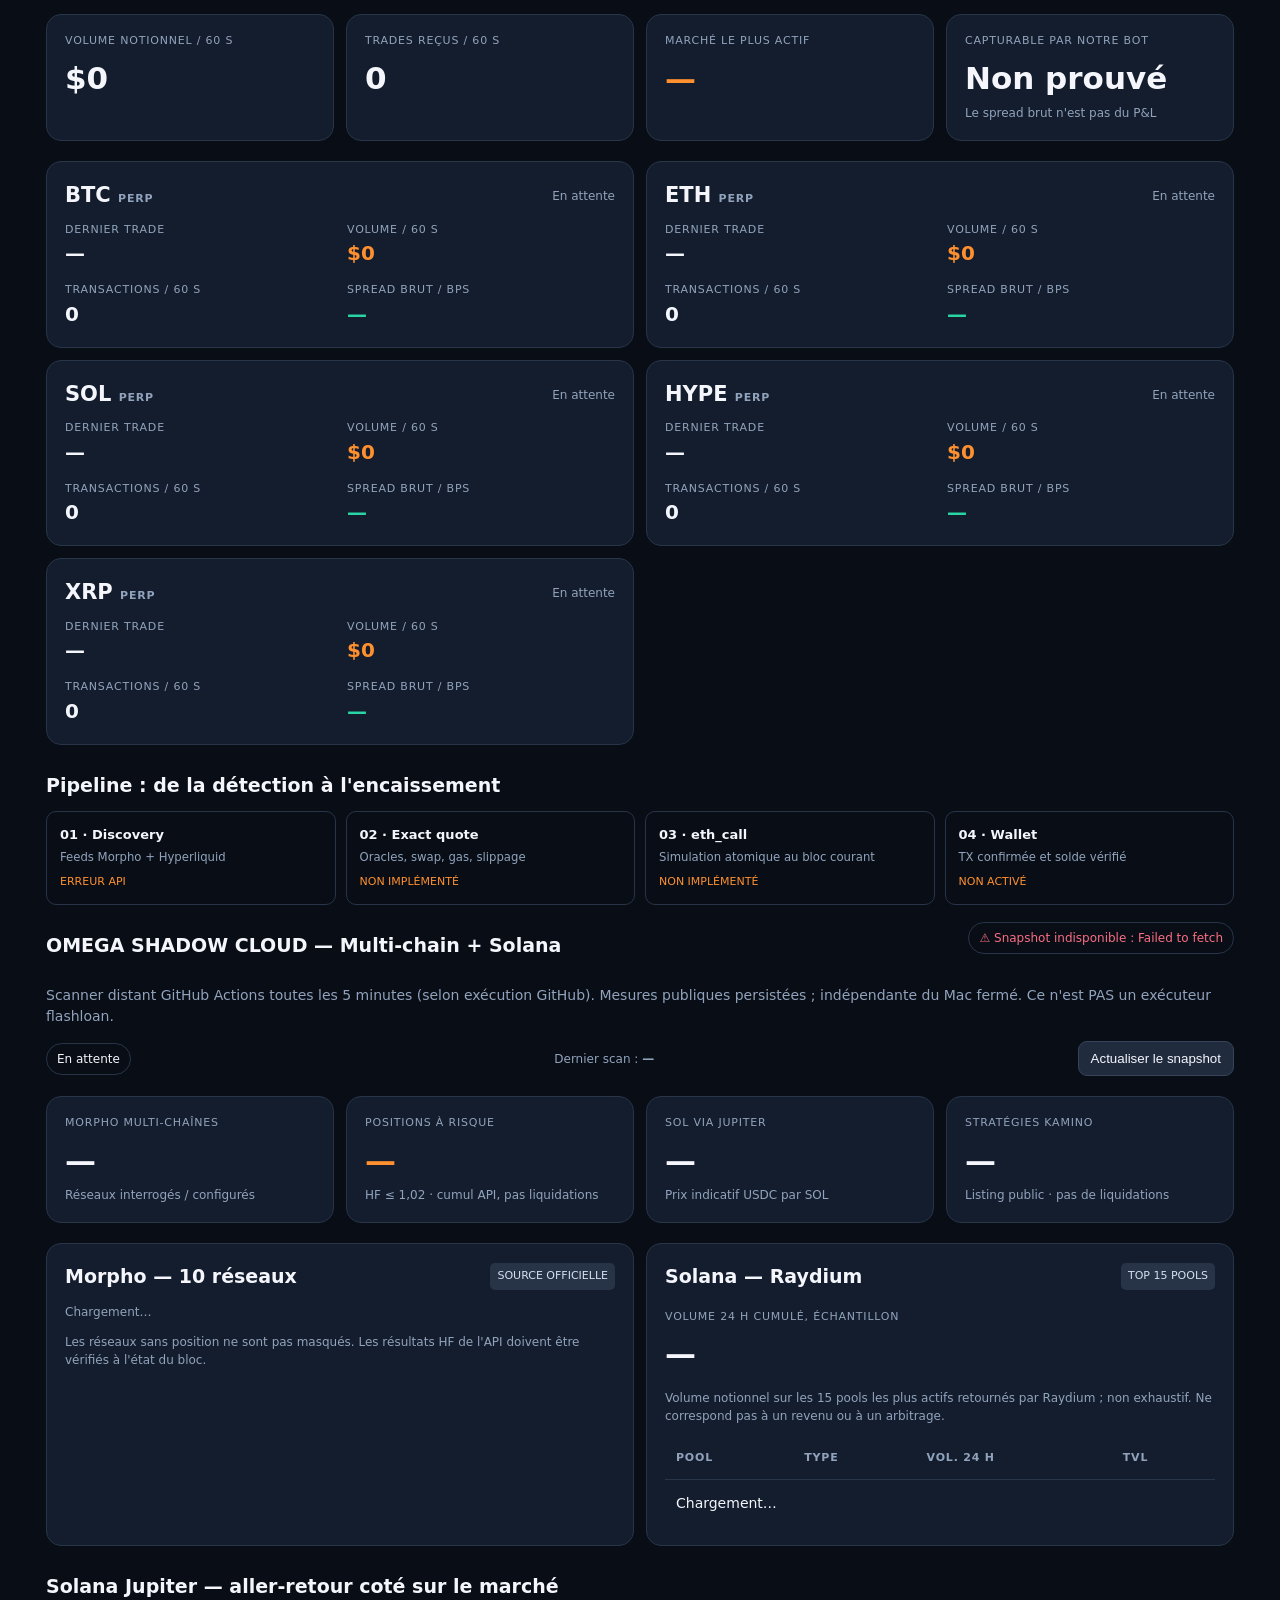
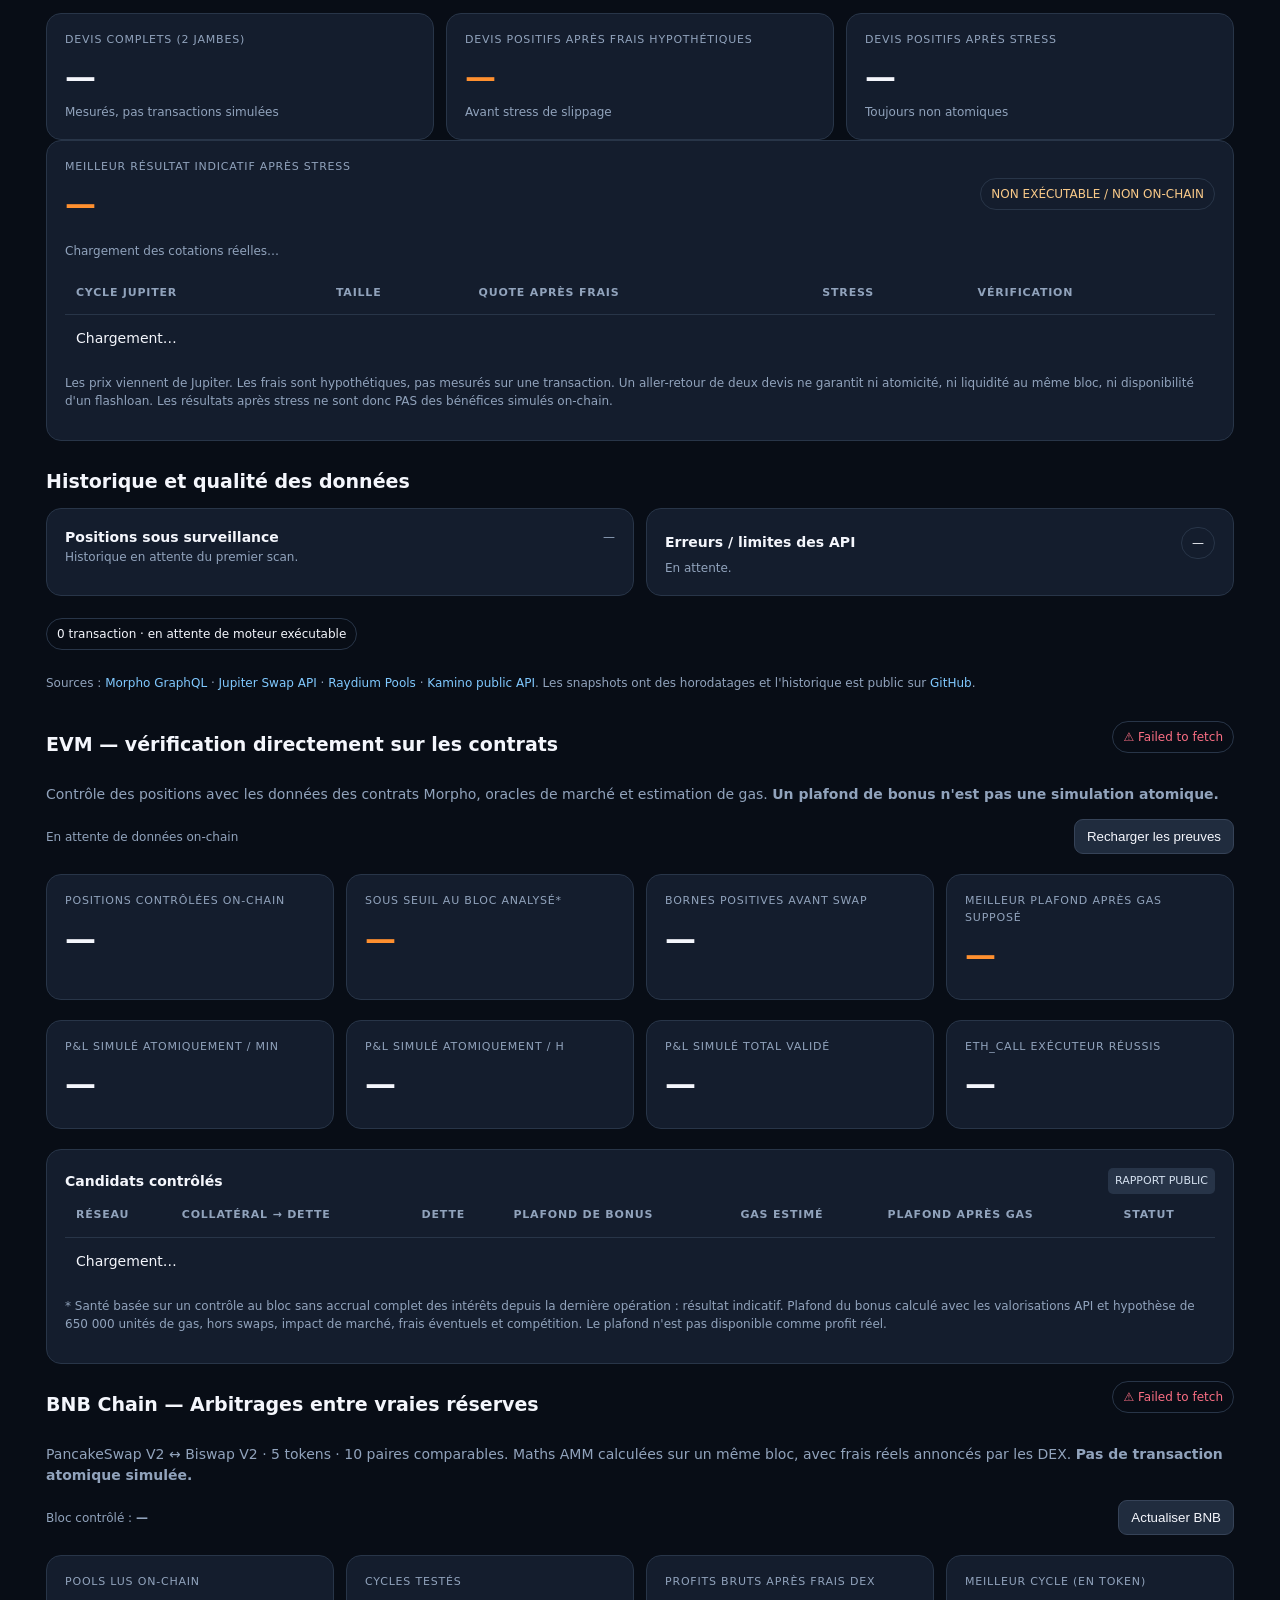
==== commit 06c5831a: "Show time-ordered maker quote replay and conditional fills as separate nonwallet evidence" ====
--- a/omega/index.html
+++ b/omega/index.html
@@ -35,6 +35,23 @@
 <div class="card"><div class="label">Meilleur scénario par ticket après buffers</div><div class="big orange" id="eqBest">—</div><div class="caption">Si l'écart converge, hors erreur de couverture</div></div>
 <div class="card"><div class="label">Revenus effectivement capturés</div><div class="big">0 $</div><div class="caption">Aucun trading exécuté</div></div>
 </div>
+<div class="head"><h3>OMEGA MAKER — transactions traversant nos prix limites virtuels</h3><span class="pill" id="emStatus">Connexion au tape…</span></div>
+<p class="caption">Comme les frères : création de prix passifs, puis contrôle des transactions de l'autre côté. La différence : pour l'instant <strong>aucun ordre de notre wallet n'est déposé</strong>. Une transaction du marché traversant un prix ne garantit pas notre priorité dans le carnet.</p>
+<div class="toolbar"><span class="caption">Dernier replay : <strong id="emLast">—</strong></span><button id="emRefresh">Actualiser les preuves maker</button></div>
+<div class="grid">
+<div class="card"><div class="label">Prix limites virtuels testés</div><div class="big" id="emWatched">—</div></div>
+<div class="card"><div class="label">Cotes virtuelles actuellement surveillées</div><div class="big" id="emOpen">—</div></div>
+<div class="card"><div class="label">Transactions ayant traversé un prix virtuel</div><div class="big orange" id="emTouch">—</div><div class="caption">Pas de vrais fills OMEGA</div></div>
+<div class="card"><div class="label">Passages favorables après frais modélisés</div><div class="big" id="emFavorable">—</div></div>
+</div>
+<div class="grid">
+<div class="card"><div class="label">Net théorique de tous les passages si exécutés</div><div class="big" id="emConditional">—</div><div class="caption">Hypothèse de priorité et de couverture immédiate</div></div>
+<div class="card"><div class="label">Surplus théorique des passages positifs</div><div class="big orange" id="emPositiveOnly">—</div><div class="caption">Non ajouté au compteur de gains vérifiés</div></div>
+</div>
+<div class="box"><div class="head"><strong>Preuves de trades passés APRÈS nos cotations virtuelles</strong><span class="tag">REPLAY / AUCUN VRAI ORDRE</span></div>
+<div class="scroll"><table><thead><tr><th>Action</th><th>Notre limite virtuelle</th><th>Transaction publique</th><th>Quantité max</th><th>Différence brute</th><th>Frais + couverture estimés</th><th>Net si exécuté</th></tr></thead><tbody id="emEvents"><tr><td colspan="7">Lecture du tape…</td></tr></tbody></table></div>
+<p class="caption">Le replay échantillonne l'API recentTrades toutes les cinq minutes environ. Il ne couvre pas la totalité des transactions intermédiaires, la file d'attente maker n'est pas reproduite et les bid/ask Nasdaq n'ont pas d'horodatage indépendant. Les valeurs servent à filtrer une stratégie ; elles ne sont pas encaissables.</p>
+<p class="caption"><a href="https://github.com/seyit571/towy-demo/blob/main/omega/equity-maker.py" target="_blank" rel="noopener noreferrer">Code du replay ↗</a> · <a href="https://github.com/seyit571/towy-demo/blob/omega-data/omega/data/equity-maker.json" target="_blank" rel="noopener noreferrer">Journal de tape ↗</a></p></div>
 <div class="head"><h3>Paper trading · suivi cumulatif virtuel</h3><span class="pill" id="epStatus">Chargement…</span></div>
 <div class="grid">
 <div class="card"><div class="label">Positions virtuelles en cours</div><div class="big" id="epPositions">—</div><div class="caption">Simulées uniquement lorsque l'écart couvre les buffers</div></div>
@@ -506,4 +523,4 @@
  }catch(e){$('mstatus').textContent='⚠ '+String(e.message).slice(0,45);$('mstatus').className='pill red';$('pipe').textContent='ERREUR API';}finally{clearTimeout(timeout);loading=false}
 }
 $('reload').onclick=morpho;$('chain').onchange=morpho;$('hf').onchange=morpho;connect();setInterval(draw,1000);morpho();setInterval(morpho,30000);
-</script><script src="./sky-ui.js" defer></script><script src="./keepers-ui.js" defer></script><script src="./scanner-ui.js" defer></script><script src="./evm-ui.js" defer></script><script src="./bsc-ui.js" defer></script><script src="./bsc-v3-ui.js" defer></script><script src="./atomic-ui.js" defer></script><script src="./truth-ui.js" defer></script><script src="./beefy-base-ui.js" defer></script><script src="./base-beefy-ui.js" defer></script><script src="./beefy-ui.js" defer></script><script src="./triangles-ui.js" defer></script><script src="./bigflow.js" defer></script><script src="./solana-keepers-ui.js" defer></script><script src="./velocity-l3.js" defer></script><script src="./equity-paper-ui.js" defer></script><script src="./equity-basis-ui.js" defer></script><script src="./energy-router-ui.js" defer></script><script src="./commander-ui.js" defer></script><script src="./capture-ui.js" defer></script><script src="./overview.js" defer></script></body></html>+</script><script src="./sky-ui.js" defer></script><script src="./keepers-ui.js" defer></script><script src="./scanner-ui.js" defer></script><script src="./evm-ui.js" defer></script><script src="./bsc-ui.js" defer></script><script src="./bsc-v3-ui.js" defer></script><script src="./atomic-ui.js" defer></script><script src="./truth-ui.js" defer></script><script src="./beefy-base-ui.js" defer></script><script src="./base-beefy-ui.js" defer></script><script src="./beefy-ui.js" defer></script><script src="./triangles-ui.js" defer></script><script src="./bigflow.js" defer></script><script src="./solana-keepers-ui.js" defer></script><script src="./velocity-l3.js" defer></script><script src="./equity-maker-ui.js" defer></script><script src="./equity-paper-ui.js" defer></script><script src="./equity-basis-ui.js" defer></script><script src="./energy-router-ui.js" defer></script><script src="./commander-ui.js" defer></script><script src="./capture-ui.js" defer></script><script src="./overview.js" defer></script></body></html>
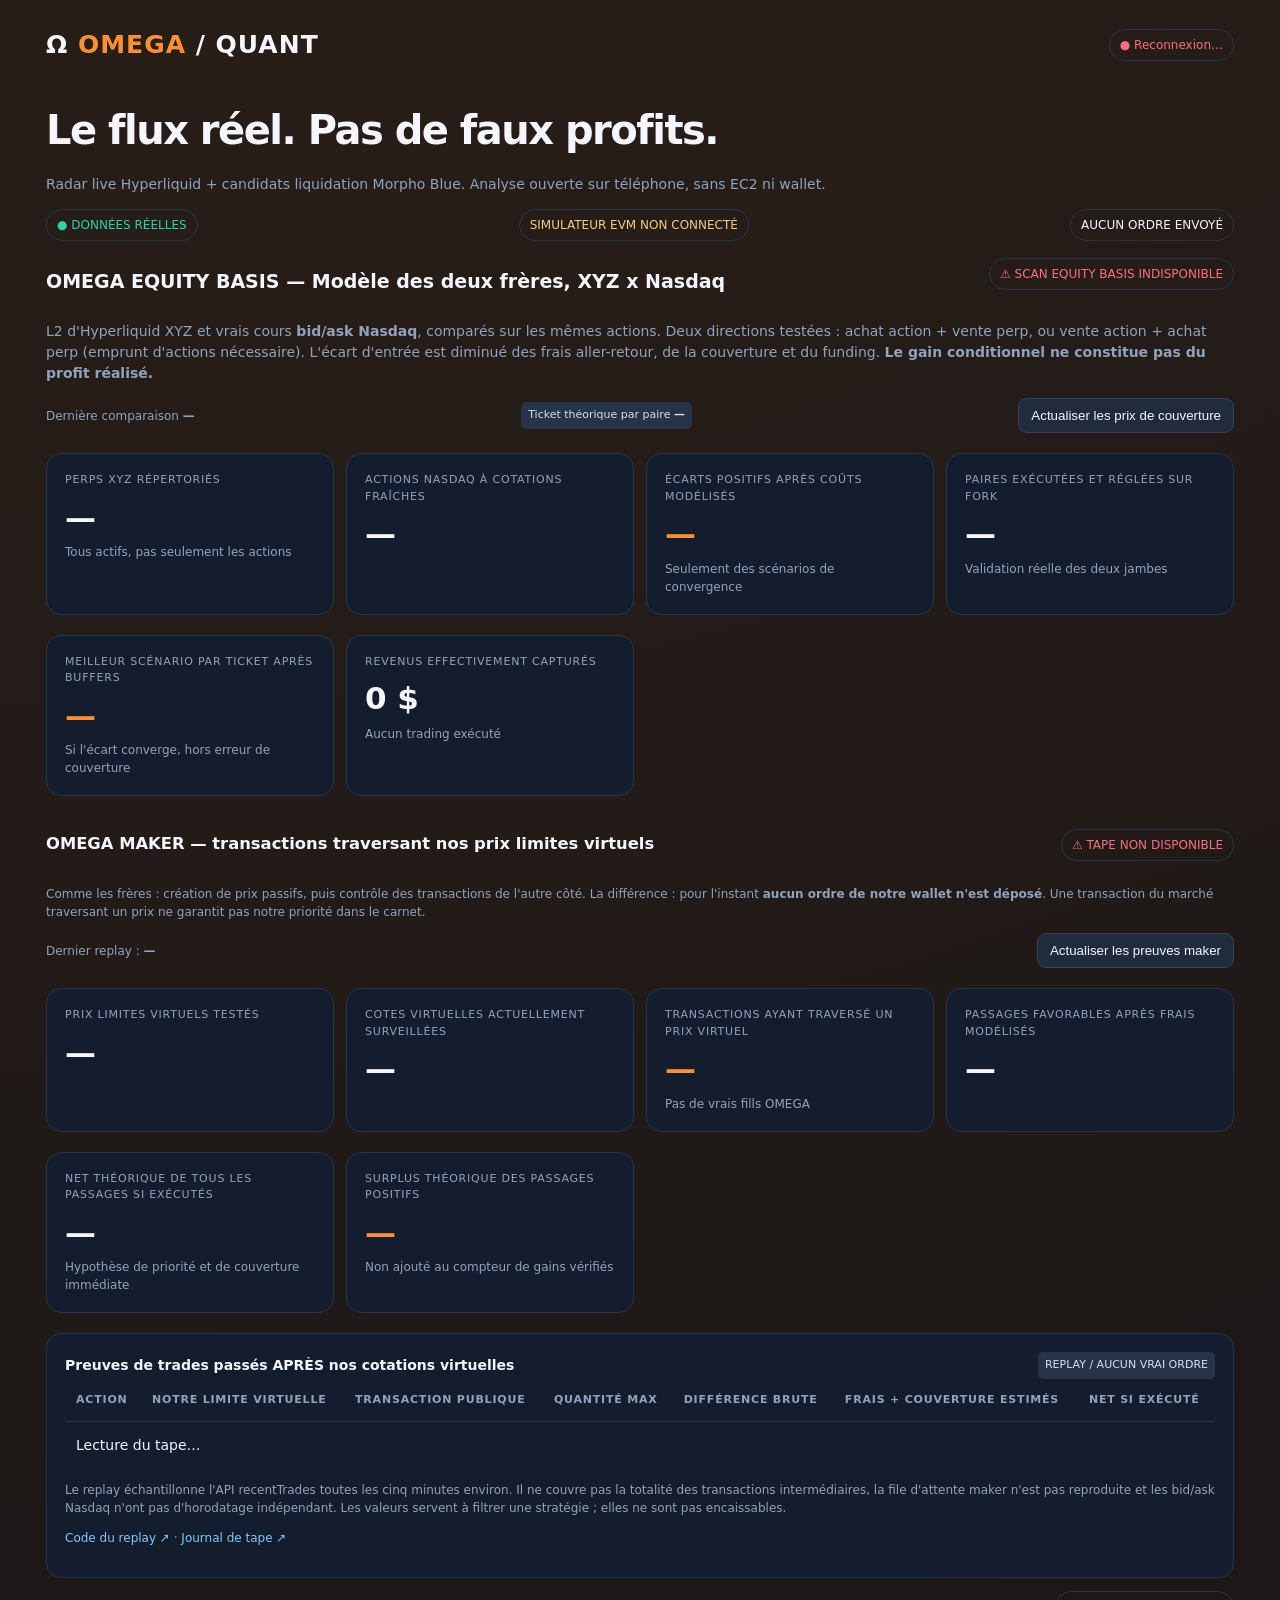
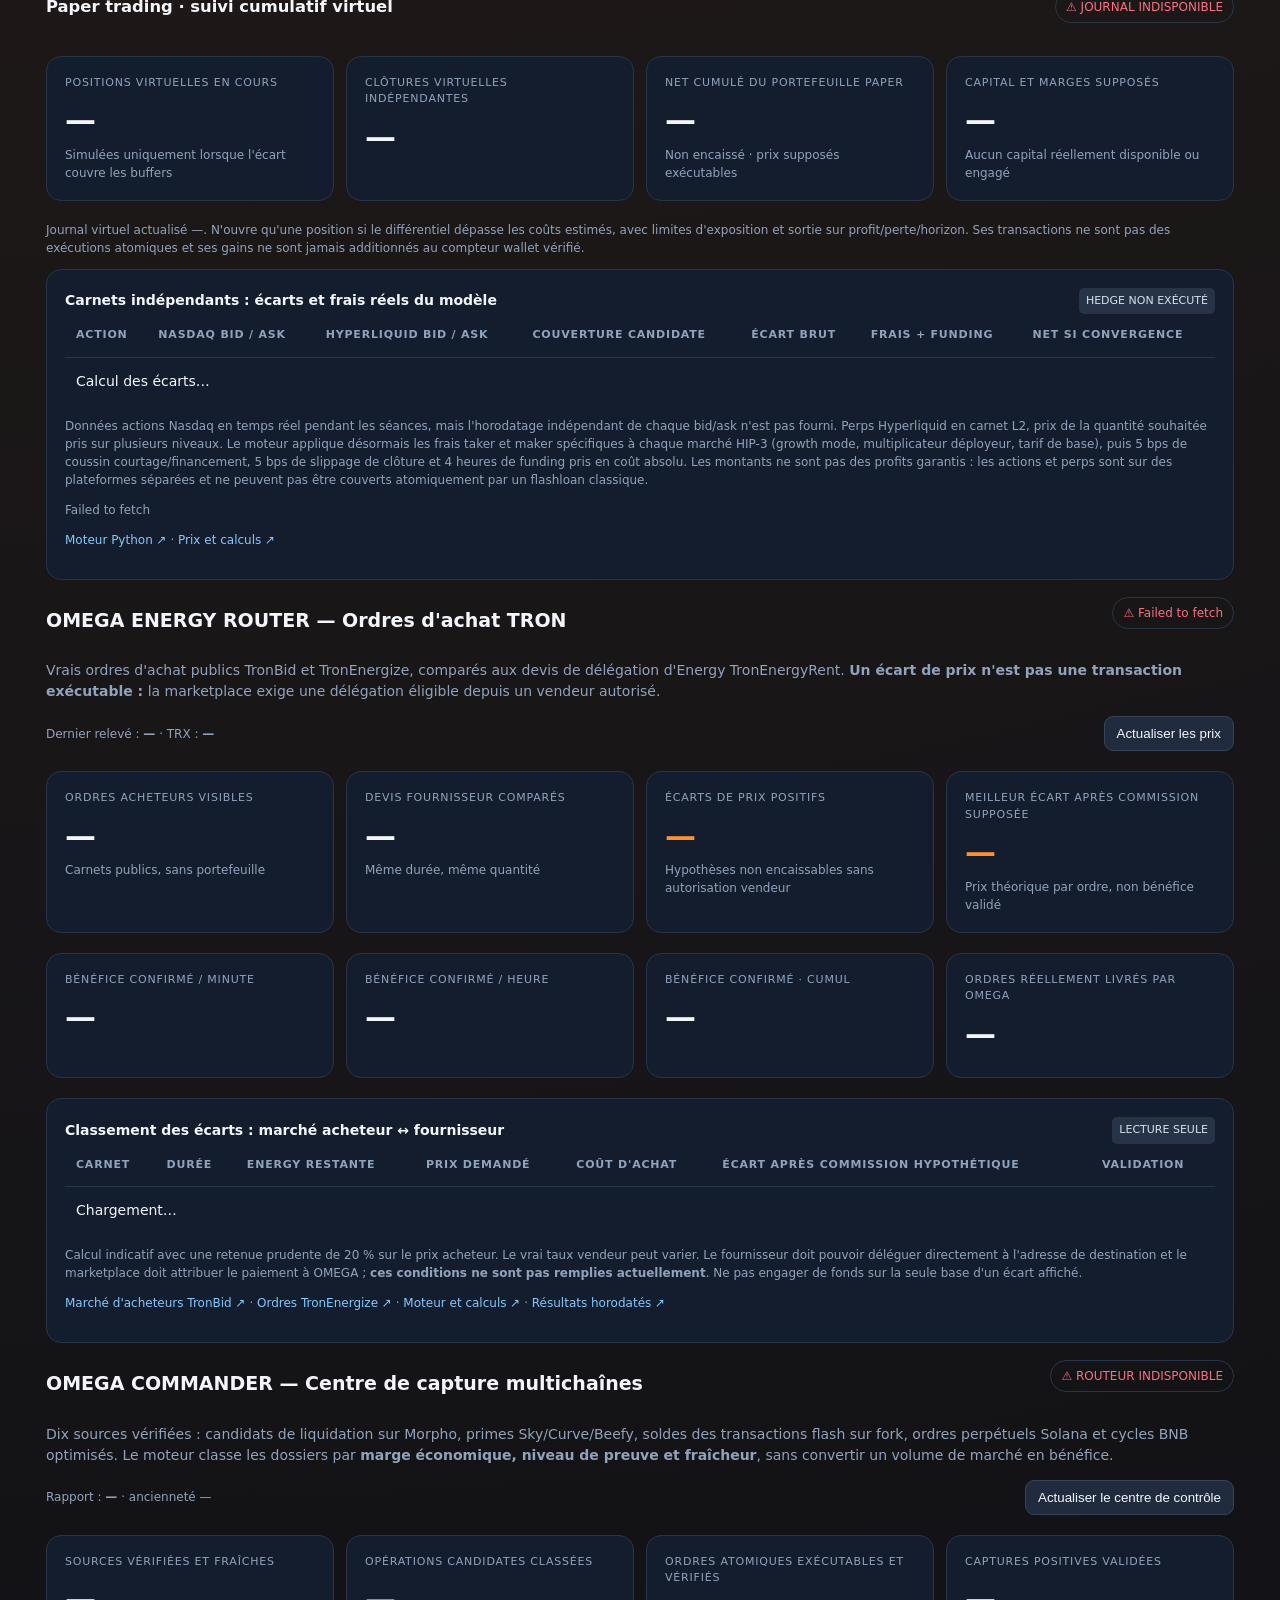
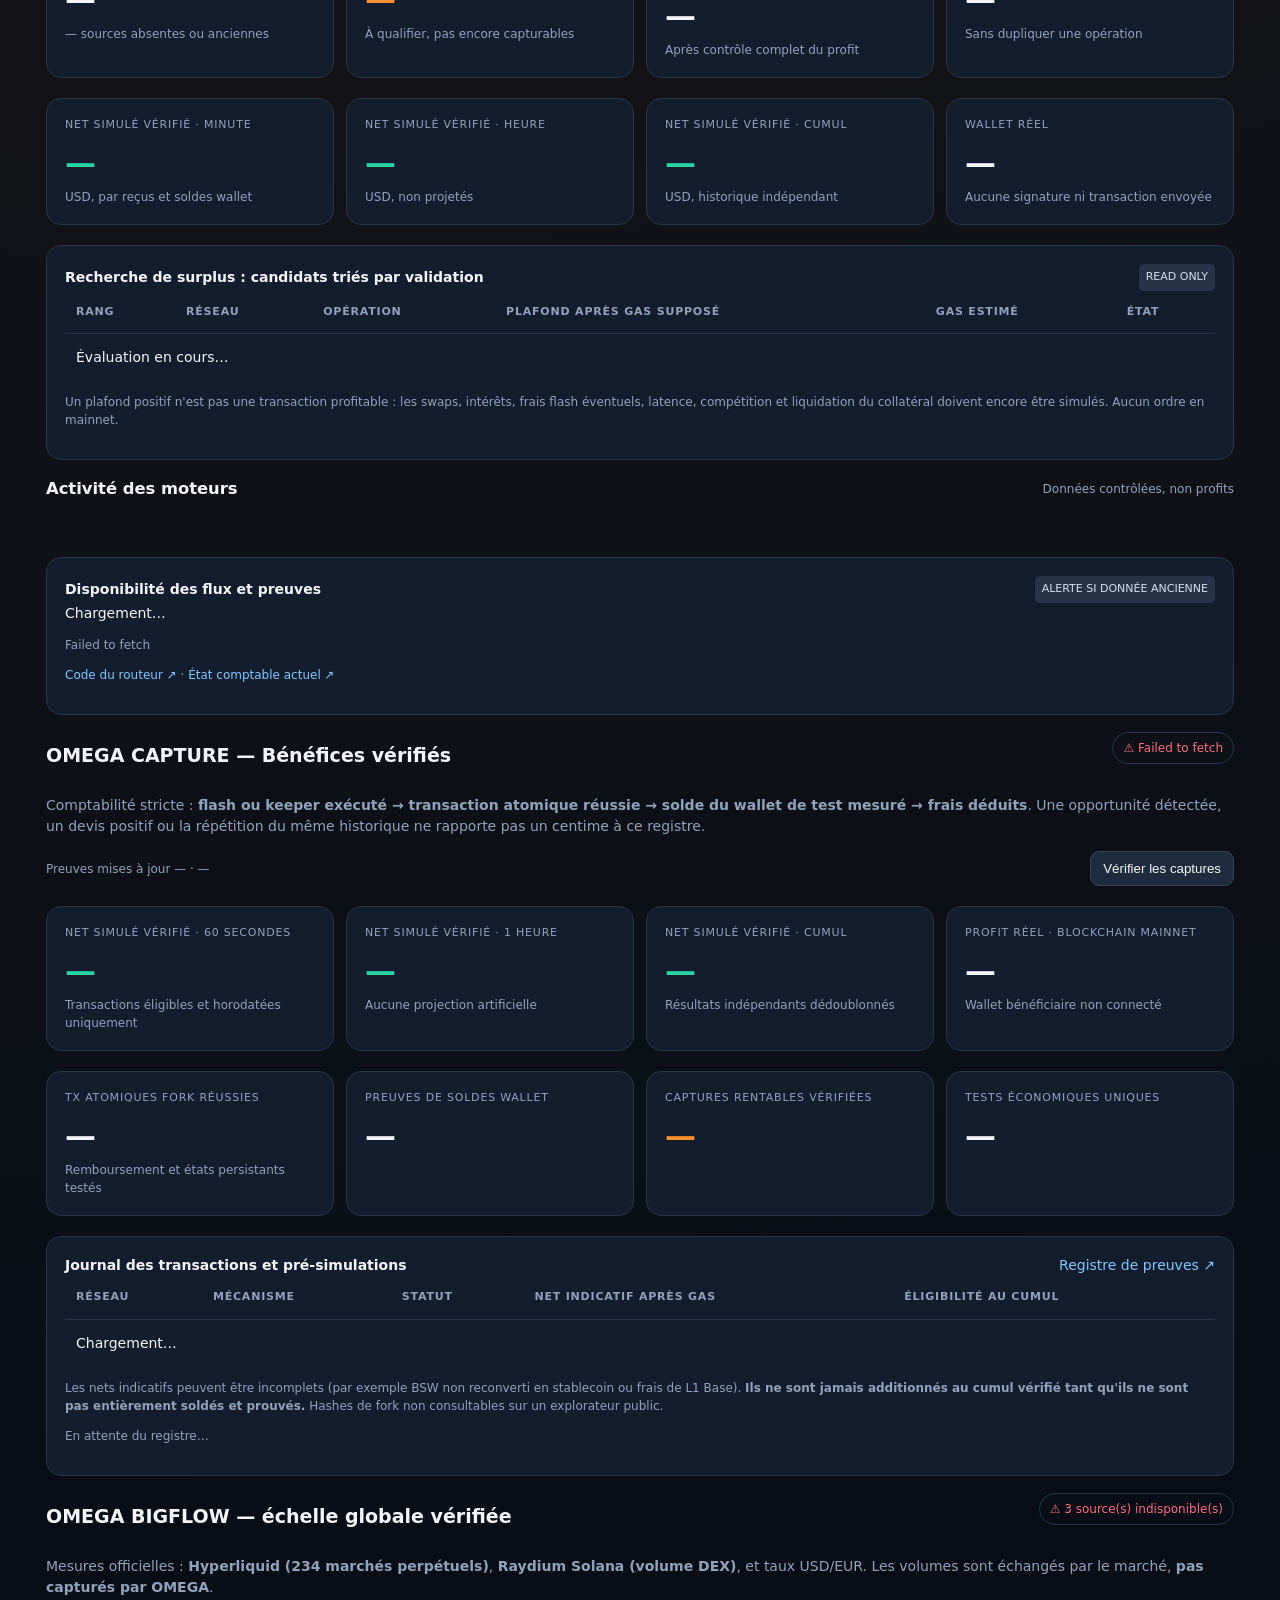
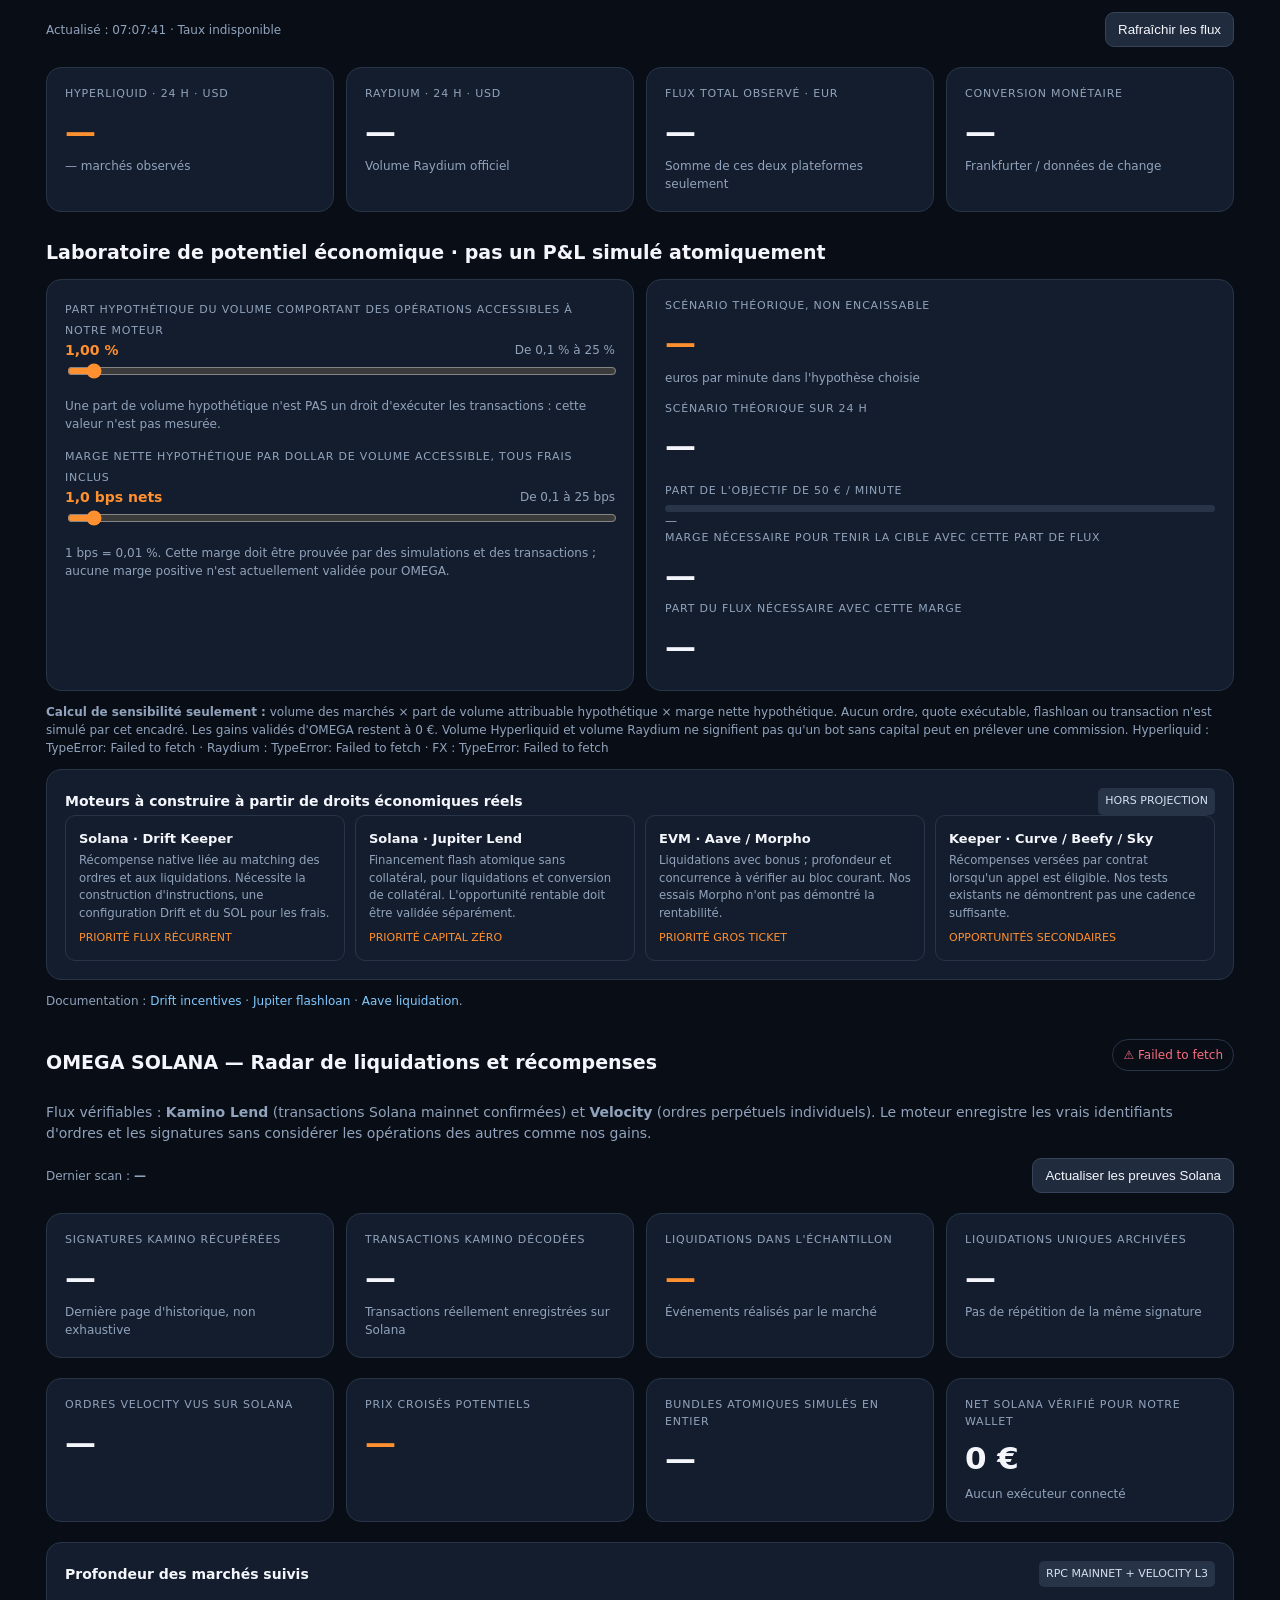
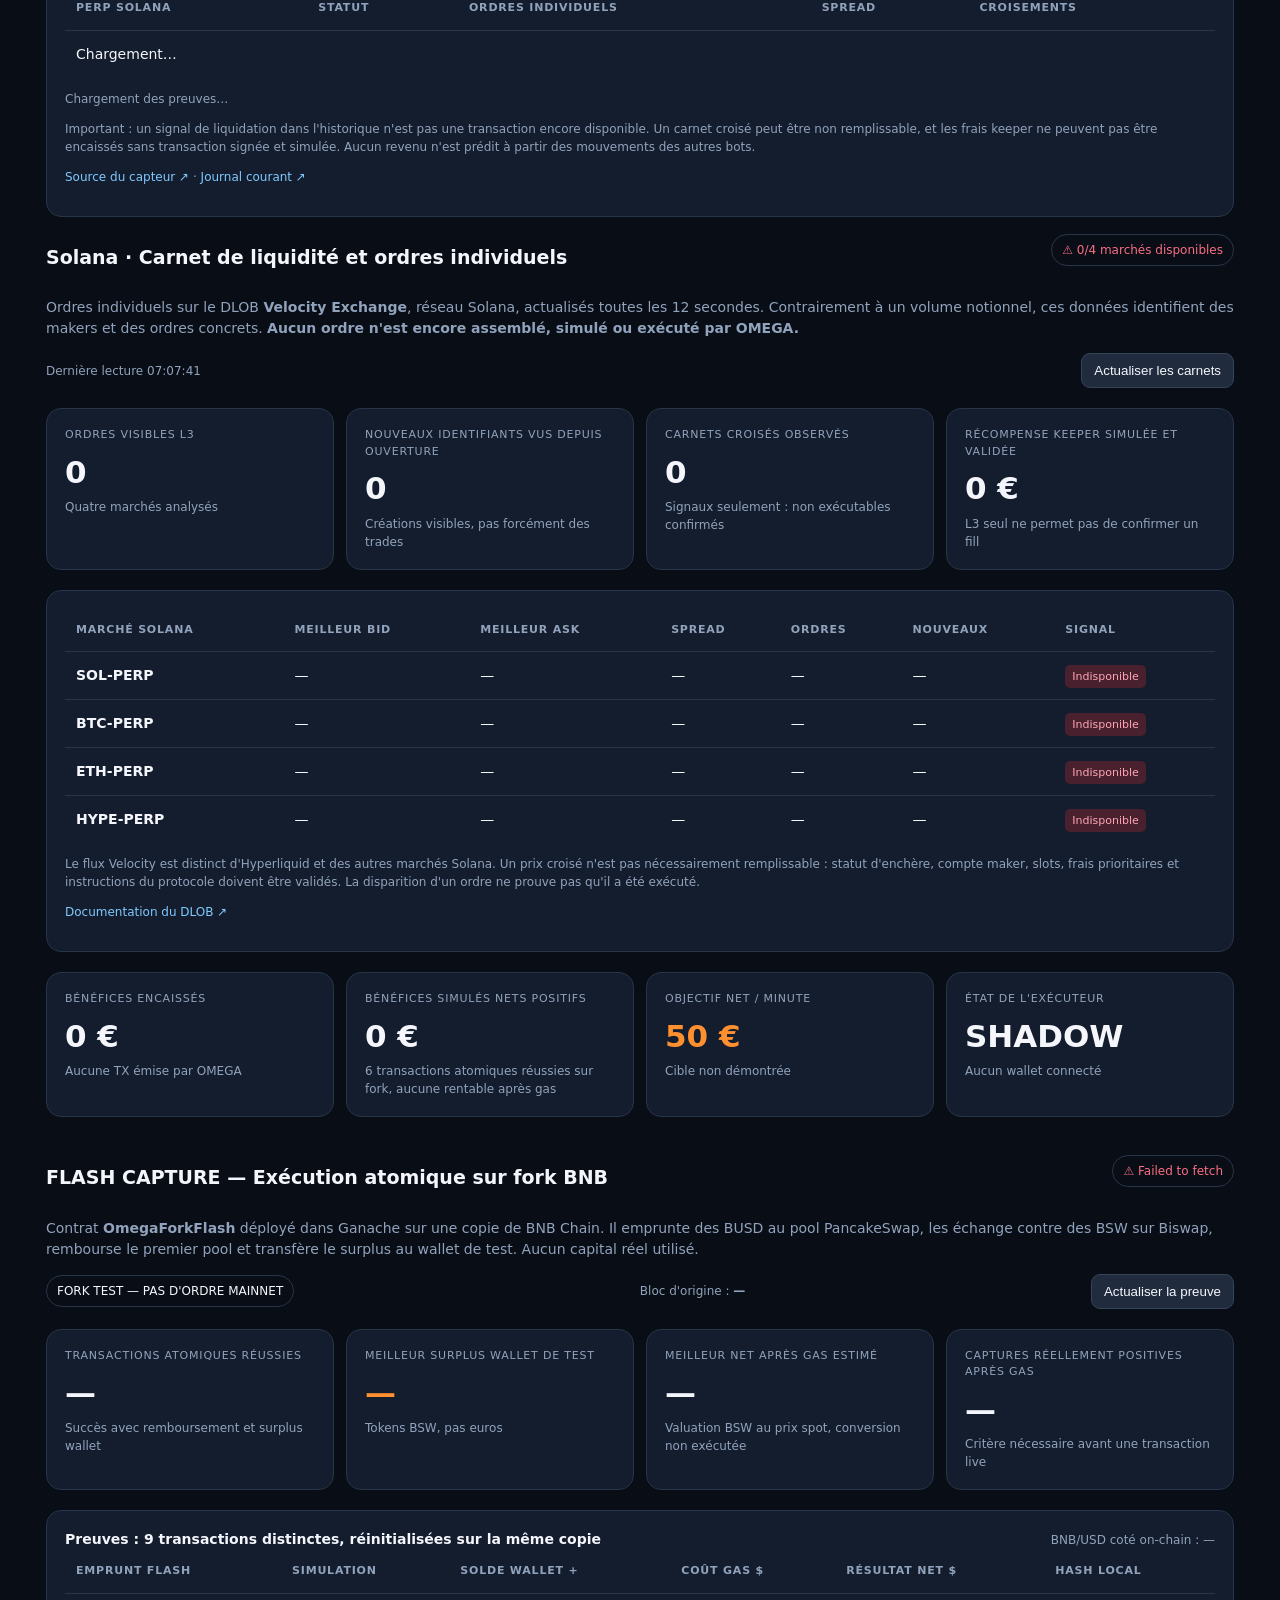
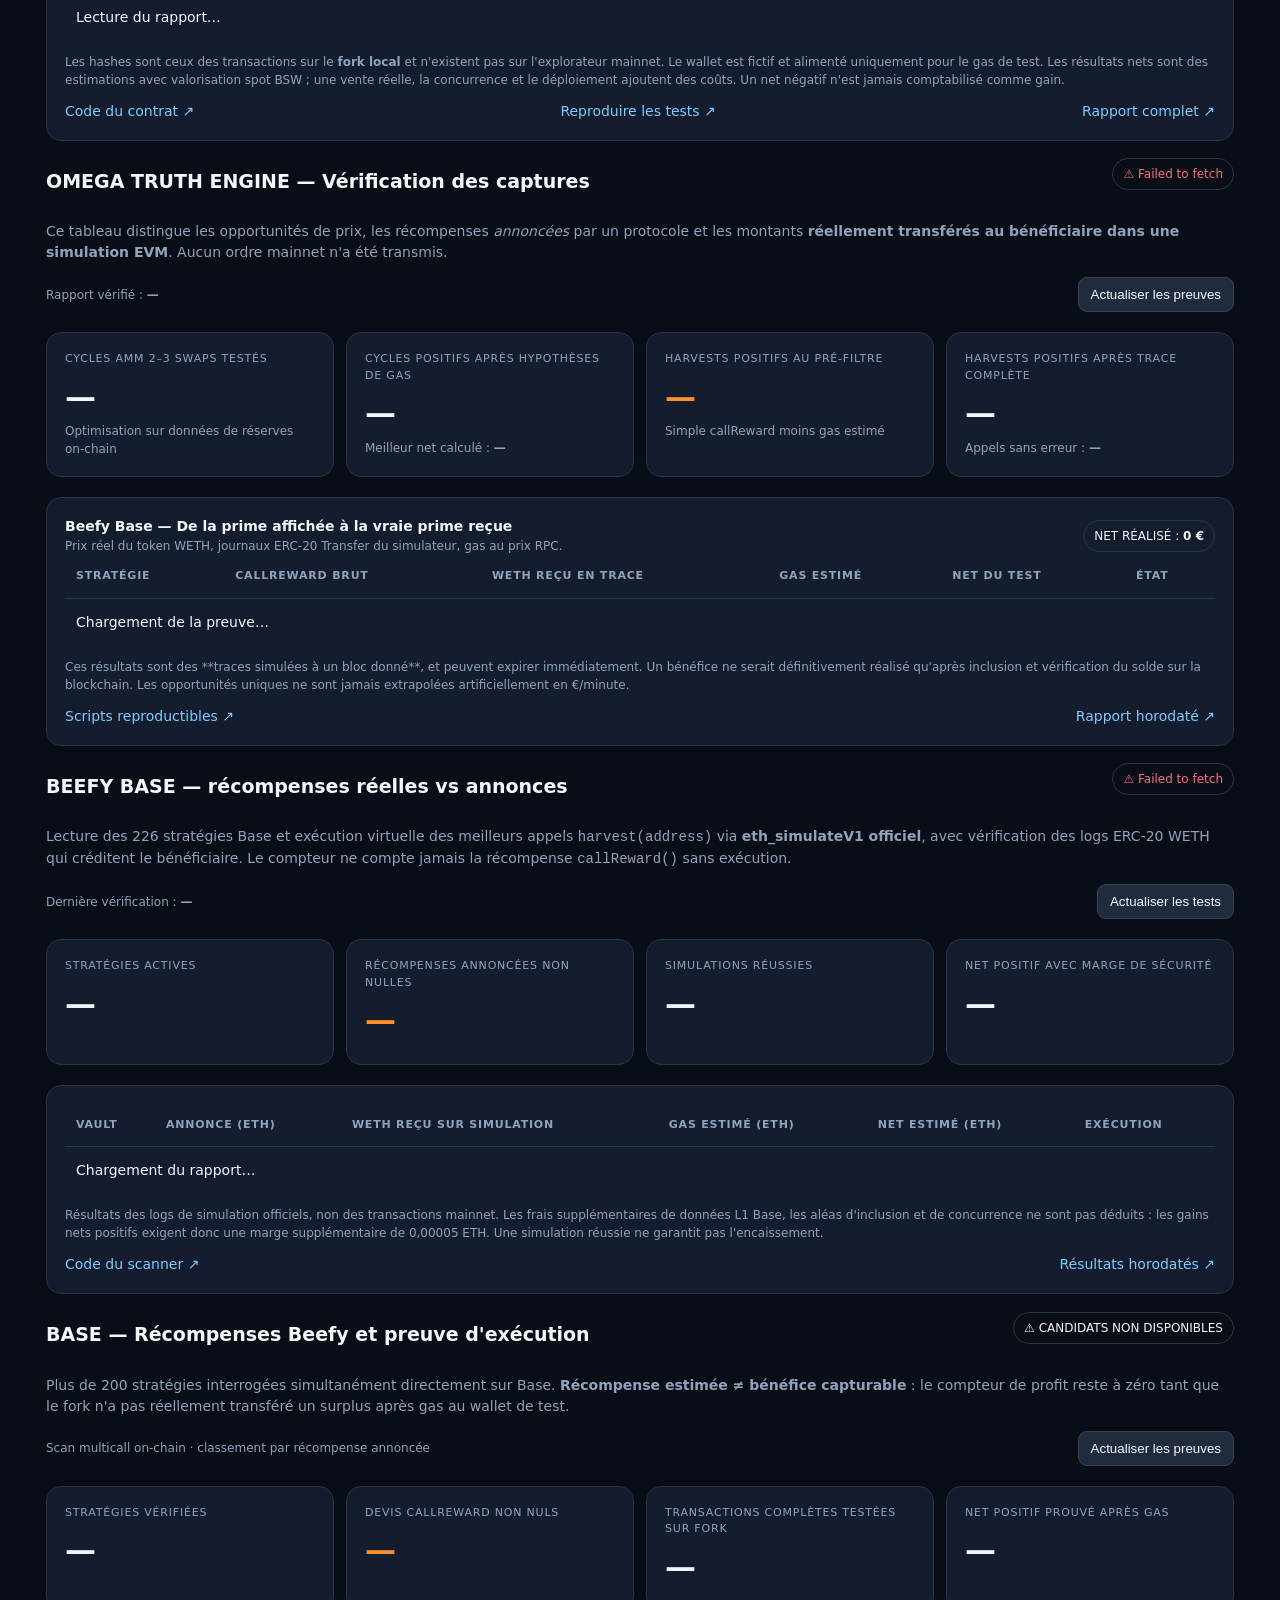
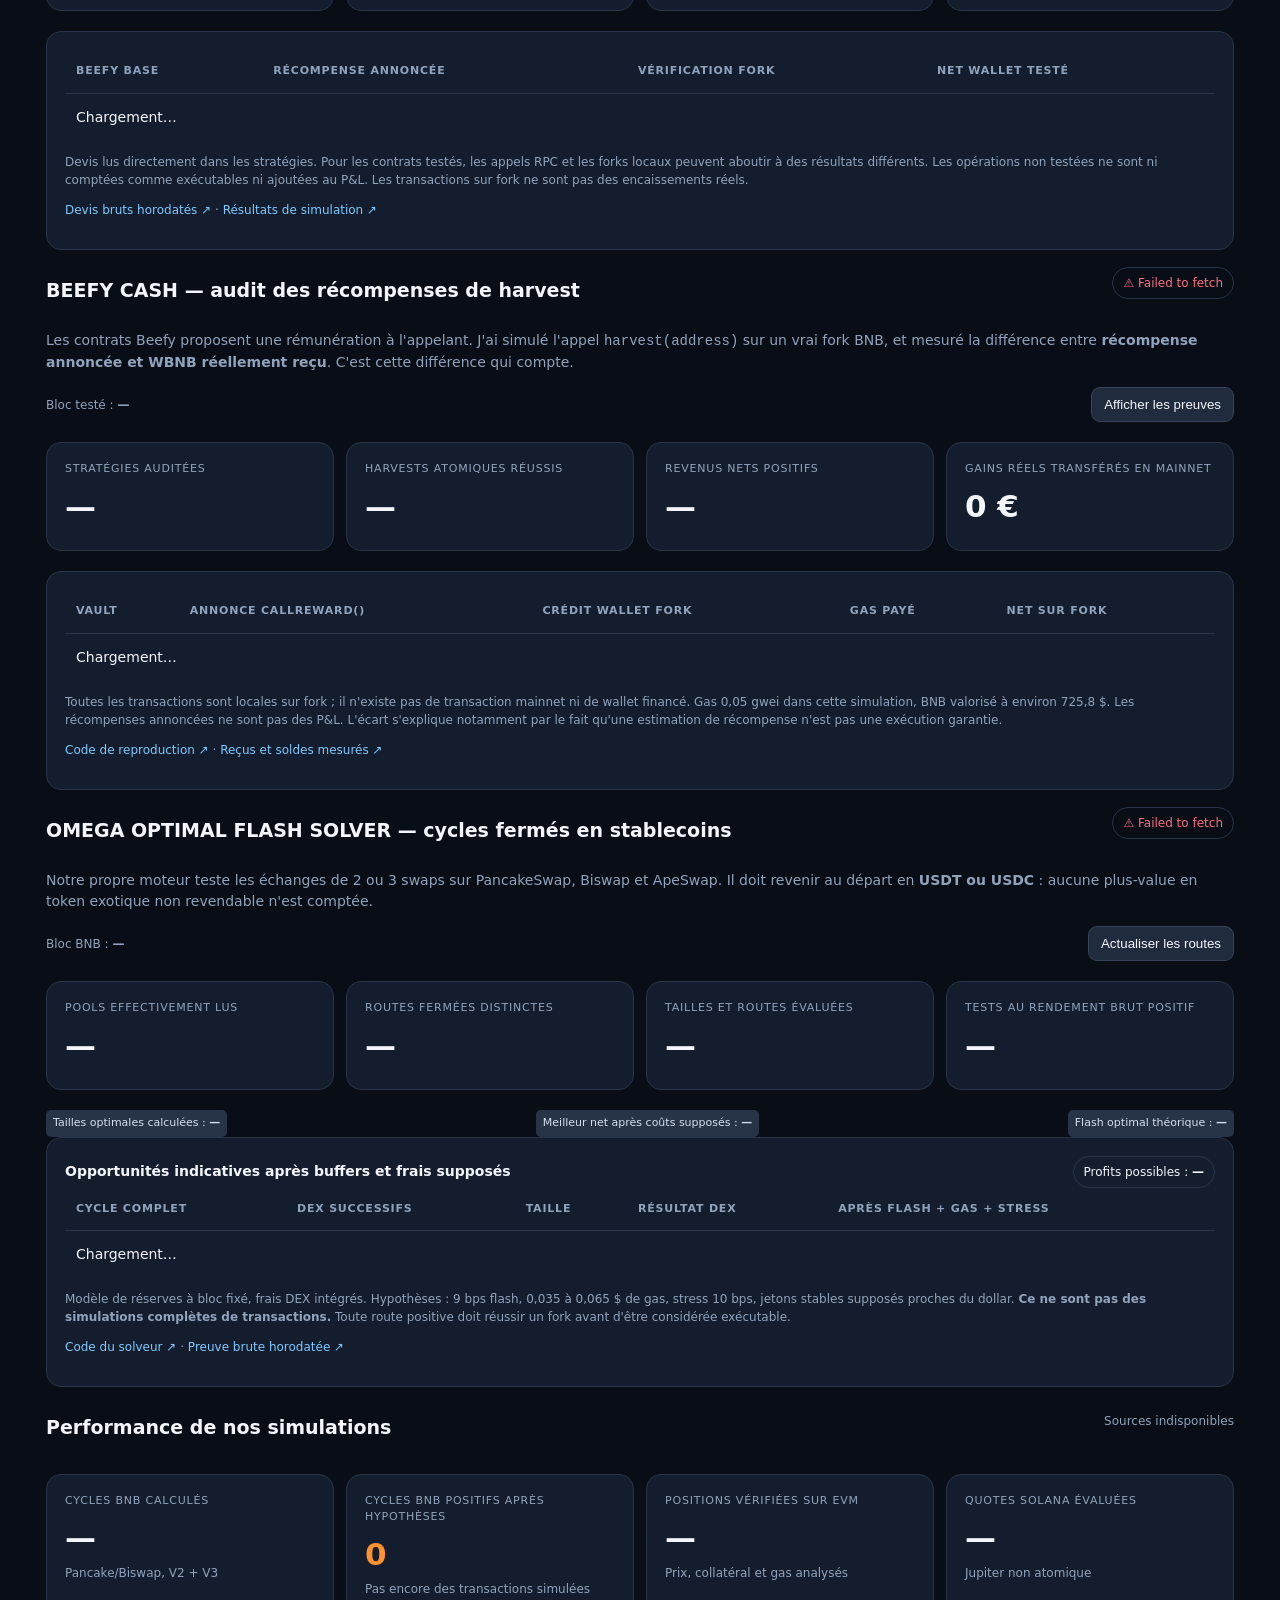
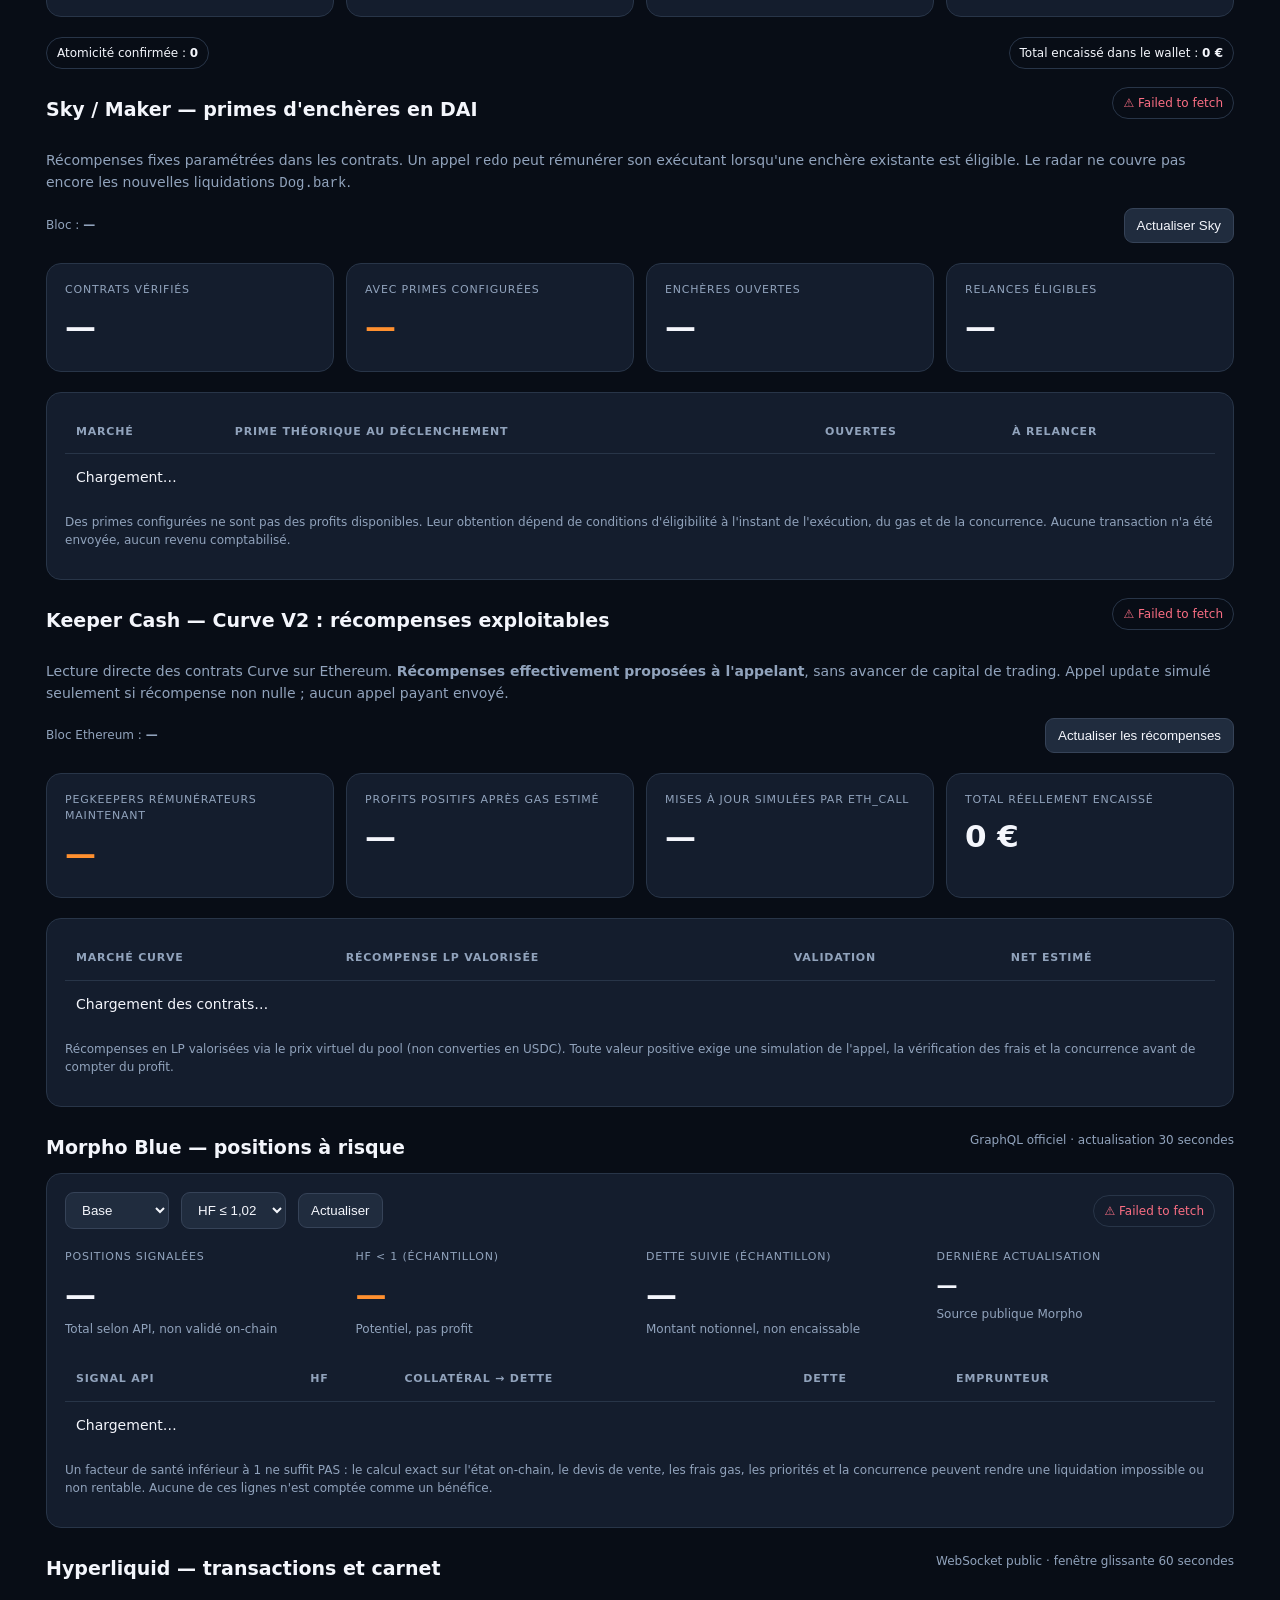
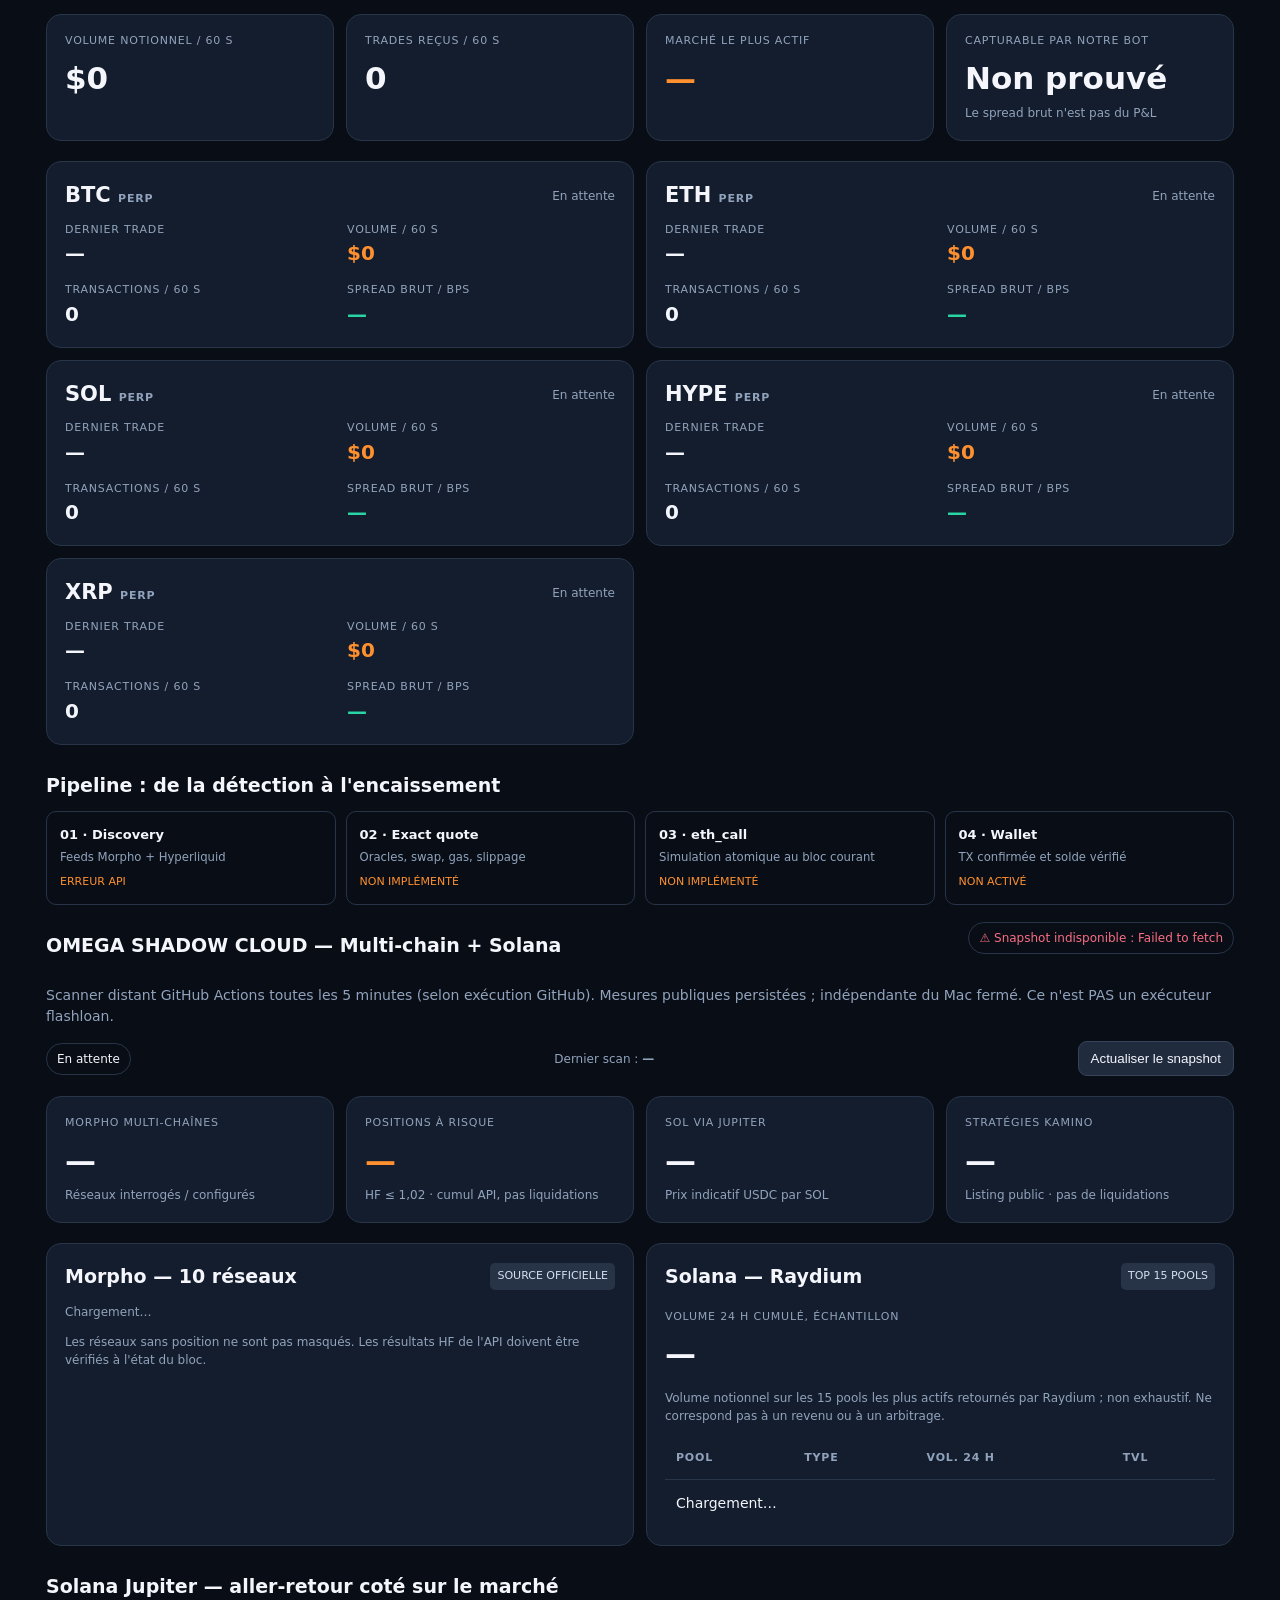
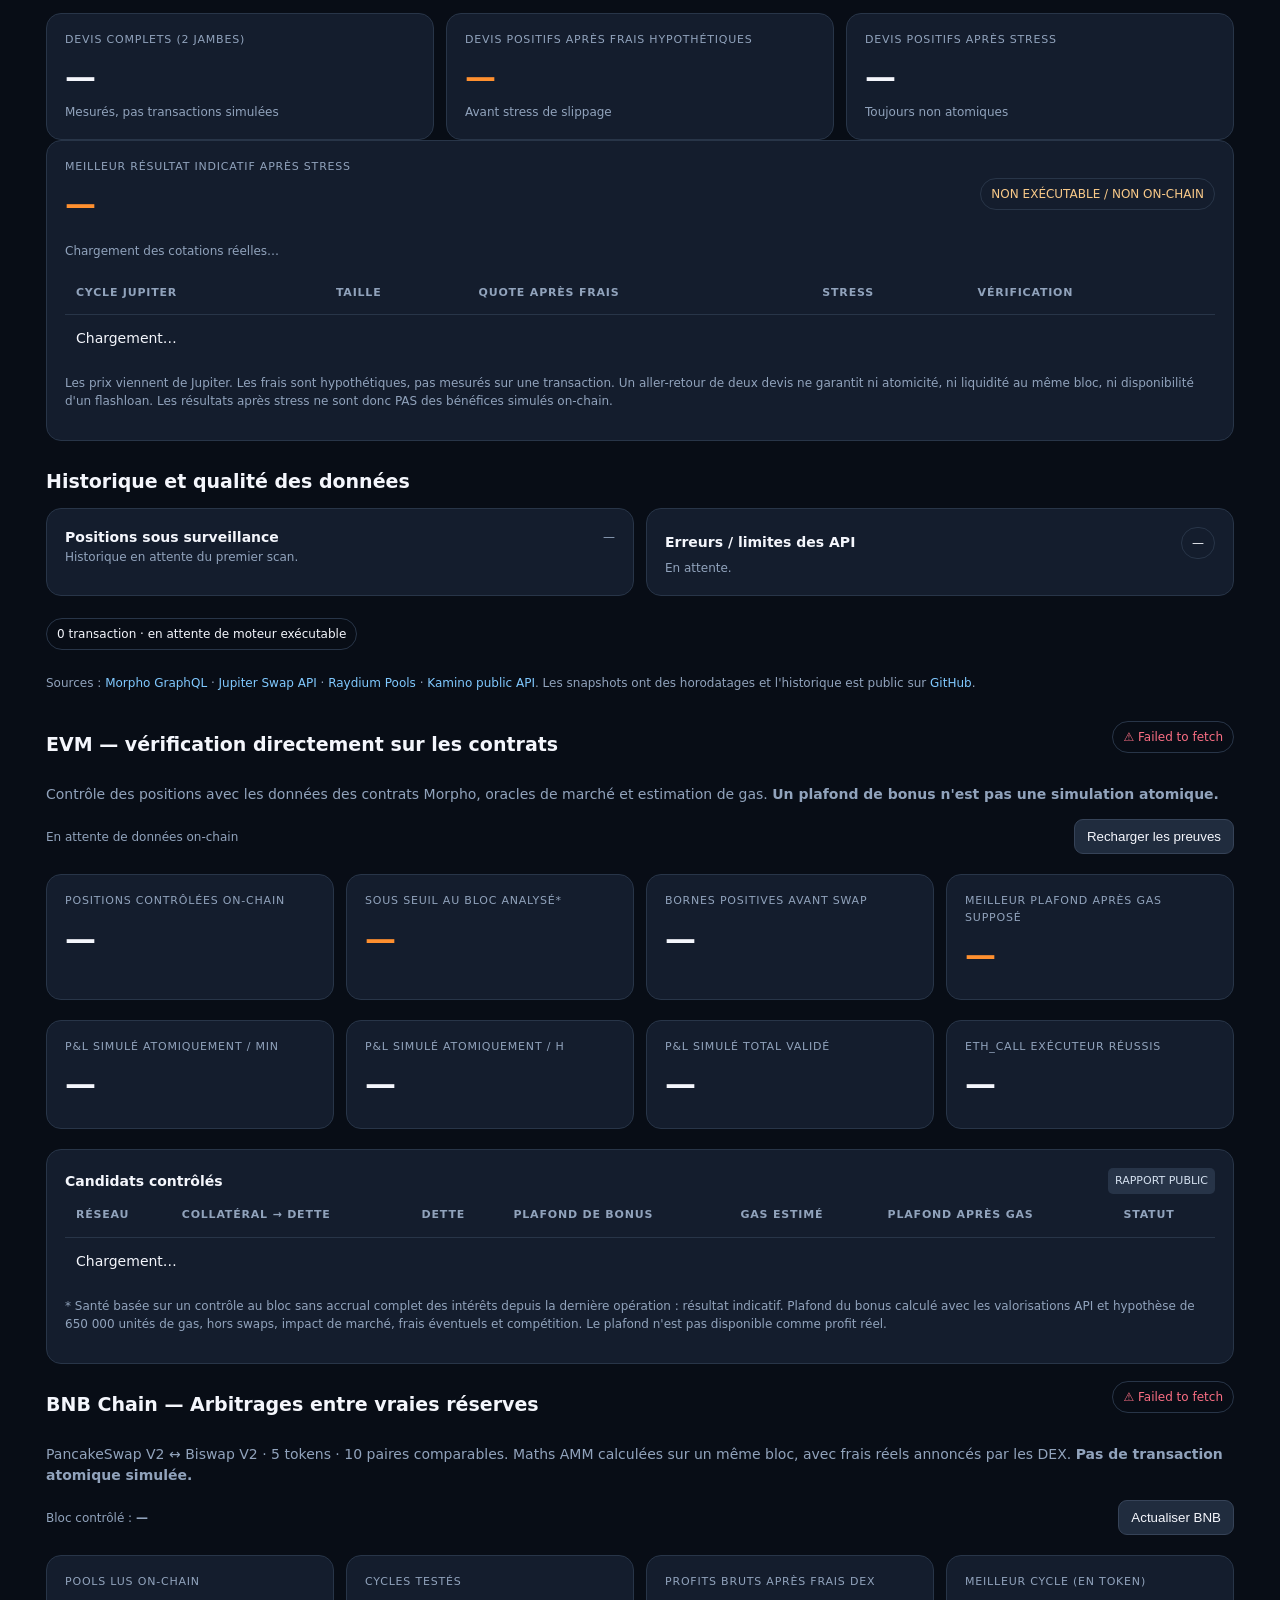
==== commit 6cce4545: "Explain verified HIP-3 growth fee schedule and maker-taker cost model instead of flat fee" ====
--- a/omega/index.html
+++ b/omega/index.html
@@ -62,7 +62,7 @@
 <p class="caption">Journal virtuel actualisé <span id="epTimestamp">—</span>. N'ouvre qu'une position si le différentiel dépasse les coûts estimés, avec limites d'exposition et sortie sur profit/perte/horizon. Ses transactions ne sont pas des exécutions atomiques et ses gains ne sont jamais additionnés au compteur wallet vérifié.</p>
 <div class="box"><div class="head"><strong>Carnets indépendants : écarts et frais réels du modèle</strong><span class="tag">HEDGE NON EXÉCUTÉ</span></div>
 <div class="scroll"><table><thead><tr><th>Action</th><th>Nasdaq bid / ask</th><th>Hyperliquid bid / ask</th><th>Couverture candidate</th><th>Écart brut</th><th>Frais + funding</th><th>Net si convergence</th></tr></thead><tbody id="eqRows"><tr><td colspan="7">Calcul des écarts…</td></tr></tbody></table></div>
-<p class="caption">Données actions Nasdaq en temps réel pendant les séances, mais l'horodatage indépendant de chaque bid/ask n'est pas fourni. Perps Hyperliquid en carnet L2, prix de la quantité souhaitée pris sur plusieurs niveaux. Le modèle suppose un aller-retour taker de 9 bps sur les perps, 5 bps de coussin courtage/financement, 5 bps de slippage de clôture, et 4 heures de funding pris en coût absolu. Les montants ne sont pas des profits garantis : les actions et perps sont sur des plateformes séparées et ne peuvent pas être couverts atomiquement par un flashloan classique.</p>
+<p class="caption">Données actions Nasdaq en temps réel pendant les séances, mais l'horodatage indépendant de chaque bid/ask n'est pas fourni. Perps Hyperliquid en carnet L2, prix de la quantité souhaitée pris sur plusieurs niveaux. Le moteur applique désormais les frais taker et maker spécifiques à chaque marché HIP-3 (growth mode, multiplicateur déployeur, tarif de base), puis 5 bps de coussin courtage/financement, 5 bps de slippage de clôture et 4 heures de funding pris en coût absolu. Les montants ne sont pas des profits garantis : les actions et perps sont sur des plateformes séparées et ne peuvent pas être couverts atomiquement par un flashloan classique.</p>
 <p class="caption" id="eqErrors">En attente des preuves…</p>
 <p class="caption"><a href="https://github.com/seyit571/towy-demo/blob/main/omega/equity-basis.py" target="_blank" rel="noopener noreferrer">Moteur Python ↗</a> · <a href="https://github.com/seyit571/towy-demo/blob/omega-data/omega/data/equity-basis.json" target="_blank" rel="noopener noreferrer">Prix et calculs ↗</a></p></div></section>
 <section id="energyRouter" style="scroll-margin-top:20px">
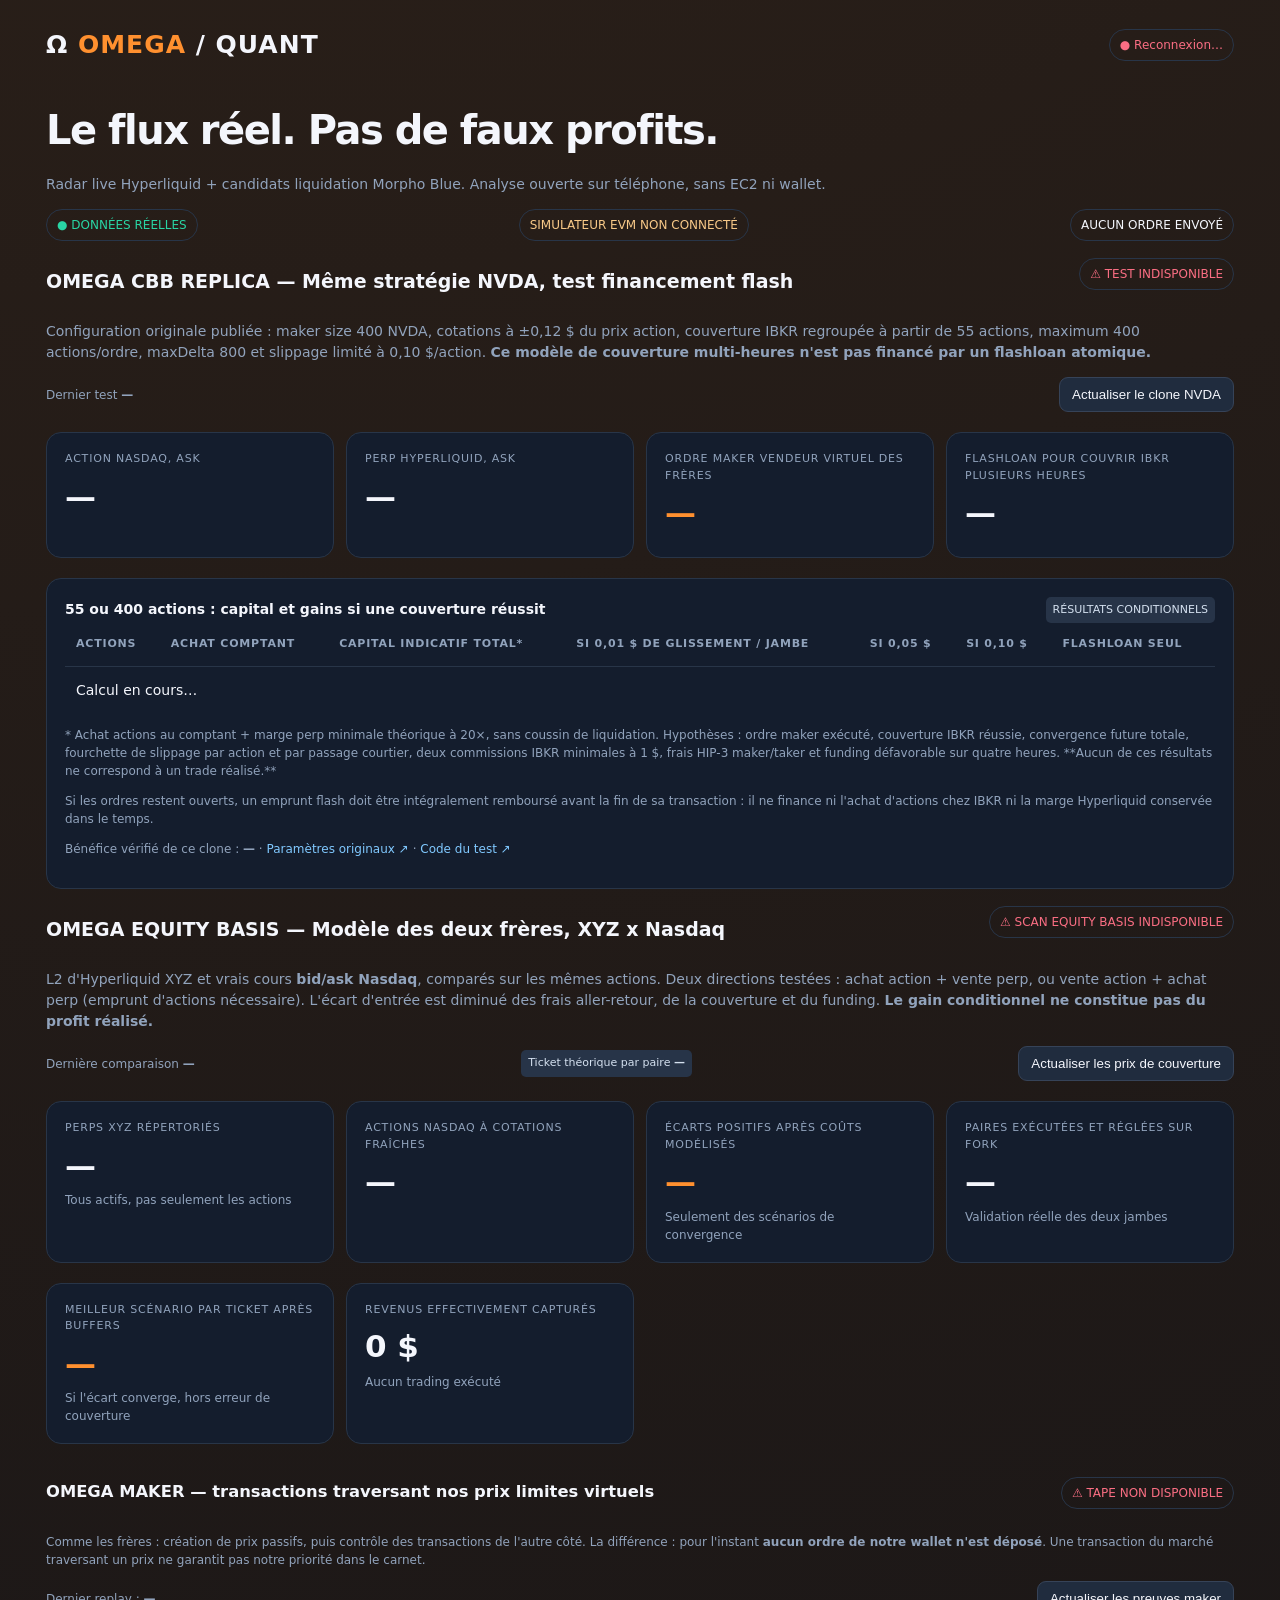
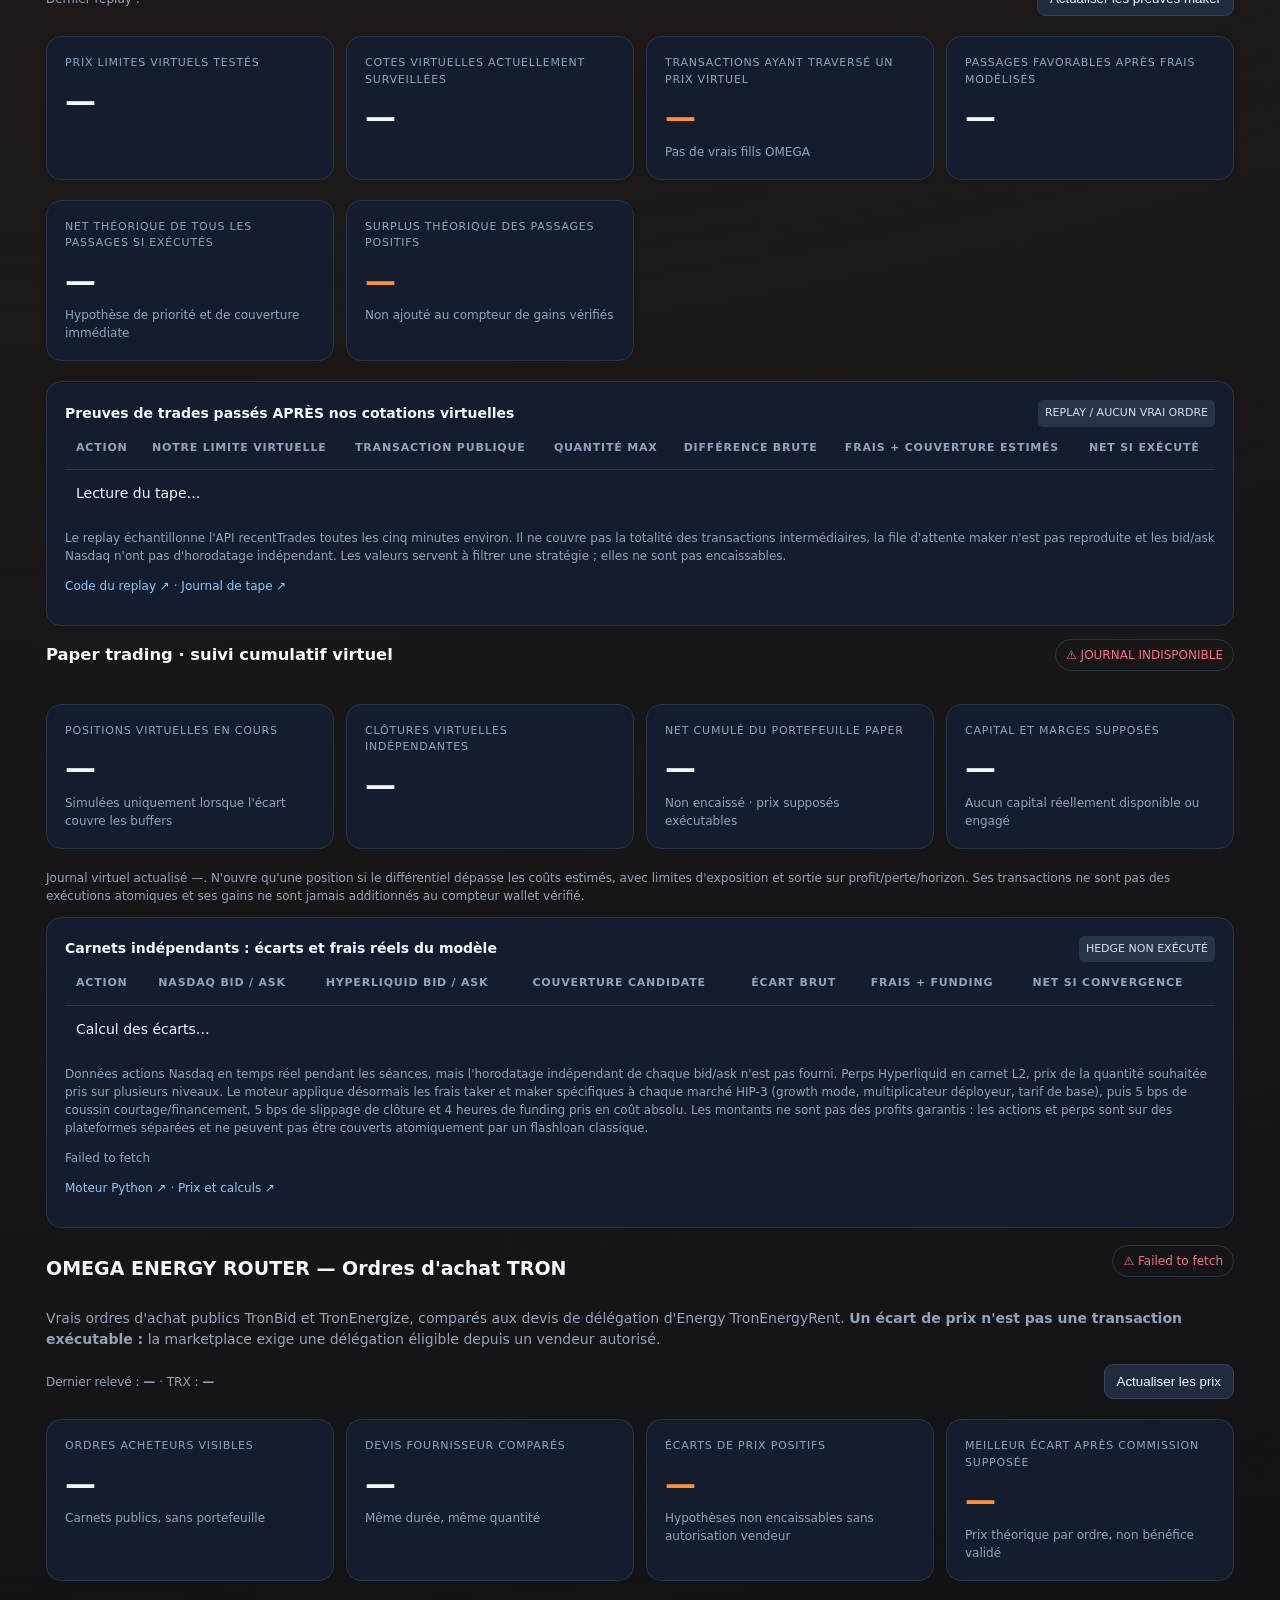
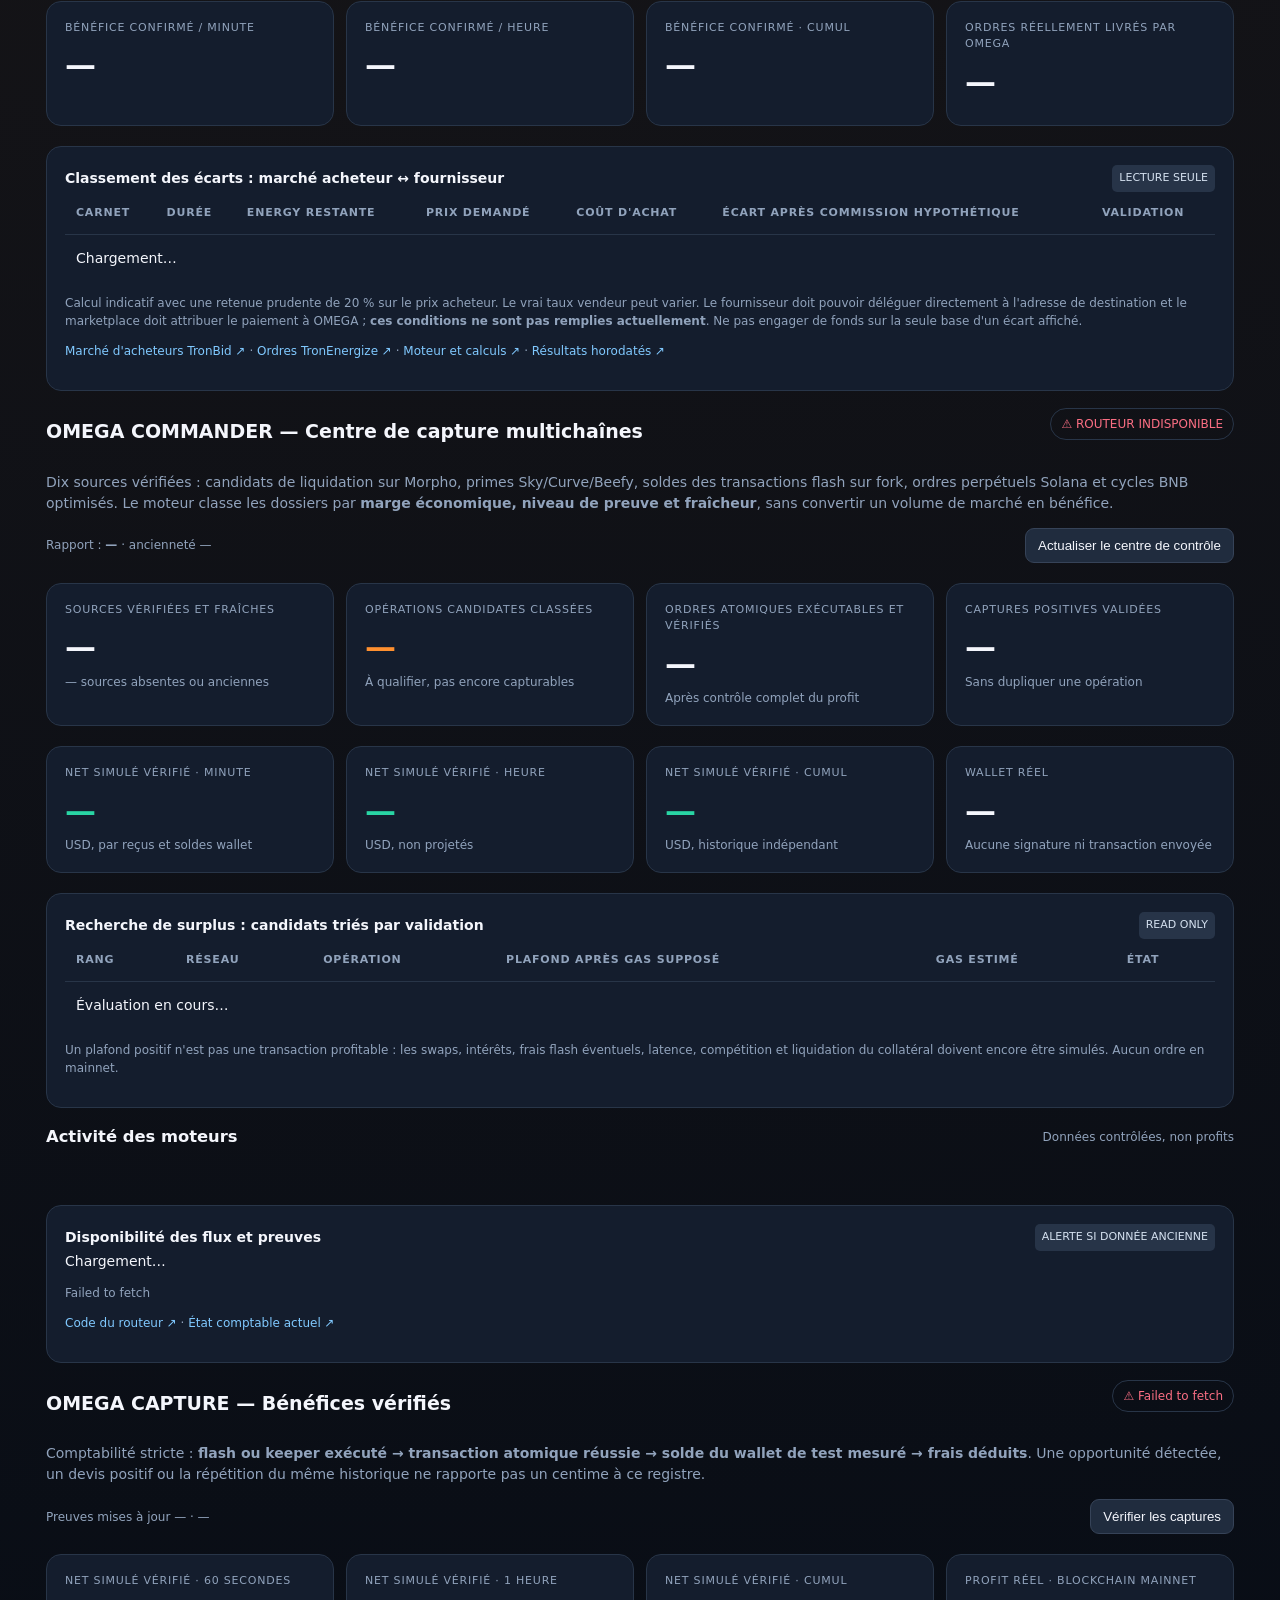
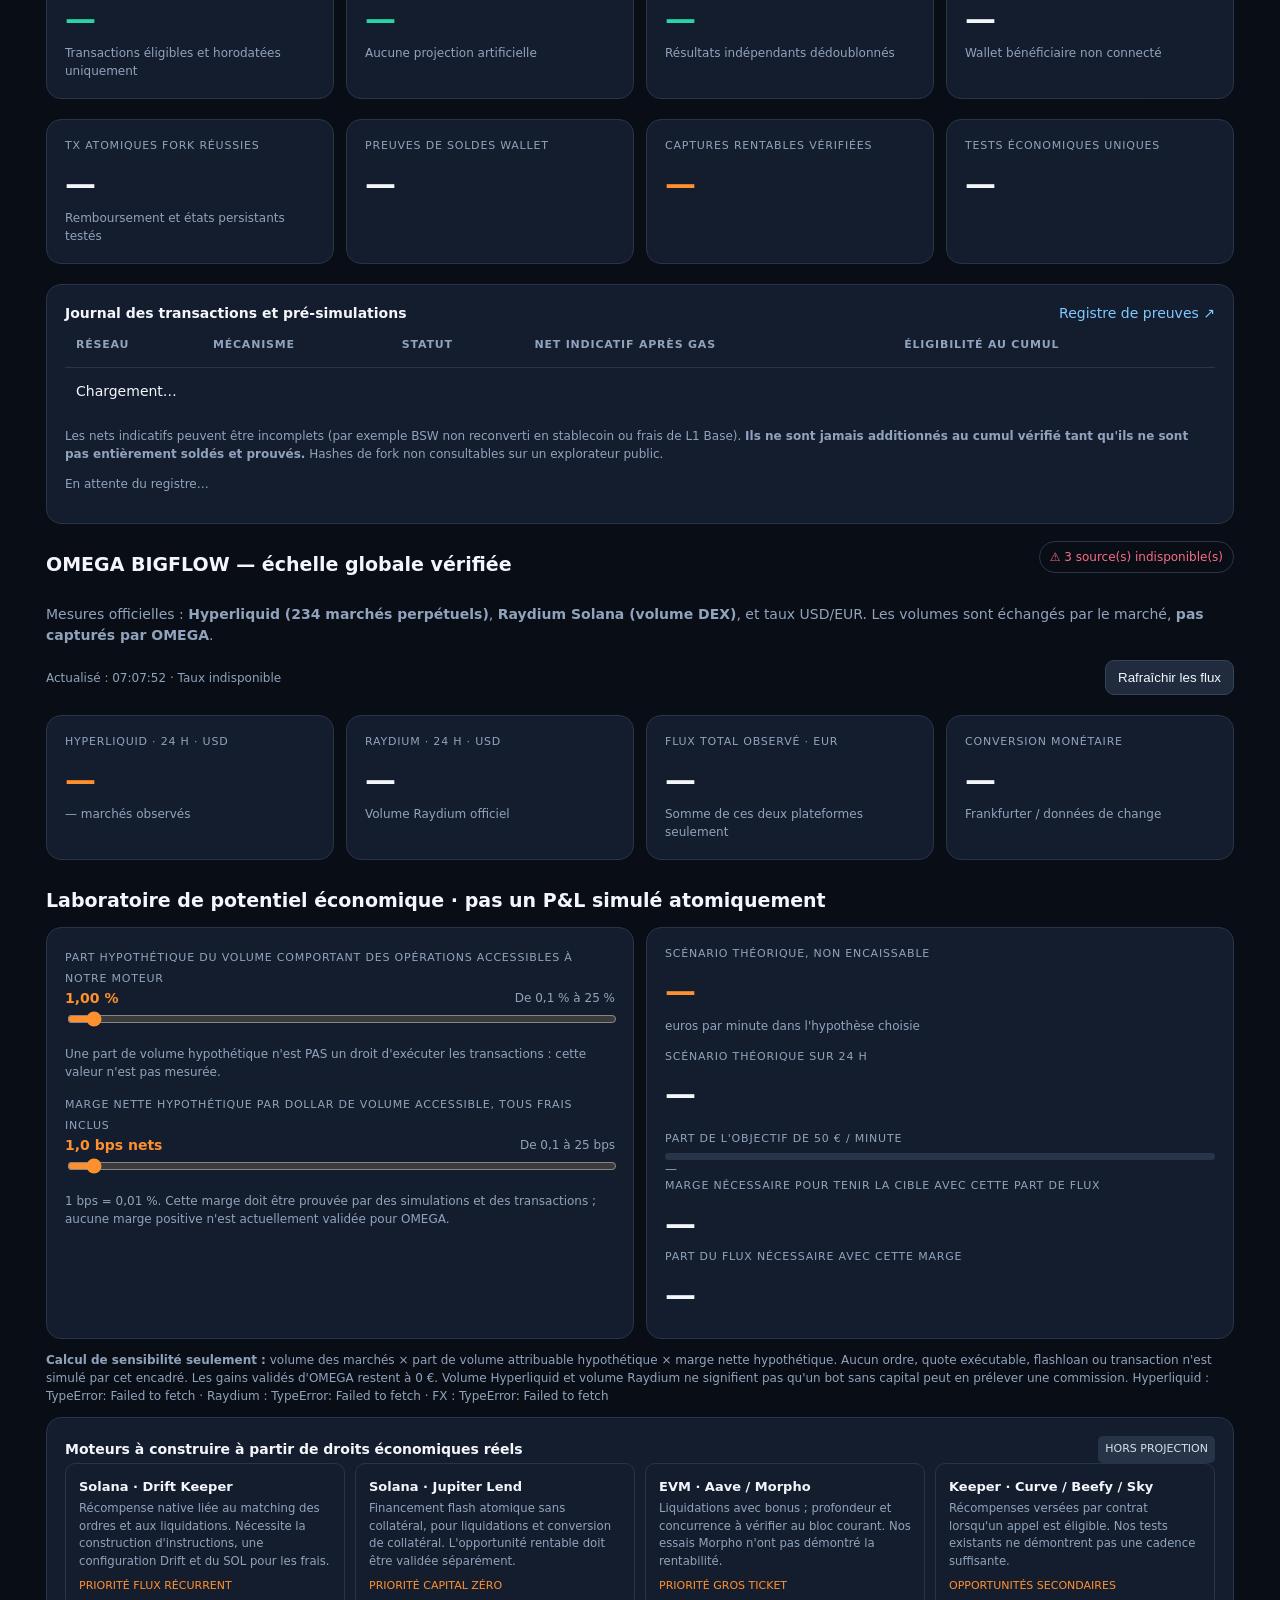
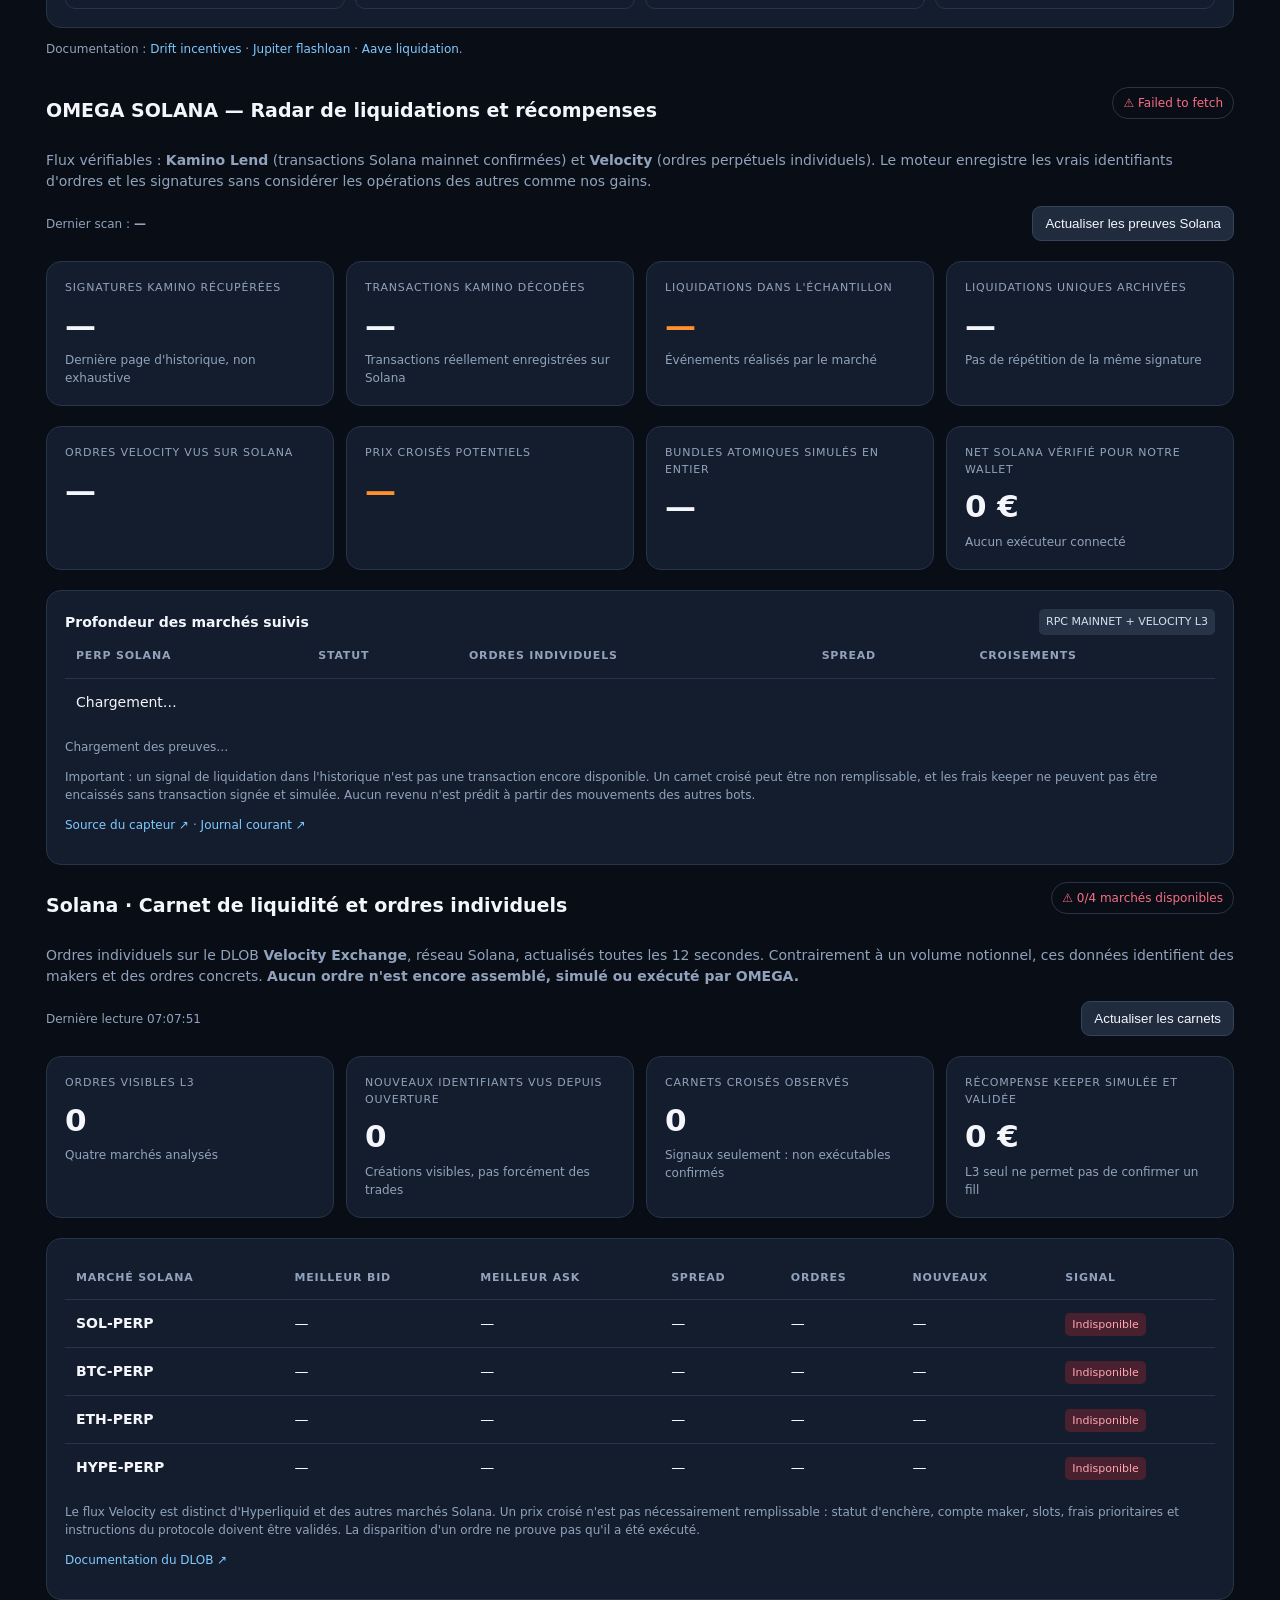
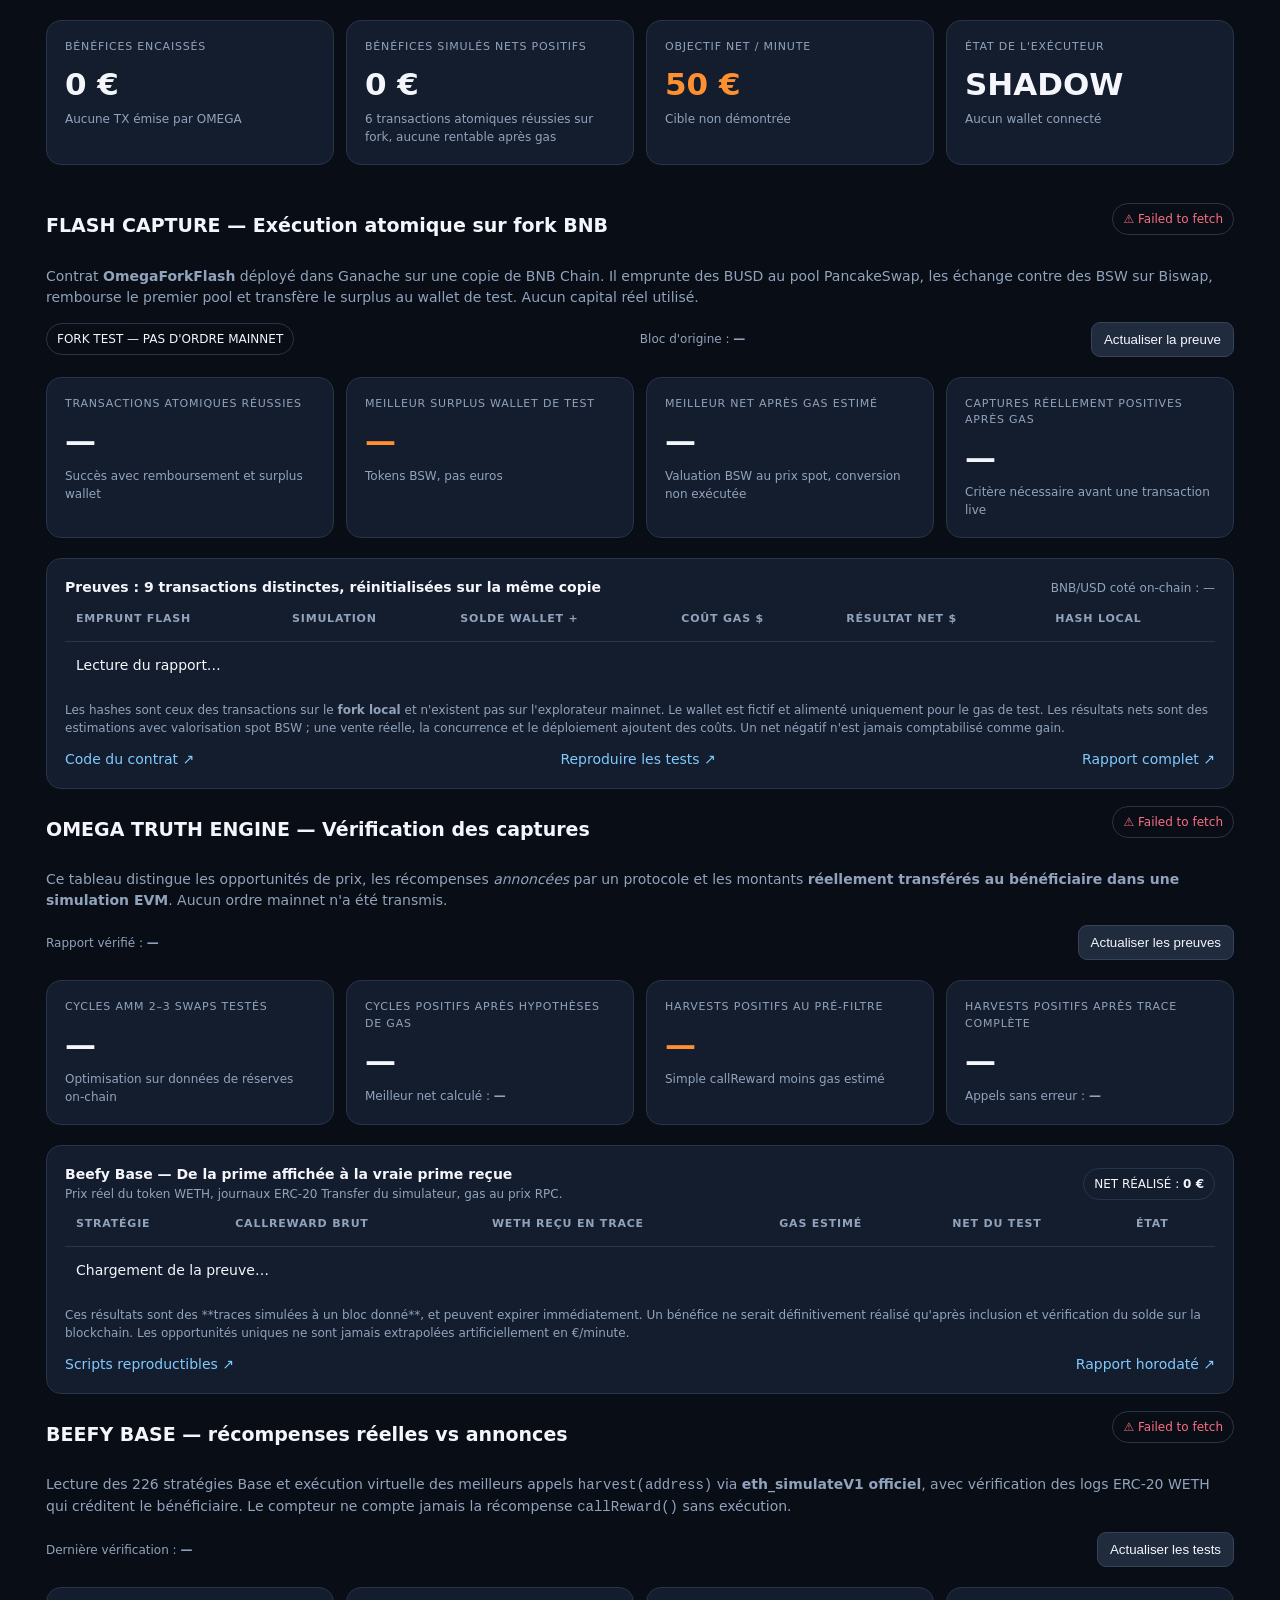
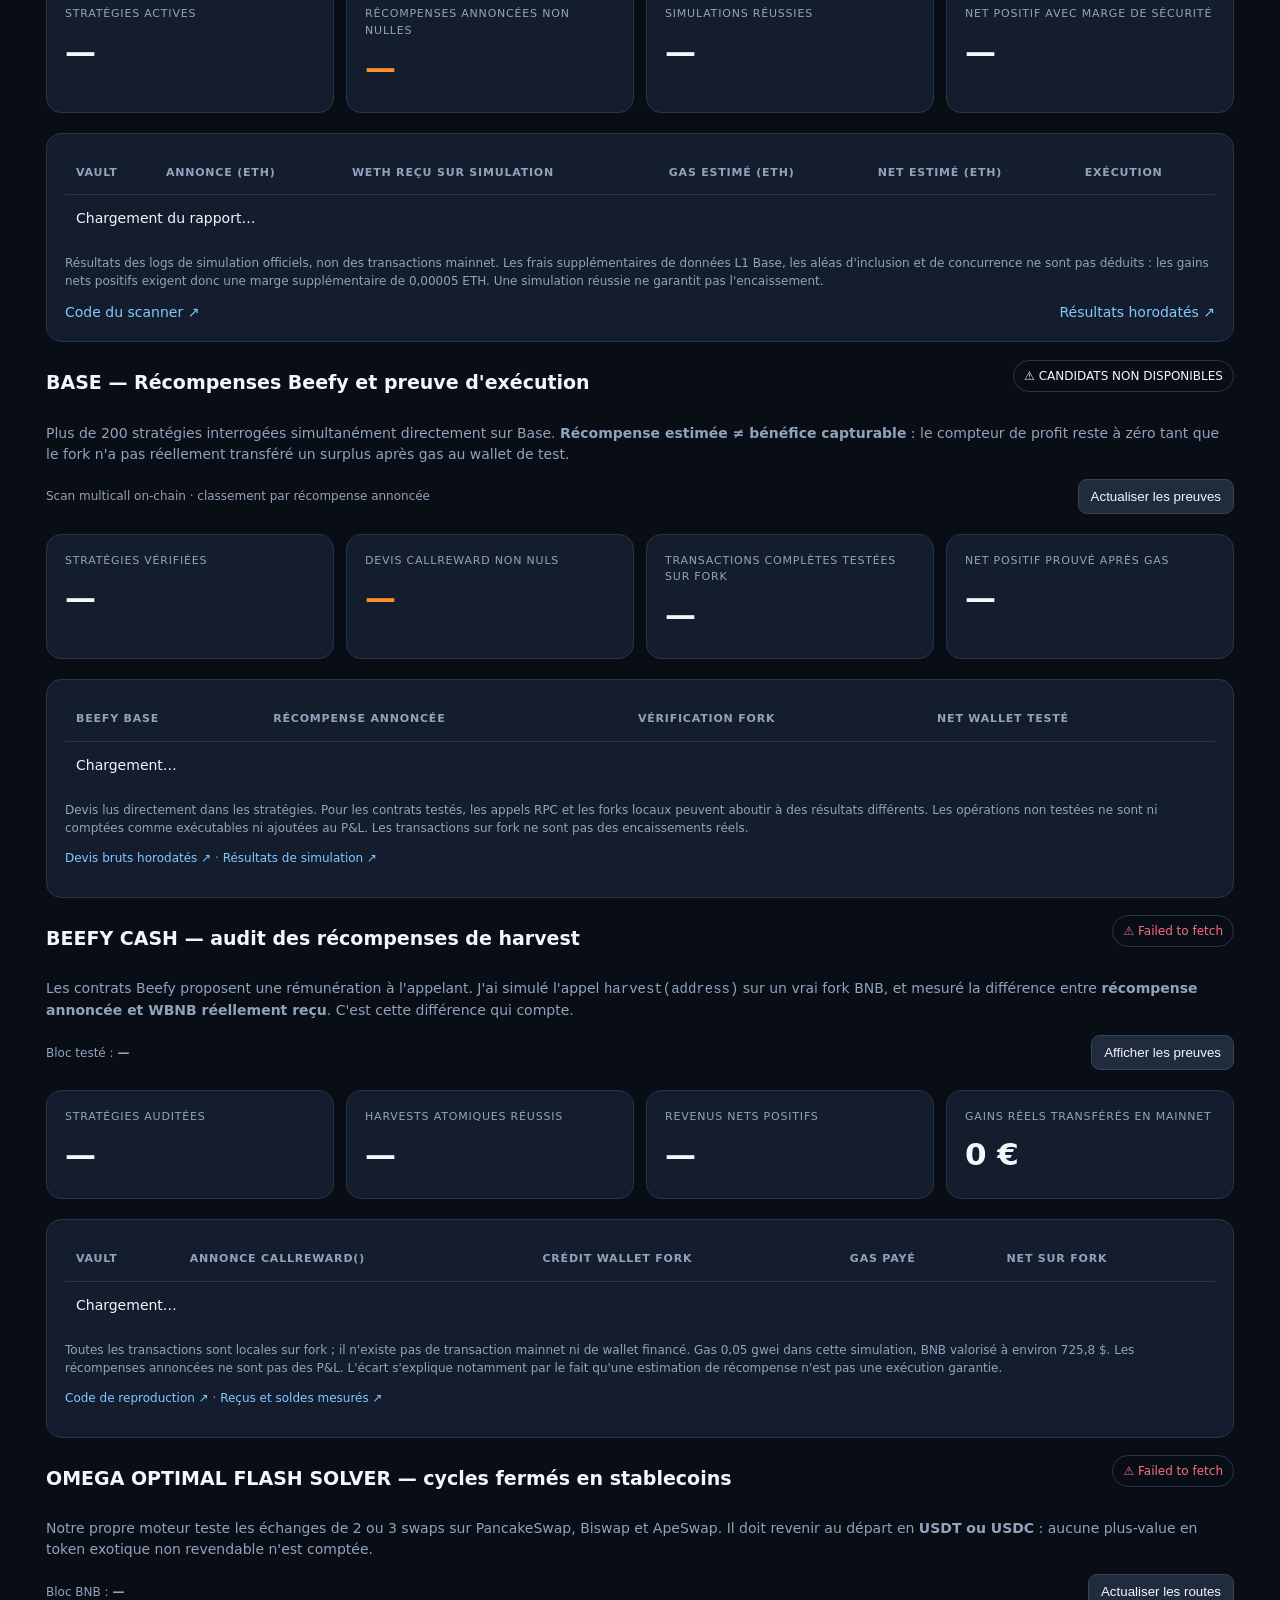
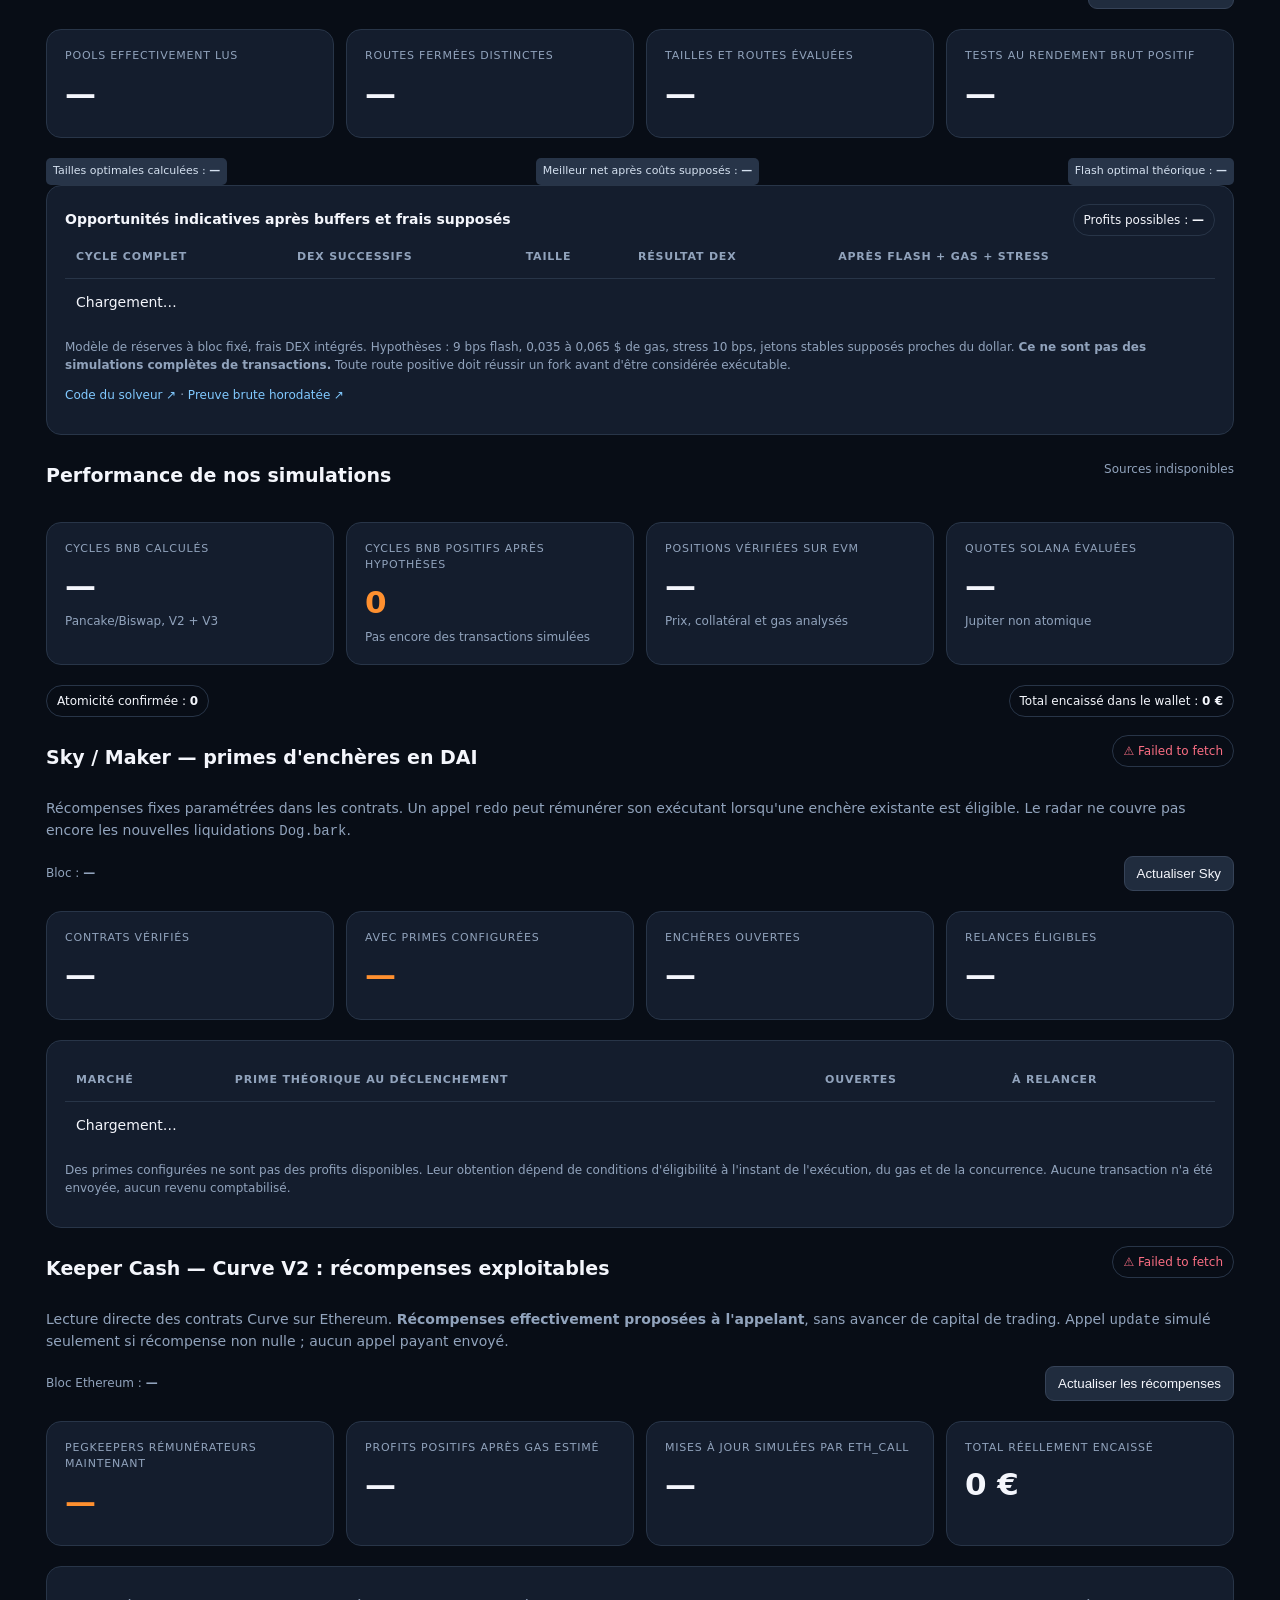
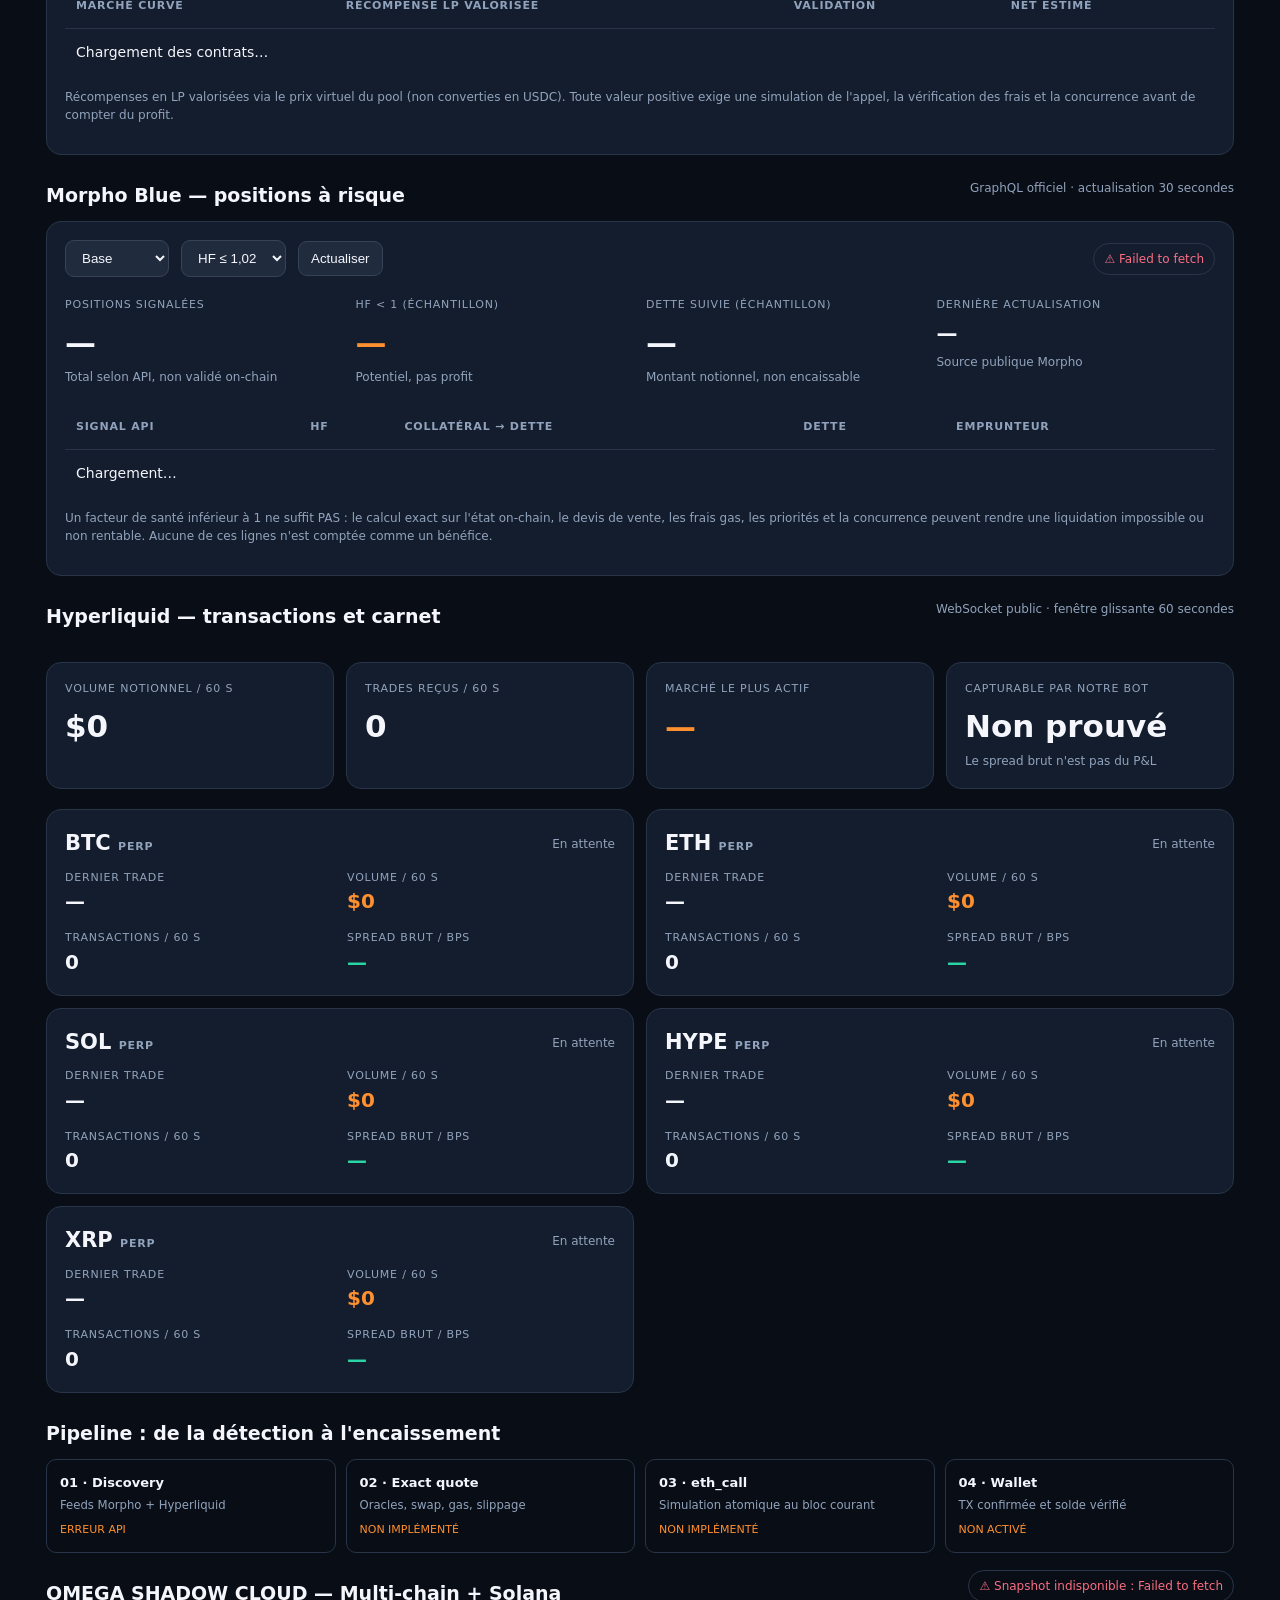
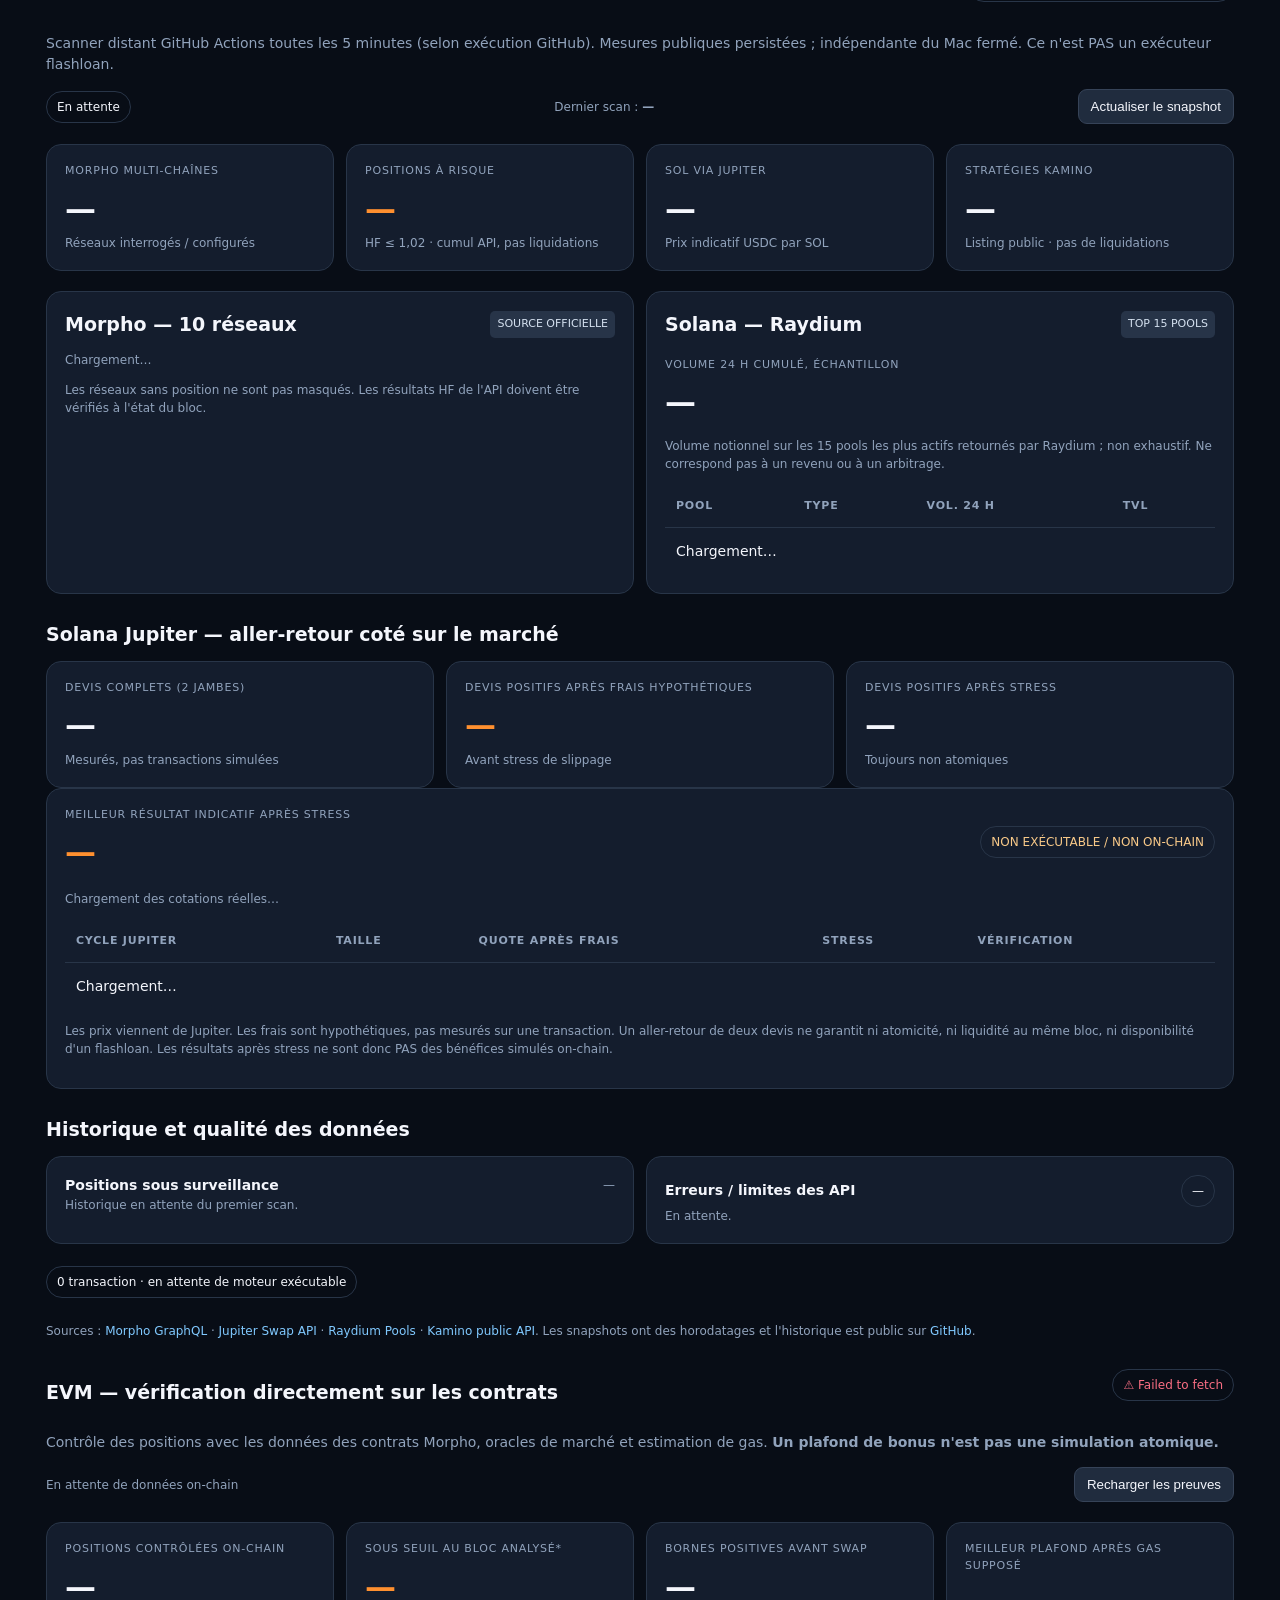
==== commit 15b703f6: "Publish side-by-side original brothers 55/400 NVDA capital, slippage and flashloan constraint audit" ====
--- a/omega/index.html
+++ b/omega/index.html
@@ -21,6 +21,23 @@
 <h1>Le flux réel. Pas de faux profits.</h1>
 <p class="sub">Radar live Hyperliquid + candidats liquidation Morpho Blue. Analyse ouverte sur téléphone, sans EC2 ni wallet.</p>
 <div class="toolbar"><span class="pill ok">● DONNÉES RÉELLES</span><span class="pill warn">SIMULATEUR EVM NON CONNECTÉ</span><span class="pill">AUCUN ORDRE ENVOYÉ</span></div>
+<section id="brothersFlashAudit" style="scroll-margin-top:20px">
+<div class="head"><h2>OMEGA CBB REPLICA — Même stratégie NVDA, test financement flash</h2><span id="brStatus" class="pill">En attente…</span></div>
+<p class="sub">Configuration originale publiée : maker size 400 NVDA, cotations à ±0,12 $ du prix action, couverture IBKR regroupée à partir de 55 actions, maximum 400 actions/ordre, maxDelta 800 et slippage limité à 0,10 $/action. <strong>Ce modèle de couverture multi-heures n'est pas financé par un flashloan atomique.</strong></p>
+<div class="toolbar"><span class="caption">Dernier test <strong id="brTimestamp">—</strong></span><button id="brRefresh">Actualiser le clone NVDA</button></div>
+<div class="grid">
+<div class="card"><div class="label">Action Nasdaq, ask</div><div class="big" id="brEquity">—</div></div>
+<div class="card"><div class="label">Perp Hyperliquid, ask</div><div class="big" id="brPerp">—</div></div>
+<div class="card"><div class="label">Ordre maker vendeur virtuel des frères</div><div class="big orange" id="brQuote">—</div></div>
+<div class="card"><div class="label">Flashloan pour couvrir IBKR plusieurs heures</div><div class="big" id="brFlash">—</div></div>
+</div>
+<div class="box">
+<div class="head"><strong>55 ou 400 actions : capital et gains si une couverture réussit</strong><span class="tag">RÉSULTATS CONDITIONNELS</span></div>
+<div class="scroll"><table><thead><tr><th>Actions</th><th>Achat comptant</th><th>Capital indicatif total*</th><th>Si 0,01 $ de glissement / jambe</th><th>Si 0,05 $</th><th>Si 0,10 $</th><th>Flashloan seul</th></tr></thead><tbody id="brRows"><tr><td colspan="7">Calcul en cours…</td></tr></tbody></table></div>
+<p class="caption">* Achat actions au comptant + marge perp minimale théorique à 20×, sans coussin de liquidation. Hypothèses : ordre maker exécuté, couverture IBKR réussie, convergence future totale, fourchette de slippage par action et par passage courtier, deux commissions IBKR minimales à 1 $, frais HIP-3 maker/taker et funding défavorable sur quatre heures. **Aucun de ces résultats ne correspond à un trade réalisé.**</p>
+<p class="caption">Si les ordres restent ouverts, un emprunt flash doit être intégralement remboursé avant la fin de sa transaction : il ne finance ni l'achat d'actions chez IBKR ni la marge Hyperliquid conservée dans le temps.</p>
+<p class="caption">Bénéfice vérifié de ce clone : <strong id="brActual">—</strong> · <a href="https://blog.hyperindex.org/equity-perps-arbitrage-bot/" target="_blank" rel="noopener noreferrer">Paramètres originaux ↗</a> · <a href="https://github.com/seyit571/towy-demo/blob/main/omega/brothers-flash-test.py" target="_blank" rel="noopener noreferrer">Code du test ↗</a></p>
+</div></section>
 <section id="equityBasisLab" style="scroll-margin-top:15px">
 <div class="head"><h2>OMEGA EQUITY BASIS — Modèle des deux frères, XYZ x Nasdaq</h2><span class="pill" id="eqStatus">Connexion aux deux marchés…</span></div>
 <p class="sub">L2 d'Hyperliquid XYZ et vrais cours <strong>bid/ask Nasdaq</strong>, comparés sur les mêmes actions. Deux directions testées : achat action + vente perp, ou vente action + achat perp (emprunt d'actions nécessaire). L'écart d'entrée est diminué des frais aller-retour, de la couverture et du funding. <strong>Le gain conditionnel ne constitue pas du profit réalisé.</strong></p>
@@ -523,4 +540,4 @@
  }catch(e){$('mstatus').textContent='⚠ '+String(e.message).slice(0,45);$('mstatus').className='pill red';$('pipe').textContent='ERREUR API';}finally{clearTimeout(timeout);loading=false}
 }
 $('reload').onclick=morpho;$('chain').onchange=morpho;$('hf').onchange=morpho;connect();setInterval(draw,1000);morpho();setInterval(morpho,30000);
-</script><script src="./sky-ui.js" defer></script><script src="./keepers-ui.js" defer></script><script src="./scanner-ui.js" defer></script><script src="./evm-ui.js" defer></script><script src="./bsc-ui.js" defer></script><script src="./bsc-v3-ui.js" defer></script><script src="./atomic-ui.js" defer></script><script src="./truth-ui.js" defer></script><script src="./beefy-base-ui.js" defer></script><script src="./base-beefy-ui.js" defer></script><script src="./beefy-ui.js" defer></script><script src="./triangles-ui.js" defer></script><script src="./bigflow.js" defer></script><script src="./solana-keepers-ui.js" defer></script><script src="./velocity-l3.js" defer></script><script src="./equity-maker-ui.js" defer></script><script src="./equity-paper-ui.js" defer></script><script src="./equity-basis-ui.js" defer></script><script src="./energy-router-ui.js" defer></script><script src="./commander-ui.js" defer></script><script src="./capture-ui.js" defer></script><script src="./overview.js" defer></script></body></html>+</script><script src="./sky-ui.js" defer></script><script src="./keepers-ui.js" defer></script><script src="./scanner-ui.js" defer></script><script src="./evm-ui.js" defer></script><script src="./bsc-ui.js" defer></script><script src="./bsc-v3-ui.js" defer></script><script src="./atomic-ui.js" defer></script><script src="./truth-ui.js" defer></script><script src="./beefy-base-ui.js" defer></script><script src="./base-beefy-ui.js" defer></script><script src="./beefy-ui.js" defer></script><script src="./triangles-ui.js" defer></script><script src="./bigflow.js" defer></script><script src="./solana-keepers-ui.js" defer></script><script src="./velocity-l3.js" defer></script><script src="./equity-maker-ui.js" defer></script><script src="./equity-paper-ui.js" defer></script><script src="./brothers-flash-ui.js" defer></script><script src="./equity-basis-ui.js" defer></script><script src="./energy-router-ui.js" defer></script><script src="./commander-ui.js" defer></script><script src="./capture-ui.js" defer></script><script src="./overview.js" defer></script></body></html>
